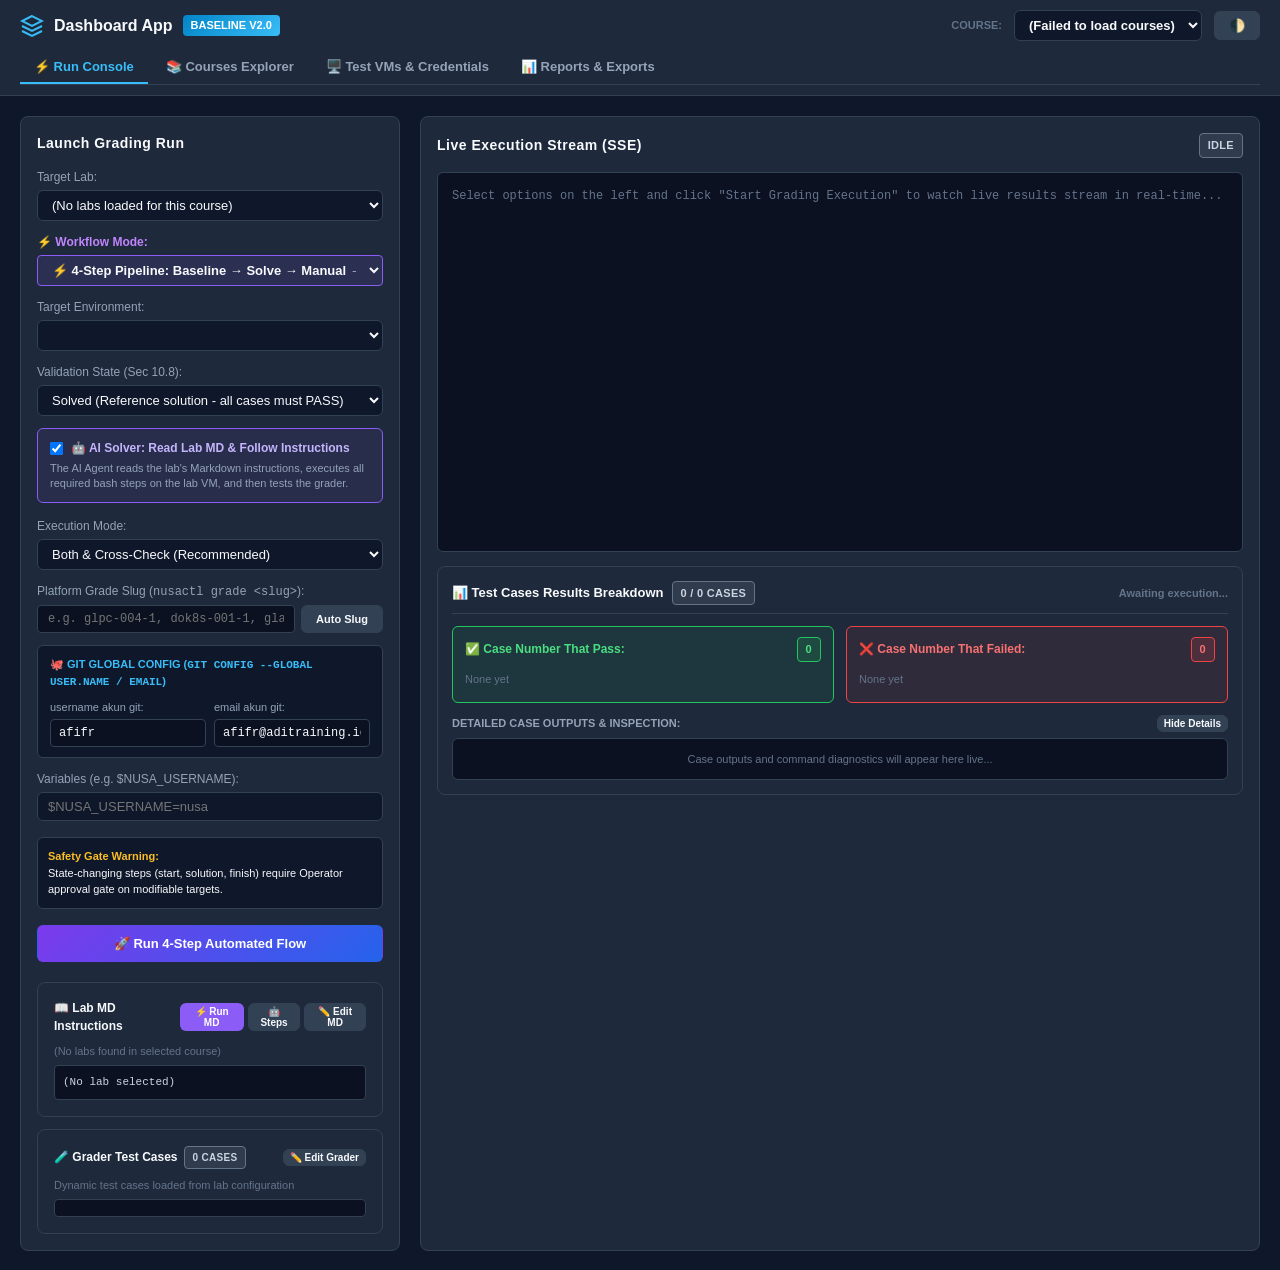
==== frontend/index.html @ 73c1a072 "feat(git): add input text boxes for username akun git and email akun git with automatic substitution" ====
<!DOCTYPE html>
<html lang="en" data-theme="dark">
<head>
  <meta charset="UTF-8">
  <meta name="viewport" content="width=device-width, initial-scale=1.0">
  <meta http-equiv="Cache-Control" content="no-cache, no-store, must-revalidate">
  <meta http-equiv="Pragma" content="no-cache">
  <meta http-equiv="Expires" content="0">
  <title>Dashboard App — Grading Test & Course Audit Working Surface</title>
  <link rel="stylesheet" href="style.css?v=20261027_04">
</head>
<body>
  <!-- Header / Global Shell (Section 7.1) -->
  <header>
    <div class="header-top">
      <div class="brand">
        <svg width="24" height="24" viewBox="0 0 24 24" fill="none" stroke="#38bdf8" stroke-width="2">
          <polygon points="12 2 2 7 12 12 22 7 12 2"></polygon>
          <polyline points="2 17 12 22 22 17"></polyline>
          <polyline points="2 12 12 17 22 12"></polyline>
        </svg>
        <span>Dashboard App</span>
        <span class="brand-badge">Baseline v2.0</span>
      </div>

      <div class="controls-group">
        <!-- Course Selector (Dropdown to select working course) -->
        <label style="font-size: 11px; text-transform: uppercase; color: var(--text-muted); font-weight: 700;">Course:</label>
        <select id="courseSelect" style="min-width: 180px; font-weight: 600;">
          <option value="">Loading courses...</option>
        </select>

        <!-- Theme Toggle -->
        <button id="themeToggleBtn" class="btn btn-secondary" title="Toggle Light/Dark Theme">
          🌓
        </button>

        <!-- Hidden controls to preserve compatibility with existing event listeners -->
        <div style="display: none;">
          <input type="text" id="globalSearch">
          <select id="contentLangSelect"><option value="id" selected>Indonesian (id)</option></select>
          <select id="uiLangSelect"><option value="en" selected>English</option></select>
          <select id="userRoleSelect"><option value="Operator" selected>Operator</option></select>
        </div>
      </div>
    </div>

    <!-- Navigation Tabs: Clean, essential tabs only -->
    <nav class="nav-bar" style="margin-top: 10px;">
      <button class="nav-tab active" data-view="runs">⚡ Run Console</button>
      <button class="nav-tab" data-view="courses">📚 Courses Explorer</button>
      <button class="nav-tab" data-view="vms">🖥️ Test VMs & Credentials</button>
      <button class="nav-tab" data-view="reports">📊 Reports & Exports</button>
    </nav>
  </header>

  <!-- Main Content Area -->
  <main class="container">
    <!-- View Containers -->
    <section id="view-runs" class="view-panel"></section>
    <section id="view-courses" class="view-panel" style="display: none;"></section>
    <section id="view-vms" class="view-panel" style="display: none;"></section>
    <section id="view-reports" class="view-panel" style="display: none;"></section>
    <section id="view-overview" class="view-panel" style="display: none;"></section>
    <section id="view-validation" class="view-panel" style="display: none;"></section>
    <section id="view-crosscheck" class="view-panel" style="display: none;"></section>
    <section id="view-findings" class="view-panel" style="display: none;"></section>
    <section id="view-audit" class="view-panel" style="display: none;"></section>
    <section id="view-manifest" class="view-panel" style="display: none;"></section>
    <section id="view-quizzes" class="view-panel" style="display: none;"></section>
    <section id="view-settings" class="view-panel" style="display: none;"></section>
  </main>

  <!-- Case Drawer Modal (Section 7.5) -->
  <div id="caseDrawer" class="drawer" style="display: none;">
    <div style="display: flex; justify-content: space-between; align-items: center; border-bottom: 1px solid var(--border-color); padding-bottom: 12px; margin-bottom: 16px;">
      <h3 id="drawerCaseTitle" style="font-size: 16px;">Case Details</h3>
      <button class="btn btn-secondary" onclick="closeCaseDrawer()">✕ Close</button>
    </div>
    <div id="drawerContent"></div>
  </div>

  <!-- Run Gate Modal (Section 10.4) -->
  <div id="gateModal" class="modal-overlay" style="display: none;">
    <div class="modal-content">
      <div style="display: flex; justify-content: space-between; align-items: center; border-bottom: 1px solid var(--border-color); padding-bottom: 12px; margin-bottom: 16px;">
        <h3 style="color: #ef4444; font-size: 16px;">⚠️ Operator Approval Required: State-Changing Gate</h3>
        <button class="btn btn-secondary" onclick="closeGateModal()">✕</button>
      </div>
      <p style="margin-bottom: 10px; color: var(--text-secondary);">
        The grading run paused in <code>awaiting_gate</code>. The following commands change lab VM state (kind: <strong id="gateKind"></strong>):
      </p>
      <pre class="code-block" id="gateCommands" style="margin-bottom: 15px; color: #f87171;"></pre>
      <div id="gateNotes" style="font-size: 12px; color: var(--text-muted); margin-bottom: 15px;"></div>
      <div style="display: flex; justify-content: flex-end; gap: 10px;">
        <button class="btn btn-secondary" onclick="decideGate('deny')">Deny (Skip Steps)</button>
        <button class="btn btn-danger" onclick="decideGate('approve')">Approve & Execute (Operator Role)</button>
      </div>
    </div>
  </div>

  <!-- Create New Lab Modal -->
  <div id="newLabModal" class="modal-overlay" style="display: none;">
    <div class="modal-content" style="max-width: 650px;">
      <div style="display: flex; justify-content: space-between; align-items: center; border-bottom: 1px solid var(--border-color); padding-bottom: 12px; margin-bottom: 16px;">
        <h3 style="font-size: 16px; font-weight: 700;">+ Create New Lab</h3>
        <button class="btn btn-secondary" onclick="closeNewLabModal()">✕</button>
      </div>
      <div style="display: grid; grid-template-columns: 1fr 1fr; gap: 12px; margin-bottom: 12px;">
        <div>
          <label style="display: block; font-size: 11px; text-transform: uppercase; color: var(--text-muted); margin-bottom: 4px;">Chapter (e.g. 004):</label>
          <input type="text" id="newLabChapter" placeholder="004" style="width: 100%;">
        </div>
        <div>
          <label style="display: block; font-size: 11px; text-transform: uppercase; color: var(--text-muted); margin-bottom: 4px;">Part (e.g. 1):</label>
          <input type="text" id="newLabPart" placeholder="1" style="width: 100%;">
        </div>
      </div>
      <div style="margin-bottom: 12px;">
        <label style="display: block; font-size: 11px; text-transform: uppercase; color: var(--text-muted); margin-bottom: 4px;">Lab Description / Title:</label>
        <input type="text" id="newLabDescription" placeholder="Lab 4.1 - Deploying Redis Cluster" style="width: 100%;">
      </div>
      <div style="margin-bottom: 12px;">
        <label style="display: block; font-size: 11px; text-transform: uppercase; color: var(--text-muted); margin-bottom: 4px;">Start Commands (one per line, optional):</label>
        <textarea id="newLabStart" rows="2" placeholder="kubectl apply -f /setup/redis-ns.yaml" style="width: 100%; font-family: var(--font-mono); font-size: 12px;"></textarea>
      </div>
      <div style="margin-bottom: 12px;">
        <label style="display: block; font-size: 11px; text-transform: uppercase; color: var(--text-muted); margin-bottom: 4px;">Finish Commands (cleanups, one per line):</label>
        <textarea id="newLabFinish" rows="2" placeholder="kubectl delete namespace redis-cluster --ignore-not-found" style="width: 100%; font-family: var(--font-mono); font-size: 12px;"></textarea>
      </div>
      <div style="border-top: 1px solid var(--border-color); padding-top: 12px; margin-top: 12px;">
        <h4 style="font-size: 12px; text-transform: uppercase; color: var(--text-muted); margin-bottom: 8px;">First Grade Case (Initial Check)</h4>
        <div style="margin-bottom: 8px;">
          <input type="text" id="newCaseName" placeholder="case 1 - Check redis pod is running" style="width: 100%; margin-bottom: 6px;">
          <input type="text" id="newCaseCmd" placeholder="kubectl get pod redis-0 -o jsonpath='{.status.phase}' | grep -qx 'Running' && echo 1 || echo 0" style="width: 100%; font-family: var(--font-mono); font-size: 12px; margin-bottom: 6px;">
          <div style="display: grid; grid-template-columns: 1fr 2fr; gap: 8px;">
            <input type="text" id="newCaseExpect" placeholder="Expect: 1" value="1" style="width: 100%;">
            <input type="text" id="newCaseHint" placeholder="Hint: Make sure redis-0 pod is Running" style="width: 100%;">
          </div>
        </div>
      </div>
      <div style="display: flex; justify-content: flex-end; gap: 10px; margin-top: 16px;">
        <button class="btn btn-secondary" onclick="closeNewLabModal()">Cancel</button>
        <button class="btn btn-primary" onclick="submitNewLab()">Save & Register Lab</button>
      </div>
    </div>
  </div>

  <!-- Import Course & Grading Modal -->
  <div id="importModal" class="modal-overlay" style="display: none;">
    <div class="modal-content" style="max-width: 680px;">
      <div style="display: flex; justify-content: space-between; align-items: center; border-bottom: 1px solid var(--border-color); padding-bottom: 12px; margin-bottom: 16px;">
        <h3 style="font-size: 16px; font-weight: 700;">📂 Import Course (.zip) & Grading (.json) Package</h3>
        <button class="btn btn-secondary" onclick="closeImportModal()">✕</button>
      </div>

      <div style="display: flex; gap: 10px; margin-bottom: 14px;">
        <button class="btn btn-secondary" style="background: rgba(14, 165, 233, 0.15); border-color: #0284c7; color: #38bdf8;" onclick="loadSamplePackage('gitlab')">
          ⚡ 1-Click Load: GitLab Fundamental (.zip + .json)
        </button>
        <button class="btn btn-secondary" onclick="loadSampleImport('dok8s')">
          ⚡ Load dok8s Export (.json)
        </button>
      </div>

      <div style="background-color: var(--bg-primary); border: 1px solid var(--border-color); border-radius: 6px; padding: 14px; margin-bottom: 14px;">
        <div style="display: flex; align-items: center; gap: 8px; margin-bottom: 6px;">
          <span class="badge badge-skip">1. Course Archive (.zip)</span>
          <span style="font-size: 12px; color: var(--text-secondary);">Contains modules, submodules, quizzes, and media</span>
        </div>
        <input type="file" id="importZipFileInput" accept=".zip" onchange="handleZipFileSelect(event)" style="width: 100%; margin-bottom: 6px;">
        <div id="zipSelectedLabel" style="font-size: 11px; color: #4ade80;"></div>
      </div>

      <div style="background-color: var(--bg-primary); border: 1px solid var(--border-color); border-radius: 6px; padding: 14px; margin-bottom: 14px;">
        <div style="display: flex; align-items: center; gap: 8px; margin-bottom: 6px;">
          <span class="badge badge-skip">2. Grading Export (.json)</span>
          <span style="font-size: 12px; color: var(--text-secondary);">Contains labs, test cases, check commands, and scripts</span>
        </div>
        <input type="file" id="importGradeFileInput" accept=".json" onchange="handleGradeFileSelect(event)" style="width: 100%; margin-bottom: 6px;">
        <textarea id="importGradeJsonText" rows="4" placeholder="Or paste grade_export.json text here..." style="width: 100%; font-family: var(--font-mono); font-size: 11px;"></textarea>
      </div>

      <div style="display: flex; justify-content: flex-end; gap: 10px; margin-top: 16px;">
        <button class="btn btn-secondary" onclick="closeImportModal()">Cancel</button>
        <button class="btn btn-primary" onclick="submitPackageImport()">Import Full Package</button>
      </div>
    </div>
  </div>

  <!-- Application Logic -->
  <script src="app.js?v=20261027_07"></script>
</body>
</html>
---- frontend/style.css ----
/* Dashboard App Baseline CSS Design System
   Modern, information-dense, dark/light theme, high contrast WCAG AA compliant. */

:root {
  --font-sans: -apple-system, BlinkMacSystemFont, "Segoe UI", Roboto, Helvetica, Arial, sans-serif;
  --font-mono: ui-monospace, SFMono-Regular, Menlo, Monaco, Consolas, "Liberation Mono", "Courier New", monospace;

  /* Dark Theme Defaults */
  --bg-primary: #0f172a;
  --bg-secondary: #1e293b;
  --bg-tertiary: #334155;
  --bg-code: #0b1120;
  --text-primary: #f8fafc;
  --text-secondary: #94a3b8;
  --text-muted: #64748b;
  --border-color: #334155;
  --accent-blue: #38bdf8;
  --accent-hover: #0284c7;

  /* Status Colors */
  --pass-bg: rgba(34, 197, 94, 0.15);
  --pass-text: #4ade80;
  --pass-border: #22c55e;
  --fail-bg: rgba(239, 68, 68, 0.15);
  --fail-text: #f87171;
  --fail-border: #ef4444;
  --error-bg: rgba(245, 158, 11, 0.15);
  --error-text: #fbbf24;
  --error-border: #f59e0b;
  --skip-bg: rgba(148, 163, 184, 0.15);
  --skip-text: #cbd5e1;
  --skip-border: #64748b;

  --badge-ai-bg: #8b5cf6;
  --badge-ai-text: #ffffff;
}

[data-theme="light"] {
  --bg-primary: #f8fafc;
  --bg-secondary: #ffffff;
  --bg-tertiary: #f1f5f9;
  --bg-code: #e2e8f0;
  --text-primary: #0f172a;
  --text-secondary: #475569;
  --text-muted: #94a3b8;
  --border-color: #cbd5e1;
  --accent-blue: #0284c7;
  --accent-hover: #0369a1;

  --pass-bg: #dcfce7;
  --pass-text: #166534;
  --pass-border: #22c55e;
  --fail-bg: #fee2e2;
  --fail-text: #991b1b;
  --fail-border: #ef4444;
  --error-bg: #fef3c7;
  --error-text: #92400e;
  --error-border: #f59e0b;
  --skip-bg: #f1f5f9;
  --skip-text: #475569;
  --skip-border: #94a3b8;
}

* {
  box-sizing: border-box;
  margin: 0;
  padding: 0;
}

body {
  font-family: var(--font-sans);
  background-color: var(--bg-primary);
  color: var(--text-primary);
  line-height: 1.5;
  font-size: 14px;
  overflow-x: hidden;
}

/* Header & Navigation */
header {
  background-color: var(--bg-secondary);
  border-bottom: 1px solid var(--border-color);
  padding: 10px 20px;
  position: sticky;
  top: 0;
  z-index: 50;
}

.header-top {
  display: flex;
  justify-content: space-between;
  align-items: center;
  gap: 15px;
}

.brand {
  display: flex;
  align-items: center;
  gap: 10px;
  font-size: 16px;
  font-weight: 700;
  color: var(--text-primary);
}

.brand-badge {
  background: linear-gradient(135deg, #0284c7, #38bdf8);
  color: #fff;
  padding: 2px 8px;
  border-radius: 4px;
  font-size: 11px;
  text-transform: uppercase;
}

.controls-group {
  display: flex;
  align-items: center;
  gap: 12px;
}

select, input, textarea {
  background-color: var(--bg-primary);
  color: var(--text-primary);
  border: 1px solid var(--border-color);
  border-radius: 6px;
  padding: 6px 10px;
  font-size: 13px;
  outline: none;
  font-family: inherit;
}

select:focus, input:focus, textarea:focus {
  border-color: var(--accent-blue);
}

/* Environment Warning Banner */
.env-banner {
  background-color: #ef4444;
  color: #ffffff;
  padding: 6px 15px;
  font-size: 12px;
  font-weight: 600;
  display: flex;
  align-items: center;
  justify-content: space-between;
}

.env-banner.safe {
  background-color: var(--bg-tertiary);
  color: var(--text-secondary);
}

/* Nav Tabs */
nav.nav-bar {
  display: flex;
  gap: 4px;
  margin-top: 10px;
  overflow-x: auto;
  border-bottom: 1px solid var(--border-color);
}

.nav-tab {
  padding: 8px 14px;
  background: none;
  border: none;
  border-bottom: 2px solid transparent;
  color: var(--text-secondary);
  font-size: 13px;
  font-weight: 600;
  cursor: pointer;
  white-space: nowrap;
  transition: all 0.15s ease;
}

.nav-tab:hover {
  color: var(--text-primary);
  background-color: var(--bg-tertiary);
  border-radius: 4px 4px 0 0;
}

.nav-tab.active {
  color: var(--accent-blue);
  border-bottom-color: var(--accent-blue);
}

/* App Main Container */
main.container {
  max-width: 1600px;
  margin: 0 auto;
  padding: 20px;
}

/* Cards & Grid */
.grid-cards {
  display: grid;
  grid-template-columns: repeat(auto-fit, minmax(240px, 1fr));
  gap: 15px;
  margin-bottom: 20px;
}

.card {
  background-color: var(--bg-secondary);
  border: 1px solid var(--border-color);
  border-radius: 8px;
  padding: 16px;
}

.card h3 {
  font-size: 12px;
  text-transform: uppercase;
  color: var(--text-muted);
  letter-spacing: 0.5px;
  margin-bottom: 8px;
}

.card .metric-val {
  font-size: 26px;
  font-weight: 700;
  color: var(--text-primary);
}

.card .metric-sub {
  font-size: 12px;
  color: var(--text-secondary);
  margin-top: 4px;
}

/* Tables */
table.data-table {
  width: 100%;
  border-collapse: collapse;
  margin-top: 10px;
  background-color: var(--bg-secondary);
  border: 1px solid var(--border-color);
  border-radius: 6px;
  overflow: hidden;
}

table.data-table th, table.data-table td {
  padding: 10px 14px;
  text-align: left;
  border-bottom: 1px solid var(--border-color);
  font-size: 13px;
}

table.data-table th {
  background-color: var(--bg-tertiary);
  color: var(--text-secondary);
  font-weight: 600;
  text-transform: uppercase;
  font-size: 11px;
  letter-spacing: 0.5px;
}

table.data-table tr:hover {
  background-color: rgba(255, 255, 255, 0.02);
}

/* Badges */
.badge {
  display: inline-flex;
  align-items: center;
  gap: 4px;
  padding: 3px 8px;
  border-radius: 4px;
  font-size: 11px;
  font-weight: 600;
  text-transform: uppercase;
  letter-spacing: 0.3px;
}

.badge-pass {
  background-color: var(--pass-bg);
  color: var(--pass-text);
  border: 1px solid var(--pass-border);
}

.badge-fail {
  background-color: var(--fail-bg);
  color: var(--fail-text);
  border: 1px solid var(--fail-border);
}

.badge-error {
  background-color: var(--error-bg);
  color: var(--error-text);
  border: 1px solid var(--error-border);
}

.badge-skip {
  background-color: var(--skip-bg);
  color: var(--skip-text);
  border: 1px solid var(--skip-border);
}

.badge-ai {
  background-color: var(--badge-ai-bg);
  color: var(--badge-ai-text);
}

.badge-unconfirmed {
  border: 1px dashed var(--text-muted);
  color: var(--text-secondary);
  background: transparent;
}

/* Code & Terminal */
pre.code-block {
  font-family: var(--font-mono);
  background-color: var(--bg-code);
  border: 1px solid var(--border-color);
  border-radius: 6px;
  padding: 12px;
  font-size: 12px;
  overflow-x: auto;
  position: relative;
  line-height: 1.4;
  color: #38bdf8;
}

.copy-btn {
  position: absolute;
  top: 8px;
  right: 8px;
  background-color: var(--bg-tertiary);
  color: var(--text-primary);
  border: 1px solid var(--border-color);
  border-radius: 4px;
  padding: 4px 8px;
  font-size: 11px;
  cursor: pointer;
}

.copy-btn:hover {
  background-color: var(--accent-blue);
  color: #fff;
}

/* Buttons */
.btn {
  display: inline-flex;
  align-items: center;
  gap: 6px;
  padding: 6px 14px;
  border-radius: 6px;
  font-size: 13px;
  font-weight: 600;
  cursor: pointer;
  border: 1px solid transparent;
  transition: all 0.15s ease;
}

.btn-primary {
  background-color: var(--accent-blue);
  color: #ffffff;
}

.btn-primary:hover {
  background-color: var(--accent-hover);
}

.btn-secondary {
  background-color: var(--bg-tertiary);
  color: var(--text-primary);
  border-color: var(--border-color);
}

.btn-secondary:hover {
  background-color: var(--border-color);
}

.btn-danger {
  background-color: #ef4444;
  color: #ffffff;
}

/* Modal & Drawer */
.modal-overlay {
  position: fixed;
  top: 0;
  left: 0;
  right: 0;
  bottom: 0;
  background-color: rgba(0, 0, 0, 0.65);
  display: flex;
  align-items: center;
  justify-content: center;
  z-index: 100;
}

.modal-content {
  background-color: var(--bg-secondary);
  border: 1px solid var(--border-color);
  border-radius: 8px;
  width: 90%;
  max-width: 800px;
  max-height: 90vh;
  overflow-y: auto;
  padding: 24px;
}

.drawer {
  position: fixed;
  top: 0;
  right: 0;
  width: 600px;
  max-width: 100vw;
  height: 100vh;
  background-color: var(--bg-secondary);
  border-left: 1px solid var(--border-color);
  z-index: 100;
  box-shadow: -4px 0 20px rgba(0, 0, 0, 0.5);
  display: flex;
  flex-direction: column;
  overflow-y: auto;
  padding: 24px;
}

/* Kanban Board */
.kanban-board {
  display: grid;
  grid-template-columns: repeat(auto-fit, minmax(280px, 1fr));
  gap: 15px;
  margin-top: 15px;
}

.kanban-col {
  background-color: var(--bg-secondary);
  border: 1px solid var(--border-color);
  border-radius: 8px;
  padding: 14px;
  min-height: 400px;
}

.kanban-col h4 {
  font-size: 13px;
  color: var(--text-secondary);
  text-transform: uppercase;
  margin-bottom: 12px;
  padding-bottom: 6px;
  border-bottom: 1px solid var(--border-color);
}

.kanban-card {
  background-color: var(--bg-primary);
  border: 1px solid var(--border-color);
  border-radius: 6px;
  padding: 12px;
  margin-bottom: 10px;
}

/* Validation Matrix Grid */
.matrix-cell-ok {
  background-color: var(--pass-bg);
  color: var(--pass-text);
  font-weight: 700;
}

.matrix-cell-violation {
  background-color: var(--fail-bg);
  color: var(--fail-text);
  font-weight: 700;
}

.matrix-cell-notrun {
  background-color: var(--skip-bg);
  color: var(--text-muted);
}
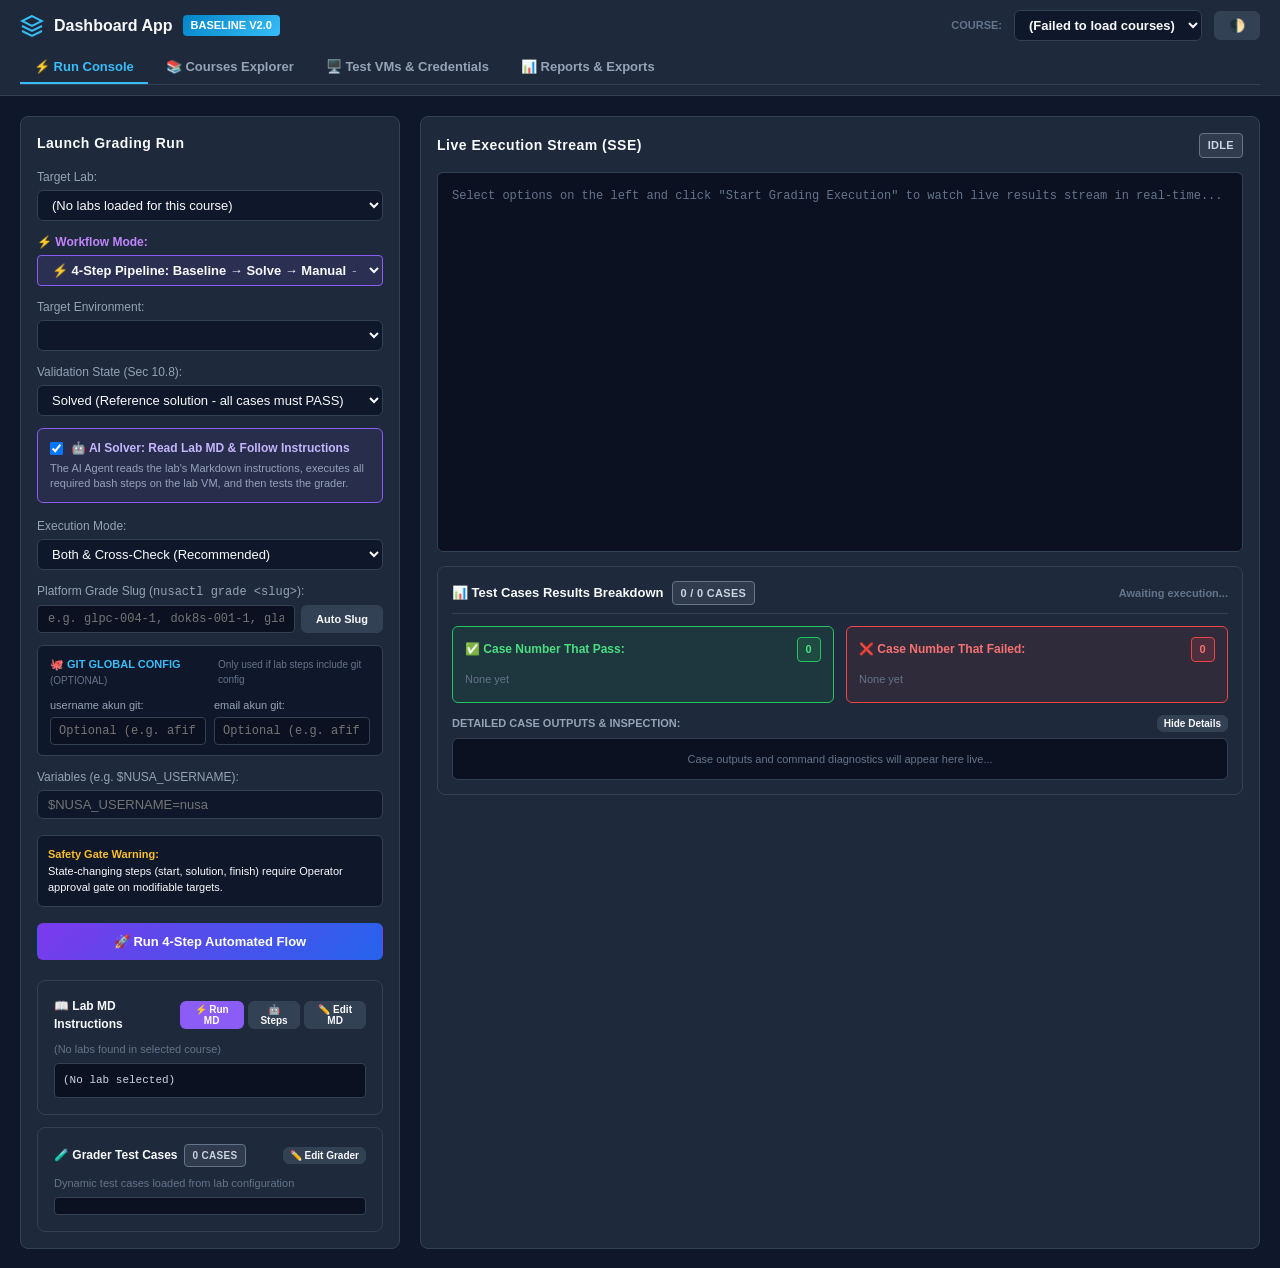
==== commit be46a2ca: "feat(git): make git config global variables optional and only called if steps contain git config" ====
--- a/frontend/index.html
+++ b/frontend/index.html
@@ -189,6 +189,6 @@
   </div>
 
   <!-- Application Logic -->
-  <script src="app.js?v=20261027_07"></script>
+  <script src="app.js?v=20261027_08"></script>
 </body>
 </html>
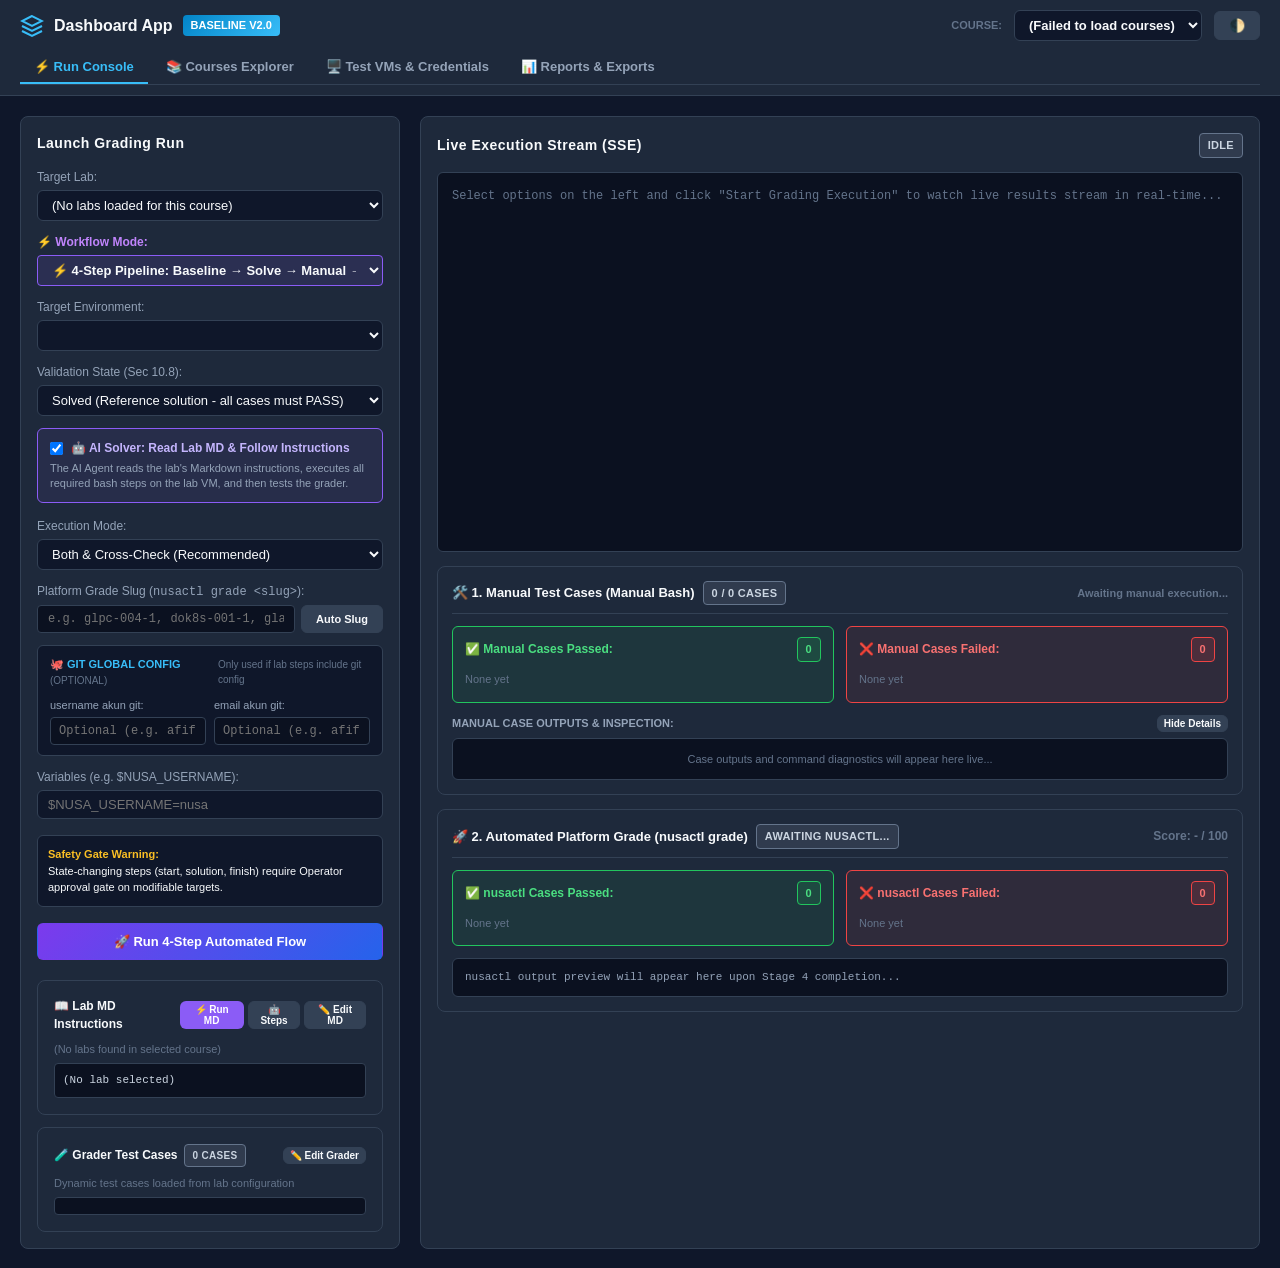
==== commit 2ad5435e: "feat(ui): divide test case results into manual bash and automated nusactl sections" ====
--- a/frontend/index.html
+++ b/frontend/index.html
@@ -189,6 +189,6 @@
   </div>
 
   <!-- Application Logic -->
-  <script src="app.js?v=20261027_08"></script>
+  <script src="app.js?v=20261027_09"></script>
 </body>
 </html>
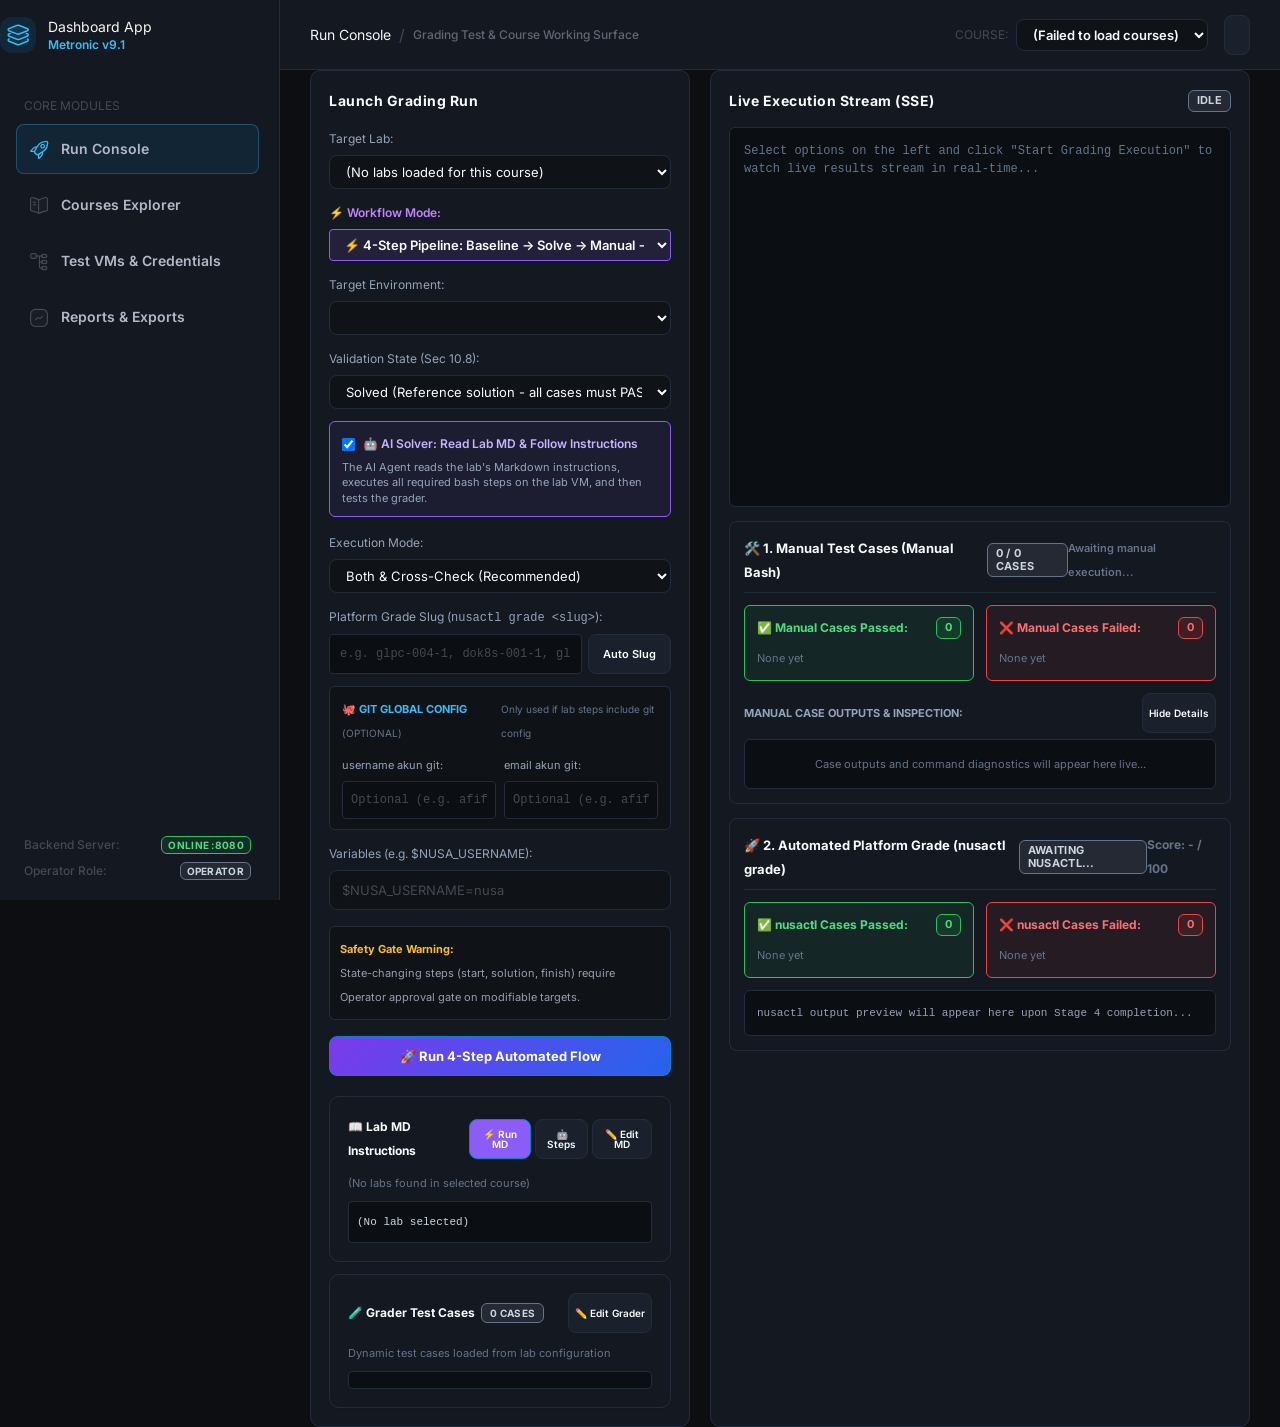
==== commit f6e82130: "feat(ui): redesign dashboard UI using Metronic v9.1 Tailwind template" ====
--- a/frontend/index.html
+++ b/frontend/index.html
@@ -1,80 +1,191 @@
 <!DOCTYPE html>
-<html lang="en" data-theme="dark">
+<html class="h-full dark" data-theme="dark" data-theme-mode="dark" dir="ltr" lang="en">
 <head>
-  <meta charset="UTF-8">
-  <meta name="viewport" content="width=device-width, initial-scale=1.0">
-  <meta http-equiv="Cache-Control" content="no-cache, no-store, must-revalidate">
-  <meta http-equiv="Pragma" content="no-cache">
-  <meta http-equiv="Expires" content="0">
+  <meta charset="utf-8"/>
+  <meta name="viewport" content="width=device-width, initial-scale=1, shrink-to-fit=no"/>
+  <meta http-equiv="Cache-Control" content="no-cache, no-store, must-revalidate"/>
+  <meta http-equiv="Pragma" content="no-cache"/>
+  <meta http-equiv="Expires" content="0"/>
   <title>Dashboard App — Grading Test & Course Audit Working Surface</title>
-  <link rel="stylesheet" href="style.css?v=20261027_04">
+  
+  <!-- Metronic 9 & Inter Typography Fonts -->
+  <link rel="stylesheet" href="https://fonts.googleapis.com/css2?family=Inter:wght@400;500;600;700&display=swap"/>
+  
+  <!-- Metronic 9 Icons & Stylesheets -->
+  <link rel="stylesheet" href="assets/vendors/keenicons/styles.bundle.css"/>
+  <link rel="stylesheet" href="assets/css/styles.css"/>
+  <link rel="stylesheet" href="style.css?v=20261027_10"/>
 </head>
-<body>
-  <!-- Header / Global Shell (Section 7.1) -->
-  <header>
-    <div class="header-top">
-      <div class="brand">
-        <svg width="24" height="24" viewBox="0 0 24 24" fill="none" stroke="#38bdf8" stroke-width="2">
-          <polygon points="12 2 2 7 12 12 22 7 12 2"></polygon>
-          <polyline points="2 17 12 22 22 17"></polyline>
-          <polyline points="2 12 12 17 22 12"></polyline>
-        </svg>
-        <span>Dashboard App</span>
-        <span class="brand-badge">Baseline v2.0</span>
-      </div>
-
-      <div class="controls-group">
-        <!-- Course Selector (Dropdown to select working course) -->
-        <label style="font-size: 11px; text-transform: uppercase; color: var(--text-muted); font-weight: 700;">Course:</label>
-        <select id="courseSelect" style="min-width: 180px; font-weight: 600;">
-          <option value="">Loading courses...</option>
-        </select>
-
-        <!-- Theme Toggle -->
-        <button id="themeToggleBtn" class="btn btn-secondary" title="Toggle Light/Dark Theme">
-          🌓
-        </button>
-
-        <!-- Hidden controls to preserve compatibility with existing event listeners -->
-        <div style="display: none;">
-          <input type="text" id="globalSearch">
-          <select id="contentLangSelect"><option value="id" selected>Indonesian (id)</option></select>
-          <select id="uiLangSelect"><option value="en" selected>English</option></select>
-          <select id="userRoleSelect"><option value="Operator" selected>Operator</option></select>
-        </div>
-      </div>
-    </div>
-
-    <!-- Navigation Tabs: Clean, essential tabs only -->
-    <nav class="nav-bar" style="margin-top: 10px;">
-      <button class="nav-tab active" data-view="runs">⚡ Run Console</button>
-      <button class="nav-tab" data-view="courses">📚 Courses Explorer</button>
-      <button class="nav-tab" data-view="vms">🖥️ Test VMs & Credentials</button>
-      <button class="nav-tab" data-view="reports">📊 Reports & Exports</button>
-    </nav>
-  </header>
-
-  <!-- Main Content Area -->
-  <main class="container">
-    <!-- View Containers -->
-    <section id="view-runs" class="view-panel"></section>
-    <section id="view-courses" class="view-panel" style="display: none;"></section>
-    <section id="view-vms" class="view-panel" style="display: none;"></section>
-    <section id="view-reports" class="view-panel" style="display: none;"></section>
-    <section id="view-overview" class="view-panel" style="display: none;"></section>
-    <section id="view-validation" class="view-panel" style="display: none;"></section>
-    <section id="view-crosscheck" class="view-panel" style="display: none;"></section>
-    <section id="view-findings" class="view-panel" style="display: none;"></section>
-    <section id="view-audit" class="view-panel" style="display: none;"></section>
-    <section id="view-manifest" class="view-panel" style="display: none;"></section>
-    <section id="view-quizzes" class="view-panel" style="display: none;"></section>
-    <section id="view-settings" class="view-panel" style="display: none;"></section>
-  </main>
+<body class="antialiased flex h-full text-base text-gray-700 [--tw-page-bg:#0f1217] [--tw-page-bg-dark:var(--tw-coal-500)] demo1 sidebar-fixed header-fixed bg-[--tw-page-bg] dark:bg-[--tw-page-bg-dark]">
+
+  <!-- Page Layout -->
+  <div class="flex grow w-full">
+    
+    <!-- Metronic Sidebar (Section 7.1) -->
+    <div class="sidebar dark:bg-coal-600 bg-light border-e border-e-gray-200 dark:border-e-coal-100 fixed top-0 bottom-0 z-20 hidden lg:flex flex-col items-stretch shrink-0" id="sidebar">
+      
+      <!-- Sidebar Header (Branding & Collapse Toggle) -->
+      <div class="sidebar-header hidden lg:flex items-center relative justify-between px-6 shrink-0 h-[70px] border-b border-gray-200 dark:border-coal-100" id="sidebar_header">
+        <div class="flex items-center gap-3">
+          <div class="size-9 rounded-xl bg-primary/10 flex items-center justify-center text-primary" style="background: rgba(2, 132, 199, 0.15); color: #38bdf8;">
+            <i class="ki-filled ki-abstract-26 text-2xl"></i>
+          </div>
+          <div class="flex flex-col">
+            <span class="text-sm font-bold text-gray-900 dark:text-gray-100">Dashboard App</span>
+            <span class="text-xs font-semibold text-primary" style="color: #38bdf8;">Metronic v9.1</span>
+          </div>
+        </div>
+      </div>
+
+      <!-- Sidebar Content (Scrollable Navigation) -->
+      <div class="sidebar-content flex grow shrink-0 py-5 pe-2" id="sidebar_content">
+        <div class="scrollable-y-hover grow shrink-0 flex ps-4 pe-3 flex-col justify-between" id="sidebar_scrollable">
+          
+          <!-- Navigation Menu (4 Core Tabs per Grandma's Rule) -->
+          <div class="menu flex flex-col grow gap-1.5" data-menu="true" id="sidebar_menu">
+            
+            <div class="menu-item pt-2 pb-1">
+              <span class="menu-heading uppercase text-xs font-bold text-gray-400 ps-2">
+                Core Modules
+              </span>
+            </div>
+
+            <!-- 1. Run Console -->
+            <div class="menu-item">
+              <button class="nav-tab active menu-link flex items-center grow border border-transparent rounded-lg gap-3 px-3 py-2.5 w-full text-start transition-colors" data-view="runs">
+                <span class="menu-icon text-gray-400 w-5">
+                  <i class="ki-filled ki-rocket text-xl"></i>
+                </span>
+                <span class="menu-title text-sm font-semibold text-gray-800 dark:text-gray-200">
+                  Run Console
+                </span>
+              </button>
+            </div>
+
+            <!-- 2. Courses Explorer -->
+            <div class="menu-item">
+              <button class="nav-tab menu-link flex items-center grow border border-transparent rounded-lg gap-3 px-3 py-2.5 w-full text-start transition-colors" data-view="courses">
+                <span class="menu-icon text-gray-400 w-5">
+                  <i class="ki-filled ki-book-open text-xl"></i>
+                </span>
+                <span class="menu-title text-sm font-semibold text-gray-800 dark:text-gray-200">
+                  Courses Explorer
+                </span>
+              </button>
+            </div>
+
+            <!-- 3. Test VMs & Credentials -->
+            <div class="menu-item">
+              <button class="nav-tab menu-link flex items-center grow border border-transparent rounded-lg gap-3 px-3 py-2.5 w-full text-start transition-colors" data-view="vms">
+                <span class="menu-icon text-gray-400 w-5">
+                  <i class="ki-filled ki-data text-xl"></i>
+                </span>
+                <span class="menu-title text-sm font-semibold text-gray-800 dark:text-gray-200">
+                  Test VMs & Credentials
+                </span>
+              </button>
+            </div>
+
+            <!-- 4. Reports & Exports -->
+            <div class="menu-item">
+              <button class="nav-tab menu-link flex items-center grow border border-transparent rounded-lg gap-3 px-3 py-2.5 w-full text-start transition-colors" data-view="reports">
+                <span class="menu-icon text-gray-400 w-5">
+                  <i class="ki-filled ki-chart-line text-xl"></i>
+                </span>
+                <span class="menu-title text-sm font-semibold text-gray-800 dark:text-gray-200">
+                  Reports & Exports
+                </span>
+              </button>
+            </div>
+
+          </div>
+
+          <!-- Sidebar Footer Status -->
+          <div class="pt-4 border-t border-gray-200 dark:border-coal-100 flex flex-col gap-2 px-2">
+            <div class="flex items-center justify-between text-xs text-gray-500 dark:text-gray-400">
+              <span class="font-medium">Backend Server:</span>
+              <span class="badge badge-pass" style="font-size: 10px; padding: 2px 6px;">Online :8080</span>
+            </div>
+            <div class="flex items-center justify-between text-xs text-gray-500 dark:text-gray-400">
+              <span class="font-medium">Operator Role:</span>
+              <span class="badge badge-skip" style="font-size: 10px; padding: 2px 6px;">Operator</span>
+            </div>
+          </div>
+
+        </div>
+      </div>
+    </div>
+
+    <!-- Wrapper -->
+    <div class="wrapper flex grow flex-col min-w-0">
+      
+      <!-- Metronic Top Header (Section 7.1) -->
+      <header class="header fixed top-0 z-10 start-0 end-0 flex items-stretch shrink-0 bg-light dark:bg-coal-600 border-b border-gray-200 dark:border-coal-100 h-[70px]" id="header">
+        <div class="container-fixed flex justify-between items-center w-full px-6 gap-4">
+          
+          <!-- Breadcrumb & Title -->
+          <div class="flex items-center gap-3">
+            <div class="flex items-center gap-2">
+              <span id="activeViewBreadcrumb" class="text-sm font-bold text-gray-900 dark:text-gray-100">Run Console</span>
+              <span class="text-gray-400">/</span>
+              <span class="text-xs text-gray-500 font-medium">Grading Test & Course Working Surface</span>
+            </div>
+          </div>
+
+          <!-- Header Right Controls -->
+          <div class="flex items-center gap-4">
+            
+            <!-- Working Course Selector -->
+            <div class="flex items-center gap-2">
+              <label for="courseSelect" class="text-xs uppercase font-bold text-gray-400">Course:</label>
+              <select id="courseSelect" style="min-width: 190px; font-weight: 600; padding: 6px 12px;">
+                <option value="">Loading courses...</option>
+              </select>
+            </div>
+
+            <!-- Theme Toggle Button -->
+            <button id="themeToggleBtn" class="btn btn-secondary" style="padding: 7px 12px; font-size: 13px;" title="Toggle Light/Dark Theme">
+              <span class="dark:hidden">🌙 Dark</span>
+              <span class="hidden dark:inline">☀️ Light</span>
+            </button>
+
+            <!-- Hidden controls to preserve compatibility with existing event listeners -->
+            <div style="display: none;">
+              <input type="text" id="globalSearch">
+              <select id="contentLangSelect"><option value="id" selected>Indonesian (id)</option></select>
+              <select id="uiLangSelect"><option value="en" selected>English</option></select>
+              <select id="userRoleSelect"><option value="Operator" selected>Operator</option></select>
+            </div>
+          </div>
+        </div>
+      </header>
+
+      <!-- Main Content Canvas -->
+      <main class="grow content p-6" id="content">
+        <div class="container-fixed">
+          <!-- View Containers -->
+          <section id="view-runs" class="view-panel"></section>
+          <section id="view-courses" class="view-panel" style="display: none;"></section>
+          <section id="view-vms" class="view-panel" style="display: none;"></section>
+          <section id="view-reports" class="view-panel" style="display: none;"></section>
+          <section id="view-overview" class="view-panel" style="display: none;"></section>
+          <section id="view-validation" class="view-panel" style="display: none;"></section>
+          <section id="view-crosscheck" class="view-panel" style="display: none;"></section>
+          <section id="view-findings" class="view-panel" style="display: none;"></section>
+          <section id="view-audit" class="view-panel" style="display: none;"></section>
+          <section id="view-manifest" class="view-panel" style="display: none;"></section>
+          <section id="view-quizzes" class="view-panel" style="display: none;"></section>
+          <section id="view-settings" class="view-panel" style="display: none;"></section>
+        </div>
+      </main>
+
+    </div>
+  </div>
 
   <!-- Case Drawer Modal (Section 7.5) -->
   <div id="caseDrawer" class="drawer" style="display: none;">
     <div style="display: flex; justify-content: space-between; align-items: center; border-bottom: 1px solid var(--border-color); padding-bottom: 12px; margin-bottom: 16px;">
-      <h3 id="drawerCaseTitle" style="font-size: 16px;">Case Details</h3>
+      <h3 id="drawerCaseTitle" style="font-size: 16px; font-weight: 700;">Case Details</h3>
       <button class="btn btn-secondary" onclick="closeCaseDrawer()">✕ Close</button>
     </div>
     <div id="drawerContent"></div>
@@ -84,7 +195,7 @@
   <div id="gateModal" class="modal-overlay" style="display: none;">
     <div class="modal-content">
       <div style="display: flex; justify-content: space-between; align-items: center; border-bottom: 1px solid var(--border-color); padding-bottom: 12px; margin-bottom: 16px;">
-        <h3 style="color: #ef4444; font-size: 16px;">⚠️ Operator Approval Required: State-Changing Gate</h3>
+        <h3 style="color: #ef4444; font-size: 16px; font-weight: 700;">⚠️ Operator Approval Required: State-Changing Gate</h3>
         <button class="btn btn-secondary" onclick="closeGateModal()">✕</button>
       </div>
       <p style="margin-bottom: 10px; color: var(--text-secondary);">
@@ -188,7 +299,8 @@
     </div>
   </div>
 
-  <!-- Application Logic -->
-  <script src="app.js?v=20261027_09"></script>
+  <!-- Metronic 9 Scripts & Application Logic -->
+  <script src="assets/js/core.bundle.js"></script>
+  <script src="app.js?v=20261027_10"></script>
 </body>
 </html>
--- a/frontend/assets/vendors/keenicons/styles.bundle.css
+++ b/frontend/assets/vendors/keenicons/styles.bundle.css
@@ -0,0 +1,14186 @@
+@font-face {
+  font-family: 'keenicons-duotone';
+  src:
+    url('fonts/keenicons-duotone.ttf?gcn9yo') format('truetype'),
+    url('fonts/keenicons-duotone.woff?gcn9yo') format('woff'),
+    url('fonts/keenicons-duotone.svg?gcn9yo#keenicons-duotone') format('svg');
+  font-weight: normal;
+  font-style: normal;
+  font-display: block;
+}
+
+.ki-duotone {
+  line-height: 1;
+  position: relative;
+  display: inline-flex;
+}
+
+.ki-duotone:after, 
+.ki-duotone:before {
+  /* use !important to prevent issues with browser extensions that change fonts */
+  font-family: 'keenicons-duotone' !important;
+  speak: never;
+  font-style: normal;
+  font-weight: normal;
+  font-variant: normal;
+  text-transform: none;
+  /* Better Font Rendering =========== */
+  -webkit-font-smoothing: antialiased;
+  -moz-osx-font-smoothing: grayscale;
+  display: inline-flex;
+}
+
+.ki-abstract-1.ki-duotone:after {
+  content: "\e900";
+  
+  opacity: 0.3;
+}
+.ki-abstract-1.ki-duotone:before {
+  content: "\e901";
+  position: absolute;
+  
+}
+.ki-abstract-2.ki-duotone:after {
+  content: "\e902";
+  
+  opacity: 0.3;
+}
+.ki-abstract-2.ki-duotone:before {
+  content: "\e903";
+  position: absolute;
+  
+}
+.ki-abstract-3.ki-duotone:after {
+  content: "\e904";
+  
+  opacity: 0.3;
+}
+.ki-abstract-3.ki-duotone:before {
+  content: "\e905";
+  position: absolute;
+  
+}
+.ki-abstract-4.ki-duotone:after {
+  content: "\e906";
+  
+  opacity: 0.3;
+}
+.ki-abstract-4.ki-duotone:before {
+  content: "\e907";
+  position: absolute;
+  
+}
+.ki-abstract-5.ki-duotone:after {
+  content: "\e908";
+  
+  opacity: 0.3;
+}
+.ki-abstract-5.ki-duotone:before {
+  content: "\e909";
+  position: absolute;
+  
+}
+.ki-abstract-6.ki-duotone:before {
+  content: "\e90a";
+}
+.ki-abstract-7.ki-duotone:after {
+  content: "\e90b";
+  
+  opacity: 0.3;
+}
+.ki-abstract-7.ki-duotone:before {
+  content: "\e90c";
+  position: absolute;
+  
+}
+.ki-abstract-8.ki-duotone:after {
+  content: "\e90d";
+  
+  opacity: 0.3;
+}
+.ki-abstract-8.ki-duotone:before {
+  content: "\e90e";
+  position: absolute;
+  
+}
+.ki-abstract-9.ki-duotone:after {
+  content: "\e90f";
+  
+  opacity: 0.3;
+}
+.ki-abstract-9.ki-duotone:before {
+  content: "\e910";
+  position: absolute;
+  
+}
+.ki-abstract-10.ki-duotone:after {
+  content: "\e911";
+  
+  opacity: 0.3;
+}
+.ki-abstract-10.ki-duotone:before {
+  content: "\e912";
+  position: absolute;
+  
+}
+.ki-abstract-11.ki-duotone:after {
+  content: "\e913";
+  
+  opacity: 0.3;
+}
+.ki-abstract-11.ki-duotone:before {
+  content: "\e914";
+  position: absolute;
+  
+}
+.ki-abstract-12.ki-duotone:after {
+  content: "\e915";
+  
+  opacity: 0.3;
+}
+.ki-abstract-12.ki-duotone:before {
+  content: "\e916";
+  position: absolute;
+  
+}
+.ki-abstract-13.ki-duotone:after {
+  content: "\e917";
+  
+  opacity: 0.3;
+}
+.ki-abstract-13.ki-duotone:before {
+  content: "\e918";
+  position: absolute;
+  
+}
+.ki-abstract-14.ki-duotone:after {
+  content: "\e919";
+  
+}
+.ki-abstract-14.ki-duotone:before {
+  content: "\e91a";
+  position: absolute;
+  
+  opacity: 0.3;
+}
+.ki-abstract-15.ki-duotone:after {
+  content: "\e91b";
+  
+  opacity: 0.3;
+}
+.ki-abstract-15.ki-duotone:before {
+  content: "\e91c";
+  position: absolute;
+  
+}
+.ki-abstract-16.ki-duotone:after {
+  content: "\e91d";
+  
+  opacity: 0.3;
+}
+.ki-abstract-16.ki-duotone:before {
+  content: "\e91e";
+  position: absolute;
+  
+}
+.ki-abstract-17.ki-duotone:after {
+  content: "\e91f";
+  
+}
+.ki-abstract-17.ki-duotone:before {
+  content: "\e920";
+  position: absolute;
+  
+  opacity: 0.3;
+}
+.ki-abstract-18.ki-duotone:after {
+  content: "\e921";
+  
+}
+.ki-abstract-18.ki-duotone:before {
+  content: "\e922";
+  position: absolute;
+  
+  opacity: 0.3;
+}
+.ki-abstract-19.ki-duotone:after {
+  content: "\e923";
+  
+}
+.ki-abstract-19.ki-duotone:before {
+  content: "\e924";
+  position: absolute;
+  
+  opacity: 0.3;
+}
+.ki-abstract-20.ki-duotone:after {
+  content: "\e925";
+  
+}
+.ki-abstract-20.ki-duotone:before {
+  content: "\e926";
+  position: absolute;
+  
+  opacity: 0.3;
+}
+.ki-abstract-21.ki-duotone:after {
+  content: "\e927";
+  
+  opacity: 0.3;
+}
+.ki-abstract-21.ki-duotone:before {
+  content: "\e928";
+  position: absolute;
+  
+}
+.ki-abstract-22.ki-duotone:after {
+  content: "\e929";
+  
+  opacity: 0.3;
+}
+.ki-abstract-22.ki-duotone:before {
+  content: "\e92a";
+  position: absolute;
+  
+}
+.ki-abstract-23.ki-duotone:after {
+  content: "\e92b";
+  
+  opacity: 0.3;
+}
+.ki-abstract-23.ki-duotone:before {
+  content: "\e92c";
+  position: absolute;
+  
+}
+.ki-abstract-24.ki-duotone:after {
+  content: "\e92d";
+  
+}
+.ki-abstract-24.ki-duotone:before {
+  content: "\e92e";
+  position: absolute;
+  
+  opacity: 0.3;
+}
+.ki-abstract-25.ki-duotone:after {
+  content: "\e92f";
+  
+  opacity: 0.3;
+}
+.ki-abstract-25.ki-duotone:before {
+  content: "\e930";
+  position: absolute;
+  
+}
+.ki-abstract-26.ki-duotone:after {
+  content: "\e931";
+  
+  opacity: 0.3;
+}
+.ki-abstract-26.ki-duotone:before {
+  content: "\e932";
+  position: absolute;
+  
+}
+.ki-abstract-27.ki-duotone:after {
+  content: "\e933";
+  
+}
+.ki-abstract-27.ki-duotone:before {
+  content: "\e934";
+  position: absolute;
+  
+  opacity: 0.3;
+}
+.ki-abstract-28.ki-duotone:after {
+  content: "\e935";
+  
+}
+.ki-abstract-28.ki-duotone:before {
+  content: "\e936";
+  position: absolute;
+  
+  opacity: 0.3;
+}
+.ki-abstract-29.ki-duotone:after {
+  content: "\e937";
+  
+}
+.ki-abstract-29.ki-duotone:before {
+  content: "\e938";
+  position: absolute;
+  
+  opacity: 0.3;
+}
+.ki-abstract-30.ki-duotone:after {
+  content: "\e939";
+  
+}
+.ki-abstract-30.ki-duotone:before {
+  content: "\e93a";
+  position: absolute;
+  
+  opacity: 0.3;
+}
+.ki-abstract-31.ki-duotone:after {
+  content: "\e93b";
+  
+}
+.ki-abstract-31.ki-duotone:before {
+  content: "\e93c";
+  position: absolute;
+  
+  opacity: 0.3;
+}
+.ki-abstract-32.ki-duotone:after {
+  content: "\e93d";
+  
+}
+.ki-abstract-32.ki-duotone:before {
+  content: "\e93e";
+  position: absolute;
+  
+  opacity: 0.3;
+}
+.ki-abstract-33.ki-duotone:after {
+  content: "\e93f";
+  
+  opacity: 0.3;
+}
+.ki-abstract-33.ki-duotone:before {
+  content: "\e940";
+  position: absolute;
+  
+}
+.ki-abstract-34.ki-duotone:after {
+  content: "\e941";
+  
+  opacity: 0.3;
+}
+.ki-abstract-34.ki-duotone:before {
+  content: "\e942";
+  position: absolute;
+  
+}
+.ki-abstract-35.ki-duotone:after {
+  content: "\e943";
+  
+}
+.ki-abstract-35.ki-duotone:before {
+  content: "\e944";
+  position: absolute;
+  
+  opacity: 0.3;
+}
+.ki-abstract-36.ki-duotone:after {
+  content: "\e945";
+  
+}
+.ki-abstract-36.ki-duotone:before {
+  content: "\e946";
+  position: absolute;
+  
+  opacity: 0.3;
+}
+.ki-abstract-37.ki-duotone:after {
+  content: "\e947";
+  
+  opacity: 0.3;
+}
+.ki-abstract-37.ki-duotone:before {
+  content: "\e948";
+  position: absolute;
+  
+}
+.ki-abstract-38.ki-duotone:after {
+  content: "\e949";
+  
+}
+.ki-abstract-38.ki-duotone:before {
+  content: "\e94a";
+  position: absolute;
+  
+  opacity: 0.3;
+}
+.ki-abstract-39.ki-duotone:after {
+  content: "\e94b";
+  
+  opacity: 0.3;
+}
+.ki-abstract-39.ki-duotone:before {
+  content: "\e94c";
+  position: absolute;
+  
+}
+.ki-abstract-40.ki-duotone:after {
+  content: "\e94d";
+  
+}
+.ki-abstract-40.ki-duotone:before {
+  content: "\e94e";
+  position: absolute;
+  
+  opacity: 0.3;
+}
+.ki-abstract-41.ki-duotone:after {
+  content: "\e94f";
+  
+}
+.ki-abstract-41.ki-duotone:before {
+  content: "\e950";
+  position: absolute;
+  
+  opacity: 0.3;
+}
+.ki-abstract-42.ki-duotone:after {
+  content: "\e951";
+  
+  opacity: 0.3;
+}
+.ki-abstract-42.ki-duotone:before {
+  content: "\e952";
+  position: absolute;
+  
+}
+.ki-abstract-43.ki-duotone:after {
+  content: "\e953";
+  
+  opacity: 0.3;
+}
+.ki-abstract-43.ki-duotone:before {
+  content: "\e954";
+  position: absolute;
+  
+}
+.ki-abstract-44.ki-duotone:after {
+  content: "\e955";
+  
+}
+.ki-abstract-44.ki-duotone:before {
+  content: "\e956";
+  position: absolute;
+  
+  opacity: 0.3;
+}
+.ki-abstract-45.ki-duotone:after {
+  content: "\e957";
+  
+}
+.ki-abstract-45.ki-duotone:before {
+  content: "\e958";
+  position: absolute;
+  
+  opacity: 0.3;
+}
+.ki-abstract-46.ki-duotone:after {
+  content: "\e959";
+  
+  opacity: 0.3;
+}
+.ki-abstract-46.ki-duotone:before {
+  content: "\e95a";
+  position: absolute;
+  
+}
+.ki-abstract-47.ki-duotone:after {
+  content: "\e95b";
+  
+  opacity: 0.3;
+}
+.ki-abstract-47.ki-duotone:before {
+  content: "\e95c";
+  position: absolute;
+  
+}
+.ki-abstract-48.ki-duotone:after {
+  content: "\e95d";
+  
+  opacity: 0.3;
+}
+.ki-abstract-48.ki-duotone:before {
+  content: "\e95e";
+  position: absolute;
+  
+}
+.ki-abstract-49.ki-duotone:after {
+  content: "\e95f";
+  
+  opacity: 0.3;
+}
+.ki-abstract-49.ki-duotone:before {
+  content: "\e960";
+  position: absolute;
+  
+}
+.ki-abstract.ki-duotone:after {
+  content: "\e961";
+  
+  opacity: 0.3;
+}
+.ki-abstract.ki-duotone:before {
+  content: "\e962";
+  position: absolute;
+  
+}
+.ki-add-files.ki-duotone:after {
+  content: "\e963";
+  
+  opacity: 0.3;
+}
+.ki-add-files.ki-duotone:before {
+  content: "\e964";
+  position: absolute;
+  
+}
+.ki-add-folder.ki-duotone:after {
+  content: "\e965";
+  
+  opacity: 0.3;
+}
+.ki-add-folder.ki-duotone:before {
+  content: "\e966";
+  position: absolute;
+  
+}
+.ki-add-notepad.ki-duotone:after {
+  content: "\e967";
+  
+  opacity: 0.3;
+}
+.ki-add-notepad.ki-duotone:before {
+  content: "\e968";
+  position: absolute;
+  
+}
+.ki-additem.ki-duotone:after {
+  content: "\e969";
+  
+  opacity: 0.3;
+}
+.ki-additem.ki-duotone:before {
+  content: "\e96a";
+  position: absolute;
+  
+}
+.ki-address-book.ki-duotone:after {
+  content: "\e96b";
+  
+}
+.ki-address-book.ki-duotone:before {
+  content: "\e96c";
+  position: absolute;
+  
+  opacity: 0.3;
+}
+.ki-airplane-square.ki-duotone:after {
+  content: "\e96d";
+  
+  opacity: 0.3;
+}
+.ki-airplane-square.ki-duotone:before {
+  content: "\e96e";
+  position: absolute;
+  
+}
+.ki-airplane.ki-duotone:after {
+  content: "\e96f";
+  
+  opacity: 0.3;
+}
+.ki-airplane.ki-duotone:before {
+  content: "\e970";
+  position: absolute;
+  
+}
+.ki-airpod.ki-duotone:after {
+  content: "\e971";
+  
+  opacity: 0.3;
+}
+.ki-airpod.ki-duotone:before {
+  content: "\e972";
+  position: absolute;
+  
+}
+.ki-android.ki-duotone:after {
+  content: "\e973";
+  
+}
+.ki-android.ki-duotone:before {
+  content: "\e974";
+  position: absolute;
+  
+  opacity: 0.3;
+}
+.ki-angular.ki-duotone:after {
+  content: "\e975";
+  
+}
+.ki-angular.ki-duotone:before {
+  content: "\e976";
+  position: absolute;
+  
+  opacity: 0.3;
+}
+.ki-apple.ki-duotone:before {
+  content: "\e977";
+}
+.ki-archive-tick.ki-duotone:after {
+  content: "\e978";
+  
+  opacity: 0.3;
+}
+.ki-archive-tick.ki-duotone:before {
+  content: "\e979";
+  position: absolute;
+  
+}
+.ki-archive.ki-duotone:after {
+  content: "\e97a";
+  
+  opacity: 0.3;
+}
+.ki-archive.ki-duotone:before {
+  content: "\e97b";
+  position: absolute;
+  
+}
+.ki-arrow-circle-left.ki-duotone:after {
+  content: "\e97c";
+  
+  opacity: 0.3;
+}
+.ki-arrow-circle-left.ki-duotone:before {
+  content: "\e97d";
+  position: absolute;
+  
+}
+.ki-arrow-circle-right.ki-duotone:after {
+  content: "\e97e";
+  
+  opacity: 0.3;
+}
+.ki-arrow-circle-right.ki-duotone:before {
+  content: "\e97f";
+  position: absolute;
+  
+}
+.ki-arrow-down-left.ki-duotone:after {
+  content: "\e980";
+  
+  opacity: 0.3;
+}
+.ki-arrow-down-left.ki-duotone:before {
+  content: "\e981";
+  position: absolute;
+  
+}
+.ki-arrow-down-refraction.ki-duotone:after {
+  content: "\e982";
+  
+}
+.ki-arrow-down-refraction.ki-duotone:before {
+  content: "\e983";
+  position: absolute;
+  
+  opacity: 0.3;
+}
+.ki-arrow-down-right.ki-duotone:after {
+  content: "\e984";
+  
+  opacity: 0.3;
+}
+.ki-arrow-down-right.ki-duotone:before {
+  content: "\e985";
+  position: absolute;
+  
+}
+.ki-arrow-down.ki-duotone:after {
+  content: "\e986";
+  
+  opacity: 0.3;
+}
+.ki-arrow-down.ki-duotone:before {
+  content: "\e987";
+  position: absolute;
+  
+}
+.ki-arrow-left.ki-duotone:after {
+  content: "\e988";
+  
+  opacity: 0.3;
+}
+.ki-arrow-left.ki-duotone:before {
+  content: "\e989";
+  position: absolute;
+  
+}
+.ki-arrow-mix.ki-duotone:after {
+  content: "\e98a";
+  
+  opacity: 0.3;
+}
+.ki-arrow-mix.ki-duotone:before {
+  content: "\e98b";
+  position: absolute;
+  
+}
+.ki-arrow-right-left.ki-duotone:after {
+  content: "\e98c";
+  
+}
+.ki-arrow-right-left.ki-duotone:before {
+  content: "\e98d";
+  position: absolute;
+  
+  opacity: 0.3;
+}
+.ki-arrow-right.ki-duotone:after {
+  content: "\e98e";
+  
+  opacity: 0.3;
+}
+.ki-arrow-right.ki-duotone:before {
+  content: "\e98f";
+  position: absolute;
+  
+}
+.ki-arrow-two-diagonals.ki-duotone:after {
+  content: "\e990";
+  
+  opacity: 0.3;
+}
+.ki-arrow-two-diagonals.ki-duotone:before {
+  content: "\e991";
+  position: absolute;
+  
+}
+.ki-arrow-up-down.ki-duotone:after {
+  content: "\e992";
+  
+}
+.ki-arrow-up-down.ki-duotone:before {
+  content: "\e993";
+  position: absolute;
+  
+  opacity: 0.3;
+}
+.ki-arrow-up-left.ki-duotone:after {
+  content: "\e994";
+  
+  opacity: 0.3;
+}
+.ki-arrow-up-left.ki-duotone:before {
+  content: "\e995";
+  position: absolute;
+  
+}
+.ki-arrow-up-refraction.ki-duotone:after {
+  content: "\e996";
+  
+}
+.ki-arrow-up-refraction.ki-duotone:before {
+  content: "\e997";
+  position: absolute;
+  
+  opacity: 0.3;
+}
+.ki-arrow-up-right.ki-duotone:after {
+  content: "\e998";
+  
+  opacity: 0.3;
+}
+.ki-arrow-up-right.ki-duotone:before {
+  content: "\e999";
+  position: absolute;
+  
+}
+.ki-arrow-up.ki-duotone:after {
+  content: "\e99a";
+  
+  opacity: 0.3;
+}
+.ki-arrow-up.ki-duotone:before {
+  content: "\e99b";
+  position: absolute;
+  
+}
+.ki-arrow-zigzag.ki-duotone:after {
+  content: "\e99c";
+  
+}
+.ki-arrow-zigzag.ki-duotone:before {
+  content: "\e99d";
+  position: absolute;
+  
+  opacity: 0.3;
+}
+.ki-arrows-circle.ki-duotone:after {
+  content: "\e99e";
+  
+  opacity: 0.3;
+}
+.ki-arrows-circle.ki-duotone:before {
+  content: "\e99f";
+  position: absolute;
+  
+}
+.ki-arrows-loop.ki-duotone:after {
+  content: "\e9a0";
+  
+  opacity: 0.3;
+}
+.ki-arrows-loop.ki-duotone:before {
+  content: "\e9a1";
+  position: absolute;
+  
+}
+.ki-artificial-intelligence.ki-duotone:after {
+  content: "\e9a2";
+  
+  opacity: 0.3;
+}
+.ki-artificial-intelligence.ki-duotone:before {
+  content: "\e9a3";
+  position: absolute;
+  
+}
+.ki-autobrightness.ki-duotone:after {
+  content: "\e9a4";
+  
+  opacity: 0.3;
+}
+.ki-autobrightness.ki-duotone:before {
+  content: "\e9a5";
+  position: absolute;
+  
+}
+.ki-avalanche-avax.ki-duotone:after {
+  content: "\e9a6";
+  
+  opacity: 0.3;
+}
+.ki-avalanche-avax.ki-duotone:before {
+  content: "\e9a7";
+  position: absolute;
+  
+}
+.ki-award.ki-duotone:after {
+  content: "\e9a8";
+  
+  opacity: 0.3;
+}
+.ki-award.ki-duotone:before {
+  content: "\e9a9";
+  position: absolute;
+  
+}
+.ki-badge.ki-duotone:after {
+  content: "\e9aa";
+  
+  opacity: 0.3;
+}
+.ki-badge.ki-duotone:before {
+  content: "\e9ab";
+  position: absolute;
+  
+}
+.ki-bandage.ki-duotone:after {
+  content: "\e9ac";
+  
+  opacity: 0.3;
+}
+.ki-bandage.ki-duotone:before {
+  content: "\e9ad";
+  position: absolute;
+  
+}
+.ki-bank.ki-duotone:after {
+  content: "\e9ae";
+  
+  opacity: 0.3;
+}
+.ki-bank.ki-duotone:before {
+  content: "\e9af";
+  position: absolute;
+  
+}
+.ki-bar-chart.ki-duotone:after {
+  content: "\e9b0";
+  
+}
+.ki-bar-chart.ki-duotone:before {
+  content: "\e9b1";
+  position: absolute;
+  
+  opacity: 0.3;
+}
+.ki-barcode.ki-duotone:after {
+  content: "\e9b2";
+  
+}
+.ki-barcode.ki-duotone:before {
+  content: "\e9b3";
+  position: absolute;
+  
+  opacity: 0.3;
+}
+.ki-basket-ok.ki-duotone:after {
+  content: "\e9b4";
+  
+  opacity: 0.3;
+}
+.ki-basket-ok.ki-duotone:before {
+  content: "\e9b5";
+  position: absolute;
+  
+}
+.ki-basket.ki-duotone:after {
+  content: "\e9b6";
+  
+  opacity: 0.3;
+}
+.ki-basket.ki-duotone:before {
+  content: "\e9b7";
+  position: absolute;
+  
+}
+.ki-behance.ki-duotone:after {
+  content: "\e9b8";
+  
+}
+.ki-behance.ki-duotone:before {
+  content: "\e9b9";
+  position: absolute;
+  
+  opacity: 0.3;
+}
+.ki-bill.ki-duotone:after {
+  content: "\e9ba";
+  
+  opacity: 0.3;
+}
+.ki-bill.ki-duotone:before {
+  content: "\e9bb";
+  position: absolute;
+  
+}
+.ki-binance-usd-busd.ki-duotone:after {
+  content: "\e9bc";
+  
+}
+.ki-binance-usd-busd.ki-duotone:before {
+  content: "\e9bd";
+  position: absolute;
+  
+  opacity: 0.3;
+}
+.ki-binance.ki-duotone:after {
+  content: "\e9be";
+  
+  opacity: 0.3;
+}
+.ki-binance.ki-duotone:before {
+  content: "\e9bf";
+  position: absolute;
+  
+}
+.ki-bitcoin.ki-duotone:after {
+  content: "\e9c0";
+  
+  opacity: 0.3;
+}
+.ki-bitcoin.ki-duotone:before {
+  content: "\e9c1";
+  position: absolute;
+  
+}
+.ki-black-down.ki-duotone:before {
+  content: "\e9c2";
+}
+.ki-black-left-line.ki-duotone:after {
+  content: "\e9c3";
+  
+}
+.ki-black-left-line.ki-duotone:before {
+  content: "\e9c4";
+  position: absolute;
+  
+  opacity: 0.3;
+}
+.ki-black-left.ki-duotone:before {
+  content: "\e9c5";
+}
+.ki-black-right-line.ki-duotone:after {
+  content: "\e9c6";
+  
+}
+.ki-black-right-line.ki-duotone:before {
+  content: "\e9c7";
+  position: absolute;
+  
+  opacity: 0.3;
+}
+.ki-black-right.ki-duotone:before {
+  content: "\e9c8";
+}
+.ki-black-up.ki-duotone:before {
+  content: "\e9c9";
+}
+.ki-bluetooth.ki-duotone:after {
+  content: "\e9ca";
+  
+}
+.ki-bluetooth.ki-duotone:before {
+  content: "\e9cb";
+  position: absolute;
+  
+  opacity: 0.3;
+}
+.ki-book-open.ki-duotone:after {
+  content: "\e9cc";
+  
+  opacity: 0.3;
+}
+.ki-book-open.ki-duotone:before {
+  content: "\e9cd";
+  position: absolute;
+  
+}
+.ki-book-square.ki-duotone:after {
+  content: "\e9ce";
+  
+  opacity: 0.3;
+}
+.ki-book-square.ki-duotone:before {
+  content: "\e9cf";
+  position: absolute;
+  
+}
+.ki-book.ki-duotone:after {
+  content: "\e9d0";
+  
+  opacity: 0.3;
+}
+.ki-book.ki-duotone:before {
+  content: "\e9d1";
+  position: absolute;
+  
+}
+.ki-bookmark-2.ki-duotone:after {
+  content: "\e9d2";
+  
+  opacity: 0.3;
+}
+.ki-bookmark-2.ki-duotone:before {
+  content: "\e9d3";
+  position: absolute;
+  
+}
+.ki-bookmark.ki-duotone:after {
+  content: "\e9d4";
+  
+  opacity: 0.3;
+}
+.ki-bookmark.ki-duotone:before {
+  content: "\e9d5";
+  position: absolute;
+  
+}
+.ki-bootstrap.ki-duotone:after {
+  content: "\e9d6";
+  
+  opacity: 0.3;
+}
+.ki-bootstrap.ki-duotone:before {
+  content: "\e9d7";
+  position: absolute;
+  
+}
+.ki-briefcase.ki-duotone:after {
+  content: "\e9d8";
+  
+  opacity: 0.3;
+}
+.ki-briefcase.ki-duotone:before {
+  content: "\e9d9";
+  position: absolute;
+  
+}
+.ki-brifecase-cros.ki-duotone:after {
+  content: "\e9da";
+  
+  opacity: 0.3;
+}
+.ki-brifecase-cros.ki-duotone:before {
+  content: "\e9db";
+  position: absolute;
+  
+}
+.ki-brifecase-tick.ki-duotone:after {
+  content: "\e9dc";
+  
+  opacity: 0.3;
+}
+.ki-brifecase-tick.ki-duotone:before {
+  content: "\e9dd";
+  position: absolute;
+  
+}
+.ki-brifecase-timer.ki-duotone:after {
+  content: "\e9de";
+  
+  opacity: 0.3;
+}
+.ki-brifecase-timer.ki-duotone:before {
+  content: "\e9df";
+  position: absolute;
+  
+}
+.ki-brush.ki-duotone:after {
+  content: "\e9e0";
+  
+  opacity: 0.3;
+}
+.ki-brush.ki-duotone:before {
+  content: "\e9e1";
+  position: absolute;
+  
+}
+.ki-bucket-square.ki-duotone:after {
+  content: "\e9e2";
+  
+  opacity: 0.3;
+}
+.ki-bucket-square.ki-duotone:before {
+  content: "\e9e3";
+  position: absolute;
+  
+}
+.ki-bucket.ki-duotone:after {
+  content: "\e9e4";
+  
+  opacity: 0.3;
+}
+.ki-bucket.ki-duotone:before {
+  content: "\e9e5";
+  position: absolute;
+  
+}
+.ki-burger-menu-1.ki-duotone:after {
+  content: "\e9e6";
+  
+  opacity: 0.3;
+}
+.ki-burger-menu-1.ki-duotone:before {
+  content: "\e9e7";
+  position: absolute;
+  
+}
+.ki-burger-menu-2.ki-duotone:after {
+  content: "\e9e8";
+  
+  opacity: 0.3;
+}
+.ki-burger-menu-2.ki-duotone:before {
+  content: "\e9e9";
+  position: absolute;
+  
+}
+.ki-burger-menu-3.ki-duotone:after {
+  content: "\e9ea";
+  
+  opacity: 0.3;
+}
+.ki-burger-menu-3.ki-duotone:before {
+  content: "\e9eb";
+  position: absolute;
+  
+}
+.ki-burger-menu-4.ki-duotone:before {
+  content: "\e9ec";
+}
+.ki-burger-menu-5.ki-duotone:before {
+  content: "\e9ed";
+}
+.ki-burger-menu-6.ki-duotone:before {
+  content: "\e9ee";
+}
+.ki-burger-menu.ki-duotone:after {
+  content: "\e9ef";
+  
+  opacity: 0.3;
+}
+.ki-burger-menu.ki-duotone:before {
+  content: "\e9f0";
+  position: absolute;
+  
+}
+.ki-bus.ki-duotone:after {
+  content: "\e9f1";
+  
+  opacity: 0.3;
+}
+.ki-bus.ki-duotone:before {
+  content: "\e9f2";
+  position: absolute;
+  
+}
+.ki-calculator.ki-duotone:after {
+  content: "\e9f3";
+  
+  opacity: 0.3;
+}
+.ki-calculator.ki-duotone:before {
+  content: "\e9f4";
+  position: absolute;
+  
+}
+.ki-calculatoror.ki-duotone:after {
+  content: "\e9f5";
+  
+  opacity: 0.3;
+}
+.ki-calculatoror.ki-duotone:before {
+  content: "\e9f6";
+  position: absolute;
+  
+}
+.ki-calendar-2.ki-duotone:after {
+  content: "\e9f7";
+  
+  opacity: 0.3;
+}
+.ki-calendar-2.ki-duotone:before {
+  content: "\e9f8";
+  position: absolute;
+  
+}
+.ki-calendar-8.ki-duotone:after {
+  content: "\e9f9";
+  
+  opacity: 0.3;
+}
+.ki-calendar-8.ki-duotone:before {
+  content: "\e9fa";
+  position: absolute;
+  
+}
+.ki-calendar-add.ki-duotone:after {
+  content: "\e9fb";
+  
+  opacity: 0.3;
+}
+.ki-calendar-add.ki-duotone:before {
+  content: "\e9fc";
+  position: absolute;
+  
+}
+.ki-calendar-edit.ki-duotone:after {
+  content: "\e9fd";
+  
+  opacity: 0.3;
+}
+.ki-calendar-edit.ki-duotone:before {
+  content: "\e9fe";
+  position: absolute;
+  
+}
+.ki-calendar-remove.ki-duotone:after {
+  content: "\e9ff";
+  
+  opacity: 0.3;
+}
+.ki-calendar-remove.ki-duotone:before {
+  content: "\ea00";
+  position: absolute;
+  
+}
+.ki-calendar-search.ki-duotone:after {
+  content: "\ea01";
+  
+  opacity: 0.3;
+}
+.ki-calendar-search.ki-duotone:before {
+  content: "\ea02";
+  position: absolute;
+  
+}
+.ki-calendar-tick.ki-duotone:after {
+  content: "\ea03";
+  
+  opacity: 0.3;
+}
+.ki-calendar-tick.ki-duotone:before {
+  content: "\ea04";
+  position: absolute;
+  
+}
+.ki-calendar.ki-duotone:after {
+  content: "\ea05";
+  
+  opacity: 0.3;
+}
+.ki-calendar.ki-duotone:before {
+  content: "\ea06";
+  position: absolute;
+  
+}
+.ki-call.ki-duotone:after {
+  content: "\ea07";
+  
+  opacity: 0.3;
+}
+.ki-call.ki-duotone:before {
+  content: "\ea08";
+  position: absolute;
+  
+}
+.ki-capsule.ki-duotone:after {
+  content: "\ea09";
+  
+  opacity: 0.3;
+}
+.ki-capsule.ki-duotone:before {
+  content: "\ea0a";
+  position: absolute;
+  
+}
+.ki-car.ki-duotone:after {
+  content: "\ea0b";
+  
+  opacity: 0.3;
+}
+.ki-car.ki-duotone:before {
+  content: "\ea0c";
+  position: absolute;
+  
+}
+.ki-category.ki-duotone:after {
+  content: "\ea0d";
+  
+  opacity: 0.3;
+}
+.ki-category.ki-duotone:before {
+  content: "\ea0e";
+  position: absolute;
+  
+}
+.ki-cd.ki-duotone:after {
+  content: "\ea0f";
+  
+}
+.ki-cd.ki-duotone:before {
+  content: "\ea10";
+  position: absolute;
+  
+  opacity: 0.3;
+}
+.ki-celsius-cel.ki-duotone:after {
+  content: "\ea11";
+  
+}
+.ki-celsius-cel.ki-duotone:before {
+  content: "\ea12";
+  position: absolute;
+  
+  opacity: 0.3;
+}
+.ki-chart-line-down-2.ki-duotone:after {
+  content: "\ea13";
+  
+  opacity: 0.3;
+}
+.ki-chart-line-down-2.ki-duotone:before {
+  content: "\ea14";
+  position: absolute;
+  
+}
+.ki-chart-line-down.ki-duotone:after {
+  content: "\ea15";
+  
+  opacity: 0.3;
+}
+.ki-chart-line-down.ki-duotone:before {
+  content: "\ea16";
+  position: absolute;
+  
+}
+.ki-chart-line-star.ki-duotone:after {
+  content: "\ea17";
+  
+}
+.ki-chart-line-star.ki-duotone:before {
+  content: "\ea18";
+  position: absolute;
+  
+  opacity: 0.3;
+}
+.ki-chart-line-up-2.ki-duotone:after {
+  content: "\ea19";
+  
+}
+.ki-chart-line-up-2.ki-duotone:before {
+  content: "\ea1a";
+  position: absolute;
+  
+  opacity: 0.3;
+}
+.ki-chart-line-up.ki-duotone:after {
+  content: "\ea1b";
+  
+}
+.ki-chart-line-up.ki-duotone:before {
+  content: "\ea1c";
+  position: absolute;
+  
+  opacity: 0.3;
+}
+.ki-chart-line.ki-duotone:after {
+  content: "\ea1d";
+  
+  opacity: 0.3;
+}
+.ki-chart-line.ki-duotone:before {
+  content: "\ea1e";
+  position: absolute;
+  
+}
+.ki-chart-pie-3.ki-duotone:after {
+  content: "\ea1f";
+  
+}
+.ki-chart-pie-3.ki-duotone:before {
+  content: "\ea20";
+  position: absolute;
+  
+  opacity: 0.3;
+}
+.ki-chart-pie-4.ki-duotone:after {
+  content: "\ea21";
+  
+}
+.ki-chart-pie-4.ki-duotone:before {
+  content: "\ea22";
+  position: absolute;
+  
+  opacity: 0.3;
+}
+.ki-chart-pie-simple.ki-duotone:after {
+  content: "\ea23";
+  
+}
+.ki-chart-pie-simple.ki-duotone:before {
+  content: "\ea24";
+  position: absolute;
+  
+  opacity: 0.3;
+}
+.ki-chart-pie-too.ki-duotone:after {
+  content: "\ea25";
+  
+  opacity: 0.3;
+}
+.ki-chart-pie-too.ki-duotone:before {
+  content: "\ea26";
+  position: absolute;
+  
+}
+.ki-chart-simple-2.ki-duotone:after {
+  content: "\ea27";
+  
+}
+.ki-chart-simple-2.ki-duotone:before {
+  content: "\ea28";
+  position: absolute;
+  
+  opacity: 0.3;
+}
+.ki-chart-simple-3.ki-duotone:after {
+  content: "\ea29";
+  
+}
+.ki-chart-simple-3.ki-duotone:before {
+  content: "\ea2a";
+  position: absolute;
+  
+  opacity: 0.3;
+}
+.ki-chart-simple.ki-duotone:after {
+  content: "\ea2b";
+  
+}
+.ki-chart-simple.ki-duotone:before {
+  content: "\ea2c";
+  position: absolute;
+  
+  opacity: 0.3;
+}
+.ki-chart.ki-duotone:after {
+  content: "\ea2d";
+  
+}
+.ki-chart.ki-duotone:before {
+  content: "\ea2e";
+  position: absolute;
+  
+  opacity: 0.3;
+}
+.ki-check-circle.ki-duotone:after {
+  content: "\ea2f";
+  
+  opacity: 0.3;
+}
+.ki-check-circle.ki-duotone:before {
+  content: "\ea30";
+  position: absolute;
+  
+}
+.ki-check-squared.ki-duotone:after {
+  content: "\ea31";
+  
+  opacity: 0.3;
+}
+.ki-check-squared.ki-duotone:before {
+  content: "\ea32";
+  position: absolute;
+  
+}
+.ki-check.ki-duotone:before {
+  content: "\ea33";
+}
+.ki-cheque.ki-duotone:after {
+  content: "\ea34";
+  
+}
+.ki-cheque.ki-duotone:before {
+  content: "\ea35";
+  position: absolute;
+  
+  opacity: 0.3;
+}
+.ki-chrome.ki-duotone:after {
+  content: "\ea36";
+  
+  opacity: 0.3;
+}
+.ki-chrome.ki-duotone:before {
+  content: "\ea37";
+  position: absolute;
+  
+}
+.ki-classmates.ki-duotone:after {
+  content: "\ea38";
+  
+}
+.ki-classmates.ki-duotone:before {
+  content: "\ea39";
+  position: absolute;
+  
+  opacity: 0.3;
+}
+.ki-click.ki-duotone:after {
+  content: "\ea3a";
+  
+}
+.ki-click.ki-duotone:before {
+  content: "\ea3b";
+  position: absolute;
+  
+  opacity: 0.3;
+}
+.ki-clipboard.ki-duotone:after {
+  content: "\ea3c";
+  
+  opacity: 0.3;
+}
+.ki-clipboard.ki-duotone:before {
+  content: "\ea3d";
+  position: absolute;
+  
+}
+.ki-cloud-add.ki-duotone:after {
+  content: "\ea3e";
+  
+}
+.ki-cloud-add.ki-duotone:before {
+  content: "\ea3f";
+  position: absolute;
+  
+  opacity: 0.3;
+}
+.ki-cloud-change.ki-duotone:after {
+  content: "\ea40";
+  
+}
+.ki-cloud-change.ki-duotone:before {
+  content: "\ea41";
+  position: absolute;
+  
+  opacity: 0.3;
+}
+.ki-cloud-download.ki-duotone:after {
+  content: "\ea42";
+  
+  opacity: 0.3;
+}
+.ki-cloud-download.ki-duotone:before {
+  content: "\ea43";
+  position: absolute;
+  
+}
+.ki-cloud.ki-duotone:before {
+  content: "\ea44";
+}
+.ki-code.ki-duotone:after {
+  content: "\ea45";
+  
+  opacity: 0.3;
+}
+.ki-code.ki-duotone:before {
+  content: "\ea46";
+  position: absolute;
+  
+}
+.ki-coffee.ki-duotone:after {
+  content: "\ea47";
+  
+  opacity: 0.3;
+}
+.ki-coffee.ki-duotone:before {
+  content: "\ea48";
+  position: absolute;
+  
+}
+.ki-color-swatch.ki-duotone:after {
+  content: "\ea49";
+  
+  opacity: 0.3;
+}
+.ki-color-swatch.ki-duotone:before {
+  content: "\ea4a";
+  position: absolute;
+  
+}
+.ki-colors-square.ki-duotone:after {
+  content: "\ea4b";
+  
+  opacity: 0.3;
+}
+.ki-colors-square.ki-duotone:before {
+  content: "\ea4c";
+  position: absolute;
+  
+}
+.ki-compass.ki-duotone:after {
+  content: "\ea4d";
+  
+}
+.ki-compass.ki-duotone:before {
+  content: "\ea4e";
+  position: absolute;
+  
+  opacity: 0.3;
+}
+.ki-copy-success.ki-duotone:after {
+  content: "\ea4f";
+  
+}
+.ki-copy-success.ki-duotone:before {
+  content: "\ea50";
+  position: absolute;
+  
+  opacity: 0.3;
+}
+.ki-copy.ki-duotone:before {
+  content: "\ea51";
+}
+.ki-courier-express.ki-duotone:after {
+  content: "\ea52";
+  
+}
+.ki-courier-express.ki-duotone:before {
+  content: "\ea53";
+  position: absolute;
+  
+  opacity: 0.3;
+}
+.ki-courier.ki-duotone:after {
+  content: "\ea54";
+  
+  opacity: 0.3;
+}
+.ki-courier.ki-duotone:before {
+  content: "\ea55";
+  position: absolute;
+  
+}
+.ki-credit-cart.ki-duotone:after {
+  content: "\ea56";
+  
+  opacity: 0.3;
+}
+.ki-credit-cart.ki-duotone:before {
+  content: "\ea57";
+  position: absolute;
+  
+}
+.ki-cross-circle.ki-duotone:after {
+  content: "\ea58";
+  
+  opacity: 0.3;
+}
+.ki-cross-circle.ki-duotone:before {
+  content: "\ea59";
+  position: absolute;
+  
+}
+.ki-cross-square.ki-duotone:after {
+  content: "\ea5a";
+  
+  opacity: 0.3;
+}
+.ki-cross-square.ki-duotone:before {
+  content: "\ea5b";
+  position: absolute;
+  
+}
+.ki-cross.ki-duotone:before {
+  content: "\ea5c";
+}
+.ki-crown-2.ki-duotone:after {
+  content: "\ea5d";
+  
+  opacity: 0.3;
+}
+.ki-crown-2.ki-duotone:before {
+  content: "\ea5e";
+  position: absolute;
+  
+}
+.ki-crown.ki-duotone:after {
+  content: "\ea5f";
+  
+  opacity: 0.3;
+}
+.ki-crown.ki-duotone:before {
+  content: "\ea60";
+  position: absolute;
+  
+}
+.ki-css.ki-duotone:after {
+  content: "\ea61";
+  
+  opacity: 0.3;
+}
+.ki-css.ki-duotone:before {
+  content: "\ea62";
+  position: absolute;
+  
+}
+.ki-cube-2.ki-duotone:after {
+  content: "\ea63";
+  
+  opacity: 0.3;
+}
+.ki-cube-2.ki-duotone:before {
+  content: "\ea64";
+  position: absolute;
+  
+}
+.ki-cube-3.ki-duotone:after {
+  content: "\ea65";
+  
+  opacity: 0.3;
+}
+.ki-cube-3.ki-duotone:before {
+  content: "\ea66";
+  position: absolute;
+  
+}
+.ki-cup.ki-duotone:after {
+  content: "\ea67";
+  
+  opacity: 0.3;
+}
+.ki-cup.ki-duotone:before {
+  content: "\ea68";
+  position: absolute;
+  
+}
+.ki-cursor.ki-duotone:after {
+  content: "\ea69";
+  
+  opacity: 0.3;
+}
+.ki-cursor.ki-duotone:before {
+  content: "\ea6a";
+  position: absolute;
+  
+}
+.ki-dash.ki-duotone:after {
+  content: "\ea6b";
+  
+  opacity: 0.3;
+}
+.ki-dash.ki-duotone:before {
+  content: "\ea6c";
+  position: absolute;
+  
+}
+.ki-data.ki-duotone:after {
+  content: "\ea6d";
+  
+}
+.ki-data.ki-duotone:before {
+  content: "\ea6e";
+  position: absolute;
+  
+  opacity: 0.3;
+}
+.ki-delete-files.ki-duotone:after {
+  content: "\ea6f";
+  
+  opacity: 0.3;
+}
+.ki-delete-files.ki-duotone:before {
+  content: "\ea70";
+  position: absolute;
+  
+}
+.ki-delete-folder.ki-duotone:after {
+  content: "\ea71";
+  
+  opacity: 0.3;
+}
+.ki-delete-folder.ki-duotone:before {
+  content: "\ea72";
+  position: absolute;
+  
+}
+.ki-delivery-2.ki-duotone:after {
+  content: "\ea73";
+  
+  opacity: 0.3;
+}
+.ki-delivery-2.ki-duotone:before {
+  content: "\ea74";
+  position: absolute;
+  
+}
+.ki-delivery-3.ki-duotone:after {
+  content: "\ea75";
+  
+  opacity: 0.3;
+}
+.ki-delivery-3.ki-duotone:before {
+  content: "\ea76";
+  position: absolute;
+  
+}
+.ki-delivery-24.ki-duotone:after {
+  content: "\ea77";
+  
+  opacity: 0.3;
+}
+.ki-delivery-24.ki-duotone:before {
+  content: "\ea78";
+  position: absolute;
+  
+}
+.ki-delivery-door.ki-duotone:after {
+  content: "\ea79";
+  
+  opacity: 0.3;
+}
+.ki-delivery-door.ki-duotone:before {
+  content: "\ea7a";
+  position: absolute;
+  
+}
+.ki-delivery-geolocation.ki-duotone:after {
+  content: "\ea7b";
+  
+  opacity: 0.3;
+}
+.ki-delivery-geolocation.ki-duotone:before {
+  content: "\ea7c";
+  position: absolute;
+  
+}
+.ki-delivery-time.ki-duotone:after {
+  content: "\ea7d";
+  
+  opacity: 0.3;
+}
+.ki-delivery-time.ki-duotone:before {
+  content: "\ea7e";
+  position: absolute;
+  
+}
+.ki-delivery.ki-duotone:after {
+  content: "\ea7f";
+  
+  opacity: 0.3;
+}
+.ki-delivery.ki-duotone:before {
+  content: "\ea80";
+  position: absolute;
+  
+}
+.ki-design-1.ki-duotone:after {
+  content: "\ea81";
+  
+  opacity: 0.3;
+}
+.ki-design-1.ki-duotone:before {
+  content: "\ea82";
+  position: absolute;
+  
+}
+.ki-design-2.ki-duotone:after {
+  content: "\ea83";
+  
+  opacity: 0.3;
+}
+.ki-design-2.ki-duotone:before {
+  content: "\ea84";
+  position: absolute;
+  
+}
+.ki-desktop-mobile.ki-duotone:after {
+  content: "\ea85";
+  
+  opacity: 0.3;
+}
+.ki-desktop-mobile.ki-duotone:before {
+  content: "\ea86";
+  position: absolute;
+  
+}
+.ki-devices-2.ki-duotone:after {
+  content: "\ea87";
+  
+  opacity: 0.3;
+}
+.ki-devices-2.ki-duotone:before {
+  content: "\ea88";
+  position: absolute;
+  
+}
+.ki-devices.ki-duotone:after {
+  content: "\ea89";
+  
+  opacity: 0.3;
+}
+.ki-devices.ki-duotone:before {
+  content: "\ea8a";
+  position: absolute;
+  
+}
+.ki-diamonds.ki-duotone:after {
+  content: "\ea8b";
+  
+}
+.ki-diamonds.ki-duotone:before {
+  content: "\ea8c";
+  position: absolute;
+  
+  opacity: 0.3;
+}
+.ki-directbox-default.ki-duotone:after {
+  content: "\ea8d";
+  
+  opacity: 0.3;
+}
+.ki-directbox-default.ki-duotone:before {
+  content: "\ea8e";
+  position: absolute;
+  
+}
+.ki-disconnect.ki-duotone:after {
+  content: "\ea8f";
+  
+}
+.ki-disconnect.ki-duotone:before {
+  content: "\ea90";
+  position: absolute;
+  
+  opacity: 0.3;
+}
+.ki-discount.ki-duotone:after {
+  content: "\ea91";
+  
+  opacity: 0.3;
+}
+.ki-discount.ki-duotone:before {
+  content: "\ea92";
+  position: absolute;
+  
+}
+.ki-disguise.ki-duotone:after {
+  content: "\ea93";
+  
+  opacity: 0.3;
+}
+.ki-disguise.ki-duotone:before {
+  content: "\ea94";
+  position: absolute;
+  
+}
+.ki-disk.ki-duotone:after {
+  content: "\ea95";
+  
+  opacity: 0.3;
+}
+.ki-disk.ki-duotone:before {
+  content: "\ea96";
+  position: absolute;
+  
+}
+.ki-dislike.ki-duotone:after {
+  content: "\ea97";
+  
+}
+.ki-dislike.ki-duotone:before {
+  content: "\ea98";
+  position: absolute;
+  
+  opacity: 0.3;
+}
+.ki-dj.ki-duotone:before {
+  content: "\ea99";
+}
+.ki-document.ki-duotone:after {
+  content: "\ea9a";
+  
+  opacity: 0.3;
+}
+.ki-document.ki-duotone:before {
+  content: "\ea9b";
+  position: absolute;
+  
+}
+.ki-double-check.ki-duotone:after {
+  content: "\ea9c";
+  
+}
+.ki-double-check.ki-duotone:before {
+  content: "\ea9d";
+  position: absolute;
+  
+  opacity: 0.3;
+}
+.ki-dollar.ki-duotone:after {
+  content: "\ea9e";
+  
+  opacity: 0.3;
+}
+.ki-dollar.ki-duotone:before {
+  content: "\ea9f";
+  position: absolute;
+  
+}
+.ki-dots-circle-vertical.ki-duotone:after {
+  content: "\eaa0";
+  
+  opacity: 0.3;
+}
+.ki-dots-circle-vertical.ki-duotone:before {
+  content: "\eaa1";
+  position: absolute;
+  
+}
+.ki-dots-circle.ki-duotone:after {
+  content: "\eaa2";
+  
+  opacity: 0.3;
+}
+.ki-dots-circle.ki-duotone:before {
+  content: "\eaa3";
+  position: absolute;
+  
+}
+.ki-dots-horizontal.ki-duotone:before {
+  content: "\eaa4";
+}
+.ki-dots-square-vertical.ki-duotone:after {
+  content: "\eaa5";
+  
+  opacity: 0.3;
+}
+.ki-dots-square-vertical.ki-duotone:before {
+  content: "\eaa6";
+  position: absolute;
+  
+}
+.ki-dots-square.ki-duotone:after {
+  content: "\eaa7";
+  
+  opacity: 0.3;
+}
+.ki-dots-square.ki-duotone:before {
+  content: "\eaa8";
+  position: absolute;
+  
+}
+.ki-dots-vertical.ki-duotone:after {
+  content: "\eaa9";
+  
+}
+.ki-dots-vertical.ki-duotone:before {
+  content: "\eaaa";
+  position: absolute;
+  
+  opacity: 0.3;
+}
+.ki-double-check-circle.ki-duotone:after {
+  content: "\eaab";
+  
+  opacity: 0.3;
+}
+.ki-double-check-circle.ki-duotone:before {
+  content: "\eaac";
+  position: absolute;
+  
+}
+.ki-double-down.ki-duotone:after {
+  content: "\eaad";
+  
+}
+.ki-double-down.ki-duotone:before {
+  content: "\eaae";
+  position: absolute;
+  
+  opacity: 0.3;
+}
+.ki-double-left-arrow.ki-duotone:after {
+  content: "\eaaf";
+  
+  opacity: 0.3;
+}
+.ki-double-left-arrow.ki-duotone:before {
+  content: "\eab0";
+  position: absolute;
+  
+}
+.ki-double-left.ki-duotone:after {
+  content: "\eab1";
+  
+}
+.ki-double-left.ki-duotone:before {
+  content: "\eab2";
+  position: absolute;
+  
+  opacity: 0.3;
+}
+.ki-double-right-arrow.ki-duotone:after {
+  content: "\eab3";
+  
+  opacity: 0.3;
+}
+.ki-double-right-arrow.ki-duotone:before {
+  content: "\eab4";
+  position: absolute;
+  
+}
+.ki-double-right.ki-duotone:after {
+  content: "\eab5";
+  
+}
+.ki-double-right.ki-duotone:before {
+  content: "\eab6";
+  position: absolute;
+  
+  opacity: 0.3;
+}
+.ki-double-up.ki-duotone:after {
+  content: "\eab7";
+  
+}
+.ki-double-up.ki-duotone:before {
+  content: "\eab8";
+  position: absolute;
+  
+  opacity: 0.3;
+}
+.ki-down-square.ki-duotone:after {
+  content: "\eab9";
+  
+  opacity: 0.3;
+}
+.ki-down-square.ki-duotone:before {
+  content: "\eaba";
+  position: absolute;
+  
+}
+.ki-down.ki-duotone:before {
+  content: "\eabb";
+}
+.ki-dribbble.ki-duotone:after {
+  content: "\eabc";
+  
+}
+.ki-dribbble.ki-duotone:before {
+  content: "\eabd";
+  position: absolute;
+  
+  opacity: 0.3;
+}
+.ki-drop.ki-duotone:after {
+  content: "\eabe";
+  
+}
+.ki-drop.ki-duotone:before {
+  content: "\eabf";
+  position: absolute;
+  
+  opacity: 0.3;
+}
+.ki-dropbox.ki-duotone:after {
+  content: "\eac0";
+  
+  opacity: 0.3;
+}
+.ki-dropbox.ki-duotone:before {
+  content: "\eac1";
+  position: absolute;
+  
+}
+.ki-educare-ekt.ki-duotone:after {
+  content: "\eac2";
+  
+  opacity: 0.3;
+}
+.ki-educare-ekt.ki-duotone:before {
+  content: "\eac3";
+  position: absolute;
+  
+}
+.ki-electricity.ki-duotone:after {
+  content: "\eac4";
+  
+  opacity: 0.3;
+}
+.ki-electricity.ki-duotone:before {
+  content: "\eac5";
+  position: absolute;
+  
+}
+.ki-electronic-clock.ki-duotone:after {
+  content: "\eac6";
+  
+  opacity: 0.3;
+}
+.ki-electronic-clock.ki-duotone:before {
+  content: "\eac7";
+  position: absolute;
+  
+}
+.ki-element-1.ki-duotone:after {
+  content: "\eac8";
+  
+  opacity: 0.3;
+}
+.ki-element-1.ki-duotone:before {
+  content: "\eac9";
+  position: absolute;
+  
+}
+.ki-element-2.ki-duotone:after {
+  content: "\eaca";
+  
+}
+.ki-element-2.ki-duotone:before {
+  content: "\eacb";
+  position: absolute;
+  
+  opacity: 0.3;
+}
+.ki-element-3.ki-duotone:after {
+  content: "\eacc";
+  
+  opacity: 0.3;
+}
+.ki-element-3.ki-duotone:before {
+  content: "\eacd";
+  position: absolute;
+  
+}
+.ki-element-4.ki-duotone:after {
+  content: "\eace";
+  
+}
+.ki-element-4.ki-duotone:before {
+  content: "\eacf";
+  position: absolute;
+  
+  opacity: 0.3;
+}
+.ki-element-5.ki-duotone:after {
+  content: "\ead0";
+  
+}
+.ki-element-5.ki-duotone:before {
+  content: "\ead1";
+  position: absolute;
+  
+  opacity: 0.3;
+}
+.ki-element-6.ki-duotone:after {
+  content: "\ead2";
+  
+  opacity: 0.3;
+}
+.ki-element-6.ki-duotone:before {
+  content: "\ead3";
+  position: absolute;
+  
+}
+.ki-element-7.ki-duotone:after {
+  content: "\ead4";
+  
+}
+.ki-element-7.ki-duotone:before {
+  content: "\ead5";
+  position: absolute;
+  
+  opacity: 0.3;
+}
+.ki-element-8.ki-duotone:after {
+  content: "\ead6";
+  
+  opacity: 0.3;
+}
+.ki-element-8.ki-duotone:before {
+  content: "\ead7";
+  position: absolute;
+  
+}
+.ki-element-9.ki-duotone:after {
+  content: "\ead8";
+  
+  opacity: 0.3;
+}
+.ki-element-9.ki-duotone:before {
+  content: "\ead9";
+  position: absolute;
+  
+}
+.ki-element-10.ki-duotone:after {
+  content: "\eada";
+  
+}
+.ki-element-10.ki-duotone:before {
+  content: "\eadb";
+  position: absolute;
+  
+  opacity: 0.3;
+}
+.ki-element-11.ki-duotone:after {
+  content: "\eadc";
+  
+}
+.ki-element-11.ki-duotone:before {
+  content: "\eadd";
+  position: absolute;
+  
+  opacity: 0.3;
+}
+.ki-element-12.ki-duotone:after {
+  content: "\eade";
+  
+  opacity: 0.3;
+}
+.ki-element-12.ki-duotone:before {
+  content: "\eadf";
+  position: absolute;
+  
+}
+.ki-element-equal.ki-duotone:after {
+  content: "\eae0";
+  
+  opacity: 0.3;
+}
+.ki-element-equal.ki-duotone:before {
+  content: "\eae1";
+  position: absolute;
+  
+}
+.ki-element-plus.ki-duotone:after {
+  content: "\eae2";
+  
+}
+.ki-element-plus.ki-duotone:before {
+  content: "\eae3";
+  position: absolute;
+  
+  opacity: 0.3;
+}
+.ki-emoji-happy.ki-duotone:after {
+  content: "\eae4";
+  
+  opacity: 0.3;
+}
+.ki-emoji-happy.ki-duotone:before {
+  content: "\eae5";
+  position: absolute;
+  
+}
+.ki-enjin-coin-enj.ki-duotone:after {
+  content: "\eae6";
+  
+}
+.ki-enjin-coin-enj.ki-duotone:before {
+  content: "\eae7";
+  position: absolute;
+  
+  opacity: 0.3;
+}
+.ki-ensure.ki-duotone:after {
+  content: "\eae8";
+  
+}
+.ki-ensure.ki-duotone:before {
+  content: "\eae9";
+  position: absolute;
+  
+  opacity: 0.3;
+}
+.ki-entrance-left.ki-duotone:after {
+  content: "\eaea";
+  
+}
+.ki-entrance-left.ki-duotone:before {
+  content: "\eaeb";
+  position: absolute;
+  
+  opacity: 0.3;
+}
+.ki-entrance-right.ki-duotone:after {
+  content: "\eaec";
+  
+  opacity: 0.3;
+}
+.ki-entrance-right.ki-duotone:before {
+  content: "\eaed";
+  position: absolute;
+  
+}
+.ki-eraser.ki-duotone:after {
+  content: "\eaee";
+  
+  opacity: 0.3;
+}
+.ki-eraser.ki-duotone:before {
+  content: "\eaef";
+  position: absolute;
+  
+}
+.ki-euro.ki-duotone:after {
+  content: "\eaf0";
+  
+  opacity: 0.3;
+}
+.ki-euro.ki-duotone:before {
+  content: "\eaf1";
+  position: absolute;
+  
+}
+.ki-exit-down.ki-duotone:after {
+  content: "\eaf2";
+  
+  opacity: 0.3;
+}
+.ki-exit-down.ki-duotone:before {
+  content: "\eaf3";
+  position: absolute;
+  
+}
+.ki-exit-left.ki-duotone:after {
+  content: "\eaf4";
+  
+  opacity: 0.3;
+}
+.ki-exit-left.ki-duotone:before {
+  content: "\eaf5";
+  position: absolute;
+  
+}
+.ki-exit-right-corner.ki-duotone:after {
+  content: "\eaf6";
+  
+  opacity: 0.3;
+}
+.ki-exit-right-corner.ki-duotone:before {
+  content: "\eaf7";
+  position: absolute;
+  
+}
+.ki-exit-right.ki-duotone:after {
+  content: "\eaf8";
+  
+  opacity: 0.3;
+}
+.ki-exit-right.ki-duotone:before {
+  content: "\eaf9";
+  position: absolute;
+  
+}
+.ki-exit-up.ki-duotone:after {
+  content: "\eafa";
+  
+  opacity: 0.3;
+}
+.ki-exit-up.ki-duotone:before {
+  content: "\eafb";
+  position: absolute;
+  
+}
+.ki-external-drive.ki-duotone:after {
+  content: "\eafc";
+  
+}
+.ki-external-drive.ki-duotone:before {
+  content: "\eafd";
+  position: absolute;
+  
+  opacity: 0.3;
+}
+.ki-eye-slash.ki-duotone:after {
+  content: "\eafe";
+  
+}
+.ki-eye-slash.ki-duotone:before {
+  content: "\eaff";
+  position: absolute;
+  
+  opacity: 0.3;
+}
+.ki-eye.ki-duotone:after {
+  content: "\eb00";
+  
+}
+.ki-eye.ki-duotone:before {
+  content: "\eb01";
+  position: absolute;
+  
+  opacity: 0.3;
+}
+.ki-face-id.ki-duotone:after {
+  content: "\eb02";
+  
+  opacity: 0.3;
+}
+.ki-face-id.ki-duotone:before {
+  content: "\eb03";
+  position: absolute;
+  
+}
+.ki-facebook.ki-duotone:after {
+  content: "\eb04";
+  
+  opacity: 0.3;
+}
+.ki-facebook.ki-duotone:before {
+  content: "\eb05";
+  position: absolute;
+  
+}
+.ki-fasten.ki-duotone:after {
+  content: "\eb06";
+  
+  opacity: 0.3;
+}
+.ki-fasten.ki-duotone:before {
+  content: "\eb07";
+  position: absolute;
+  
+}
+.ki-fatrows.ki-duotone:after {
+  content: "\eb08";
+  
+}
+.ki-fatrows.ki-duotone:before {
+  content: "\eb09";
+  position: absolute;
+  
+  opacity: 0.3;
+}
+.ki-feather.ki-duotone:after {
+  content: "\eb0a";
+  
+  opacity: 0.3;
+}
+.ki-feather.ki-duotone:before {
+  content: "\eb0b";
+  position: absolute;
+  
+}
+.ki-figma.ki-duotone:after {
+  content: "\eb0c";
+  
+  opacity: 0.3;
+}
+.ki-figma.ki-duotone:before {
+  content: "\eb0d";
+  position: absolute;
+  
+}
+.ki-file-added.ki-duotone:after {
+  content: "\eb0e";
+  
+}
+.ki-file-added.ki-duotone:before {
+  content: "\eb0f";
+  position: absolute;
+  
+  opacity: 0.3;
+}
+.ki-file-deleted.ki-duotone:after {
+  content: "\eb10";
+  
+}
+.ki-file-deleted.ki-duotone:before {
+  content: "\eb11";
+  position: absolute;
+  
+  opacity: 0.3;
+}
+.ki-file-down.ki-duotone:after {
+  content: "\eb12";
+  
+  opacity: 0.3;
+}
+.ki-file-down.ki-duotone:before {
+  content: "\eb13";
+  position: absolute;
+  
+}
+.ki-file-left.ki-duotone:after {
+  content: "\eb14";
+  
+  opacity: 0.3;
+}
+.ki-file-left.ki-duotone:before {
+  content: "\eb15";
+  position: absolute;
+  
+}
+.ki-file-right.ki-duotone:after {
+  content: "\eb16";
+  
+  opacity: 0.3;
+}
+.ki-file-right.ki-duotone:before {
+  content: "\eb17";
+  position: absolute;
+  
+}
+.ki-file-sheet.ki-duotone:after {
+  content: "\eb18";
+  
+}
+.ki-file-sheet.ki-duotone:before {
+  content: "\eb19";
+  position: absolute;
+  
+  opacity: 0.3;
+}
+.ki-file-up.ki-duotone:after {
+  content: "\eb1a";
+  
+  opacity: 0.3;
+}
+.ki-file-up.ki-duotone:before {
+  content: "\eb1b";
+  position: absolute;
+  
+}
+.ki-files.ki-duotone:after {
+  content: "\eb1c";
+  
+}
+.ki-files.ki-duotone:before {
+  content: "\eb1d";
+  position: absolute;
+  
+  opacity: 0.3;
+}
+.ki-filter-edit.ki-duotone:after {
+  content: "\eb1e";
+  
+  opacity: 0.3;
+}
+.ki-filter-edit.ki-duotone:before {
+  content: "\eb1f";
+  position: absolute;
+  
+}
+.ki-filter-search.ki-duotone:after {
+  content: "\eb20";
+  
+  opacity: 0.3;
+}
+.ki-filter-search.ki-duotone:before {
+  content: "\eb21";
+  position: absolute;
+  
+}
+.ki-filter-square.ki-duotone:after {
+  content: "\eb22";
+  
+}
+.ki-filter-square.ki-duotone:before {
+  content: "\eb23";
+  position: absolute;
+  
+  opacity: 0.3;
+}
+.ki-filter-tablet.ki-duotone:after {
+  content: "\eb24";
+  
+  opacity: 0.3;
+}
+.ki-filter-tablet.ki-duotone:before {
+  content: "\eb25";
+  position: absolute;
+  
+}
+.ki-filter-tick.ki-duotone:after {
+  content: "\eb26";
+  
+  opacity: 0.3;
+}
+.ki-filter-tick.ki-duotone:before {
+  content: "\eb27";
+  position: absolute;
+  
+}
+.ki-filter.ki-duotone:after {
+  content: "\eb28";
+  
+}
+.ki-filter.ki-duotone:before {
+  content: "\eb29";
+  position: absolute;
+  
+  opacity: 0.3;
+}
+.ki-financial-schedule.ki-duotone:after {
+  content: "\eb2a";
+  
+  opacity: 0.3;
+}
+.ki-financial-schedule.ki-duotone:before {
+  content: "\eb2b";
+  position: absolute;
+  
+}
+.ki-fingerprint-scanning.ki-duotone:after {
+  content: "\eb2c";
+  
+}
+.ki-fingerprint-scanning.ki-duotone:before {
+  content: "\eb2d";
+  position: absolute;
+  
+  opacity: 0.3;
+}
+.ki-flag.ki-duotone:after {
+  content: "\eb2e";
+  
+  opacity: 0.3;
+}
+.ki-flag.ki-duotone:before {
+  content: "\eb2f";
+  position: absolute;
+  
+}
+.ki-flash-circle.ki-duotone:after {
+  content: "\eb30";
+  
+  opacity: 0.3;
+}
+.ki-flash-circle.ki-duotone:before {
+  content: "\eb31";
+  position: absolute;
+  
+}
+.ki-flask.ki-duotone:after {
+  content: "\eb32";
+  
+  opacity: 0.3;
+}
+.ki-flask.ki-duotone:before {
+  content: "\eb33";
+  position: absolute;
+  
+}
+.ki-focus.ki-duotone:after {
+  content: "\eb34";
+  
+  opacity: 0.3;
+}
+.ki-focus.ki-duotone:before {
+  content: "\eb35";
+  position: absolute;
+  
+}
+.ki-folder-added.ki-duotone:after {
+  content: "\eb36";
+  
+  opacity: 0.3;
+}
+.ki-folder-added.ki-duotone:before {
+  content: "\eb37";
+  position: absolute;
+  
+}
+.ki-folder-down.ki-duotone:after {
+  content: "\eb38";
+  
+  opacity: 0.3;
+}
+.ki-folder-down.ki-duotone:before {
+  content: "\eb39";
+  position: absolute;
+  
+}
+.ki-folder-up.ki-duotone:after {
+  content: "\eb3a";
+  
+  opacity: 0.3;
+}
+.ki-folder-up.ki-duotone:before {
+  content: "\eb3b";
+  position: absolute;
+  
+}
+.ki-folder.ki-duotone:after {
+  content: "\eb3c";
+  
+  opacity: 0.3;
+}
+.ki-folder.ki-duotone:before {
+  content: "\eb3d";
+  position: absolute;
+  
+}
+.ki-frame.ki-duotone:after {
+  content: "\eb3e";
+  
+  opacity: 0.3;
+}
+.ki-frame.ki-duotone:before {
+  content: "\eb3f";
+  position: absolute;
+  
+}
+.ki-geolocation-home.ki-duotone:after {
+  content: "\eb40";
+  
+  opacity: 0.3;
+}
+.ki-geolocation-home.ki-duotone:before {
+  content: "\eb41";
+  position: absolute;
+  
+}
+.ki-geolocation.ki-duotone:after {
+  content: "\eb42";
+  
+  opacity: 0.3;
+}
+.ki-geolocation.ki-duotone:before {
+  content: "\eb43";
+  position: absolute;
+  
+}
+.ki-ghost.ki-duotone:after {
+  content: "\eb44";
+  
+}
+.ki-ghost.ki-duotone:before {
+  content: "\eb45";
+  position: absolute;
+  
+  opacity: 0.3;
+}
+.ki-gift.ki-duotone:after {
+  content: "\eb46";
+  
+}
+.ki-gift.ki-duotone:before {
+  content: "\eb47";
+  position: absolute;
+  
+  opacity: 0.3;
+}
+.ki-github.ki-duotone:after {
+  content: "\eb48";
+  
+  opacity: 0.3;
+}
+.ki-github.ki-duotone:before {
+  content: "\eb49";
+  position: absolute;
+  
+}
+.ki-glass.ki-duotone:after {
+  content: "\eb4a";
+  
+  opacity: 0.3;
+}
+.ki-glass.ki-duotone:before {
+  content: "\eb4b";
+  position: absolute;
+  
+}
+.ki-google-play.ki-duotone:after {
+  content: "\eb4c";
+  
+  opacity: 0.3;
+}
+.ki-google-play.ki-duotone:before {
+  content: "\eb4d";
+  position: absolute;
+  
+}
+.ki-google.ki-duotone:after {
+  content: "\eb4e";
+  
+  opacity: 0.3;
+}
+.ki-google.ki-duotone:before {
+  content: "\eb4f";
+  position: absolute;
+  
+}
+.ki-graph-2.ki-duotone:after {
+  content: "\eb50";
+  
+  opacity: 0.3;
+}
+.ki-graph-2.ki-duotone:before {
+  content: "\eb51";
+  position: absolute;
+  
+}
+.ki-graph-3.ki-duotone:after {
+  content: "\eb52";
+  
+  opacity: 0.3;
+}
+.ki-graph-3.ki-duotone:before {
+  content: "\eb53";
+  position: absolute;
+  
+}
+.ki-graph-4.ki-duotone:after {
+  content: "\eb54";
+  
+}
+.ki-graph-4.ki-duotone:before {
+  content: "\eb55";
+  position: absolute;
+  
+  opacity: 0.3;
+}
+.ki-graph-up.ki-duotone:after {
+  content: "\eb56";
+  
+  opacity: 0.3;
+}
+.ki-graph-up.ki-duotone:before {
+  content: "\eb57";
+  position: absolute;
+  
+}
+.ki-graph.ki-duotone:after {
+  content: "\eb58";
+  
+  opacity: 0.3;
+}
+.ki-graph.ki-duotone:before {
+  content: "\eb59";
+  position: absolute;
+  
+}
+.ki-grid-2.ki-duotone:after {
+  content: "\eb5a";
+  
+  opacity: 0.3;
+}
+.ki-grid-2.ki-duotone:before {
+  content: "\eb5b";
+  position: absolute;
+  
+}
+.ki-grid.ki-duotone:after {
+  content: "\eb5c";
+  
+  opacity: 0.3;
+}
+.ki-grid.ki-duotone:before {
+  content: "\eb5d";
+  position: absolute;
+  
+}
+.ki-handcart.ki-duotone:before {
+  content: "\eb5e";
+}
+.ki-happyemoji.ki-duotone:after {
+  content: "\eb5f";
+  
+  opacity: 0.3;
+}
+.ki-happyemoji.ki-duotone:before {
+  content: "\eb60";
+  position: absolute;
+  
+}
+.ki-heart-circle.ki-duotone:after {
+  content: "\eb61";
+  
+  opacity: 0.3;
+}
+.ki-heart-circle.ki-duotone:before {
+  content: "\eb62";
+  position: absolute;
+  
+}
+.ki-heart.ki-duotone:after {
+  content: "\eb63";
+  
+  opacity: 0.3;
+}
+.ki-heart.ki-duotone:before {
+  content: "\eb64";
+  position: absolute;
+  
+}
+.ki-home-1.ki-duotone:after {
+  content: "\eb65";
+  
+  opacity: 0.3;
+}
+.ki-home-1.ki-duotone:before {
+  content: "\eb66";
+  position: absolute;
+  
+}
+.ki-home-2.ki-duotone:after {
+  content: "\eb67";
+  
+  opacity: 0.3;
+}
+.ki-home-2.ki-duotone:before {
+  content: "\eb68";
+  position: absolute;
+  
+}
+.ki-home-3.ki-duotone:after {
+  content: "\eb69";
+  
+  opacity: 0.3;
+}
+.ki-home-3.ki-duotone:before {
+  content: "\eb6a";
+  position: absolute;
+  
+}
+.ki-home.ki-duotone:before {
+  content: "\eb6b";
+}
+.ki-html.ki-duotone:after {
+  content: "\eb6c";
+  
+  opacity: 0.3;
+}
+.ki-html.ki-duotone:before {
+  content: "\eb6d";
+  position: absolute;
+  
+}
+.ki-icon.ki-duotone:after {
+  content: "\eb6e";
+  
+  opacity: 0.3;
+}
+.ki-icon.ki-duotone:before {
+  content: "\eb6f";
+  position: absolute;
+  
+}
+.ki-illustrator.ki-duotone:after {
+  content: "\eb70";
+  
+  opacity: 0.3;
+}
+.ki-illustrator.ki-duotone:before {
+  content: "\eb71";
+  position: absolute;
+  
+}
+.ki-information-1.ki-duotone:after {
+  content: "\eb72";
+  
+  opacity: 0.3;
+}
+.ki-information-1.ki-duotone:before {
+  content: "\eb73";
+  position: absolute;
+  
+}
+.ki-information-2.ki-duotone:after {
+  content: "\eb74";
+  
+  opacity: 0.3;
+}
+.ki-information-2.ki-duotone:before {
+  content: "\eb75";
+  position: absolute;
+  
+}
+.ki-information-3.ki-duotone:after {
+  content: "\eb76";
+  
+  opacity: 0.3;
+}
+.ki-information-3.ki-duotone:before {
+  content: "\eb77";
+  position: absolute;
+  
+}
+.ki-information-4.ki-duotone:after {
+  content: "\eb78";
+  
+  opacity: 0.3;
+}
+.ki-information-4.ki-duotone:before {
+  content: "\eb79";
+  position: absolute;
+  
+}
+.ki-information.ki-duotone:after {
+  content: "\eb7a";
+  
+  opacity: 0.3;
+}
+.ki-information.ki-duotone:before {
+  content: "\eb7b";
+  position: absolute;
+  
+}
+.ki-instagram.ki-duotone:after {
+  content: "\eb7c";
+  
+  opacity: 0.3;
+}
+.ki-instagram.ki-duotone:before {
+  content: "\eb7d";
+  position: absolute;
+  
+}
+.ki-joystick.ki-duotone:after {
+  content: "\eb7e";
+  
+}
+.ki-joystick.ki-duotone:before {
+  content: "\eb7f";
+  position: absolute;
+  
+  opacity: 0.3;
+}
+.ki-js-2.ki-duotone:after {
+  content: "\eb80";
+  
+}
+.ki-js-2.ki-duotone:before {
+  content: "\eb81";
+  position: absolute;
+  
+  opacity: 0.3;
+}
+.ki-js.ki-duotone:after {
+  content: "\eb82";
+  
+}
+.ki-js.ki-duotone:before {
+  content: "\eb83";
+  position: absolute;
+  
+  opacity: 0.3;
+}
+.ki-kanban.ki-duotone:after {
+  content: "\eb84";
+  
+}
+.ki-kanban.ki-duotone:before {
+  content: "\eb85";
+  position: absolute;
+  
+  opacity: 0.3;
+}
+.ki-key-square.ki-duotone:after {
+  content: "\eb86";
+  
+  opacity: 0.3;
+}
+.ki-key-square.ki-duotone:before {
+  content: "\eb87";
+  position: absolute;
+  
+}
+.ki-key.ki-duotone:after {
+  content: "\eb88";
+  
+  opacity: 0.3;
+}
+.ki-key.ki-duotone:before {
+  content: "\eb89";
+  position: absolute;
+  
+}
+.ki-keyboard.ki-duotone:after {
+  content: "\eb8a";
+  
+}
+.ki-keyboard.ki-duotone:before {
+  content: "\eb8b";
+  position: absolute;
+  
+  opacity: 0.3;
+}
+.ki-laptop.ki-duotone:after {
+  content: "\eb8c";
+  
+  opacity: 0.3;
+}
+.ki-laptop.ki-duotone:before {
+  content: "\eb8d";
+  position: absolute;
+  
+}
+.ki-laravel.ki-duotone:after {
+  content: "\eb8e";
+  
+  opacity: 0.3;
+}
+.ki-laravel.ki-duotone:before {
+  content: "\eb8f";
+  position: absolute;
+  
+}
+.ki-left-square.ki-duotone:after {
+  content: "\eb90";
+  
+  opacity: 0.3;
+}
+.ki-left-square.ki-duotone:before {
+  content: "\eb91";
+  position: absolute;
+  
+}
+.ki-left.ki-duotone:before {
+  content: "\eb92";
+}
+.ki-like-2.ki-duotone:after {
+  content: "\eb93";
+  
+  opacity: 0.3;
+}
+.ki-like-2.ki-duotone:before {
+  content: "\eb94";
+  position: absolute;
+  
+}
+.ki-like-folder.ki-duotone:after {
+  content: "\eb95";
+  
+  opacity: 0.3;
+}
+.ki-like-folder.ki-duotone:before {
+  content: "\eb96";
+  position: absolute;
+  
+}
+.ki-like-shapes.ki-duotone:after {
+  content: "\eb97";
+  
+  opacity: 0.3;
+}
+.ki-like-shapes.ki-duotone:before {
+  content: "\eb98";
+  position: absolute;
+  
+}
+.ki-like-tag.ki-duotone:after {
+  content: "\eb99";
+  
+  opacity: 0.3;
+}
+.ki-like-tag.ki-duotone:before {
+  content: "\eb9a";
+  position: absolute;
+  
+}
+.ki-like.ki-duotone:after {
+  content: "\eb9b";
+  
+}
+.ki-like.ki-duotone:before {
+  content: "\eb9c";
+  position: absolute;
+  
+  opacity: 0.3;
+}
+.ki-loading.ki-duotone:after {
+  content: "\eb9d";
+  
+}
+.ki-loading.ki-duotone:before {
+  content: "\eb9e";
+  position: absolute;
+  
+  opacity: 0.3;
+}
+.ki-lock-2.ki-duotone:after {
+  content: "\eb9f";
+  
+}
+.ki-lock-2.ki-duotone:before {
+  content: "\eba0";
+  position: absolute;
+  
+  opacity: 0.3;
+}
+.ki-lock-3.ki-duotone:after {
+  content: "\eba1";
+  
+  opacity: 0.3;
+}
+.ki-lock-3.ki-duotone:before {
+  content: "\eba2";
+  position: absolute;
+  
+}
+.ki-lock.ki-duotone:after {
+  content: "\eba3";
+  
+  opacity: 0.3;
+}
+.ki-lock.ki-duotone:before {
+  content: "\eba4";
+  position: absolute;
+  
+}
+.ki-logistic.ki-duotone:after {
+  content: "\eba5";
+  
+  opacity: 0.3;
+}
+.ki-logistic.ki-duotone:before {
+  content: "\eba6";
+  position: absolute;
+  
+}
+.ki-lots-shopping.ki-duotone:after {
+  content: "\eba7";
+  
+  opacity: 0.3;
+}
+.ki-lots-shopping.ki-duotone:before {
+  content: "\eba8";
+  position: absolute;
+  
+}
+.ki-lovely.ki-duotone:after {
+  content: "\eba9";
+  
+  opacity: 0.3;
+}
+.ki-lovely.ki-duotone:before {
+  content: "\ebaa";
+  position: absolute;
+  
+}
+.ki-lts.ki-duotone:after {
+  content: "\ebab";
+  
+}
+.ki-lts.ki-duotone:before {
+  content: "\ebac";
+  position: absolute;
+  
+  opacity: 0.3;
+}
+.ki-magnifier.ki-duotone:after {
+  content: "\ebad";
+  
+  opacity: 0.3;
+}
+.ki-magnifier.ki-duotone:before {
+  content: "\ebae";
+  position: absolute;
+  
+}
+.ki-map.ki-duotone:after {
+  content: "\ebaf";
+  
+  opacity: 0.3;
+}
+.ki-map.ki-duotone:before {
+  content: "\ebb0";
+  position: absolute;
+  
+}
+.ki-mask.ki-duotone:after {
+  content: "\ebb1";
+  
+  opacity: 0.3;
+}
+.ki-mask.ki-duotone:before {
+  content: "\ebb2";
+  position: absolute;
+  
+}
+.ki-maximize.ki-duotone:after {
+  content: "\ebb3";
+  
+  opacity: 0.3;
+}
+.ki-maximize.ki-duotone:before {
+  content: "\ebb4";
+  position: absolute;
+  
+}
+.ki-medal-star.ki-duotone:after {
+  content: "\ebb5";
+  
+  opacity: 0.3;
+}
+.ki-medal-star.ki-duotone:before {
+  content: "\ebb6";
+  position: absolute;
+  
+}
+.ki-menu.ki-duotone:after {
+  content: "\ebb7";
+  
+  opacity: 0.3;
+}
+.ki-menu.ki-duotone:before {
+  content: "\ebb8";
+  position: absolute;
+  
+}
+.ki-message-add.ki-duotone:after {
+  content: "\ebb9";
+  
+  opacity: 0.3;
+}
+.ki-message-add.ki-duotone:before {
+  content: "\ebba";
+  position: absolute;
+  
+}
+.ki-message-edit.ki-duotone:after {
+  content: "\ebbb";
+  
+  opacity: 0.3;
+}
+.ki-message-edit.ki-duotone:before {
+  content: "\ebbc";
+  position: absolute;
+  
+}
+.ki-message-minus.ki-duotone:after {
+  content: "\ebbd";
+  
+  opacity: 0.3;
+}
+.ki-message-minus.ki-duotone:before {
+  content: "\ebbe";
+  position: absolute;
+  
+}
+.ki-message-notify.ki-duotone:after {
+  content: "\ebbf";
+  
+  opacity: 0.3;
+}
+.ki-message-notify.ki-duotone:before {
+  content: "\ebc0";
+  position: absolute;
+  
+}
+.ki-message-programming.ki-duotone:after {
+  content: "\ebc1";
+  
+  opacity: 0.3;
+}
+.ki-message-programming.ki-duotone:before {
+  content: "\ebc2";
+  position: absolute;
+  
+}
+.ki-message-question.ki-duotone:after {
+  content: "\ebc3";
+  
+  opacity: 0.3;
+}
+.ki-message-question.ki-duotone:before {
+  content: "\ebc4";
+  position: absolute;
+  
+}
+.ki-message-text-2.ki-duotone:after {
+  content: "\ebc5";
+  
+  opacity: 0.3;
+}
+.ki-message-text-2.ki-duotone:before {
+  content: "\ebc6";
+  position: absolute;
+  
+}
+.ki-message-text.ki-duotone:after {
+  content: "\ebc7";
+  
+  opacity: 0.3;
+}
+.ki-message-text.ki-duotone:before {
+  content: "\ebc8";
+  position: absolute;
+  
+}
+.ki-messages.ki-duotone:after {
+  content: "\ebc9";
+  
+  opacity: 0.3;
+}
+.ki-messages.ki-duotone:before {
+  content: "\ebca";
+  position: absolute;
+  
+}
+.ki-microsoft.ki-duotone:after {
+  content: "\ebcb";
+  
+}
+.ki-microsoft.ki-duotone:before {
+  content: "\ebcc";
+  position: absolute;
+  
+  opacity: 0.3;
+}
+.ki-milk.ki-duotone:after {
+  content: "\ebcd";
+  
+  opacity: 0.3;
+}
+.ki-milk.ki-duotone:before {
+  content: "\ebce";
+  position: absolute;
+  
+}
+.ki-minus-circle.ki-duotone:after {
+  content: "\ebcf";
+  
+  opacity: 0.3;
+}
+.ki-minus-circle.ki-duotone:before {
+  content: "\ebd0";
+  position: absolute;
+  
+}
+.ki-minus-folder.ki-duotone:after {
+  content: "\ebd1";
+  
+  opacity: 0.3;
+}
+.ki-minus-folder.ki-duotone:before {
+  content: "\ebd2";
+  position: absolute;
+  
+}
+.ki-minus-squared.ki-duotone:after {
+  content: "\ebd3";
+  
+  opacity: 0.3;
+}
+.ki-minus-squared.ki-duotone:before {
+  content: "\ebd4";
+  position: absolute;
+  
+}
+.ki-minus.ki-duotone:before {
+  content: "\ebd5";
+}
+.ki-moon.ki-duotone:after {
+  content: "\ebd6";
+  
+}
+.ki-moon.ki-duotone:before {
+  content: "\ebd7";
+  position: absolute;
+  
+  opacity: 0.3;
+}
+.ki-more-2.ki-duotone:after {
+  content: "\ebd8";
+  
+  opacity: 0.3;
+}
+.ki-more-2.ki-duotone:before {
+  content: "\ebd9";
+  position: absolute;
+  
+}
+.ki-mouse-circle.ki-duotone:after {
+  content: "\ebda";
+  
+}
+.ki-mouse-circle.ki-duotone:before {
+  content: "\ebdb";
+  position: absolute;
+  
+  opacity: 0.3;
+}
+.ki-mouse-square.ki-duotone:after {
+  content: "\ebdc";
+  
+  opacity: 0.3;
+}
+.ki-mouse-square.ki-duotone:before {
+  content: "\ebdd";
+  position: absolute;
+  
+}
+.ki-mouse.ki-duotone:after {
+  content: "\ebde";
+  
+  opacity: 0.3;
+}
+.ki-mouse.ki-duotone:before {
+  content: "\ebdf";
+  position: absolute;
+  
+}
+.ki-nexo.ki-duotone:after {
+  content: "\ebe0";
+  
+  opacity: 0.3;
+}
+.ki-nexo.ki-duotone:before {
+  content: "\ebe1";
+  position: absolute;
+  
+}
+.ki-night-day.ki-duotone:after {
+  content: "\ebe2";
+  
+  opacity: 0.3;
+}
+.ki-night-day.ki-duotone:before {
+  content: "\ebe3";
+  position: absolute;
+  
+}
+.ki-note-2.ki-duotone:after {
+  content: "\ebe4";
+  
+  opacity: 0.3;
+}
+.ki-note-2.ki-duotone:before {
+  content: "\ebe5";
+  position: absolute;
+  
+}
+.ki-note.ki-duotone:after {
+  content: "\ebe6";
+  
+  opacity: 0.3;
+}
+.ki-note.ki-duotone:before {
+  content: "\ebe7";
+  position: absolute;
+  
+}
+.ki-notepad-bookmark.ki-duotone:after {
+  content: "\ebe8";
+  
+}
+.ki-notepad-bookmark.ki-duotone:before {
+  content: "\ebe9";
+  position: absolute;
+  
+  opacity: 0.3;
+}
+.ki-notepad-edit.ki-duotone:after {
+  content: "\ebea";
+  
+  opacity: 0.3;
+}
+.ki-notepad-edit.ki-duotone:before {
+  content: "\ebeb";
+  position: absolute;
+  
+}
+.ki-notepad.ki-duotone:after {
+  content: "\ebec";
+  
+  opacity: 0.3;
+}
+.ki-notepad.ki-duotone:before {
+  content: "\ebed";
+  position: absolute;
+  
+}
+.ki-notification-1.ki-duotone:after {
+  content: "\ebee";
+  
+}
+.ki-notification-1.ki-duotone:before {
+  content: "\ebef";
+  position: absolute;
+  
+  opacity: 0.3;
+}
+.ki-notification-bing.ki-duotone:after {
+  content: "\ebf0";
+  
+}
+.ki-notification-bing.ki-duotone:before {
+  content: "\ebf1";
+  position: absolute;
+  
+  opacity: 0.3;
+}
+.ki-notification-circle.ki-duotone:after {
+  content: "\ebf2";
+  
+}
+.ki-notification-circle.ki-duotone:before {
+  content: "\ebf3";
+  position: absolute;
+  
+  opacity: 0.3;
+}
+.ki-notification-favorite.ki-duotone:after {
+  content: "\ebf4";
+  
+}
+.ki-notification-favorite.ki-duotone:before {
+  content: "\ebf5";
+  position: absolute;
+  
+  opacity: 0.3;
+}
+.ki-notification-on.ki-duotone:after {
+  content: "\ebf6";
+  
+  opacity: 0.3;
+}
+.ki-notification-on.ki-duotone:before {
+  content: "\ebf7";
+  position: absolute;
+  
+}
+.ki-notification-status.ki-duotone:after {
+  content: "\ebf8";
+  
+  opacity: 0.3;
+}
+.ki-notification-status.ki-duotone:before {
+  content: "\ebf9";
+  position: absolute;
+  
+}
+.ki-notification.ki-duotone:after {
+  content: "\ebfa";
+  
+  opacity: 0.3;
+}
+.ki-notification.ki-duotone:before {
+  content: "\ebfb";
+  position: absolute;
+  
+}
+.ki-ocean.ki-duotone:after {
+  content: "\ebfc";
+  
+}
+.ki-ocean.ki-duotone:before {
+  content: "\ebfd";
+  position: absolute;
+  
+  opacity: 0.3;
+}
+.ki-office-bag.ki-duotone:after {
+  content: "\ebfe";
+  
+  opacity: 0.3;
+}
+.ki-office-bag.ki-duotone:before {
+  content: "\ebff";
+  position: absolute;
+  
+}
+.ki-package.ki-duotone:after {
+  content: "\ec00";
+  
+  opacity: 0.3;
+}
+.ki-package.ki-duotone:before {
+  content: "\ec01";
+  position: absolute;
+  
+}
+.ki-pad.ki-duotone:after {
+  content: "\ec02";
+  
+  opacity: 0.3;
+}
+.ki-pad.ki-duotone:before {
+  content: "\ec03";
+  position: absolute;
+  
+}
+.ki-pails.ki-duotone:after {
+  content: "\ec04";
+  
+  opacity: 0.3;
+}
+.ki-pails.ki-duotone:before {
+  content: "\ec05";
+  position: absolute;
+  
+}
+.ki-paintbucket.ki-duotone:after {
+  content: "\ec06";
+  
+  opacity: 0.3;
+}
+.ki-paintbucket.ki-duotone:before {
+  content: "\ec07";
+  position: absolute;
+  
+}
+.ki-paper-clip.ki-duotone:before {
+  content: "\ec08";
+}
+.ki-paper-plane.ki-duotone:after {
+  content: "\ec09";
+  
+}
+.ki-paper-plane.ki-duotone:before {
+  content: "\ec0a";
+  position: absolute;
+  
+  opacity: 0.3;
+}
+.ki-parcel-tracking.ki-duotone:after {
+  content: "\ec0b";
+  
+}
+.ki-parcel-tracking.ki-duotone:before {
+  content: "\ec0c";
+  position: absolute;
+  
+  opacity: 0.3;
+}
+.ki-parcel.ki-duotone:after {
+  content: "\ec0d";
+  
+  opacity: 0.3;
+}
+.ki-parcel.ki-duotone:before {
+  content: "\ec0e";
+  position: absolute;
+  
+}
+.ki-password-check.ki-duotone:after {
+  content: "\ec0f";
+  
+}
+.ki-password-check.ki-duotone:before {
+  content: "\ec10";
+  position: absolute;
+  
+  opacity: 0.3;
+}
+.ki-paypal.ki-duotone:after {
+  content: "\ec11";
+  
+}
+.ki-paypal.ki-duotone:before {
+  content: "\ec12";
+  position: absolute;
+  
+  opacity: 0.3;
+}
+.ki-pencil.ki-duotone:after {
+  content: "\ec13";
+  
+  opacity: 0.3;
+}
+.ki-pencil.ki-duotone:before {
+  content: "\ec14";
+  position: absolute;
+  
+}
+.ki-people.ki-duotone:after {
+  content: "\ec15";
+  
+}
+.ki-people.ki-duotone:before {
+  content: "\ec16";
+  position: absolute;
+  
+  opacity: 0.3;
+}
+.ki-percentage.ki-duotone:after {
+  content: "\ec17";
+  
+}
+.ki-percentage.ki-duotone:before {
+  content: "\ec18";
+  position: absolute;
+  
+  opacity: 0.3;
+}
+.ki-phone.ki-duotone:after {
+  content: "\ec19";
+  
+  opacity: 0.3;
+}
+.ki-phone.ki-duotone:before {
+  content: "\ec1a";
+  position: absolute;
+  
+}
+.ki-photoshop.ki-duotone:after {
+  content: "\ec1b";
+  
+  opacity: 0.3;
+}
+.ki-photoshop.ki-duotone:before {
+  content: "\ec1c";
+  position: absolute;
+  
+}
+.ki-picture.ki-duotone:after {
+  content: "\ec1d";
+  
+  opacity: 0.3;
+}
+.ki-picture.ki-duotone:before {
+  content: "\ec1e";
+  position: absolute;
+  
+}
+.ki-pill.ki-duotone:before {
+  content: "\ec1f";
+}
+.ki-pin.ki-duotone:after {
+  content: "\ec20";
+  
+  opacity: 0.3;
+}
+.ki-pin.ki-duotone:before {
+  content: "\ec21";
+  position: absolute;
+  
+}
+.ki-plus-circle.ki-duotone:after {
+  content: "\ec22";
+  
+  opacity: 0.3;
+}
+.ki-plus-circle.ki-duotone:before {
+  content: "\ec23";
+  position: absolute;
+  
+}
+.ki-plus-squared.ki-duotone:after {
+  content: "\ec24";
+  
+  opacity: 0.3;
+}
+.ki-plus-squared.ki-duotone:before {
+  content: "\ec25";
+  position: absolute;
+  
+}
+.ki-plus.ki-duotone:before {
+  content: "\ec26";
+}
+.ki-pointers.ki-duotone:after {
+  content: "\ec27";
+  
+  opacity: 0.3;
+}
+.ki-pointers.ki-duotone:before {
+  content: "\ec28";
+  position: absolute;
+  
+}
+.ki-price-tag.ki-duotone:after {
+  content: "\ec29";
+  
+  opacity: 0.3;
+}
+.ki-price-tag.ki-duotone:before {
+  content: "\ec2a";
+  position: absolute;
+  
+}
+.ki-printer.ki-duotone:after {
+  content: "\ec2b";
+  
+  opacity: 0.3;
+}
+.ki-printer.ki-duotone:before {
+  content: "\ec2c";
+  position: absolute;
+  
+}
+.ki-profile-circle.ki-duotone:after {
+  content: "\ec2d";
+  
+  opacity: 0.3;
+}
+.ki-profile-circle.ki-duotone:before {
+  content: "\ec2e";
+  position: absolute;
+  
+}
+.ki-pulse.ki-duotone:after {
+  content: "\ec2f";
+  
+  opacity: 0.3;
+}
+.ki-pulse.ki-duotone:before {
+  content: "\ec30";
+  position: absolute;
+  
+}
+.ki-purchase.ki-duotone:after {
+  content: "\ec31";
+  
+  opacity: 0.3;
+}
+.ki-purchase.ki-duotone:before {
+  content: "\ec32";
+  position: absolute;
+  
+}
+.ki-python.ki-duotone:after {
+  content: "\ec33";
+  
+  opacity: 0.3;
+}
+.ki-python.ki-duotone:before {
+  content: "\ec34";
+  position: absolute;
+  
+}
+.ki-question-2.ki-duotone:after {
+  content: "\ec35";
+  
+  opacity: 0.3;
+}
+.ki-question-2.ki-duotone:before {
+  content: "\ec36";
+  position: absolute;
+  
+}
+.ki-question.ki-duotone:after {
+  content: "\ec37";
+  
+  opacity: 0.3;
+}
+.ki-question.ki-duotone:before {
+  content: "\ec38";
+  position: absolute;
+  
+}
+.ki-questionnaire-tablet.ki-duotone:after {
+  content: "\ec39";
+  
+  opacity: 0.3;
+}
+.ki-questionnaire-tablet.ki-duotone:before {
+  content: "\ec3a";
+  position: absolute;
+  
+}
+.ki-ranking.ki-duotone:after {
+  content: "\ec3b";
+  
+  opacity: 0.3;
+}
+.ki-ranking.ki-duotone:before {
+  content: "\ec3c";
+  position: absolute;
+  
+}
+.ki-react.ki-duotone:after {
+  content: "\ec3d";
+  
+  opacity: 0.3;
+}
+.ki-react.ki-duotone:before {
+  content: "\ec3e";
+  position: absolute;
+  
+}
+.ki-receipt-square.ki-duotone:after {
+  content: "\ec3f";
+  
+  opacity: 0.3;
+}
+.ki-receipt-square.ki-duotone:before {
+  content: "\ec40";
+  position: absolute;
+  
+}
+.ki-rescue.ki-duotone:after {
+  content: "\ec41";
+  
+  opacity: 0.3;
+}
+.ki-rescue.ki-duotone:before {
+  content: "\ec42";
+  position: absolute;
+  
+}
+.ki-right-left.ki-duotone:after {
+  content: "\ec43";
+  
+}
+.ki-right-left.ki-duotone:before {
+  content: "\ec44";
+  position: absolute;
+  
+  opacity: 0.3;
+}
+.ki-right-square.ki-duotone:after {
+  content: "\ec45";
+  
+  opacity: 0.3;
+}
+.ki-right-square.ki-duotone:before {
+  content: "\ec46";
+  position: absolute;
+  
+}
+.ki-right.ki-duotone:before {
+  content: "\ec47";
+}
+.ki-rocket.ki-duotone:after {
+  content: "\ec48";
+  
+  opacity: 0.3;
+}
+.ki-rocket.ki-duotone:before {
+  content: "\ec49";
+  position: absolute;
+  
+}
+.ki-route.ki-duotone:after {
+  content: "\ec4a";
+  
+}
+.ki-route.ki-duotone:before {
+  content: "\ec4b";
+  position: absolute;
+  
+  opacity: 0.3;
+}
+.ki-router.ki-duotone:after {
+  content: "\ec4c";
+  
+  opacity: 0.3;
+}
+.ki-router.ki-duotone:before {
+  content: "\ec4d";
+  position: absolute;
+  
+}
+.ki-row-horizontal.ki-duotone:after {
+  content: "\ec4e";
+  
+}
+.ki-row-horizontal.ki-duotone:before {
+  content: "\ec4f";
+  position: absolute;
+  
+  opacity: 0.3;
+}
+.ki-row-vertical.ki-duotone:after {
+  content: "\ec50";
+  
+}
+.ki-row-vertical.ki-duotone:before {
+  content: "\ec51";
+  position: absolute;
+  
+  opacity: 0.3;
+}
+.ki-safe-home.ki-duotone:after {
+  content: "\ec52";
+  
+  opacity: 0.3;
+}
+.ki-safe-home.ki-duotone:before {
+  content: "\ec53";
+  position: absolute;
+  
+}
+.ki-satellite.ki-duotone:after {
+  content: "\ec54";
+  
+  opacity: 0.3;
+}
+.ki-satellite.ki-duotone:before {
+  content: "\ec55";
+  position: absolute;
+  
+}
+.ki-save-2.ki-duotone:after {
+  content: "\ec56";
+  
+  opacity: 0.3;
+}
+.ki-save-2.ki-duotone:before {
+  content: "\ec57";
+  position: absolute;
+  
+}
+.ki-save-deposit.ki-duotone:after {
+  content: "\ec58";
+  
+}
+.ki-save-deposit.ki-duotone:before {
+  content: "\ec59";
+  position: absolute;
+  
+  opacity: 0.3;
+}
+.ki-scan-barcode.ki-duotone:after {
+  content: "\ec5a";
+  
+}
+.ki-scan-barcode.ki-duotone:before {
+  content: "\ec5b";
+  position: absolute;
+  
+  opacity: 0.3;
+}
+.ki-screen.ki-duotone:after {
+  content: "\ec5c";
+  
+  opacity: 0.3;
+}
+.ki-screen.ki-duotone:before {
+  content: "\ec5d";
+  position: absolute;
+  
+}
+.ki-scroll.ki-duotone:after {
+  content: "\ec5e";
+  
+  opacity: 0.3;
+}
+.ki-scroll.ki-duotone:before {
+  content: "\ec5f";
+  position: absolute;
+  
+}
+.ki-search-list.ki-duotone:after {
+  content: "\ec60";
+  
+  opacity: 0.3;
+}
+.ki-search-list.ki-duotone:before {
+  content: "\ec61";
+  position: absolute;
+  
+}
+.ki-security-user.ki-duotone:after {
+  content: "\ec62";
+  
+  opacity: 0.3;
+}
+.ki-security-user.ki-duotone:before {
+  content: "\ec63";
+  position: absolute;
+  
+}
+.ki-setting-2.ki-duotone:after {
+  content: "\ec64";
+  
+  opacity: 0.3;
+}
+.ki-setting-2.ki-duotone:before {
+  content: "\ec65";
+  position: absolute;
+  
+}
+.ki-setting-3.ki-duotone:after {
+  content: "\ec66";
+  
+  opacity: 0.3;
+}
+.ki-setting-3.ki-duotone:before {
+  content: "\ec67";
+  position: absolute;
+  
+}
+.ki-setting-4.ki-duotone:before {
+  content: "\ec68";
+}
+.ki-setting.ki-duotone:after {
+  content: "\ec69";
+  
+  opacity: 0.3;
+}
+.ki-setting.ki-duotone:before {
+  content: "\ec6a";
+  position: absolute;
+  
+}
+.ki-share.ki-duotone:after {
+  content: "\ec6b";
+  
+  opacity: 0.3;
+}
+.ki-share.ki-duotone:before {
+  content: "\ec6c";
+  position: absolute;
+  
+}
+.ki-shield-cross.ki-duotone:after {
+  content: "\ec6d";
+  
+  opacity: 0.3;
+}
+.ki-shield-cross.ki-duotone:before {
+  content: "\ec6e";
+  position: absolute;
+  
+}
+.ki-shield-search.ki-duotone:after {
+  content: "\ec6f";
+  
+  opacity: 0.3;
+}
+.ki-shield-search.ki-duotone:before {
+  content: "\ec70";
+  position: absolute;
+  
+}
+.ki-shield-slash.ki-duotone:after {
+  content: "\ec71";
+  
+}
+.ki-shield-slash.ki-duotone:before {
+  content: "\ec72";
+  position: absolute;
+  
+  opacity: 0.3;
+}
+.ki-shield-tick.ki-duotone:after {
+  content: "\ec73";
+  
+  opacity: 0.3;
+}
+.ki-shield-tick.ki-duotone:before {
+  content: "\ec74";
+  position: absolute;
+  
+}
+.ki-shield.ki-duotone:after {
+  content: "\ec75";
+  
+  opacity: 0.3;
+}
+.ki-shield.ki-duotone:before {
+  content: "\ec76";
+  position: absolute;
+  
+}
+.ki-ship.ki-duotone:after {
+  content: "\ec77";
+  
+  opacity: 0.3;
+}
+.ki-ship.ki-duotone:before {
+  content: "\ec78";
+  position: absolute;
+  
+}
+.ki-shop.ki-duotone:after {
+  content: "\ec79";
+  
+}
+.ki-shop.ki-duotone:before {
+  content: "\ec7a";
+  position: absolute;
+  
+  opacity: 0.3;
+}
+.ki-simcard-2.ki-duotone:after {
+  content: "\ec7b";
+  
+  opacity: 0.3;
+}
+.ki-simcard-2.ki-duotone:before {
+  content: "\ec7c";
+  position: absolute;
+  
+}
+.ki-simcard.ki-duotone:after {
+  content: "\ec7d";
+  
+  opacity: 0.3;
+}
+.ki-simcard.ki-duotone:before {
+  content: "\ec7e";
+  position: absolute;
+  
+}
+.ki-size.ki-duotone:after {
+  content: "\ec7f";
+  
+  opacity: 0.3;
+}
+.ki-size.ki-duotone:before {
+  content: "\ec80";
+  position: absolute;
+  
+}
+.ki-slack.ki-duotone:after {
+  content: "\ec81";
+  
+}
+.ki-slack.ki-duotone:before {
+  content: "\ec82";
+  position: absolute;
+  
+  opacity: 0.3;
+}
+.ki-slider-horizontal-2.ki-duotone:after {
+  content: "\ec83";
+  
+}
+.ki-slider-horizontal-2.ki-duotone:before {
+  content: "\ec84";
+  position: absolute;
+  
+  opacity: 0.3;
+}
+.ki-slider-horizontal.ki-duotone:after {
+  content: "\ec85";
+  
+  opacity: 0.3;
+}
+.ki-slider-horizontal.ki-duotone:before {
+  content: "\ec86";
+  position: absolute;
+  
+}
+.ki-slider-vertica.ki-duotone:after {
+  content: "\ec87";
+  
+  opacity: 0.3;
+}
+.ki-slider-vertica.ki-duotone:before {
+  content: "\ec88";
+  position: absolute;
+  
+}
+.ki-slider-vertical.ki-duotone:after {
+  content: "\ec89";
+  
+}
+.ki-slider-vertical.ki-duotone:before {
+  content: "\ec8a";
+  position: absolute;
+  
+  opacity: 0.3;
+}
+.ki-slider.ki-duotone:after {
+  content: "\ec8b";
+  
+  opacity: 0.3;
+}
+.ki-slider.ki-duotone:before {
+  content: "\ec8c";
+  position: absolute;
+  
+}
+.ki-sms.ki-duotone:after {
+  content: "\ec8d";
+  
+  opacity: 0.3;
+}
+.ki-sms.ki-duotone:before {
+  content: "\ec8e";
+  position: absolute;
+  
+}
+.ki-snapchat.ki-duotone:after {
+  content: "\ec8f";
+  
+}
+.ki-snapchat.ki-duotone:before {
+  content: "\ec90";
+  position: absolute;
+  
+  opacity: 0.3;
+}
+.ki-social-media.ki-duotone:after {
+  content: "\ec91";
+  
+}
+.ki-social-media.ki-duotone:before {
+  content: "\ec92";
+  position: absolute;
+  
+  opacity: 0.3;
+}
+.ki-soft-2.ki-duotone:after {
+  content: "\ec93";
+  
+  opacity: 0.3;
+}
+.ki-soft-2.ki-duotone:before {
+  content: "\ec94";
+  position: absolute;
+  
+}
+.ki-soft-3.ki-duotone:after {
+  content: "\ec95";
+  
+}
+.ki-soft-3.ki-duotone:before {
+  content: "\ec96";
+  position: absolute;
+  
+  opacity: 0.3;
+}
+.ki-soft.ki-duotone:after {
+  content: "\ec97";
+  
+  opacity: 0.3;
+}
+.ki-soft.ki-duotone:before {
+  content: "\ec98";
+  position: absolute;
+  
+}
+.ki-some-files.ki-duotone:after {
+  content: "\ec99";
+  
+  opacity: 0.3;
+}
+.ki-some-files.ki-duotone:before {
+  content: "\ec9a";
+  position: absolute;
+  
+}
+.ki-sort.ki-duotone:after {
+  content: "\ec9b";
+  
+  opacity: 0.3;
+}
+.ki-sort.ki-duotone:before {
+  content: "\ec9c";
+  position: absolute;
+  
+}
+.ki-speaker.ki-duotone:after {
+  content: "\ec9d";
+  
+  opacity: 0.3;
+}
+.ki-speaker.ki-duotone:before {
+  content: "\ec9e";
+  position: absolute;
+  
+}
+.ki-spotify.ki-duotone:after {
+  content: "\ec9f";
+  
+}
+.ki-spotify.ki-duotone:before {
+  content: "\eca0";
+  position: absolute;
+  
+  opacity: 0.3;
+}
+.ki-spring-framework.ki-duotone:before {
+  content: "\eca1";
+}
+.ki-square-brackets.ki-duotone:after {
+  content: "\eca2";
+  
+  opacity: 0.3;
+}
+.ki-square-brackets.ki-duotone:before {
+  content: "\eca3";
+  position: absolute;
+  
+}
+.ki-star.ki-duotone:before {
+  content: "\eca4";
+}
+.ki-status.ki-duotone:after {
+  content: "\eca5";
+  
+  opacity: 0.3;
+}
+.ki-status.ki-duotone:before {
+  content: "\eca6";
+  position: absolute;
+  
+}
+.ki-subtitle.ki-duotone:after {
+  content: "\eca7";
+  
+  opacity: 0.3;
+}
+.ki-subtitle.ki-duotone:before {
+  content: "\eca8";
+  position: absolute;
+  
+}
+.ki-sun.ki-duotone:after {
+  content: "\eca9";
+  
+  opacity: 0.3;
+}
+.ki-sun.ki-duotone:before {
+  content: "\ecaa";
+  position: absolute;
+  
+}
+.ki-support.ki-duotone:after {
+  content: "\ecab";
+  
+  opacity: 0.3;
+}
+.ki-support.ki-duotone:before {
+  content: "\ecac";
+  position: absolute;
+  
+}
+.ki-switch.ki-duotone:after {
+  content: "\ecad";
+  
+}
+.ki-switch.ki-duotone:before {
+  content: "\ecae";
+  position: absolute;
+  
+  opacity: 0.3;
+}
+.ki-syringe.ki-duotone:after {
+  content: "\ecaf";
+  
+  opacity: 0.3;
+}
+.ki-syringe.ki-duotone:before {
+  content: "\ecb0";
+  position: absolute;
+  
+}
+.ki-tab-tablet.ki-duotone:after {
+  content: "\ecb1";
+  
+  opacity: 0.3;
+}
+.ki-tab-tablet.ki-duotone:before {
+  content: "\ecb2";
+  position: absolute;
+  
+}
+.ki-tablet-delete.ki-duotone:after {
+  content: "\ecb3";
+  
+  opacity: 0.3;
+}
+.ki-tablet-delete.ki-duotone:before {
+  content: "\ecb4";
+  position: absolute;
+  
+}
+.ki-tablet-down.ki-duotone:after {
+  content: "\ecb5";
+  
+  opacity: 0.3;
+}
+.ki-tablet-down.ki-duotone:before {
+  content: "\ecb6";
+  position: absolute;
+  
+}
+.ki-tablet-ok.ki-duotone:after {
+  content: "\ecb7";
+  
+  opacity: 0.3;
+}
+.ki-tablet-ok.ki-duotone:before {
+  content: "\ecb8";
+  position: absolute;
+  
+}
+.ki-tablet-text-down.ki-duotone:after {
+  content: "\ecb9";
+  
+  opacity: 0.3;
+}
+.ki-tablet-text-down.ki-duotone:before {
+  content: "\ecba";
+  position: absolute;
+  
+}
+.ki-tablet-text-up.ki-duotone:after {
+  content: "\ecbb";
+  
+}
+.ki-tablet-text-up.ki-duotone:before {
+  content: "\ecbc";
+  position: absolute;
+  
+  opacity: 0.3;
+}
+.ki-tablet-up.ki-duotone:after {
+  content: "\ecbd";
+  
+  opacity: 0.3;
+}
+.ki-tablet-up.ki-duotone:before {
+  content: "\ecbe";
+  position: absolute;
+  
+}
+.ki-tablet.ki-duotone:after {
+  content: "\ecbf";
+  
+}
+.ki-tablet.ki-duotone:before {
+  content: "\ecc0";
+  position: absolute;
+  
+  opacity: 0.3;
+}
+.ki-tag-cross.ki-duotone:after {
+  content: "\ecc1";
+  
+}
+.ki-tag-cross.ki-duotone:before {
+  content: "\ecc2";
+  position: absolute;
+  
+  opacity: 0.3;
+}
+.ki-tag.ki-duotone:after {
+  content: "\ecc3";
+  
+  opacity: 0.3;
+}
+.ki-tag.ki-duotone:before {
+  content: "\ecc4";
+  position: absolute;
+  
+}
+.ki-teacher.ki-duotone:after {
+  content: "\ecc5";
+  
+  opacity: 0.3;
+}
+.ki-teacher.ki-duotone:before {
+  content: "\ecc6";
+  position: absolute;
+  
+}
+.ki-technology-1.ki-duotone:after {
+  content: "\ecc7";
+  
+}
+.ki-technology-1.ki-duotone:before {
+  content: "\ecc8";
+  position: absolute;
+  
+  opacity: 0.3;
+}
+.ki-technology-2.ki-duotone:after {
+  content: "\ecc9";
+  
+  opacity: 0.3;
+}
+.ki-technology-2.ki-duotone:before {
+  content: "\ecca";
+  position: absolute;
+  
+}
+.ki-technology-3.ki-duotone:after {
+  content: "\eccb";
+  
+  opacity: 0.3;
+}
+.ki-technology-3.ki-duotone:before {
+  content: "\eccc";
+  position: absolute;
+  
+}
+.ki-technology-4.ki-duotone:after {
+  content: "\eccd";
+  
+  opacity: 0.3;
+}
+.ki-technology-4.ki-duotone:before {
+  content: "\ecce";
+  position: absolute;
+  
+}
+.ki-telephone-geolocation.ki-duotone:after {
+  content: "\eccf";
+  
+  opacity: 0.3;
+}
+.ki-telephone-geolocation.ki-duotone:before {
+  content: "\ecd0";
+  position: absolute;
+  
+}
+.ki-test-tubes.ki-duotone:after {
+  content: "\ecd1";
+  
+  opacity: 0.3;
+}
+.ki-test-tubes.ki-duotone:before {
+  content: "\ecd2";
+  position: absolute;
+  
+}
+.ki-text-bold.ki-duotone:after {
+  content: "\ecd3";
+  
+  opacity: 0.3;
+}
+.ki-text-bold.ki-duotone:before {
+  content: "\ecd4";
+  position: absolute;
+  
+}
+.ki-text-circle.ki-duotone:after {
+  content: "\ecd5";
+  
+  opacity: 0.3;
+}
+.ki-text-circle.ki-duotone:before {
+  content: "\ecd6";
+  position: absolute;
+  
+}
+.ki-text-italic.ki-duotone:after {
+  content: "\ecd7";
+  
+  opacity: 0.3;
+}
+.ki-text-italic.ki-duotone:before {
+  content: "\ecd8";
+  position: absolute;
+  
+}
+.ki-text-number.ki-duotone:after {
+  content: "\ecd9";
+  
+  opacity: 0.3;
+}
+.ki-text-number.ki-duotone:before {
+  content: "\ecda";
+  position: absolute;
+  
+}
+.ki-text-strikethrough.ki-duotone:after {
+  content: "\ecdb";
+  
+  opacity: 0.3;
+}
+.ki-text-strikethrough.ki-duotone:before {
+  content: "\ecdc";
+  position: absolute;
+  
+}
+.ki-text-underline.ki-duotone:after {
+  content: "\ecdd";
+  
+  opacity: 0.3;
+}
+.ki-text-underline.ki-duotone:before {
+  content: "\ecde";
+  position: absolute;
+  
+}
+.ki-text.ki-duotone:before {
+  content: "\ecdf";
+}
+.ki-textalign-center.ki-duotone:after {
+  content: "\ece0";
+  
+}
+.ki-textalign-center.ki-duotone:before {
+  content: "\ece1";
+  position: absolute;
+  
+  opacity: 0.3;
+}
+.ki-textalign-justifycenter.ki-duotone:after {
+  content: "\ece2";
+  
+}
+.ki-textalign-justifycenter.ki-duotone:before {
+  content: "\ece3";
+  position: absolute;
+  
+  opacity: 0.3;
+}
+.ki-textalign-left.ki-duotone:after {
+  content: "\ece4";
+  
+}
+.ki-textalign-left.ki-duotone:before {
+  content: "\ece5";
+  position: absolute;
+  
+  opacity: 0.3;
+}
+.ki-textalign-right.ki-duotone:after {
+  content: "\ece6";
+  
+}
+.ki-textalign-right.ki-duotone:before {
+  content: "\ece7";
+  position: absolute;
+  
+  opacity: 0.3;
+}
+.ki-thermometer.ki-duotone:after {
+  content: "\ece8";
+  
+  opacity: 0.3;
+}
+.ki-thermometer.ki-duotone:before {
+  content: "\ece9";
+  position: absolute;
+  
+}
+.ki-theta-theta.ki-duotone:after {
+  content: "\ecea";
+  
+}
+.ki-theta-theta.ki-duotone:before {
+  content: "\eceb";
+  position: absolute;
+  
+  opacity: 0.3;
+}
+.ki-tiktok.ki-duotone:after {
+  content: "\ecec";
+  
+  opacity: 0.3;
+}
+.ki-tiktok.ki-duotone:before {
+  content: "\eced";
+  position: absolute;
+  
+}
+.ki-time.ki-duotone:after {
+  content: "\ecee";
+  
+  opacity: 0.3;
+}
+.ki-time.ki-duotone:before {
+  content: "\ecef";
+  position: absolute;
+  
+}
+.ki-timer.ki-duotone:after {
+  content: "\ecf0";
+  
+  opacity: 0.3;
+}
+.ki-timer.ki-duotone:before {
+  content: "\ecf1";
+  position: absolute;
+  
+}
+.ki-to-left.ki-duotone:before {
+  content: "\ecf2";
+}
+.ki-to-right.ki-duotone:before {
+  content: "\ecf3";
+}
+.ki-toggle-off-circle.ki-duotone:after {
+  content: "\ecf4";
+  
+  opacity: 0.3;
+}
+.ki-toggle-off-circle.ki-duotone:before {
+  content: "\ecf5";
+  position: absolute;
+  
+}
+.ki-toggle-off.ki-duotone:after {
+  content: "\ecf6";
+  
+  opacity: 0.3;
+}
+.ki-toggle-off.ki-duotone:before {
+  content: "\ecf7";
+  position: absolute;
+  
+}
+.ki-toggle-on-circle.ki-duotone:after {
+  content: "\ecf8";
+  
+  opacity: 0.3;
+}
+.ki-toggle-on-circle.ki-duotone:before {
+  content: "\ecf9";
+  position: absolute;
+  
+}
+.ki-toggle-on.ki-duotone:after {
+  content: "\ecfa";
+  
+  opacity: 0.3;
+}
+.ki-toggle-on.ki-duotone:before {
+  content: "\ecfb";
+  position: absolute;
+  
+}
+.ki-trash-square.ki-duotone:after {
+  content: "\ecfc";
+  
+  opacity: 0.3;
+}
+.ki-trash-square.ki-duotone:before {
+  content: "\ecfd";
+  position: absolute;
+  
+}
+.ki-trash.ki-duotone:after {
+  content: "\ecfe";
+  
+  opacity: 0.3;
+}
+.ki-trash.ki-duotone:before {
+  content: "\ecff";
+  position: absolute;
+  
+}
+.ki-tree.ki-duotone:after {
+  content: "\ed00";
+  
+  opacity: 0.3;
+}
+.ki-tree.ki-duotone:before {
+  content: "\ed01";
+  position: absolute;
+  
+}
+.ki-trello.ki-duotone:after {
+  content: "\ed02";
+  
+  opacity: 0.3;
+}
+.ki-trello.ki-duotone:before {
+  content: "\ed03";
+  position: absolute;
+  
+}
+.ki-ts.ki-duotone:after {
+  content: "\ed04";
+  
+  opacity: 0.3;
+}
+.ki-ts.ki-duotone:before {
+  content: "\ed05";
+  position: absolute;
+  
+}
+.ki-twitch.ki-duotone:after {
+  content: "\ed06";
+  
+  opacity: 0.3;
+}
+.ki-twitch.ki-duotone:before {
+  content: "\ed07";
+  position: absolute;
+  
+}
+.ki-twitter.ki-duotone:after {
+  content: "\ed08";
+  
+  opacity: 0.3;
+}
+.ki-twitter.ki-duotone:before {
+  content: "\ed09";
+  position: absolute;
+  
+}
+.ki-two-credit-cart.ki-duotone:after {
+  content: "\ed0a";
+  
+  opacity: 0.3;
+}
+.ki-two-credit-cart.ki-duotone:before {
+  content: "\ed0b";
+  position: absolute;
+  
+}
+.ki-underlining.ki-duotone:after {
+  content: "\ed0c";
+  
+  opacity: 0.3;
+}
+.ki-underlining.ki-duotone:before {
+  content: "\ed0d";
+  position: absolute;
+  
+}
+.ki-up-diagonal.ki-duotone:after {
+  content: "\ed0e";
+  
+  opacity: 0.3;
+}
+.ki-up-diagonal.ki-duotone:before {
+  content: "\ed0f";
+  position: absolute;
+  
+}
+.ki-up-down.ki-duotone:after {
+  content: "\ed10";
+  
+  opacity: 0.3;
+}
+.ki-up-down.ki-duotone:before {
+  content: "\ed11";
+  position: absolute;
+  
+}
+.ki-up-square.ki-duotone:after {
+  content: "\ed12";
+  
+  opacity: 0.3;
+}
+.ki-up-square.ki-duotone:before {
+  content: "\ed13";
+  position: absolute;
+  
+}
+.ki-up.ki-duotone:before {
+  content: "\ed14";
+}
+.ki-update-file.ki-duotone:after {
+  content: "\ed15";
+  
+  opacity: 0.3;
+}
+.ki-update-file.ki-duotone:before {
+  content: "\ed16";
+  position: absolute;
+  
+}
+.ki-update-folder.ki-duotone:after {
+  content: "\ed17";
+  
+  opacity: 0.3;
+}
+.ki-update-folder.ki-duotone:before {
+  content: "\ed18";
+  position: absolute;
+  
+}
+.ki-user-edit.ki-duotone:after {
+  content: "\ed19";
+  
+  opacity: 0.3;
+}
+.ki-user-edit.ki-duotone:before {
+  content: "\ed1a";
+  position: absolute;
+  
+}
+.ki-user-square.ki-duotone:after {
+  content: "\ed1b";
+  
+  opacity: 0.3;
+}
+.ki-user-square.ki-duotone:before {
+  content: "\ed1c";
+  position: absolute;
+  
+}
+.ki-user-tick.ki-duotone:after {
+  content: "\ed1d";
+  
+}
+.ki-user-tick.ki-duotone:before {
+  content: "\ed1e";
+  position: absolute;
+  
+  opacity: 0.3;
+}
+.ki-user.ki-duotone:after {
+  content: "\ed1f";
+  
+  opacity: 0.3;
+}
+.ki-user.ki-duotone:before {
+  content: "\ed20";
+  position: absolute;
+  
+}
+.ki-users.ki-duotone:after {
+  content: "\ed21";
+  
+  opacity: 0.3;
+}
+.ki-users.ki-duotone:before {
+  content: "\ed22";
+  position: absolute;
+  
+}
+.ki-verify.ki-duotone:after {
+  content: "\ed23";
+  
+  opacity: 0.3;
+}
+.ki-verify.ki-duotone:before {
+  content: "\ed24";
+  position: absolute;
+  
+}
+.ki-vibe-vibe.ki-duotone:after {
+  content: "\ed25";
+  
+}
+.ki-vibe-vibe.ki-duotone:before {
+  content: "\ed26";
+  position: absolute;
+  
+  opacity: 0.3;
+}
+.ki-virus.ki-duotone:after {
+  content: "\ed27";
+  
+  opacity: 0.3;
+}
+.ki-virus.ki-duotone:before {
+  content: "\ed28";
+  position: absolute;
+  
+}
+.ki-vue.ki-duotone:after {
+  content: "\ed29";
+  
+  opacity: 0.3;
+}
+.ki-vue.ki-duotone:before {
+  content: "\ed2a";
+  position: absolute;
+  
+}
+.ki-vuesax.ki-duotone:after {
+  content: "\ed2b";
+  
+  opacity: 0.4;
+}
+.ki-vuesax.ki-duotone:before {
+  content: "\ed2c";
+  position: absolute;
+  
+}
+.ki-wallet.ki-duotone:after {
+  content: "\ed2d";
+  
+  opacity: 0.3;
+}
+.ki-wallet.ki-duotone:before {
+  content: "\ed2e";
+  position: absolute;
+  
+}
+.ki-wanchain-wan.ki-duotone:after {
+  content: "\ed2f";
+  
+}
+.ki-wanchain-wan.ki-duotone:before {
+  content: "\ed30";
+  position: absolute;
+  
+  opacity: 0.3;
+}
+.ki-watch.ki-duotone:after {
+  content: "\ed31";
+  
+  opacity: 0.3;
+}
+.ki-watch.ki-duotone:before {
+  content: "\ed32";
+  position: absolute;
+  
+}
+.ki-whatsapp.ki-duotone:after {
+  content: "\ed33";
+  
+  opacity: 0.4;
+}
+.ki-whatsapp.ki-duotone:before {
+  content: "\ed34";
+  position: absolute;
+  
+}
+.ki-wifi-home.ki-duotone:after {
+  content: "\ed35";
+  
+  opacity: 0.3;
+}
+.ki-wifi-home.ki-duotone:before {
+  content: "\ed36";
+  position: absolute;
+  
+}
+.ki-wifi-square.ki-duotone:after {
+  content: "\ed37";
+  
+  opacity: 0.3;
+}
+.ki-wifi-square.ki-duotone:before {
+  content: "\ed38";
+  position: absolute;
+  
+}
+.ki-wifi.ki-duotone:after {
+  content: "\ed39";
+  
+}
+.ki-wifi.ki-duotone:before {
+  content: "\ed3a";
+  position: absolute;
+  
+  opacity: 0.3;
+}
+.ki-wireframe.ki-duotone:after {
+  content: "\ed3b";
+  
+}
+.ki-wireframe.ki-duotone:before {
+  content: "\ed3c";
+  position: absolute;
+  
+  opacity: 0.3;
+}
+.ki-wlan.ki-duotone:after {
+  content: "\ed3d";
+  
+  opacity: 0.3;
+}
+.ki-wlan.ki-duotone:before {
+  content: "\ed3e";
+  position: absolute;
+  
+}
+.ki-wrench.ki-duotone:after {
+  content: "\ed3f";
+  
+  opacity: 0.3;
+}
+.ki-wrench.ki-duotone:before {
+  content: "\ed40";
+  position: absolute;
+  
+}
+.ki-xaomi.ki-duotone:after {
+  content: "\ed41";
+  
+}
+.ki-xaomi.ki-duotone:before {
+  content: "\ed42";
+  position: absolute;
+  
+  opacity: 0.3;
+}
+.ki-xd.ki-duotone:after {
+  content: "\ed43";
+  
+  opacity: 0.3;
+}
+.ki-xd.ki-duotone:before {
+  content: "\ed44";
+  position: absolute;
+  
+}
+.ki-xmr.ki-duotone:after {
+  content: "\ed45";
+  
+}
+.ki-xmr.ki-duotone:before {
+  content: "\ed46";
+  position: absolute;
+  
+  opacity: 0.3;
+}
+.ki-yii.ki-duotone:after {
+  content: "\ed47";
+  
+  opacity: 0.3;
+}
+.ki-yii.ki-duotone:before {
+  content: "\ed48";
+  position: absolute;
+  
+}
+.ki-youtube.ki-duotone:after {
+  content: "\ed49";
+  
+}
+.ki-youtube.ki-duotone:before {
+  content: "\ed4a";
+  position: absolute;
+  
+  opacity: 0.3;
+}
+
+@font-face {
+  font-family: 'keenicons-filled';
+  src:
+    url('fonts/keenicons-filled.ttf?nz57rx') format('truetype'),
+    url('fonts/keenicons-filled.woff?nz57rx') format('woff'),
+    url('fonts/keenicons-filled.svg?nz57rx#keenicons-filled') format('svg');
+  font-weight: normal;
+  font-style: normal;
+  font-display: block;
+}
+
+.ki-filled {
+  line-height: 1;
+  position: relative;
+  display: inline-flex;
+}
+
+.ki-filled:after, 
+.ki-filled:before {
+  /* use !important to prevent issues with browser extensions that change fonts */
+  font-family: 'keenicons-filled' !important;
+  speak: never;
+  font-style: normal;
+  font-weight: normal;
+  font-variant: normal;
+  text-transform: none;
+  /* Better Font Rendering =========== */
+  -webkit-font-smoothing: antialiased;
+  -moz-osx-font-smoothing: grayscale;
+  display: inline-flex;
+}
+
+.ki-abstract-1.ki-filled:after {
+  content: "\e900";
+  
+  opacity: 0.1;
+}
+.ki-abstract-1.ki-filled:before {
+  content: "\e901";
+  position: absolute;
+  
+}
+.ki-abstract-2.ki-filled:after {
+  content: "\e902";
+  
+  opacity: 0.1;
+}
+.ki-abstract-2.ki-filled:before {
+  content: "\e903";
+  position: absolute;
+  
+}
+.ki-abstract-3.ki-filled:after {
+  content: "\e904";
+  
+  opacity: 0.1;
+}
+.ki-abstract-3.ki-filled:before {
+  content: "\e905";
+  position: absolute;
+  
+}
+.ki-abstract-4.ki-filled:after {
+  content: "\e906";
+  
+  opacity: 0.1;
+}
+.ki-abstract-4.ki-filled:before {
+  content: "\e907";
+  position: absolute;
+  
+}
+.ki-abstract-5.ki-filled:after {
+  content: "\e908";
+  
+  opacity: 0.1;
+}
+.ki-abstract-5.ki-filled:before {
+  content: "\e909";
+  position: absolute;
+  
+}
+.ki-abstract-6.ki-filled:after {
+  content: "\e90a";
+  
+  opacity: 0.1;
+}
+.ki-abstract-6.ki-filled:before {
+  content: "\e90b";
+  position: absolute;
+  
+}
+.ki-abstract-7.ki-filled:after {
+  content: "\e90c";
+  
+}
+.ki-abstract-7.ki-filled:before {
+  content: "\e90d";
+  position: absolute;
+  
+  opacity: 0.1;
+}
+.ki-abstract-8.ki-filled:after {
+  content: "\e90e";
+  
+  opacity: 0.1;
+}
+.ki-abstract-8.ki-filled:before {
+  content: "\e90f";
+  position: absolute;
+  
+}
+.ki-abstract-9.ki-filled:after {
+  content: "\e910";
+  
+  opacity: 0.1;
+}
+.ki-abstract-9.ki-filled:before {
+  content: "\e911";
+  position: absolute;
+  
+}
+.ki-abstract-10.ki-filled:after {
+  content: "\e912";
+  
+  opacity: 0.1;
+}
+.ki-abstract-10.ki-filled:before {
+  content: "\e913";
+  position: absolute;
+  
+}
+.ki-abstract-11.ki-filled:after {
+  content: "\e914";
+  
+  opacity: 0.1;
+}
+.ki-abstract-11.ki-filled:before {
+  content: "\e915";
+  position: absolute;
+  
+}
+.ki-abstract-12.ki-filled:after {
+  content: "\e916";
+  
+  opacity: 0.1;
+}
+.ki-abstract-12.ki-filled:before {
+  content: "\e917";
+  position: absolute;
+  
+}
+.ki-abstract-13.ki-filled:after {
+  content: "\e918";
+  
+  opacity: 0.1;
+}
+.ki-abstract-13.ki-filled:before {
+  content: "\e919";
+  position: absolute;
+  
+}
+.ki-abstract-14.ki-filled:after {
+  content: "\e91a";
+  
+  opacity: 0.1;
+}
+.ki-abstract-14.ki-filled:before {
+  content: "\e91b";
+  position: absolute;
+  
+}
+.ki-abstract-15.ki-filled:after {
+  content: "\e91c";
+  
+  opacity: 0.1;
+}
+.ki-abstract-15.ki-filled:before {
+  content: "\e91d";
+  position: absolute;
+  
+}
+.ki-abstract-16.ki-filled:after {
+  content: "\e91e";
+  
+  opacity: 0.1;
+}
+.ki-abstract-16.ki-filled:before {
+  content: "\e91f";
+  position: absolute;
+  
+}
+.ki-abstract-17.ki-filled:after {
+  content: "\e920";
+  
+  opacity: 0.1;
+}
+.ki-abstract-17.ki-filled:before {
+  content: "\e921";
+  position: absolute;
+  
+}
+.ki-abstract-18.ki-filled:after {
+  content: "\e922";
+  
+  opacity: 0.1;
+}
+.ki-abstract-18.ki-filled:before {
+  content: "\e923";
+  position: absolute;
+  
+}
+.ki-abstract-19.ki-filled:after {
+  content: "\e924";
+  
+  opacity: 0.1;
+}
+.ki-abstract-19.ki-filled:before {
+  content: "\e925";
+  position: absolute;
+  
+}
+.ki-abstract-20.ki-filled:after {
+  content: "\e926";
+  
+  opacity: 0.1;
+}
+.ki-abstract-20.ki-filled:before {
+  content: "\e927";
+  position: absolute;
+  
+}
+.ki-abstract-21.ki-filled:after {
+  content: "\e928";
+  
+  opacity: 0.1;
+}
+.ki-abstract-21.ki-filled:before {
+  content: "\e929";
+  position: absolute;
+  
+}
+.ki-abstract-22.ki-filled:after {
+  content: "\e92a";
+  
+  opacity: 0.1;
+}
+.ki-abstract-22.ki-filled:before {
+  content: "\e92b";
+  position: absolute;
+  
+}
+.ki-abstract-23.ki-filled:after {
+  content: "\e92c";
+  
+  opacity: 0.1;
+}
+.ki-abstract-23.ki-filled:before {
+  content: "\e92d";
+  position: absolute;
+  
+}
+.ki-abstract-24.ki-filled:after {
+  content: "\e92e";
+  
+  opacity: 0.1;
+}
+.ki-abstract-24.ki-filled:before {
+  content: "\e92f";
+  position: absolute;
+  
+}
+.ki-abstract-25.ki-filled:after {
+  content: "\e930";
+  
+  opacity: 0.1;
+}
+.ki-abstract-25.ki-filled:before {
+  content: "\e931";
+  position: absolute;
+  
+}
+.ki-abstract-26.ki-filled:after {
+  content: "\e932";
+  
+  opacity: 0.1;
+}
+.ki-abstract-26.ki-filled:before {
+  content: "\e933";
+  position: absolute;
+  
+}
+.ki-abstract-27.ki-filled:after {
+  content: "\e934";
+  
+  opacity: 0.1;
+}
+.ki-abstract-27.ki-filled:before {
+  content: "\e935";
+  position: absolute;
+  
+}
+.ki-abstract-28.ki-filled:after {
+  content: "\e936";
+  
+  opacity: 0.1;
+}
+.ki-abstract-28.ki-filled:before {
+  content: "\e937";
+  position: absolute;
+  
+}
+.ki-abstract-29.ki-filled:after {
+  content: "\e938";
+  
+  opacity: 0.1;
+}
+.ki-abstract-29.ki-filled:before {
+  content: "\e939";
+  position: absolute;
+  
+}
+.ki-abstract-30.ki-filled:after {
+  content: "\e93a";
+  
+  opacity: 0.1;
+}
+.ki-abstract-30.ki-filled:before {
+  content: "\e93b";
+  position: absolute;
+  
+}
+.ki-abstract-31.ki-filled:after {
+  content: "\e93c";
+  
+  opacity: 0.1;
+}
+.ki-abstract-31.ki-filled:before {
+  content: "\e93d";
+  position: absolute;
+  
+}
+.ki-abstract-32.ki-filled:after {
+  content: "\e93e";
+  
+  opacity: 0.1;
+}
+.ki-abstract-32.ki-filled:before {
+  content: "\e93f";
+  position: absolute;
+  
+}
+.ki-abstract-33.ki-filled:after {
+  content: "\e940";
+  
+  opacity: 0.1;
+}
+.ki-abstract-33.ki-filled:before {
+  content: "\e941";
+  position: absolute;
+  
+}
+.ki-abstract-34.ki-filled:after {
+  content: "\e942";
+  
+  opacity: 0.1;
+}
+.ki-abstract-34.ki-filled:before {
+  content: "\e943";
+  position: absolute;
+  
+}
+.ki-abstract-35.ki-filled:after {
+  content: "\e944";
+  
+}
+.ki-abstract-35.ki-filled:before {
+  content: "\e945";
+  position: absolute;
+  
+  opacity: 0.1;
+}
+.ki-abstract-36.ki-filled:after {
+  content: "\e946";
+  
+  opacity: 0.1;
+}
+.ki-abstract-36.ki-filled:before {
+  content: "\e947";
+  position: absolute;
+  
+}
+.ki-abstract-37.ki-filled:after {
+  content: "\e948";
+  
+  opacity: 0.1;
+}
+.ki-abstract-37.ki-filled:before {
+  content: "\e949";
+  position: absolute;
+  
+}
+.ki-abstract-38.ki-filled:after {
+  content: "\e94a";
+  
+  opacity: 0.1;
+}
+.ki-abstract-38.ki-filled:before {
+  content: "\e94b";
+  position: absolute;
+  
+}
+.ki-abstract-39.ki-filled:after {
+  content: "\e94c";
+  
+  opacity: 0.1;
+}
+.ki-abstract-39.ki-filled:before {
+  content: "\e94d";
+  position: absolute;
+  
+}
+.ki-abstract-40.ki-filled:after {
+  content: "\e94e";
+  
+  opacity: 0.1;
+}
+.ki-abstract-40.ki-filled:before {
+  content: "\e94f";
+  position: absolute;
+  
+}
+.ki-abstract-41.ki-filled:after {
+  content: "\e950";
+  
+  opacity: 0.1;
+}
+.ki-abstract-41.ki-filled:before {
+  content: "\e951";
+  position: absolute;
+  
+}
+.ki-abstract-42.ki-filled:after {
+  content: "\e952";
+  
+  opacity: 0.1;
+}
+.ki-abstract-42.ki-filled:before {
+  content: "\e953";
+  position: absolute;
+  
+}
+.ki-abstract-43.ki-filled:after {
+  content: "\e954";
+  
+  opacity: 0.1;
+}
+.ki-abstract-43.ki-filled:before {
+  content: "\e955";
+  position: absolute;
+  
+}
+.ki-abstract-44.ki-filled:after {
+  content: "\e956";
+  
+  opacity: 0.1;
+}
+.ki-abstract-44.ki-filled:before {
+  content: "\e957";
+  position: absolute;
+  
+}
+.ki-abstract-45.ki-filled:before {
+  content: "\e958";
+}
+.ki-abstract-46.ki-filled:after {
+  content: "\e959";
+  
+  opacity: 0.1;
+}
+.ki-abstract-46.ki-filled:before {
+  content: "\e95a";
+  position: absolute;
+  
+}
+.ki-abstract-47.ki-filled:after {
+  content: "\e95b";
+  
+  opacity: 0.1;
+}
+.ki-abstract-47.ki-filled:before {
+  content: "\e95c";
+  position: absolute;
+  
+}
+.ki-abstract-48.ki-filled:after {
+  content: "\e95d";
+  
+  opacity: 0.1;
+}
+.ki-abstract-48.ki-filled:before {
+  content: "\e95e";
+  position: absolute;
+  
+}
+.ki-abstract-49.ki-filled:after {
+  content: "\e95f";
+  
+  opacity: 0.1;
+}
+.ki-abstract-49.ki-filled:before {
+  content: "\e960";
+  position: absolute;
+  
+}
+.ki-abstract.ki-filled:after {
+  content: "\e961";
+  
+  opacity: 0.1;
+}
+.ki-abstract.ki-filled:before {
+  content: "\e962";
+  position: absolute;
+  
+}
+.ki-add-files.ki-filled:after {
+  content: "\e963";
+  
+  opacity: 0.1;
+}
+.ki-add-files.ki-filled:before {
+  content: "\e964";
+  position: absolute;
+  
+}
+.ki-add-folder.ki-filled:after {
+  content: "\e965";
+  
+  opacity: 0.1;
+}
+.ki-add-folder.ki-filled:before {
+  content: "\e966";
+  position: absolute;
+  
+}
+.ki-add-notepad.ki-filled:after {
+  content: "\e967";
+  
+  opacity: 0.1;
+}
+.ki-add-notepad.ki-filled:before {
+  content: "\e968";
+  position: absolute;
+  
+}
+.ki-additem.ki-filled:after {
+  content: "\e969";
+  
+  opacity: 0.1;
+}
+.ki-additem.ki-filled:before {
+  content: "\e96a";
+  position: absolute;
+  
+}
+.ki-address-book.ki-filled:after {
+  content: "\e96b";
+  
+  opacity: 0.1;
+}
+.ki-address-book.ki-filled:before {
+  content: "\e96c";
+  position: absolute;
+  
+}
+.ki-airplane-square.ki-filled:after {
+  content: "\e96d";
+  
+  opacity: 0.1;
+}
+.ki-airplane-square.ki-filled:before {
+  content: "\e96e";
+  position: absolute;
+  
+}
+.ki-airplane.ki-filled:after {
+  content: "\e96f";
+  
+  opacity: 0.1;
+}
+.ki-airplane.ki-filled:before {
+  content: "\e970";
+  position: absolute;
+  
+}
+.ki-airpod.ki-filled:after {
+  content: "\e971";
+  
+  opacity: 0.1;
+}
+.ki-airpod.ki-filled:before {
+  content: "\e972";
+  position: absolute;
+  
+}
+.ki-android.ki-filled:after {
+  content: "\e973";
+  
+  opacity: 0.1;
+}
+.ki-android.ki-filled:before {
+  content: "\e974";
+  position: absolute;
+  
+}
+.ki-angular.ki-filled:after {
+  content: "\e975";
+  
+  opacity: 0.1;
+}
+.ki-angular.ki-filled:before {
+  content: "\e976";
+  position: absolute;
+  
+}
+.ki-apple.ki-filled:after {
+  content: "\e977";
+  
+  opacity: 0.1;
+}
+.ki-apple.ki-filled:before {
+  content: "\e978";
+  position: absolute;
+  
+}
+.ki-archive-tick.ki-filled:after {
+  content: "\e979";
+  
+  opacity: 0.1;
+}
+.ki-archive-tick.ki-filled:before {
+  content: "\e97a";
+  position: absolute;
+  
+}
+.ki-archive.ki-filled:after {
+  content: "\e97b";
+  
+  opacity: 0.1;
+}
+.ki-archive.ki-filled:before {
+  content: "\e97c";
+  position: absolute;
+  
+}
+.ki-arrow-circle-left.ki-filled:after {
+  content: "\e97d";
+  
+  opacity: 0.1;
+}
+.ki-arrow-circle-left.ki-filled:before {
+  content: "\e97e";
+  position: absolute;
+  
+}
+.ki-arrow-circle-right.ki-filled:after {
+  content: "\e97f";
+  
+  opacity: 0.1;
+}
+.ki-arrow-circle-right.ki-filled:before {
+  content: "\e980";
+  position: absolute;
+  
+}
+.ki-arrow-down-left.ki-filled:before {
+  content: "\e981";
+}
+.ki-arrow-down-refraction.ki-filled:before {
+  content: "\e982";
+}
+.ki-arrow-down-right.ki-filled:before {
+  content: "\e983";
+}
+.ki-arrow-down.ki-filled:before {
+  content: "\e984";
+}
+.ki-arrow-left.ki-filled:before {
+  content: "\e985";
+}
+.ki-arrow-mix.ki-filled:before {
+  content: "\e986";
+}
+.ki-arrow-right-left.ki-filled:before {
+  content: "\e987";
+}
+.ki-arrow-right.ki-filled:before {
+  content: "\e988";
+}
+.ki-arrow-two-diagonals.ki-filled:before {
+  content: "\e989";
+}
+.ki-arrow-up-down.ki-filled:before {
+  content: "\e98a";
+}
+.ki-arrow-up-left.ki-filled:before {
+  content: "\e98b";
+}
+.ki-arrow-up-refraction.ki-filled:before {
+  content: "\e98c";
+}
+.ki-arrow-up-right.ki-filled:before {
+  content: "\e98d";
+}
+.ki-arrow-up.ki-filled:before {
+  content: "\e98e";
+}
+.ki-arrow-zigzag.ki-filled:before {
+  content: "\e98f";
+}
+.ki-arrows-circle.ki-filled:before {
+  content: "\e990";
+}
+.ki-arrows-loop.ki-filled:before {
+  content: "\e991";
+}
+.ki-artificial-intelligence.ki-filled:after {
+  content: "\e992";
+  
+  opacity: 0.1;
+}
+.ki-artificial-intelligence.ki-filled:before {
+  content: "\e993";
+  position: absolute;
+  
+}
+.ki-autobrightness.ki-filled:after {
+  content: "\e994";
+  
+  opacity: 0.1;
+}
+.ki-autobrightness.ki-filled:before {
+  content: "\e995";
+  position: absolute;
+  
+}
+.ki-avalanche-avax.ki-filled:after {
+  content: "\e996";
+  
+  opacity: 0.1;
+}
+.ki-avalanche-avax.ki-filled:before {
+  content: "\e997";
+  position: absolute;
+  
+}
+.ki-award.ki-filled:after {
+  content: "\e998";
+  
+  opacity: 0.1;
+}
+.ki-award.ki-filled:before {
+  content: "\e999";
+  position: absolute;
+  
+}
+.ki-badge.ki-filled:after {
+  content: "\e99a";
+  
+  opacity: 0.1;
+}
+.ki-badge.ki-filled:before {
+  content: "\e99b";
+  position: absolute;
+  
+}
+.ki-bandage.ki-filled:after {
+  content: "\e99c";
+  
+  opacity: 0.1;
+}
+.ki-bandage.ki-filled:before {
+  content: "\e99d";
+  position: absolute;
+  
+}
+.ki-bank.ki-filled:after {
+  content: "\e99e";
+  
+  opacity: 0.1;
+}
+.ki-bank.ki-filled:before {
+  content: "\e99f";
+  position: absolute;
+  
+}
+.ki-bar-chart.ki-filled:after {
+  content: "\e9a0";
+  
+  opacity: 0.1;
+}
+.ki-bar-chart.ki-filled:before {
+  content: "\e9a1";
+  position: absolute;
+  
+}
+.ki-barcode.ki-filled:after {
+  content: "\e9a2";
+  
+  opacity: 0.1;
+}
+.ki-barcode.ki-filled:before {
+  content: "\e9a3";
+  position: absolute;
+  
+}
+.ki-basket-ok.ki-filled:after {
+  content: "\e9a4";
+  
+  opacity: 0.1;
+}
+.ki-basket-ok.ki-filled:before {
+  content: "\e9a5";
+  position: absolute;
+  
+}
+.ki-basket.ki-filled:after {
+  content: "\e9a6";
+  
+  opacity: 0.1;
+}
+.ki-basket.ki-filled:before {
+  content: "\e9a7";
+  position: absolute;
+  
+}
+.ki-behance.ki-filled:before {
+  content: "\e9a8";
+}
+.ki-bill.ki-filled:after {
+  content: "\e9a9";
+  
+  opacity: 0.1;
+}
+.ki-bill.ki-filled:before {
+  content: "\e9aa";
+  position: absolute;
+  
+}
+.ki-binance-usd-busd.ki-filled:after {
+  content: "\e9ab";
+  
+  opacity: 0.1;
+}
+.ki-binance-usd-busd.ki-filled:before {
+  content: "\e9ac";
+  position: absolute;
+  
+}
+.ki-binance.ki-filled:after {
+  content: "\e9ad";
+  
+  opacity: 0.1;
+}
+.ki-binance.ki-filled:before {
+  content: "\e9ae";
+  position: absolute;
+  
+}
+.ki-bitcoin.ki-filled:after {
+  content: "\e9af";
+  
+  opacity: 0.1;
+}
+.ki-bitcoin.ki-filled:before {
+  content: "\e9b0";
+  position: absolute;
+  
+}
+.ki-black-down.ki-filled:before {
+  content: "\e9b1";
+}
+.ki-black-left-line.ki-filled:before {
+  content: "\e9b2";
+}
+.ki-black-left.ki-filled:before {
+  content: "\e9b3";
+}
+.ki-black-right-line.ki-filled:before {
+  content: "\e9b4";
+}
+.ki-black-right.ki-filled:before {
+  content: "\e9b5";
+}
+.ki-black-up.ki-filled:before {
+  content: "\e9b6";
+}
+.ki-bluetooth.ki-filled:after {
+  content: "\e9b7";
+  
+  opacity: 0.1;
+}
+.ki-bluetooth.ki-filled:before {
+  content: "\e9b8";
+  position: absolute;
+  
+}
+.ki-book-open.ki-filled:after {
+  content: "\e9b9";
+  
+  opacity: 0.1;
+}
+.ki-book-open.ki-filled:before {
+  content: "\e9ba";
+  position: absolute;
+  
+}
+.ki-book-square.ki-filled:after {
+  content: "\e9bb";
+  
+  opacity: 0.1;
+}
+.ki-book-square.ki-filled:before {
+  content: "\e9bc";
+  position: absolute;
+  
+}
+.ki-book.ki-filled:after {
+  content: "\e9bd";
+  
+  opacity: 0.1;
+}
+.ki-book.ki-filled:before {
+  content: "\e9be";
+  position: absolute;
+  
+}
+.ki-bookmark-2.ki-filled:after {
+  content: "\e9bf";
+  
+  opacity: 0.1;
+}
+.ki-bookmark-2.ki-filled:before {
+  content: "\e9c0";
+  position: absolute;
+  
+}
+.ki-bookmark.ki-filled:after {
+  content: "\e9c1";
+  
+  opacity: 0.1;
+}
+.ki-bookmark.ki-filled:before {
+  content: "\e9c2";
+  position: absolute;
+  
+}
+.ki-bootstrap.ki-filled:after {
+  content: "\e9c3";
+  
+  opacity: 0.1;
+}
+.ki-bootstrap.ki-filled:before {
+  content: "\e9c4";
+  position: absolute;
+  
+}
+.ki-briefcase.ki-filled:after {
+  content: "\e9c5";
+  
+  opacity: 0.1;
+}
+.ki-briefcase.ki-filled:before {
+  content: "\e9c6";
+  position: absolute;
+  
+}
+.ki-brifecase-cros.ki-filled:after {
+  content: "\e9c7";
+  
+  opacity: 0.1;
+}
+.ki-brifecase-cros.ki-filled:before {
+  content: "\e9c8";
+  position: absolute;
+  
+}
+.ki-brifecase-tick.ki-filled:after {
+  content: "\e9c9";
+  
+  opacity: 0.1;
+}
+.ki-brifecase-tick.ki-filled:before {
+  content: "\e9ca";
+  position: absolute;
+  
+}
+.ki-brifecase-timer.ki-filled:after {
+  content: "\e9cb";
+  
+  opacity: 0.1;
+}
+.ki-brifecase-timer.ki-filled:before {
+  content: "\e9cc";
+  position: absolute;
+  
+}
+.ki-brush.ki-filled:after {
+  content: "\e9cd";
+  
+  opacity: 0.1;
+}
+.ki-brush.ki-filled:before {
+  content: "\e9ce";
+  position: absolute;
+  
+}
+.ki-bucket-square.ki-filled:after {
+  content: "\e9cf";
+  
+  opacity: 0.1;
+}
+.ki-bucket-square.ki-filled:before {
+  content: "\e9d0";
+  position: absolute;
+  
+}
+.ki-bucket.ki-filled:after {
+  content: "\e9d1";
+  
+  opacity: 0.1;
+}
+.ki-bucket.ki-filled:before {
+  content: "\e9d2";
+  position: absolute;
+  
+}
+.ki-burger-menu-1.ki-filled:after {
+  content: "\e9d3";
+  
+  opacity: 0.1;
+}
+.ki-burger-menu-1.ki-filled:before {
+  content: "\e9d4";
+  position: absolute;
+  
+}
+.ki-burger-menu-2.ki-filled:after {
+  content: "\e9d5";
+  
+  opacity: 0.1;
+}
+.ki-burger-menu-2.ki-filled:before {
+  content: "\e9d6";
+  position: absolute;
+  
+}
+.ki-burger-menu-3.ki-filled:after {
+  content: "\e9d7";
+  
+  opacity: 0.1;
+}
+.ki-burger-menu-3.ki-filled:before {
+  content: "\e9d8";
+  position: absolute;
+  
+}
+.ki-burger-menu-4.ki-filled:before {
+  content: "\e9d9";
+}
+.ki-burger-menu-5.ki-filled:before {
+  content: "\e9da";
+}
+.ki-burger-menu-6.ki-filled:before {
+  content: "\e9db";
+}
+.ki-burger-menu.ki-filled:after {
+  content: "\e9dc";
+  
+  opacity: 0.1;
+}
+.ki-burger-menu.ki-filled:before {
+  content: "\e9dd";
+  position: absolute;
+  
+}
+.ki-bus.ki-filled:after {
+  content: "\e9de";
+  
+  opacity: 0.1;
+}
+.ki-bus.ki-filled:before {
+  content: "\e9df";
+  position: absolute;
+  
+}
+.ki-calculator.ki-filled:after {
+  content: "\e9e0";
+  
+  opacity: 0.1;
+}
+.ki-calculator.ki-filled:before {
+  content: "\e9e1";
+  position: absolute;
+  
+}
+.ki-calculatoror.ki-filled:after {
+  content: "\e9e2";
+  
+  opacity: 0.1;
+}
+.ki-calculatoror.ki-filled:before {
+  content: "\e9e3";
+  position: absolute;
+  
+}
+.ki-calendar-2.ki-filled:after {
+  content: "\e9e4";
+  
+  opacity: 0.1;
+}
+.ki-calendar-2.ki-filled:before {
+  content: "\e9e5";
+  position: absolute;
+  
+}
+.ki-calendar-8.ki-filled:after {
+  content: "\e9e6";
+  
+  opacity: 0.1;
+}
+.ki-calendar-8.ki-filled:before {
+  content: "\e9e7";
+  position: absolute;
+  
+}
+.ki-calendar-add.ki-filled:after {
+  content: "\e9e8";
+  
+  opacity: 0.1;
+}
+.ki-calendar-add.ki-filled:before {
+  content: "\e9e9";
+  position: absolute;
+  
+}
+.ki-calendar-edit.ki-filled:after {
+  content: "\e9ea";
+  
+  opacity: 0.1;
+}
+.ki-calendar-edit.ki-filled:before {
+  content: "\e9eb";
+  position: absolute;
+  
+}
+.ki-calendar-remove.ki-filled:after {
+  content: "\e9ec";
+  
+  opacity: 0.1;
+}
+.ki-calendar-remove.ki-filled:before {
+  content: "\e9ed";
+  position: absolute;
+  
+}
+.ki-calendar-search.ki-filled:after {
+  content: "\e9ee";
+  
+  opacity: 0.1;
+}
+.ki-calendar-search.ki-filled:before {
+  content: "\e9ef";
+  position: absolute;
+  
+}
+.ki-calendar-tick.ki-filled:after {
+  content: "\e9f0";
+  
+  opacity: 0.1;
+}
+.ki-calendar-tick.ki-filled:before {
+  content: "\e9f1";
+  position: absolute;
+  
+}
+.ki-calendar.ki-filled:after {
+  content: "\e9f2";
+  
+  opacity: 0.1;
+}
+.ki-calendar.ki-filled:before {
+  content: "\e9f3";
+  position: absolute;
+  
+}
+.ki-call.ki-filled:after {
+  content: "\e9f4";
+  
+}
+.ki-call.ki-filled:before {
+  content: "\e9f5";
+  position: absolute;
+  
+  opacity: 0.1;
+}
+.ki-capsule.ki-filled:after {
+  content: "\e9f6";
+  
+  opacity: 0.1;
+}
+.ki-capsule.ki-filled:before {
+  content: "\e9f7";
+  position: absolute;
+  
+}
+.ki-car.ki-filled:after {
+  content: "\e9f8";
+  
+  opacity: 0.1;
+}
+.ki-car.ki-filled:before {
+  content: "\e9f9";
+  position: absolute;
+  
+}
+.ki-category.ki-filled:after {
+  content: "\e9fa";
+  
+  opacity: 0.1;
+}
+.ki-category.ki-filled:before {
+  content: "\e9fb";
+  position: absolute;
+  
+}
+.ki-cd.ki-filled:after {
+  content: "\e9fc";
+  
+}
+.ki-cd.ki-filled:before {
+  content: "\e9fd";
+  position: absolute;
+  
+  opacity: 0.1;
+}
+.ki-celsius-cel.ki-filled:after {
+  content: "\e9fe";
+  
+  opacity: 0.1;
+}
+.ki-celsius-cel.ki-filled:before {
+  content: "\e9ff";
+  position: absolute;
+  
+}
+.ki-chart-line-down-2.ki-filled:after {
+  content: "\ea00";
+  
+  opacity: 0.1;
+}
+.ki-chart-line-down-2.ki-filled:before {
+  content: "\ea01";
+  position: absolute;
+  
+}
+.ki-chart-line-down.ki-filled:before {
+  content: "\ea02";
+}
+.ki-chart-line-star.ki-filled:after {
+  content: "\ea03";
+  
+  opacity: 0.1;
+}
+.ki-chart-line-star.ki-filled:before {
+  content: "\ea04";
+  position: absolute;
+  
+}
+.ki-chart-line-up-2.ki-filled:after {
+  content: "\ea05";
+  
+  opacity: 0.1;
+}
+.ki-chart-line-up-2.ki-filled:before {
+  content: "\ea06";
+  position: absolute;
+  
+}
+.ki-chart-line-up.ki-filled:before {
+  content: "\ea07";
+}
+.ki-chart-line.ki-filled:after {
+  content: "\ea08";
+  
+  opacity: 0.1;
+}
+.ki-chart-line.ki-filled:before {
+  content: "\ea09";
+  position: absolute;
+  
+}
+.ki-chart-pie-3.ki-filled:after {
+  content: "\ea0a";
+  
+  opacity: 0.1;
+}
+.ki-chart-pie-3.ki-filled:before {
+  content: "\ea0b";
+  position: absolute;
+  
+}
+.ki-chart-pie-4.ki-filled:after {
+  content: "\ea0c";
+  
+  opacity: 0.1;
+}
+.ki-chart-pie-4.ki-filled:before {
+  content: "\ea0d";
+  position: absolute;
+  
+}
+.ki-chart-pie-simple.ki-filled:after {
+  content: "\ea0e";
+  
+  opacity: 0.1;
+}
+.ki-chart-pie-simple.ki-filled:before {
+  content: "\ea0f";
+  position: absolute;
+  
+}
+.ki-chart-pie-too.ki-filled:after {
+  content: "\ea10";
+  
+  opacity: 0.1;
+}
+.ki-chart-pie-too.ki-filled:before {
+  content: "\ea11";
+  position: absolute;
+  
+}
+.ki-chart-simple-2.ki-filled:after {
+  content: "\ea12";
+  
+  opacity: 0.1;
+}
+.ki-chart-simple-2.ki-filled:before {
+  content: "\ea13";
+  position: absolute;
+  
+}
+.ki-chart-simple-3.ki-filled:after {
+  content: "\ea14";
+  
+  opacity: 0.1;
+}
+.ki-chart-simple-3.ki-filled:before {
+  content: "\ea15";
+  position: absolute;
+  
+}
+.ki-chart-simple.ki-filled:after {
+  content: "\ea16";
+  
+  opacity: 0.1;
+}
+.ki-chart-simple.ki-filled:before {
+  content: "\ea17";
+  position: absolute;
+  
+}
+.ki-chart.ki-filled:after {
+  content: "\ea18";
+  
+  opacity: 0.1;
+}
+.ki-chart.ki-filled:before {
+  content: "\ea19";
+  position: absolute;
+  
+}
+.ki-check-circle.ki-filled:after {
+  content: "\ea1a";
+  
+  opacity: 0.1;
+}
+.ki-check-circle.ki-filled:before {
+  content: "\ea1b";
+  position: absolute;
+  
+}
+.ki-check-squared.ki-filled:after {
+  content: "\ea1c";
+  
+  opacity: 0.1;
+}
+.ki-check-squared.ki-filled:before {
+  content: "\ea1d";
+  position: absolute;
+  
+}
+.ki-check.ki-filled:before {
+  content: "\ea1e";
+}
+.ki-cheque.ki-filled:after {
+  content: "\ea1f";
+  
+  opacity: 0.1;
+}
+.ki-cheque.ki-filled:before {
+  content: "\ea20";
+  position: absolute;
+  
+}
+.ki-chrome.ki-filled:after {
+  content: "\ea21";
+  
+  opacity: 0.1;
+}
+.ki-chrome.ki-filled:before {
+  content: "\ea22";
+  position: absolute;
+  
+}
+.ki-classmates.ki-filled:after {
+  content: "\ea23";
+  
+  opacity: 0.1;
+}
+.ki-classmates.ki-filled:before {
+  content: "\ea24";
+  position: absolute;
+  
+}
+.ki-click.ki-filled:after {
+  content: "\ea25";
+  
+  opacity: 0.1;
+}
+.ki-click.ki-filled:before {
+  content: "\ea26";
+  position: absolute;
+  
+}
+.ki-clipboard.ki-filled:after {
+  content: "\ea27";
+  
+  opacity: 0.1;
+}
+.ki-clipboard.ki-filled:before {
+  content: "\ea28";
+  position: absolute;
+  
+}
+.ki-cloud-add.ki-filled:after {
+  content: "\ea29";
+  
+  opacity: 0.1;
+}
+.ki-cloud-add.ki-filled:before {
+  content: "\ea2a";
+  position: absolute;
+  
+}
+.ki-cloud-change.ki-filled:after {
+  content: "\ea2b";
+  
+  opacity: 0.1;
+}
+.ki-cloud-change.ki-filled:before {
+  content: "\ea2c";
+  position: absolute;
+  
+}
+.ki-cloud-download.ki-filled:after {
+  content: "\ea2d";
+  
+  opacity: 0.1;
+}
+.ki-cloud-download.ki-filled:before {
+  content: "\ea2e";
+  position: absolute;
+  
+}
+.ki-cloud.ki-filled:after {
+  content: "\ea2f";
+  
+  opacity: 0.1;
+}
+.ki-cloud.ki-filled:before {
+  content: "\ea30";
+  position: absolute;
+  
+}
+.ki-code.ki-filled:after {
+  content: "\ea31";
+  
+  opacity: 0.1;
+}
+.ki-code.ki-filled:before {
+  content: "\ea32";
+  position: absolute;
+  
+}
+.ki-coffee.ki-filled:after {
+  content: "\ea33";
+  
+  opacity: 0.1;
+}
+.ki-coffee.ki-filled:before {
+  content: "\ea34";
+  position: absolute;
+  
+}
+.ki-color-swatch.ki-filled:after {
+  content: "\ea35";
+  
+  opacity: 0.1;
+}
+.ki-color-swatch.ki-filled:before {
+  content: "\ea36";
+  position: absolute;
+  
+}
+.ki-colors-square.ki-filled:after {
+  content: "\ea37";
+  
+  opacity: 0.1;
+}
+.ki-colors-square.ki-filled:before {
+  content: "\ea38";
+  position: absolute;
+  
+}
+.ki-compass.ki-filled:after {
+  content: "\ea39";
+  
+  opacity: 0.1;
+}
+.ki-compass.ki-filled:before {
+  content: "\ea3a";
+  position: absolute;
+  
+}
+.ki-copy-success.ki-filled:after {
+  content: "\ea3b";
+  
+  opacity: 0.1;
+}
+.ki-copy-success.ki-filled:before {
+  content: "\ea3c";
+  position: absolute;
+  
+}
+.ki-copy.ki-filled:after {
+  content: "\ea3d";
+  
+  opacity: 0.1;
+}
+.ki-copy.ki-filled:before {
+  content: "\ea3e";
+  position: absolute;
+  
+}
+.ki-courier-express.ki-filled:after {
+  content: "\ea3f";
+  
+  opacity: 0.1;
+}
+.ki-courier-express.ki-filled:before {
+  content: "\ea40";
+  position: absolute;
+  
+}
+.ki-courier.ki-filled:after {
+  content: "\ea41";
+  
+  opacity: 0.1;
+}
+.ki-courier.ki-filled:before {
+  content: "\ea42";
+  position: absolute;
+  
+}
+.ki-credit-cart.ki-filled:after {
+  content: "\ea43";
+  
+  opacity: 0.1;
+}
+.ki-credit-cart.ki-filled:before {
+  content: "\ea44";
+  position: absolute;
+  
+}
+.ki-cross-circle.ki-filled:after {
+  content: "\ea45";
+  
+  opacity: 0.1;
+}
+.ki-cross-circle.ki-filled:before {
+  content: "\ea46";
+  position: absolute;
+  
+}
+.ki-cross-square.ki-filled:after {
+  content: "\ea47";
+  
+  opacity: 0.1;
+}
+.ki-cross-square.ki-filled:before {
+  content: "\ea48";
+  position: absolute;
+  
+}
+.ki-cross.ki-filled:before {
+  content: "\ea49";
+}
+.ki-crown-2.ki-filled:after {
+  content: "\ea4a";
+  
+  opacity: 0.1;
+}
+.ki-crown-2.ki-filled:before {
+  content: "\ea4b";
+  position: absolute;
+  
+}
+.ki-crown.ki-filled:after {
+  content: "\ea4c";
+  
+  opacity: 0.1;
+}
+.ki-crown.ki-filled:before {
+  content: "\ea4d";
+  position: absolute;
+  
+}
+.ki-css.ki-filled:after {
+  content: "\ea4e";
+  
+  opacity: 0.1;
+}
+.ki-css.ki-filled:before {
+  content: "\ea4f";
+  position: absolute;
+  
+}
+.ki-cube-2.ki-filled:after {
+  content: "\ea50";
+  
+  opacity: 0.1;
+}
+.ki-cube-2.ki-filled:before {
+  content: "\ea51";
+  position: absolute;
+  
+}
+.ki-cube-3.ki-filled:after {
+  content: "\ea52";
+  
+  opacity: 0.1;
+}
+.ki-cube-3.ki-filled:before {
+  content: "\ea53";
+  position: absolute;
+  
+}
+.ki-cup.ki-filled:after {
+  content: "\ea54";
+  
+  opacity: 0.1;
+}
+.ki-cup.ki-filled:before {
+  content: "\ea55";
+  position: absolute;
+  
+}
+.ki-cursor.ki-filled:after {
+  content: "\ea56";
+  
+  opacity: 0.1;
+}
+.ki-cursor.ki-filled:before {
+  content: "\ea57";
+  position: absolute;
+  
+}
+.ki-dash.ki-filled:after {
+  content: "\ea58";
+  
+  opacity: 0.1;
+}
+.ki-dash.ki-filled:before {
+  content: "\ea59";
+  position: absolute;
+  
+}
+.ki-data.ki-filled:after {
+  content: "\ea5a";
+  
+  opacity: 0.1;
+}
+.ki-data.ki-filled:before {
+  content: "\ea5b";
+  position: absolute;
+  
+}
+.ki-delete-files.ki-filled:after {
+  content: "\ea5c";
+  
+  opacity: 0.1;
+}
+.ki-delete-files.ki-filled:before {
+  content: "\ea5d";
+  position: absolute;
+  
+}
+.ki-delete-folder.ki-filled:after {
+  content: "\ea5e";
+  
+  opacity: 0.1;
+}
+.ki-delete-folder.ki-filled:before {
+  content: "\ea5f";
+  position: absolute;
+  
+}
+.ki-delivery-2.ki-filled:after {
+  content: "\ea60";
+  
+  opacity: 0.1;
+}
+.ki-delivery-2.ki-filled:before {
+  content: "\ea61";
+  position: absolute;
+  
+}
+.ki-delivery-3.ki-filled:after {
+  content: "\ea62";
+  
+  opacity: 0.1;
+}
+.ki-delivery-3.ki-filled:before {
+  content: "\ea63";
+  position: absolute;
+  
+}
+.ki-delivery-24.ki-filled:after {
+  content: "\ea64";
+  
+  opacity: 0.1;
+}
+.ki-delivery-24.ki-filled:before {
+  content: "\ea65";
+  position: absolute;
+  
+}
+.ki-delivery-door.ki-filled:after {
+  content: "\ea66";
+  
+  opacity: 0.1;
+}
+.ki-delivery-door.ki-filled:before {
+  content: "\ea67";
+  position: absolute;
+  
+}
+.ki-delivery-geolocation.ki-filled:after {
+  content: "\ea68";
+  
+  opacity: 0.1;
+}
+.ki-delivery-geolocation.ki-filled:before {
+  content: "\ea69";
+  position: absolute;
+  
+}
+.ki-delivery-time.ki-filled:after {
+  content: "\ea6a";
+  
+  opacity: 0.1;
+}
+.ki-delivery-time.ki-filled:before {
+  content: "\ea6b";
+  position: absolute;
+  
+}
+.ki-delivery.ki-filled:after {
+  content: "\ea6c";
+  
+  opacity: 0.1;
+}
+.ki-delivery.ki-filled:before {
+  content: "\ea6d";
+  position: absolute;
+  
+}
+.ki-design-1.ki-filled:after {
+  content: "\ea6e";
+  
+  opacity: 0.1;
+}
+.ki-design-1.ki-filled:before {
+  content: "\ea6f";
+  position: absolute;
+  
+}
+.ki-design-2.ki-filled:after {
+  content: "\ea70";
+  
+  opacity: 0.1;
+}
+.ki-design-2.ki-filled:before {
+  content: "\ea71";
+  position: absolute;
+  
+}
+.ki-desktop-mobile.ki-filled:after {
+  content: "\ea72";
+  
+  opacity: 0.1;
+}
+.ki-desktop-mobile.ki-filled:before {
+  content: "\ea73";
+  position: absolute;
+  
+}
+.ki-devices-2.ki-filled:after {
+  content: "\ea74";
+  
+  opacity: 0.1;
+}
+.ki-devices-2.ki-filled:before {
+  content: "\ea75";
+  position: absolute;
+  
+}
+.ki-devices.ki-filled:after {
+  content: "\ea76";
+  
+  opacity: 0.1;
+}
+.ki-devices.ki-filled:before {
+  content: "\ea77";
+  position: absolute;
+  
+}
+.ki-diamonds.ki-filled:after {
+  content: "\ea78";
+  
+  opacity: 0.1;
+}
+.ki-diamonds.ki-filled:before {
+  content: "\ea79";
+  position: absolute;
+  
+}
+.ki-directbox-default.ki-filled:after {
+  content: "\ea7a";
+  
+  opacity: 0.1;
+}
+.ki-directbox-default.ki-filled:before {
+  content: "\ea7b";
+  position: absolute;
+  
+}
+.ki-disconnect.ki-filled:after {
+  content: "\ea7c";
+  
+  opacity: 0.1;
+}
+.ki-disconnect.ki-filled:before {
+  content: "\ea7d";
+  position: absolute;
+  
+}
+.ki-discount.ki-filled:after {
+  content: "\ea7e";
+  
+  opacity: 0.1;
+}
+.ki-discount.ki-filled:before {
+  content: "\ea7f";
+  position: absolute;
+  
+}
+.ki-disguise.ki-filled:after {
+  content: "\ea80";
+  
+  opacity: 0.1;
+}
+.ki-disguise.ki-filled:before {
+  content: "\ea81";
+  position: absolute;
+  
+}
+.ki-disk.ki-filled:after {
+  content: "\ea82";
+  
+  opacity: 0.1;
+}
+.ki-disk.ki-filled:before {
+  content: "\ea83";
+  position: absolute;
+  
+}
+.ki-dislike.ki-filled:after {
+  content: "\ea84";
+  
+  opacity: 0.1;
+}
+.ki-dislike.ki-filled:before {
+  content: "\ea85";
+  position: absolute;
+  
+}
+.ki-dj.ki-filled:after {
+  content: "\ea86";
+  
+  opacity: 0.1;
+}
+.ki-dj.ki-filled:before {
+  content: "\ea87";
+  position: absolute;
+  
+}
+.ki-document.ki-filled:after {
+  content: "\ea88";
+  
+  opacity: 0.1;
+}
+.ki-document.ki-filled:before {
+  content: "\ea89";
+  position: absolute;
+  
+}
+.ki-double-check.ki-filled:before {
+  content: "\ea8a";
+}
+.ki-dollar.ki-filled:after {
+  content: "\ea8b";
+  
+  opacity: 0.1;
+}
+.ki-dollar.ki-filled:before {
+  content: "\ea8c";
+  position: absolute;
+  
+}
+.ki-dots-circle-vertical.ki-filled:after {
+  content: "\ea8d";
+  
+  opacity: 0.1;
+}
+.ki-dots-circle-vertical.ki-filled:before {
+  content: "\ea8e";
+  position: absolute;
+  
+}
+.ki-dots-circle.ki-filled:after {
+  content: "\ea8f";
+  
+  opacity: 0.1;
+}
+.ki-dots-circle.ki-filled:before {
+  content: "\ea90";
+  position: absolute;
+  
+}
+.ki-dots-horizontal.ki-filled:before {
+  content: "\ea91";
+}
+.ki-dots-square-vertical.ki-filled:after {
+  content: "\ea92";
+  
+  opacity: 0.1;
+}
+.ki-dots-square-vertical.ki-filled:before {
+  content: "\ea93";
+  position: absolute;
+  
+}
+.ki-dots-square.ki-filled:after {
+  content: "\ea94";
+  
+  opacity: 0.1;
+}
+.ki-dots-square.ki-filled:before {
+  content: "\ea95";
+  position: absolute;
+  
+}
+.ki-dots-vertical.ki-filled:before {
+  content: "\ea96";
+}
+.ki-double-check-circle.ki-filled:after {
+  content: "\ea97";
+  
+  opacity: 0.1;
+}
+.ki-double-check-circle.ki-filled:before {
+  content: "\ea98";
+  position: absolute;
+  
+}
+.ki-double-down.ki-filled:before {
+  content: "\ea99";
+}
+.ki-double-left-arrow.ki-filled:after {
+  content: "\ea9a";
+  
+  opacity: 0.1;
+}
+.ki-double-left-arrow.ki-filled:before {
+  content: "\ea9b";
+  position: absolute;
+  
+}
+.ki-double-left.ki-filled:before {
+  content: "\ea9c";
+}
+.ki-double-right-arrow.ki-filled:after {
+  content: "\ea9d";
+  
+  opacity: 0.1;
+}
+.ki-double-right-arrow.ki-filled:before {
+  content: "\ea9e";
+  position: absolute;
+  
+}
+.ki-double-right.ki-filled:before {
+  content: "\ea9f";
+}
+.ki-double-up.ki-filled:before {
+  content: "\eaa0";
+}
+.ki-down-square.ki-filled:after {
+  content: "\eaa1";
+  
+  opacity: 0.1;
+}
+.ki-down-square.ki-filled:before {
+  content: "\eaa2";
+  position: absolute;
+  
+}
+.ki-down.ki-filled:before {
+  content: "\eaa3";
+}
+.ki-dribbble.ki-filled:after {
+  content: "\eaa4";
+  
+  opacity: 0.1;
+}
+.ki-dribbble.ki-filled:before {
+  content: "\eaa5";
+  position: absolute;
+  
+}
+.ki-drop.ki-filled:after {
+  content: "\eaa6";
+  
+  opacity: 0.1;
+}
+.ki-drop.ki-filled:before {
+  content: "\eaa7";
+  position: absolute;
+  
+}
+.ki-dropbox.ki-filled:after {
+  content: "\eaa8";
+  
+  opacity: 0.1;
+}
+.ki-dropbox.ki-filled:before {
+  content: "\eaa9";
+  position: absolute;
+  
+}
+.ki-educare-ekt.ki-filled:after {
+  content: "\eaaa";
+  
+  opacity: 0.1;
+}
+.ki-educare-ekt.ki-filled:before {
+  content: "\eaab";
+  position: absolute;
+  
+}
+.ki-electricity.ki-filled:after {
+  content: "\eaac";
+  
+  opacity: 0.1;
+}
+.ki-electricity.ki-filled:before {
+  content: "\eaad";
+  position: absolute;
+  
+}
+.ki-electronic-clock.ki-filled:after {
+  content: "\eaae";
+  
+  opacity: 0.1;
+}
+.ki-electronic-clock.ki-filled:before {
+  content: "\eaaf";
+  position: absolute;
+  
+}
+.ki-element-1.ki-filled:after {
+  content: "\eab0";
+  
+  opacity: 0.1;
+}
+.ki-element-1.ki-filled:before {
+  content: "\eab1";
+  position: absolute;
+  
+}
+.ki-element-2.ki-filled:after {
+  content: "\eab2";
+  
+  opacity: 0.1;
+}
+.ki-element-2.ki-filled:before {
+  content: "\eab3";
+  position: absolute;
+  
+}
+.ki-element-3.ki-filled:after {
+  content: "\eab4";
+  
+  opacity: 0.1;
+}
+.ki-element-3.ki-filled:before {
+  content: "\eab5";
+  position: absolute;
+  
+}
+.ki-element-4.ki-filled:after {
+  content: "\eab6";
+  
+  opacity: 0.1;
+}
+.ki-element-4.ki-filled:before {
+  content: "\eab7";
+  position: absolute;
+  
+}
+.ki-element-5.ki-filled:after {
+  content: "\eab8";
+  
+  opacity: 0.1;
+}
+.ki-element-5.ki-filled:before {
+  content: "\eab9";
+  position: absolute;
+  
+}
+.ki-element-6.ki-filled:after {
+  content: "\eaba";
+  
+  opacity: 0.1;
+}
+.ki-element-6.ki-filled:before {
+  content: "\eabb";
+  position: absolute;
+  
+}
+.ki-element-7.ki-filled:after {
+  content: "\eabc";
+  
+  opacity: 0.1;
+}
+.ki-element-7.ki-filled:before {
+  content: "\eabd";
+  position: absolute;
+  
+}
+.ki-element-8.ki-filled:after {
+  content: "\eabe";
+  
+  opacity: 0.1;
+}
+.ki-element-8.ki-filled:before {
+  content: "\eabf";
+  position: absolute;
+  
+}
+.ki-element-9.ki-filled:after {
+  content: "\eac0";
+  
+  opacity: 0.1;
+}
+.ki-element-9.ki-filled:before {
+  content: "\eac1";
+  position: absolute;
+  
+}
+.ki-element-10.ki-filled:after {
+  content: "\eac2";
+  
+  opacity: 0.1;
+}
+.ki-element-10.ki-filled:before {
+  content: "\eac3";
+  position: absolute;
+  
+}
+.ki-element-11.ki-filled:after {
+  content: "\eac4";
+  
+  opacity: 0.1;
+}
+.ki-element-11.ki-filled:before {
+  content: "\eac5";
+  position: absolute;
+  
+}
+.ki-element-12.ki-filled:after {
+  content: "\eac6";
+  
+  opacity: 0.1;
+}
+.ki-element-12.ki-filled:before {
+  content: "\eac7";
+  position: absolute;
+  
+}
+.ki-element-equal.ki-filled:after {
+  content: "\eac8";
+  
+  opacity: 0.1;
+}
+.ki-element-equal.ki-filled:before {
+  content: "\eac9";
+  position: absolute;
+  
+}
+.ki-element-plus.ki-filled:after {
+  content: "\eaca";
+  
+  opacity: 0.1;
+}
+.ki-element-plus.ki-filled:before {
+  content: "\eacb";
+  position: absolute;
+  
+}
+.ki-emoji-happy.ki-filled:after {
+  content: "\eacc";
+  
+  opacity: 0.1;
+}
+.ki-emoji-happy.ki-filled:before {
+  content: "\eacd";
+  position: absolute;
+  
+}
+.ki-enjin-coin-enj.ki-filled:after {
+  content: "\eace";
+  
+  opacity: 0.1;
+}
+.ki-enjin-coin-enj.ki-filled:before {
+  content: "\eacf";
+  position: absolute;
+  
+}
+.ki-ensure.ki-filled:after {
+  content: "\ead0";
+  
+  opacity: 0.1;
+}
+.ki-ensure.ki-filled:before {
+  content: "\ead1";
+  position: absolute;
+  
+}
+.ki-entrance-left.ki-filled:after {
+  content: "\ead2";
+  
+  opacity: 0.1;
+}
+.ki-entrance-left.ki-filled:before {
+  content: "\ead3";
+  position: absolute;
+  
+}
+.ki-entrance-right.ki-filled:after {
+  content: "\ead4";
+  
+  opacity: 0.1;
+}
+.ki-entrance-right.ki-filled:before {
+  content: "\ead5";
+  position: absolute;
+  
+}
+.ki-eraser.ki-filled:after {
+  content: "\ead6";
+  
+  opacity: 0.1;
+}
+.ki-eraser.ki-filled:before {
+  content: "\ead7";
+  position: absolute;
+  
+}
+.ki-euro.ki-filled:after {
+  content: "\ead8";
+  
+  opacity: 0.1;
+}
+.ki-euro.ki-filled:before {
+  content: "\ead9";
+  position: absolute;
+  
+}
+.ki-exit-down.ki-filled:after {
+  content: "\eada";
+  
+  opacity: 0.1;
+}
+.ki-exit-down.ki-filled:before {
+  content: "\eadb";
+  position: absolute;
+  
+}
+.ki-exit-left.ki-filled:after {
+  content: "\eadc";
+  
+  opacity: 0.1;
+}
+.ki-exit-left.ki-filled:before {
+  content: "\eadd";
+  position: absolute;
+  
+}
+.ki-exit-right-corner.ki-filled:after {
+  content: "\eade";
+  
+  opacity: 0.1;
+}
+.ki-exit-right-corner.ki-filled:before {
+  content: "\eadf";
+  position: absolute;
+  
+}
+.ki-exit-right.ki-filled:after {
+  content: "\eae0";
+  
+  opacity: 0.1;
+}
+.ki-exit-right.ki-filled:before {
+  content: "\eae1";
+  position: absolute;
+  
+}
+.ki-exit-up.ki-filled:after {
+  content: "\eae2";
+  
+  opacity: 0.1;
+}
+.ki-exit-up.ki-filled:before {
+  content: "\eae3";
+  position: absolute;
+  
+}
+.ki-external-drive.ki-filled:after {
+  content: "\eae4";
+  
+  opacity: 0.1;
+}
+.ki-external-drive.ki-filled:before {
+  content: "\eae5";
+  position: absolute;
+  
+}
+.ki-eye-slash.ki-filled:after {
+  content: "\eae6";
+  
+  opacity: 0.1;
+}
+.ki-eye-slash.ki-filled:before {
+  content: "\eae7";
+  position: absolute;
+  
+}
+.ki-eye.ki-filled:after {
+  content: "\eae8";
+  
+  opacity: 0.1;
+}
+.ki-eye.ki-filled:before {
+  content: "\eae9";
+  position: absolute;
+  
+}
+.ki-face-id.ki-filled:after {
+  content: "\eaea";
+  
+  opacity: 0.1;
+}
+.ki-face-id.ki-filled:before {
+  content: "\eaeb";
+  position: absolute;
+  
+}
+.ki-facebook.ki-filled:after {
+  content: "\eaec";
+  
+  opacity: 0.1;
+}
+.ki-facebook.ki-filled:before {
+  content: "\eaed";
+  position: absolute;
+  
+}
+.ki-fasten.ki-filled:after {
+  content: "\eaee";
+  
+  opacity: 0.1;
+}
+.ki-fasten.ki-filled:before {
+  content: "\eaef";
+  position: absolute;
+  
+}
+.ki-fatrows.ki-filled:after {
+  content: "\eaf0";
+  
+  opacity: 0.1;
+}
+.ki-fatrows.ki-filled:before {
+  content: "\eaf1";
+  position: absolute;
+  
+}
+.ki-feather.ki-filled:after {
+  content: "\eaf2";
+  
+  opacity: 0.1;
+}
+.ki-feather.ki-filled:before {
+  content: "\eaf3";
+  position: absolute;
+  
+}
+.ki-figma.ki-filled:after {
+  content: "\eaf4";
+  
+  opacity: 0.1;
+}
+.ki-figma.ki-filled:before {
+  content: "\eaf5";
+  position: absolute;
+  
+}
+.ki-file-added.ki-filled:after {
+  content: "\eaf6";
+  
+  opacity: 0.1;
+}
+.ki-file-added.ki-filled:before {
+  content: "\eaf7";
+  position: absolute;
+  
+}
+.ki-file-deleted.ki-filled:after {
+  content: "\eaf8";
+  
+  opacity: 0.1;
+}
+.ki-file-deleted.ki-filled:before {
+  content: "\eaf9";
+  position: absolute;
+  
+}
+.ki-file-down.ki-filled:after {
+  content: "\eafa";
+  
+  opacity: 0.1;
+}
+.ki-file-down.ki-filled:before {
+  content: "\eafb";
+  position: absolute;
+  
+}
+.ki-file-left.ki-filled:after {
+  content: "\eafc";
+  
+  opacity: 0.1;
+}
+.ki-file-left.ki-filled:before {
+  content: "\eafd";
+  position: absolute;
+  
+}
+.ki-file-right.ki-filled:after {
+  content: "\eafe";
+  
+  opacity: 0.1;
+}
+.ki-file-right.ki-filled:before {
+  content: "\eaff";
+  position: absolute;
+  
+}
+.ki-file-sheet.ki-filled:after {
+  content: "\eb00";
+  
+  opacity: 0.1;
+}
+.ki-file-sheet.ki-filled:before {
+  content: "\eb01";
+  position: absolute;
+  
+}
+.ki-file-up.ki-filled:after {
+  content: "\eb02";
+  
+  opacity: 0.1;
+}
+.ki-file-up.ki-filled:before {
+  content: "\eb03";
+  position: absolute;
+  
+}
+.ki-files.ki-filled:after {
+  content: "\eb04";
+  
+  opacity: 0.1;
+}
+.ki-files.ki-filled:before {
+  content: "\eb05";
+  position: absolute;
+  
+}
+.ki-filter-edit.ki-filled:after {
+  content: "\eb06";
+  
+  opacity: 0.1;
+}
+.ki-filter-edit.ki-filled:before {
+  content: "\eb07";
+  position: absolute;
+  
+}
+.ki-filter-search.ki-filled:after {
+  content: "\eb08";
+  
+  opacity: 0.1;
+}
+.ki-filter-search.ki-filled:before {
+  content: "\eb09";
+  position: absolute;
+  
+}
+.ki-filter-square.ki-filled:after {
+  content: "\eb0a";
+  
+  opacity: 0.1;
+}
+.ki-filter-square.ki-filled:before {
+  content: "\eb0b";
+  position: absolute;
+  
+}
+.ki-filter-tablet.ki-filled:after {
+  content: "\eb0c";
+  
+  opacity: 0.1;
+}
+.ki-filter-tablet.ki-filled:before {
+  content: "\eb0d";
+  position: absolute;
+  
+}
+.ki-filter-tick.ki-filled:after {
+  content: "\eb0e";
+  
+  opacity: 0.1;
+}
+.ki-filter-tick.ki-filled:before {
+  content: "\eb0f";
+  position: absolute;
+  
+}
+.ki-filter.ki-filled:after {
+  content: "\eb10";
+  
+  opacity: 0.1;
+}
+.ki-filter.ki-filled:before {
+  content: "\eb11";
+  position: absolute;
+  
+}
+.ki-financial-schedule.ki-filled:after {
+  content: "\eb12";
+  
+  opacity: 0.1;
+}
+.ki-financial-schedule.ki-filled:before {
+  content: "\eb13";
+  position: absolute;
+  
+}
+.ki-fingerprint-scanning.ki-filled:before {
+  content: "\eb14";
+}
+.ki-flag.ki-filled:after {
+  content: "\eb15";
+  
+  opacity: 0.1;
+}
+.ki-flag.ki-filled:before {
+  content: "\eb16";
+  position: absolute;
+  
+}
+.ki-flash-circle.ki-filled:after {
+  content: "\eb17";
+  
+  opacity: 0.1;
+}
+.ki-flash-circle.ki-filled:before {
+  content: "\eb18";
+  position: absolute;
+  
+}
+.ki-flask.ki-filled:after {
+  content: "\eb19";
+  
+  opacity: 0.1;
+}
+.ki-flask.ki-filled:before {
+  content: "\eb1a";
+  position: absolute;
+  
+}
+.ki-focus.ki-filled:after {
+  content: "\eb1b";
+  
+  opacity: 0.1;
+}
+.ki-focus.ki-filled:before {
+  content: "\eb1c";
+  position: absolute;
+  
+}
+.ki-folder-added.ki-filled:after {
+  content: "\eb1d";
+  
+  opacity: 0.1;
+}
+.ki-folder-added.ki-filled:before {
+  content: "\eb1e";
+  position: absolute;
+  
+}
+.ki-folder-down.ki-filled:after {
+  content: "\eb1f";
+  
+  opacity: 0.1;
+}
+.ki-folder-down.ki-filled:before {
+  content: "\eb20";
+  position: absolute;
+  
+}
+.ki-folder-up.ki-filled:after {
+  content: "\eb21";
+  
+  opacity: 0.1;
+}
+.ki-folder-up.ki-filled:before {
+  content: "\eb22";
+  position: absolute;
+  
+}
+.ki-folder.ki-filled:after {
+  content: "\eb23";
+  
+  opacity: 0.1;
+}
+.ki-folder.ki-filled:before {
+  content: "\eb24";
+  position: absolute;
+  
+}
+.ki-frame.ki-filled:after {
+  content: "\eb25";
+  
+  opacity: 0.1;
+}
+.ki-frame.ki-filled:before {
+  content: "\eb26";
+  position: absolute;
+  
+}
+.ki-geolocation-home.ki-filled:after {
+  content: "\eb27";
+  
+  opacity: 0.1;
+}
+.ki-geolocation-home.ki-filled:before {
+  content: "\eb28";
+  position: absolute;
+  
+}
+.ki-geolocation.ki-filled:after {
+  content: "\eb29";
+  
+  opacity: 0.1;
+}
+.ki-geolocation.ki-filled:before {
+  content: "\eb2a";
+  position: absolute;
+  
+}
+.ki-ghost.ki-filled:after {
+  content: "\eb2b";
+  
+  opacity: 0.1;
+}
+.ki-ghost.ki-filled:before {
+  content: "\eb2c";
+  position: absolute;
+  
+}
+.ki-gift.ki-filled:after {
+  content: "\eb2d";
+  
+  opacity: 0.1;
+}
+.ki-gift.ki-filled:before {
+  content: "\eb2e";
+  position: absolute;
+  
+}
+.ki-github.ki-filled:after {
+  content: "\eb2f";
+  
+  opacity: 0.1;
+}
+.ki-github.ki-filled:before {
+  content: "\eb30";
+  position: absolute;
+  
+}
+.ki-glass.ki-filled:after {
+  content: "\eb31";
+  
+  opacity: 0.1;
+}
+.ki-glass.ki-filled:before {
+  content: "\eb32";
+  position: absolute;
+  
+}
+.ki-google-play.ki-filled:after {
+  content: "\eb33";
+  
+  opacity: 0.1;
+}
+.ki-google-play.ki-filled:before {
+  content: "\eb34";
+  position: absolute;
+  
+}
+.ki-google.ki-filled:after {
+  content: "\eb35";
+  
+  opacity: 0.1;
+}
+.ki-google.ki-filled:before {
+  content: "\eb36";
+  position: absolute;
+  
+}
+.ki-graph-2.ki-filled:after {
+  content: "\eb37";
+  
+  opacity: 0.1;
+}
+.ki-graph-2.ki-filled:before {
+  content: "\eb38";
+  position: absolute;
+  
+}
+.ki-graph-3.ki-filled:after {
+  content: "\eb39";
+  
+  opacity: 0.1;
+}
+.ki-graph-3.ki-filled:before {
+  content: "\eb3a";
+  position: absolute;
+  
+}
+.ki-graph-4.ki-filled:after {
+  content: "\eb3b";
+  
+  opacity: 0.1;
+}
+.ki-graph-4.ki-filled:before {
+  content: "\eb3c";
+  position: absolute;
+  
+}
+.ki-graph-up.ki-filled:after {
+  content: "\eb3d";
+  
+  opacity: 0.1;
+}
+.ki-graph-up.ki-filled:before {
+  content: "\eb3e";
+  position: absolute;
+  
+}
+.ki-graph.ki-filled:after {
+  content: "\eb3f";
+  
+  opacity: 0.1;
+}
+.ki-graph.ki-filled:before {
+  content: "\eb40";
+  position: absolute;
+  
+}
+.ki-grid-2.ki-filled:after {
+  content: "\eb41";
+  
+  opacity: 0.1;
+}
+.ki-grid-2.ki-filled:before {
+  content: "\eb42";
+  position: absolute;
+  
+}
+.ki-grid.ki-filled:after {
+  content: "\eb43";
+  
+  opacity: 0.1;
+}
+.ki-grid.ki-filled:before {
+  content: "\eb44";
+  position: absolute;
+  
+}
+.ki-handcart.ki-filled:after {
+  content: "\eb45";
+  
+  opacity: 0.1;
+}
+.ki-handcart.ki-filled:before {
+  content: "\eb46";
+  position: absolute;
+  
+}
+.ki-happyemoji.ki-filled:after {
+  content: "\eb47";
+  
+  opacity: 0.1;
+}
+.ki-happyemoji.ki-filled:before {
+  content: "\eb48";
+  position: absolute;
+  
+}
+.ki-heart-circle.ki-filled:after {
+  content: "\eb49";
+  
+  opacity: 0.1;
+}
+.ki-heart-circle.ki-filled:before {
+  content: "\eb4a";
+  position: absolute;
+  
+}
+.ki-heart.ki-filled:after {
+  content: "\eb4b";
+  
+  opacity: 0.1;
+}
+.ki-heart.ki-filled:before {
+  content: "\eb4c";
+  position: absolute;
+  
+}
+.ki-home-1.ki-filled:after {
+  content: "\eb4d";
+  
+  opacity: 0.1;
+}
+.ki-home-1.ki-filled:before {
+  content: "\eb4e";
+  position: absolute;
+  
+}
+.ki-home-2.ki-filled:after {
+  content: "\eb4f";
+  
+  opacity: 0.1;
+}
+.ki-home-2.ki-filled:before {
+  content: "\eb50";
+  position: absolute;
+  
+}
+.ki-home-3.ki-filled:after {
+  content: "\eb51";
+  
+  opacity: 0.1;
+}
+.ki-home-3.ki-filled:before {
+  content: "\eb52";
+  position: absolute;
+  
+}
+.ki-home.ki-filled:after {
+  content: "\eb53";
+  
+  opacity: 0.1;
+}
+.ki-home.ki-filled:before {
+  content: "\eb54";
+  position: absolute;
+  
+}
+.ki-html.ki-filled:after {
+  content: "\eb55";
+  
+  opacity: 0.1;
+}
+.ki-html.ki-filled:before {
+  content: "\eb56";
+  position: absolute;
+  
+}
+.ki-icon.ki-filled:after {
+  content: "\eb57";
+  
+  opacity: 0.1;
+}
+.ki-icon.ki-filled:before {
+  content: "\eb58";
+  position: absolute;
+  
+}
+.ki-illustrator.ki-filled:after {
+  content: "\eb59";
+  
+  opacity: 0.1;
+}
+.ki-illustrator.ki-filled:before {
+  content: "\eb5a";
+  position: absolute;
+  
+}
+.ki-information-1.ki-filled:after {
+  content: "\eb5b";
+  
+  opacity: 0.1;
+}
+.ki-information-1.ki-filled:before {
+  content: "\eb5c";
+  position: absolute;
+  
+}
+.ki-information-2.ki-filled:after {
+  content: "\eb5d";
+  
+  opacity: 0.1;
+}
+.ki-information-2.ki-filled:before {
+  content: "\eb5e";
+  position: absolute;
+  
+}
+.ki-information-3.ki-filled:after {
+  content: "\eb5f";
+  
+  opacity: 0.1;
+}
+.ki-information-3.ki-filled:before {
+  content: "\eb60";
+  position: absolute;
+  
+}
+.ki-information-4.ki-filled:after {
+  content: "\eb61";
+  
+  opacity: 0.1;
+}
+.ki-information-4.ki-filled:before {
+  content: "\eb62";
+  position: absolute;
+  
+}
+.ki-information.ki-filled:after {
+  content: "\eb63";
+  
+  opacity: 0.1;
+}
+.ki-information.ki-filled:before {
+  content: "\eb64";
+  position: absolute;
+  
+}
+.ki-instagram.ki-filled:after {
+  content: "\eb65";
+  
+  opacity: 0.1;
+}
+.ki-instagram.ki-filled:before {
+  content: "\eb66";
+  position: absolute;
+  
+}
+.ki-joystick.ki-filled:after {
+  content: "\eb67";
+  
+  opacity: 0.1;
+}
+.ki-joystick.ki-filled:before {
+  content: "\eb68";
+  position: absolute;
+  
+}
+.ki-js-2.ki-filled:after {
+  content: "\eb69";
+  
+  opacity: 0.1;
+}
+.ki-js-2.ki-filled:before {
+  content: "\eb6a";
+  position: absolute;
+  
+}
+.ki-js.ki-filled:after {
+  content: "\eb6b";
+  
+  opacity: 0.1;
+}
+.ki-js.ki-filled:before {
+  content: "\eb6c";
+  position: absolute;
+  
+}
+.ki-kanban.ki-filled:after {
+  content: "\eb6d";
+  
+  opacity: 0.1;
+}
+.ki-kanban.ki-filled:before {
+  content: "\eb6e";
+  position: absolute;
+  
+}
+.ki-key-square.ki-filled:after {
+  content: "\eb6f";
+  
+  opacity: 0.1;
+}
+.ki-key-square.ki-filled:before {
+  content: "\eb70";
+  position: absolute;
+  
+}
+.ki-key.ki-filled:after {
+  content: "\eb71";
+  
+  opacity: 0.1;
+}
+.ki-key.ki-filled:before {
+  content: "\eb72";
+  position: absolute;
+  
+}
+.ki-keyboard.ki-filled:after {
+  content: "\eb73";
+  
+  opacity: 0.1;
+}
+.ki-keyboard.ki-filled:before {
+  content: "\eb74";
+  position: absolute;
+  
+}
+.ki-laptop.ki-filled:after {
+  content: "\eb75";
+  
+  opacity: 0.1;
+}
+.ki-laptop.ki-filled:before {
+  content: "\eb76";
+  position: absolute;
+  
+}
+.ki-laravel.ki-filled:after {
+  content: "\eb77";
+  
+  opacity: 0.1;
+}
+.ki-laravel.ki-filled:before {
+  content: "\eb78";
+  position: absolute;
+  
+}
+.ki-left-square.ki-filled:after {
+  content: "\eb79";
+  
+  opacity: 0.1;
+}
+.ki-left-square.ki-filled:before {
+  content: "\eb7a";
+  position: absolute;
+  
+}
+.ki-left.ki-filled:before {
+  content: "\eb7b";
+}
+.ki-like-2.ki-filled:after {
+  content: "\eb7c";
+  
+  opacity: 0.1;
+}
+.ki-like-2.ki-filled:before {
+  content: "\eb7d";
+  position: absolute;
+  
+}
+.ki-like-folder.ki-filled:after {
+  content: "\eb7e";
+  
+  opacity: 0.1;
+}
+.ki-like-folder.ki-filled:before {
+  content: "\eb7f";
+  position: absolute;
+  
+}
+.ki-like-shapes.ki-filled:after {
+  content: "\eb80";
+  
+  opacity: 0.1;
+}
+.ki-like-shapes.ki-filled:before {
+  content: "\eb81";
+  position: absolute;
+  
+}
+.ki-like-tag.ki-filled:after {
+  content: "\eb82";
+  
+  opacity: 0.1;
+}
+.ki-like-tag.ki-filled:before {
+  content: "\eb83";
+  position: absolute;
+  
+}
+.ki-like.ki-filled:after {
+  content: "\eb84";
+  
+  opacity: 0.1;
+}
+.ki-like.ki-filled:before {
+  content: "\eb85";
+  position: absolute;
+  
+}
+.ki-loading.ki-filled:before {
+  content: "\eb86";
+}
+.ki-lock-2.ki-filled:after {
+  content: "\eb87";
+  
+  opacity: 0.1;
+}
+.ki-lock-2.ki-filled:before {
+  content: "\eb88";
+  position: absolute;
+  
+}
+.ki-lock-3.ki-filled:after {
+  content: "\eb89";
+  
+  opacity: 0.1;
+}
+.ki-lock-3.ki-filled:before {
+  content: "\eb8a";
+  position: absolute;
+  
+}
+.ki-lock.ki-filled:after {
+  content: "\eb8b";
+  
+  opacity: 0.1;
+}
+.ki-lock.ki-filled:before {
+  content: "\eb8c";
+  position: absolute;
+  
+}
+.ki-logistic.ki-filled:after {
+  content: "\eb8d";
+  
+  opacity: 0.1;
+}
+.ki-logistic.ki-filled:before {
+  content: "\eb8e";
+  position: absolute;
+  
+}
+.ki-lots-shopping.ki-filled:after {
+  content: "\eb8f";
+  
+  opacity: 0.1;
+}
+.ki-lots-shopping.ki-filled:before {
+  content: "\eb90";
+  position: absolute;
+  
+}
+.ki-lovely.ki-filled:after {
+  content: "\eb91";
+  
+  opacity: 0.1;
+}
+.ki-lovely.ki-filled:before {
+  content: "\eb92";
+  position: absolute;
+  
+}
+.ki-lts.ki-filled:after {
+  content: "\eb93";
+  
+  opacity: 0.1;
+}
+.ki-lts.ki-filled:before {
+  content: "\eb94";
+  position: absolute;
+  
+}
+.ki-magnifier.ki-filled:after {
+  content: "\eb95";
+  
+  opacity: 0.1;
+}
+.ki-magnifier.ki-filled:before {
+  content: "\eb96";
+  position: absolute;
+  
+}
+.ki-map.ki-filled:after {
+  content: "\eb97";
+  
+  opacity: 0.1;
+}
+.ki-map.ki-filled:before {
+  content: "\eb98";
+  position: absolute;
+  
+}
+.ki-mask.ki-filled:after {
+  content: "\eb99";
+  
+  opacity: 0.1;
+}
+.ki-mask.ki-filled:before {
+  content: "\eb9a";
+  position: absolute;
+  
+}
+.ki-maximize.ki-filled:after {
+  content: "\eb9b";
+  
+  opacity: 0.1;
+}
+.ki-maximize.ki-filled:before {
+  content: "\eb9c";
+  position: absolute;
+  
+}
+.ki-medal-star.ki-filled:after {
+  content: "\eb9d";
+  
+  opacity: 0.1;
+}
+.ki-medal-star.ki-filled:before {
+  content: "\eb9e";
+  position: absolute;
+  
+}
+.ki-menu.ki-filled:after {
+  content: "\eb9f";
+  
+  opacity: 0.1;
+}
+.ki-menu.ki-filled:before {
+  content: "\eba0";
+  position: absolute;
+  
+}
+.ki-message-add.ki-filled:after {
+  content: "\eba1";
+  
+  opacity: 0.1;
+}
+.ki-message-add.ki-filled:before {
+  content: "\eba2";
+  position: absolute;
+  
+}
+.ki-message-edit.ki-filled:after {
+  content: "\eba3";
+  
+  opacity: 0.1;
+}
+.ki-message-edit.ki-filled:before {
+  content: "\eba4";
+  position: absolute;
+  
+}
+.ki-message-minus.ki-filled:after {
+  content: "\eba5";
+  
+  opacity: 0.1;
+}
+.ki-message-minus.ki-filled:before {
+  content: "\eba6";
+  position: absolute;
+  
+}
+.ki-message-notify.ki-filled:after {
+  content: "\eba7";
+  
+  opacity: 0.1;
+}
+.ki-message-notify.ki-filled:before {
+  content: "\eba8";
+  position: absolute;
+  
+}
+.ki-message-programming.ki-filled:after {
+  content: "\eba9";
+  
+  opacity: 0.1;
+}
+.ki-message-programming.ki-filled:before {
+  content: "\ebaa";
+  position: absolute;
+  
+}
+.ki-message-question.ki-filled:after {
+  content: "\ebab";
+  
+  opacity: 0.1;
+}
+.ki-message-question.ki-filled:before {
+  content: "\ebac";
+  position: absolute;
+  
+}
+.ki-message-text-2.ki-filled:after {
+  content: "\ebad";
+  
+  opacity: 0.1;
+}
+.ki-message-text-2.ki-filled:before {
+  content: "\ebae";
+  position: absolute;
+  
+}
+.ki-message-text.ki-filled:after {
+  content: "\ebaf";
+  
+  opacity: 0.1;
+}
+.ki-message-text.ki-filled:before {
+  content: "\ebb0";
+  position: absolute;
+  
+}
+.ki-messages.ki-filled:after {
+  content: "\ebb1";
+  
+  opacity: 0.1;
+}
+.ki-messages.ki-filled:before {
+  content: "\ebb2";
+  position: absolute;
+  
+}
+.ki-microsoft.ki-filled:after {
+  content: "\ebb3";
+  
+  opacity: 0.1;
+}
+.ki-microsoft.ki-filled:before {
+  content: "\ebb4";
+  position: absolute;
+  
+}
+.ki-milk.ki-filled:after {
+  content: "\ebb5";
+  
+  opacity: 0.1;
+}
+.ki-milk.ki-filled:before {
+  content: "\ebb6";
+  position: absolute;
+  
+}
+.ki-minus-circle.ki-filled:after {
+  content: "\ebb7";
+  
+  opacity: 0.1;
+}
+.ki-minus-circle.ki-filled:before {
+  content: "\ebb8";
+  position: absolute;
+  
+}
+.ki-minus-folder.ki-filled:after {
+  content: "\ebb9";
+  
+  opacity: 0.1;
+}
+.ki-minus-folder.ki-filled:before {
+  content: "\ebba";
+  position: absolute;
+  
+}
+.ki-minus-squared.ki-filled:after {
+  content: "\ebbb";
+  
+  opacity: 0.1;
+}
+.ki-minus-squared.ki-filled:before {
+  content: "\ebbc";
+  position: absolute;
+  
+}
+.ki-minus.ki-filled:before {
+  content: "\ebbd";
+}
+.ki-moon.ki-filled:after {
+  content: "\ebbe";
+  
+  opacity: 0.1;
+}
+.ki-moon.ki-filled:before {
+  content: "\ebbf";
+  position: absolute;
+  
+}
+.ki-more-2.ki-filled:after {
+  content: "\ebc0";
+  
+  opacity: 0.1;
+}
+.ki-more-2.ki-filled:before {
+  content: "\ebc1";
+  position: absolute;
+  
+}
+.ki-mouse-circle.ki-filled:after {
+  content: "\ebc2";
+  
+  opacity: 0.1;
+}
+.ki-mouse-circle.ki-filled:before {
+  content: "\ebc3";
+  position: absolute;
+  
+}
+.ki-mouse-square.ki-filled:after {
+  content: "\ebc4";
+  
+  opacity: 0.1;
+}
+.ki-mouse-square.ki-filled:before {
+  content: "\ebc5";
+  position: absolute;
+  
+}
+.ki-mouse.ki-filled:after {
+  content: "\ebc6";
+  
+  opacity: 0.1;
+}
+.ki-mouse.ki-filled:before {
+  content: "\ebc7";
+  position: absolute;
+  
+}
+.ki-nexo.ki-filled:after {
+  content: "\ebc8";
+  
+  opacity: 0.1;
+}
+.ki-nexo.ki-filled:before {
+  content: "\ebc9";
+  position: absolute;
+  
+}
+.ki-night-day.ki-filled:after {
+  content: "\ebca";
+  
+  opacity: 0.1;
+}
+.ki-night-day.ki-filled:before {
+  content: "\ebcb";
+  position: absolute;
+  
+}
+.ki-note-2.ki-filled:after {
+  content: "\ebcc";
+  
+  opacity: 0.1;
+}
+.ki-note-2.ki-filled:before {
+  content: "\ebcd";
+  position: absolute;
+  
+}
+.ki-note.ki-filled:after {
+  content: "\ebce";
+  
+  opacity: 0.1;
+}
+.ki-note.ki-filled:before {
+  content: "\ebcf";
+  position: absolute;
+  
+}
+.ki-notepad-bookmark.ki-filled:after {
+  content: "\ebd0";
+  
+  opacity: 0.1;
+}
+.ki-notepad-bookmark.ki-filled:before {
+  content: "\ebd1";
+  position: absolute;
+  
+}
+.ki-notepad-edit.ki-filled:after {
+  content: "\ebd2";
+  
+  opacity: 0.1;
+}
+.ki-notepad-edit.ki-filled:before {
+  content: "\ebd3";
+  position: absolute;
+  
+}
+.ki-notepad.ki-filled:after {
+  content: "\ebd4";
+  
+  opacity: 0.1;
+}
+.ki-notepad.ki-filled:before {
+  content: "\ebd5";
+  position: absolute;
+  
+}
+.ki-notification-1.ki-filled:after {
+  content: "\ebd6";
+  
+  opacity: 0.1;
+}
+.ki-notification-1.ki-filled:before {
+  content: "\ebd7";
+  position: absolute;
+  
+}
+.ki-notification-bing.ki-filled:after {
+  content: "\ebd8";
+  
+  opacity: 0.1;
+}
+.ki-notification-bing.ki-filled:before {
+  content: "\ebd9";
+  position: absolute;
+  
+}
+.ki-notification-circle.ki-filled:after {
+  content: "\ebda";
+  
+  opacity: 0.1;
+}
+.ki-notification-circle.ki-filled:before {
+  content: "\ebdb";
+  position: absolute;
+  
+}
+.ki-notification-favorite.ki-filled:after {
+  content: "\ebdc";
+  
+  opacity: 0.1;
+}
+.ki-notification-favorite.ki-filled:before {
+  content: "\ebdd";
+  position: absolute;
+  
+}
+.ki-notification-on.ki-filled:after {
+  content: "\ebde";
+  
+  opacity: 0.1;
+}
+.ki-notification-on.ki-filled:before {
+  content: "\ebdf";
+  position: absolute;
+  
+}
+.ki-notification-status.ki-filled:after {
+  content: "\ebe0";
+  
+  opacity: 0.1;
+}
+.ki-notification-status.ki-filled:before {
+  content: "\ebe1";
+  position: absolute;
+  
+}
+.ki-notification.ki-filled:after {
+  content: "\ebe2";
+  
+  opacity: 0.1;
+}
+.ki-notification.ki-filled:before {
+  content: "\ebe3";
+  position: absolute;
+  
+}
+.ki-ocean.ki-filled:before {
+  content: "\ebe4";
+}
+.ki-office-bag.ki-filled:after {
+  content: "\ebe5";
+  
+  opacity: 0.1;
+}
+.ki-office-bag.ki-filled:before {
+  content: "\ebe6";
+  position: absolute;
+  
+}
+.ki-package.ki-filled:after {
+  content: "\ebe7";
+  
+  opacity: 0.1;
+}
+.ki-package.ki-filled:before {
+  content: "\ebe8";
+  position: absolute;
+  
+}
+.ki-pad.ki-filled:after {
+  content: "\ebe9";
+  
+  opacity: 0.1;
+}
+.ki-pad.ki-filled:before {
+  content: "\ebea";
+  position: absolute;
+  
+}
+.ki-pails.ki-filled:after {
+  content: "\ebeb";
+  
+  opacity: 0.1;
+}
+.ki-pails.ki-filled:before {
+  content: "\ebec";
+  position: absolute;
+  
+}
+.ki-paintbucket.ki-filled:after {
+  content: "\ebed";
+  
+  opacity: 0.1;
+}
+.ki-paintbucket.ki-filled:before {
+  content: "\ebee";
+  position: absolute;
+  
+}
+.ki-paper-clip.ki-filled:after {
+  content: "\ebef";
+  
+  opacity: 0.1;
+}
+.ki-paper-clip.ki-filled:before {
+  content: "\ebf0";
+  position: absolute;
+  
+}
+.ki-paper-plane.ki-filled:after {
+  content: "\ebf1";
+  
+  opacity: 0.1;
+}
+.ki-paper-plane.ki-filled:before {
+  content: "\ebf2";
+  position: absolute;
+  
+}
+.ki-parcel-tracking.ki-filled:after {
+  content: "\ebf3";
+  
+  opacity: 0.1;
+}
+.ki-parcel-tracking.ki-filled:before {
+  content: "\ebf4";
+  position: absolute;
+  
+}
+.ki-parcel.ki-filled:after {
+  content: "\ebf5";
+  
+  opacity: 0.1;
+}
+.ki-parcel.ki-filled:before {
+  content: "\ebf6";
+  position: absolute;
+  
+}
+.ki-password-check.ki-filled:after {
+  content: "\ebf7";
+  
+  opacity: 0.1;
+}
+.ki-password-check.ki-filled:before {
+  content: "\ebf8";
+  position: absolute;
+  
+}
+.ki-paypal.ki-filled:after {
+  content: "\ebf9";
+  
+  opacity: 0.1;
+}
+.ki-paypal.ki-filled:before {
+  content: "\ebfa";
+  position: absolute;
+  
+}
+.ki-pencil.ki-filled:after {
+  content: "\ebfb";
+  
+  opacity: 0.1;
+}
+.ki-pencil.ki-filled:before {
+  content: "\ebfc";
+  position: absolute;
+  
+}
+.ki-people.ki-filled:after {
+  content: "\ebfd";
+  
+  opacity: 0.1;
+}
+.ki-people.ki-filled:before {
+  content: "\ebfe";
+  position: absolute;
+  
+}
+.ki-percentage.ki-filled:after {
+  content: "\ebff";
+  
+  opacity: 0.1;
+}
+.ki-percentage.ki-filled:before {
+  content: "\ec00";
+  position: absolute;
+  
+}
+.ki-phone.ki-filled:after {
+  content: "\ec01";
+  
+  opacity: 0.1;
+}
+.ki-phone.ki-filled:before {
+  content: "\ec02";
+  position: absolute;
+  
+}
+.ki-photoshop.ki-filled:after {
+  content: "\ec03";
+  
+  opacity: 0.1;
+}
+.ki-photoshop.ki-filled:before {
+  content: "\ec04";
+  position: absolute;
+  
+}
+.ki-picture.ki-filled:after {
+  content: "\ec05";
+  
+  opacity: 0.1;
+}
+.ki-picture.ki-filled:before {
+  content: "\ec06";
+  position: absolute;
+  
+}
+.ki-pill.ki-filled:after {
+  content: "\ec07";
+  
+  opacity: 0.1;
+}
+.ki-pill.ki-filled:before {
+  content: "\ec08";
+  position: absolute;
+  
+}
+.ki-pin.ki-filled:after {
+  content: "\ec09";
+  
+  opacity: 0.1;
+}
+.ki-pin.ki-filled:before {
+  content: "\ec0a";
+  position: absolute;
+  
+}
+.ki-plus-circle.ki-filled:after {
+  content: "\ec0b";
+  
+  opacity: 0.1;
+}
+.ki-plus-circle.ki-filled:before {
+  content: "\ec0c";
+  position: absolute;
+  
+}
+.ki-plus-squared.ki-filled:after {
+  content: "\ec0d";
+  
+  opacity: 0.1;
+}
+.ki-plus-squared.ki-filled:before {
+  content: "\ec0e";
+  position: absolute;
+  
+}
+.ki-plus.ki-filled:before {
+  content: "\ec0f";
+}
+.ki-pointers.ki-filled:after {
+  content: "\ec10";
+  
+  opacity: 0.1;
+}
+.ki-pointers.ki-filled:before {
+  content: "\ec11";
+  position: absolute;
+  
+}
+.ki-price-tag.ki-filled:after {
+  content: "\ec12";
+  
+  opacity: 0.1;
+}
+.ki-price-tag.ki-filled:before {
+  content: "\ec13";
+  position: absolute;
+  
+}
+.ki-printer.ki-filled:after {
+  content: "\ec14";
+  
+  opacity: 0.1;
+}
+.ki-printer.ki-filled:before {
+  content: "\ec15";
+  position: absolute;
+  
+}
+.ki-profile-circle.ki-filled:after {
+  content: "\ec16";
+  
+  opacity: 0.1;
+}
+.ki-profile-circle.ki-filled:before {
+  content: "\ec17";
+  position: absolute;
+  
+}
+.ki-pulse.ki-filled:after {
+  content: "\ec18";
+  
+  opacity: 0.1;
+}
+.ki-pulse.ki-filled:before {
+  content: "\ec19";
+  position: absolute;
+  
+}
+.ki-purchase.ki-filled:after {
+  content: "\ec1a";
+  
+  opacity: 0.1;
+}
+.ki-purchase.ki-filled:before {
+  content: "\ec1b";
+  position: absolute;
+  
+}
+.ki-python.ki-filled:after {
+  content: "\ec1c";
+  
+  opacity: 0.1;
+}
+.ki-python.ki-filled:before {
+  content: "\ec1d";
+  position: absolute;
+  
+}
+.ki-question-2.ki-filled:after {
+  content: "\ec1e";
+  
+  opacity: 0.1;
+}
+.ki-question-2.ki-filled:before {
+  content: "\ec1f";
+  position: absolute;
+  
+}
+.ki-question.ki-filled:after {
+  content: "\ec20";
+  
+  opacity: 0.1;
+}
+.ki-question.ki-filled:before {
+  content: "\ec21";
+  position: absolute;
+  
+}
+.ki-questionnaire-tablet.ki-filled:after {
+  content: "\ec22";
+  
+  opacity: 0.1;
+}
+.ki-questionnaire-tablet.ki-filled:before {
+  content: "\ec23";
+  position: absolute;
+  
+}
+.ki-ranking.ki-filled:after {
+  content: "\ec24";
+  
+  opacity: 0.1;
+}
+.ki-ranking.ki-filled:before {
+  content: "\ec25";
+  position: absolute;
+  
+}
+.ki-react.ki-filled:after {
+  content: "\ec26";
+  
+  opacity: 0.1;
+}
+.ki-react.ki-filled:before {
+  content: "\ec27";
+  position: absolute;
+  
+}
+.ki-receipt-square.ki-filled:after {
+  content: "\ec28";
+  
+  opacity: 0.1;
+}
+.ki-receipt-square.ki-filled:before {
+  content: "\ec29";
+  position: absolute;
+  
+}
+.ki-rescue.ki-filled:after {
+  content: "\ec2a";
+  
+  opacity: 0.1;
+}
+.ki-rescue.ki-filled:before {
+  content: "\ec2b";
+  position: absolute;
+  
+}
+.ki-right-left.ki-filled:before {
+  content: "\ec2c";
+}
+.ki-right-square.ki-filled:after {
+  content: "\ec2d";
+  
+  opacity: 0.1;
+}
+.ki-right-square.ki-filled:before {
+  content: "\ec2e";
+  position: absolute;
+  
+}
+.ki-right.ki-filled:before {
+  content: "\ec2f";
+}
+.ki-rocket.ki-filled:after {
+  content: "\ec30";
+  
+  opacity: 0.1;
+}
+.ki-rocket.ki-filled:before {
+  content: "\ec31";
+  position: absolute;
+  
+}
+.ki-route.ki-filled:after {
+  content: "\ec32";
+  
+  opacity: 0.1;
+}
+.ki-route.ki-filled:before {
+  content: "\ec33";
+  position: absolute;
+  
+}
+.ki-router.ki-filled:after {
+  content: "\ec34";
+  
+  opacity: 0.1;
+}
+.ki-router.ki-filled:before {
+  content: "\ec35";
+  position: absolute;
+  
+}
+.ki-row-horizontal.ki-filled:after {
+  content: "\ec36";
+  
+  opacity: 0.1;
+}
+.ki-row-horizontal.ki-filled:before {
+  content: "\ec37";
+  position: absolute;
+  
+}
+.ki-row-vertical.ki-filled:after {
+  content: "\ec38";
+  
+  opacity: 0.1;
+}
+.ki-row-vertical.ki-filled:before {
+  content: "\ec39";
+  position: absolute;
+  
+}
+.ki-safe-home.ki-filled:after {
+  content: "\ec3a";
+  
+  opacity: 0.1;
+}
+.ki-safe-home.ki-filled:before {
+  content: "\ec3b";
+  position: absolute;
+  
+}
+.ki-satellite.ki-filled:after {
+  content: "\ec3c";
+  
+  opacity: 0.1;
+}
+.ki-satellite.ki-filled:before {
+  content: "\ec3d";
+  position: absolute;
+  
+}
+.ki-save-2.ki-filled:after {
+  content: "\ec3e";
+  
+  opacity: 0.1;
+}
+.ki-save-2.ki-filled:before {
+  content: "\ec3f";
+  position: absolute;
+  
+}
+.ki-save-deposit.ki-filled:after {
+  content: "\ec40";
+  
+  opacity: 0.1;
+}
+.ki-save-deposit.ki-filled:before {
+  content: "\ec41";
+  position: absolute;
+  
+}
+.ki-scan-barcode.ki-filled:after {
+  content: "\ec42";
+  
+  opacity: 0.1;
+}
+.ki-scan-barcode.ki-filled:before {
+  content: "\ec43";
+  position: absolute;
+  
+}
+.ki-screen.ki-filled:after {
+  content: "\ec44";
+  
+  opacity: 0.1;
+}
+.ki-screen.ki-filled:before {
+  content: "\ec45";
+  position: absolute;
+  
+}
+.ki-scroll.ki-filled:after {
+  content: "\ec46";
+  
+  opacity: 0.1;
+}
+.ki-scroll.ki-filled:before {
+  content: "\ec47";
+  position: absolute;
+  
+}
+.ki-search-list.ki-filled:after {
+  content: "\ec48";
+  
+  opacity: 0.1;
+}
+.ki-search-list.ki-filled:before {
+  content: "\ec49";
+  position: absolute;
+  
+}
+.ki-security-user.ki-filled:after {
+  content: "\ec4a";
+  
+  opacity: 0.1;
+}
+.ki-security-user.ki-filled:before {
+  content: "\ec4b";
+  position: absolute;
+  
+}
+.ki-setting-2.ki-filled:after {
+  content: "\ec4c";
+  
+  opacity: 0.1;
+}
+.ki-setting-2.ki-filled:before {
+  content: "\ec4d";
+  position: absolute;
+  
+}
+.ki-setting-3.ki-filled:after {
+  content: "\ec4e";
+  
+  opacity: 0.1;
+}
+.ki-setting-3.ki-filled:before {
+  content: "\ec4f";
+  position: absolute;
+  
+}
+.ki-setting-4.ki-filled:after {
+  content: "\ec50";
+  
+  opacity: 0.1;
+}
+.ki-setting-4.ki-filled:before {
+  content: "\ec51";
+  position: absolute;
+  
+}
+.ki-setting.ki-filled:after {
+  content: "\ec52";
+  
+  opacity: 0.1;
+}
+.ki-setting.ki-filled:before {
+  content: "\ec53";
+  position: absolute;
+  
+}
+.ki-share.ki-filled:after {
+  content: "\ec54";
+  
+  opacity: 0.1;
+}
+.ki-share.ki-filled:before {
+  content: "\ec55";
+  position: absolute;
+  
+}
+.ki-shield-cross.ki-filled:after {
+  content: "\ec56";
+  
+  opacity: 0.1;
+}
+.ki-shield-cross.ki-filled:before {
+  content: "\ec57";
+  position: absolute;
+  
+}
+.ki-shield-search.ki-filled:after {
+  content: "\ec58";
+  
+  opacity: 0.1;
+}
+.ki-shield-search.ki-filled:before {
+  content: "\ec59";
+  position: absolute;
+  
+}
+.ki-shield-slash.ki-filled:after {
+  content: "\ec5a";
+  
+  opacity: 0.1;
+}
+.ki-shield-slash.ki-filled:before {
+  content: "\ec5b";
+  position: absolute;
+  
+}
+.ki-shield-tick.ki-filled:after {
+  content: "\ec5c";
+  
+  opacity: 0.1;
+}
+.ki-shield-tick.ki-filled:before {
+  content: "\ec5d";
+  position: absolute;
+  
+}
+.ki-shield.ki-filled:after {
+  content: "\ec5e";
+  
+  opacity: 0.1;
+}
+.ki-shield.ki-filled:before {
+  content: "\ec5f";
+  position: absolute;
+  
+}
+.ki-ship.ki-filled:after {
+  content: "\ec60";
+  
+  opacity: 0.1;
+}
+.ki-ship.ki-filled:before {
+  content: "\ec61";
+  position: absolute;
+  
+}
+.ki-shop.ki-filled:after {
+  content: "\ec62";
+  
+  opacity: 0.1;
+}
+.ki-shop.ki-filled:before {
+  content: "\ec63";
+  position: absolute;
+  
+}
+.ki-simcard-2.ki-filled:after {
+  content: "\ec64";
+  
+  opacity: 0.1;
+}
+.ki-simcard-2.ki-filled:before {
+  content: "\ec65";
+  position: absolute;
+  
+}
+.ki-simcard.ki-filled:after {
+  content: "\ec66";
+  
+  opacity: 0.1;
+}
+.ki-simcard.ki-filled:before {
+  content: "\ec67";
+  position: absolute;
+  
+}
+.ki-size.ki-filled:after {
+  content: "\ec68";
+  
+  opacity: 0.1;
+}
+.ki-size.ki-filled:before {
+  content: "\ec69";
+  position: absolute;
+  
+}
+.ki-slack.ki-filled:after {
+  content: "\ec6a";
+  
+  opacity: 0.1;
+}
+.ki-slack.ki-filled:before {
+  content: "\ec6b";
+  position: absolute;
+  
+}
+.ki-slider-horizontal-2.ki-filled:after {
+  content: "\ec6c";
+  
+  opacity: 0.1;
+}
+.ki-slider-horizontal-2.ki-filled:before {
+  content: "\ec6d";
+  position: absolute;
+  
+}
+.ki-slider-horizontal.ki-filled:after {
+  content: "\ec6e";
+  
+  opacity: 0.1;
+}
+.ki-slider-horizontal.ki-filled:before {
+  content: "\ec6f";
+  position: absolute;
+  
+}
+.ki-slider-vertica.ki-filled:after {
+  content: "\ec70";
+  
+  opacity: 0.1;
+}
+.ki-slider-vertica.ki-filled:before {
+  content: "\ec71";
+  position: absolute;
+  
+}
+.ki-slider-vertical.ki-filled:after {
+  content: "\ec72";
+  
+  opacity: 0.1;
+}
+.ki-slider-vertical.ki-filled:before {
+  content: "\ec73";
+  position: absolute;
+  
+}
+.ki-slider.ki-filled:after {
+  content: "\ec74";
+  
+  opacity: 0.1;
+}
+.ki-slider.ki-filled:before {
+  content: "\ec75";
+  position: absolute;
+  
+}
+.ki-sms.ki-filled:after {
+  content: "\ec76";
+  
+  opacity: 0.1;
+}
+.ki-sms.ki-filled:before {
+  content: "\ec77";
+  position: absolute;
+  
+}
+.ki-snapchat.ki-filled:after {
+  content: "\ec78";
+  
+  opacity: 0.1;
+}
+.ki-snapchat.ki-filled:before {
+  content: "\ec79";
+  position: absolute;
+  
+}
+.ki-social-media.ki-filled:after {
+  content: "\ec7a";
+  
+  opacity: 0.1;
+}
+.ki-social-media.ki-filled:before {
+  content: "\ec7b";
+  position: absolute;
+  
+}
+.ki-soft-2.ki-filled:after {
+  content: "\ec7c";
+  
+  opacity: 0.1;
+}
+.ki-soft-2.ki-filled:before {
+  content: "\ec7d";
+  position: absolute;
+  
+}
+.ki-soft-3.ki-filled:after {
+  content: "\ec7e";
+  
+  opacity: 0.1;
+}
+.ki-soft-3.ki-filled:before {
+  content: "\ec7f";
+  position: absolute;
+  
+}
+.ki-soft.ki-filled:after {
+  content: "\ec80";
+  
+  opacity: 0.1;
+}
+.ki-soft.ki-filled:before {
+  content: "\ec81";
+  position: absolute;
+  
+}
+.ki-some-files.ki-filled:after {
+  content: "\ec82";
+  
+  opacity: 0.1;
+}
+.ki-some-files.ki-filled:before {
+  content: "\ec83";
+  position: absolute;
+  
+}
+.ki-sort.ki-filled:after {
+  content: "\ec84";
+  
+  opacity: 0.1;
+}
+.ki-sort.ki-filled:before {
+  content: "\ec85";
+  position: absolute;
+  
+}
+.ki-speaker.ki-filled:after {
+  content: "\ec86";
+  
+  opacity: 0.1;
+}
+.ki-speaker.ki-filled:before {
+  content: "\ec87";
+  position: absolute;
+  
+}
+.ki-spotify.ki-filled:after {
+  content: "\ec88";
+  
+  opacity: 0.1;
+}
+.ki-spotify.ki-filled:before {
+  content: "\ec89";
+  position: absolute;
+  
+}
+.ki-spring-framework.ki-filled:after {
+  content: "\ec8a";
+  
+  opacity: 0.1;
+}
+.ki-spring-framework.ki-filled:before {
+  content: "\ec8b";
+  position: absolute;
+  
+}
+.ki-square-brackets.ki-filled:after {
+  content: "\ec8c";
+  
+  opacity: 0.1;
+}
+.ki-square-brackets.ki-filled:before {
+  content: "\ec8d";
+  position: absolute;
+  
+}
+.ki-star.ki-filled:after {
+  content: "\ec8e";
+  
+  opacity: 0.1;
+}
+.ki-star.ki-filled:before {
+  content: "\ec8f";
+  position: absolute;
+  
+}
+.ki-status.ki-filled:after {
+  content: "\ec90";
+  
+  opacity: 0.1;
+}
+.ki-status.ki-filled:before {
+  content: "\ec91";
+  position: absolute;
+  
+}
+.ki-subtitle.ki-filled:after {
+  content: "\ec92";
+  
+  opacity: 0.1;
+}
+.ki-subtitle.ki-filled:before {
+  content: "\ec93";
+  position: absolute;
+  
+}
+.ki-sun.ki-filled:after {
+  content: "\ec94";
+  
+  opacity: 0.1;
+}
+.ki-sun.ki-filled:before {
+  content: "\ec95";
+  position: absolute;
+  
+}
+.ki-support.ki-filled:after {
+  content: "\ec96";
+  
+  opacity: 0.1;
+}
+.ki-support.ki-filled:before {
+  content: "\ec97";
+  position: absolute;
+  
+}
+.ki-switch.ki-filled:after {
+  content: "\ec98";
+  
+  opacity: 0.1;
+}
+.ki-switch.ki-filled:before {
+  content: "\ec99";
+  position: absolute;
+  
+}
+.ki-syringe.ki-filled:after {
+  content: "\ec9a";
+  
+  opacity: 0.1;
+}
+.ki-syringe.ki-filled:before {
+  content: "\ec9b";
+  position: absolute;
+  
+}
+.ki-tab-tablet.ki-filled:after {
+  content: "\ec9c";
+  
+  opacity: 0.1;
+}
+.ki-tab-tablet.ki-filled:before {
+  content: "\ec9d";
+  position: absolute;
+  
+}
+.ki-tablet-delete.ki-filled:after {
+  content: "\ec9e";
+  
+  opacity: 0.1;
+}
+.ki-tablet-delete.ki-filled:before {
+  content: "\ec9f";
+  position: absolute;
+  
+}
+.ki-tablet-down.ki-filled:after {
+  content: "\eca0";
+  
+  opacity: 0.1;
+}
+.ki-tablet-down.ki-filled:before {
+  content: "\eca1";
+  position: absolute;
+  
+}
+.ki-tablet-ok.ki-filled:after {
+  content: "\eca2";
+  
+}
+.ki-tablet-ok.ki-filled:before {
+  content: "\eca3";
+  position: absolute;
+  
+  opacity: 0.1;
+}
+.ki-tablet-text-down.ki-filled:after {
+  content: "\eca4";
+  
+  opacity: 0.1;
+}
+.ki-tablet-text-down.ki-filled:before {
+  content: "\eca5";
+  position: absolute;
+  
+}
+.ki-tablet-text-up.ki-filled:after {
+  content: "\eca6";
+  
+  opacity: 0.1;
+}
+.ki-tablet-text-up.ki-filled:before {
+  content: "\eca7";
+  position: absolute;
+  
+}
+.ki-tablet-up.ki-filled:after {
+  content: "\eca8";
+  
+  opacity: 0.1;
+}
+.ki-tablet-up.ki-filled:before {
+  content: "\eca9";
+  position: absolute;
+  
+}
+.ki-tablet.ki-filled:after {
+  content: "\ecaa";
+  
+  opacity: 0.1;
+}
+.ki-tablet.ki-filled:before {
+  content: "\ecab";
+  position: absolute;
+  
+}
+.ki-tag-cross.ki-filled:after {
+  content: "\ecac";
+  
+  opacity: 0.1;
+}
+.ki-tag-cross.ki-filled:before {
+  content: "\ecad";
+  position: absolute;
+  
+}
+.ki-tag.ki-filled:after {
+  content: "\ecae";
+  
+  opacity: 0.1;
+}
+.ki-tag.ki-filled:before {
+  content: "\ecaf";
+  position: absolute;
+  
+}
+.ki-teacher.ki-filled:after {
+  content: "\ecb0";
+  
+  opacity: 0.1;
+}
+.ki-teacher.ki-filled:before {
+  content: "\ecb1";
+  position: absolute;
+  
+}
+.ki-technology-1.ki-filled:after {
+  content: "\ecb2";
+  
+  opacity: 0.1;
+}
+.ki-technology-1.ki-filled:before {
+  content: "\ecb3";
+  position: absolute;
+  
+}
+.ki-technology-2.ki-filled:after {
+  content: "\ecb4";
+  
+  opacity: 0.1;
+}
+.ki-technology-2.ki-filled:before {
+  content: "\ecb5";
+  position: absolute;
+  
+}
+.ki-technology-3.ki-filled:after {
+  content: "\ecb6";
+  
+  opacity: 0.1;
+}
+.ki-technology-3.ki-filled:before {
+  content: "\ecb7";
+  position: absolute;
+  
+}
+.ki-technology-4.ki-filled:after {
+  content: "\ecb8";
+  
+  opacity: 0.1;
+}
+.ki-technology-4.ki-filled:before {
+  content: "\ecb9";
+  position: absolute;
+  
+}
+.ki-telephone-geolocation.ki-filled:after {
+  content: "\ecba";
+  
+  opacity: 0.1;
+}
+.ki-telephone-geolocation.ki-filled:before {
+  content: "\ecbb";
+  position: absolute;
+  
+}
+.ki-test-tubes.ki-filled:after {
+  content: "\ecbc";
+  
+  opacity: 0.1;
+}
+.ki-test-tubes.ki-filled:before {
+  content: "\ecbd";
+  position: absolute;
+  
+}
+.ki-text-bold.ki-filled:after {
+  content: "\ecbe";
+  
+  opacity: 0.1;
+}
+.ki-text-bold.ki-filled:before {
+  content: "\ecbf";
+  position: absolute;
+  
+}
+.ki-text-circle.ki-filled:before {
+  content: "\ecc0";
+}
+.ki-text-italic.ki-filled:after {
+  content: "\ecc1";
+  
+  opacity: 0.1;
+}
+.ki-text-italic.ki-filled:before {
+  content: "\ecc2";
+  position: absolute;
+  
+}
+.ki-text-number.ki-filled:before {
+  content: "\ecc3";
+}
+.ki-text-strikethrough.ki-filled:after {
+  content: "\ecc4";
+  
+  opacity: 0.1;
+}
+.ki-text-strikethrough.ki-filled:before {
+  content: "\ecc5";
+  position: absolute;
+  
+}
+.ki-text-underline.ki-filled:after {
+  content: "\ecc6";
+  
+}
+.ki-text-underline.ki-filled:before {
+  content: "\ecc7";
+  position: absolute;
+  
+  opacity: 0.1;
+}
+.ki-text.ki-filled:after {
+  content: "\ecc8";
+  
+  opacity: 0.1;
+}
+.ki-text.ki-filled:before {
+  content: "\ecc9";
+  position: absolute;
+  
+}
+.ki-textalign-center.ki-filled:before {
+  content: "\ecca";
+}
+.ki-textalign-justifycenter.ki-filled:before {
+  content: "\eccb";
+}
+.ki-textalign-left.ki-filled:before {
+  content: "\eccc";
+}
+.ki-textalign-right.ki-filled:before {
+  content: "\eccd";
+}
+.ki-thermometer.ki-filled:after {
+  content: "\ecce";
+  
+  opacity: 0.1;
+}
+.ki-thermometer.ki-filled:before {
+  content: "\eccf";
+  position: absolute;
+  
+}
+.ki-theta-theta.ki-filled:after {
+  content: "\ecd0";
+  
+  opacity: 0.1;
+}
+.ki-theta-theta.ki-filled:before {
+  content: "\ecd1";
+  position: absolute;
+  
+}
+.ki-tiktok.ki-filled:after {
+  content: "\ecd2";
+  
+  opacity: 0.1;
+}
+.ki-tiktok.ki-filled:before {
+  content: "\ecd3";
+  position: absolute;
+  
+}
+.ki-time.ki-filled:after {
+  content: "\ecd4";
+  
+  opacity: 0.1;
+}
+.ki-time.ki-filled:before {
+  content: "\ecd5";
+  position: absolute;
+  
+}
+.ki-timer.ki-filled:after {
+  content: "\ecd6";
+  
+  opacity: 0.1;
+}
+.ki-timer.ki-filled:before {
+  content: "\ecd7";
+  position: absolute;
+  
+}
+.ki-to-left.ki-filled:after {
+  content: "\ecd8";
+  
+  opacity: 0.1;
+}
+.ki-to-left.ki-filled:before {
+  content: "\ecd9";
+  position: absolute;
+  
+}
+.ki-to-right.ki-filled:after {
+  content: "\ecda";
+  
+  opacity: 0.1;
+}
+.ki-to-right.ki-filled:before {
+  content: "\ecdb";
+  position: absolute;
+  
+}
+.ki-toggle-off-circle.ki-filled:after {
+  content: "\ecdc";
+  
+  opacity: 0.1;
+}
+.ki-toggle-off-circle.ki-filled:before {
+  content: "\ecdd";
+  position: absolute;
+  
+}
+.ki-toggle-off.ki-filled:after {
+  content: "\ecde";
+  
+}
+.ki-toggle-off.ki-filled:before {
+  content: "\ecdf";
+  position: absolute;
+  
+  opacity: 0.1;
+}
+.ki-toggle-on-circle.ki-filled:after {
+  content: "\ece0";
+  
+  opacity: 0.1;
+}
+.ki-toggle-on-circle.ki-filled:before {
+  content: "\ece1";
+  position: absolute;
+  
+}
+.ki-toggle-on.ki-filled:after {
+  content: "\ece2";
+  
+  opacity: 0.1;
+}
+.ki-toggle-on.ki-filled:before {
+  content: "\ece3";
+  position: absolute;
+  
+}
+.ki-trash-square.ki-filled:after {
+  content: "\ece4";
+  
+  opacity: 0.1;
+}
+.ki-trash-square.ki-filled:before {
+  content: "\ece5";
+  position: absolute;
+  
+}
+.ki-trash.ki-filled:after {
+  content: "\ece6";
+  
+  opacity: 0.1;
+}
+.ki-trash.ki-filled:before {
+  content: "\ece7";
+  position: absolute;
+  
+}
+.ki-tree.ki-filled:after {
+  content: "\ece8";
+  
+  opacity: 0.1;
+}
+.ki-tree.ki-filled:before {
+  content: "\ece9";
+  position: absolute;
+  
+}
+.ki-trello.ki-filled:after {
+  content: "\ecea";
+  
+  opacity: 0.1;
+}
+.ki-trello.ki-filled:before {
+  content: "\eceb";
+  position: absolute;
+  
+}
+.ki-ts.ki-filled:after {
+  content: "\ecec";
+  
+  opacity: 0.1;
+}
+.ki-ts.ki-filled:before {
+  content: "\eced";
+  position: absolute;
+  
+}
+.ki-twitch.ki-filled:after {
+  content: "\ecee";
+  
+  opacity: 0.1;
+}
+.ki-twitch.ki-filled:before {
+  content: "\ecef";
+  position: absolute;
+  
+}
+.ki-twitter.ki-filled:after {
+  content: "\ecf0";
+  
+  opacity: 0.1;
+}
+.ki-twitter.ki-filled:before {
+  content: "\ecf1";
+  position: absolute;
+  
+}
+.ki-two-credit-cart.ki-filled:after {
+  content: "\ecf2";
+  
+  opacity: 0.1;
+}
+.ki-two-credit-cart.ki-filled:before {
+  content: "\ecf3";
+  position: absolute;
+  
+}
+.ki-underlining.ki-filled:after {
+  content: "\ecf4";
+  
+  opacity: 0.1;
+}
+.ki-underlining.ki-filled:before {
+  content: "\ecf5";
+  position: absolute;
+  
+}
+.ki-up-diagonal.ki-filled:before {
+  content: "\ecf6";
+}
+.ki-up-down.ki-filled:before {
+  content: "\ecf7";
+}
+.ki-up-square.ki-filled:after {
+  content: "\ecf8";
+  
+}
+.ki-up-square.ki-filled:before {
+  content: "\ecf9";
+  position: absolute;
+  
+  opacity: 0.1;
+}
+.ki-up.ki-filled:before {
+  content: "\ecfa";
+}
+.ki-update-file.ki-filled:after {
+  content: "\ecfb";
+  
+  opacity: 0.1;
+}
+.ki-update-file.ki-filled:before {
+  content: "\ecfc";
+  position: absolute;
+  
+}
+.ki-update-folder.ki-filled:after {
+  content: "\ecfd";
+  
+  opacity: 0.1;
+}
+.ki-update-folder.ki-filled:before {
+  content: "\ecfe";
+  position: absolute;
+  
+}
+.ki-user-edit.ki-filled:after {
+  content: "\ecff";
+  
+  opacity: 0.1;
+}
+.ki-user-edit.ki-filled:before {
+  content: "\ed00";
+  position: absolute;
+  
+}
+.ki-user-square.ki-filled:after {
+  content: "\ed01";
+  
+  opacity: 0.1;
+}
+.ki-user-square.ki-filled:before {
+  content: "\ed02";
+  position: absolute;
+  
+}
+.ki-user-tick.ki-filled:after {
+  content: "\ed03";
+  
+  opacity: 0.1;
+}
+.ki-user-tick.ki-filled:before {
+  content: "\ed04";
+  position: absolute;
+  
+}
+.ki-user.ki-filled:after {
+  content: "\ed05";
+  
+  opacity: 0.1;
+}
+.ki-user.ki-filled:before {
+  content: "\ed06";
+  position: absolute;
+  
+}
+.ki-users.ki-filled:after {
+  content: "\ed07";
+  
+  opacity: 0.1;
+}
+.ki-users.ki-filled:before {
+  content: "\ed08";
+  position: absolute;
+  
+}
+.ki-verify.ki-filled:after {
+  content: "\ed09";
+  
+  opacity: 0.1;
+}
+.ki-verify.ki-filled:before {
+  content: "\ed0a";
+  position: absolute;
+  
+}
+.ki-vibe-vibe.ki-filled:after {
+  content: "\ed0b";
+  
+  opacity: 0.1;
+}
+.ki-vibe-vibe.ki-filled:before {
+  content: "\ed0c";
+  position: absolute;
+  
+}
+.ki-virus.ki-filled:after {
+  content: "\ed0d";
+  
+  opacity: 0.1;
+}
+.ki-virus.ki-filled:before {
+  content: "\ed0e";
+  position: absolute;
+  
+}
+.ki-vue.ki-filled:after {
+  content: "\ed0f";
+  
+  opacity: 0.1;
+}
+.ki-vue.ki-filled:before {
+  content: "\ed10";
+  position: absolute;
+  
+}
+.ki-vuesax.ki-filled:after {
+  content: "\ed11";
+  
+  opacity: 0.1;
+}
+.ki-vuesax.ki-filled:before {
+  content: "\ed12";
+  position: absolute;
+  
+}
+.ki-wallet.ki-filled:after {
+  content: "\ed13";
+  
+  opacity: 0.1;
+}
+.ki-wallet.ki-filled:before {
+  content: "\ed14";
+  position: absolute;
+  
+}
+.ki-wanchain-wan.ki-filled:after {
+  content: "\ed15";
+  
+  opacity: 0.1;
+}
+.ki-wanchain-wan.ki-filled:before {
+  content: "\ed16";
+  position: absolute;
+  
+}
+.ki-watch.ki-filled:after {
+  content: "\ed17";
+  
+  opacity: 0.1;
+}
+.ki-watch.ki-filled:before {
+  content: "\ed18";
+  position: absolute;
+  
+}
+.ki-whatsapp.ki-filled:after {
+  content: "\ed19";
+  
+  opacity: 0.1;
+}
+.ki-whatsapp.ki-filled:before {
+  content: "\ed1a";
+  position: absolute;
+  
+}
+.ki-wifi-home.ki-filled:after {
+  content: "\ed1b";
+  
+  opacity: 0.1;
+}
+.ki-wifi-home.ki-filled:before {
+  content: "\ed1c";
+  position: absolute;
+  
+}
+.ki-wifi-square.ki-filled:after {
+  content: "\ed1d";
+  
+  opacity: 0.1;
+}
+.ki-wifi-square.ki-filled:before {
+  content: "\ed1e";
+  position: absolute;
+  
+}
+.ki-wifi.ki-filled:after {
+  content: "\ed1f";
+  
+  opacity: 0.1;
+}
+.ki-wifi.ki-filled:before {
+  content: "\ed20";
+  position: absolute;
+  
+}
+.ki-wireframe.ki-filled:after {
+  content: "\ed21";
+  
+  opacity: 0.1;
+}
+.ki-wireframe.ki-filled:before {
+  content: "\ed22";
+  position: absolute;
+  
+}
+.ki-wlan.ki-filled:before {
+  content: "\ed23";
+}
+.ki-wrench.ki-filled:after {
+  content: "\ed24";
+  
+  opacity: 0.1;
+}
+.ki-wrench.ki-filled:before {
+  content: "\ed25";
+  position: absolute;
+  
+}
+.ki-xaomi.ki-filled:after {
+  content: "\ed26";
+  
+  opacity: 0.1;
+}
+.ki-xaomi.ki-filled:before {
+  content: "\ed27";
+  position: absolute;
+  
+}
+.ki-xd.ki-filled:after {
+  content: "\ed28";
+  
+  opacity: 0.1;
+}
+.ki-xd.ki-filled:before {
+  content: "\ed29";
+  position: absolute;
+  
+}
+.ki-xmr.ki-filled:after {
+  content: "\ed2a";
+  
+  opacity: 0.1;
+}
+.ki-xmr.ki-filled:before {
+  content: "\ed2b";
+  position: absolute;
+  
+}
+.ki-yii.ki-filled:after {
+  content: "\ed2c";
+  
+  opacity: 0.1;
+}
+.ki-yii.ki-filled:before {
+  content: "\ed2d";
+  position: absolute;
+  
+}
+.ki-youtube.ki-filled:after {
+  content: "\ed2e";
+  
+  opacity: 0.1;
+}
+.ki-youtube.ki-filled:before {
+  content: "\ed2f";
+  position: absolute;
+  
+}
+
+@font-face {
+  font-family: 'keenicons-outline';
+  src:
+    url('fonts/keenicons-outline.ttf?3m7u3e') format('truetype'),
+    url('fonts/keenicons-outline.woff?3m7u3e') format('woff'),
+    url('fonts/keenicons-outline.svg?3m7u3e#keenicons-outline') format('svg');
+  font-weight: normal;
+  font-style: normal;
+  font-display: block;
+}
+
+.ki-outline {
+  /* use !important to prevent issues with browser extensions that change fonts */
+  font-family: 'keenicons-outline' !important;
+  speak: never;
+  font-style: normal;
+  font-weight: normal;
+  font-variant: normal;
+  text-transform: none;
+  line-height: 1;
+  display: inline-flex;
+  /* Better Font Rendering =========== */
+  -webkit-font-smoothing: antialiased;
+  -moz-osx-font-smoothing: grayscale;
+}
+
+.ki-abstract-1.ki-outline:before {
+  content: "\e900";
+}
+.ki-abstract-2.ki-outline:before {
+  content: "\e901";
+}
+.ki-abstract-3.ki-outline:before {
+  content: "\e902";
+}
+.ki-abstract-4.ki-outline:before {
+  content: "\e903";
+}
+.ki-abstract-5.ki-outline:before {
+  content: "\e904";
+}
+.ki-abstract-6.ki-outline:before {
+  content: "\e905";
+}
+.ki-abstract-7.ki-outline:before {
+  content: "\e906";
+}
+.ki-abstract-8.ki-outline:before {
+  content: "\e907";
+}
+.ki-abstract-9.ki-outline:before {
+  content: "\e908";
+}
+.ki-abstract-10.ki-outline:before {
+  content: "\e909";
+}
+.ki-abstract-11.ki-outline:before {
+  content: "\e90a";
+}
+.ki-abstract-12.ki-outline:before {
+  content: "\e90b";
+}
+.ki-abstract-13.ki-outline:before {
+  content: "\e90c";
+}
+.ki-abstract-14.ki-outline:before {
+  content: "\e90d";
+}
+.ki-abstract-15.ki-outline:before {
+  content: "\e90e";
+}
+.ki-abstract-16.ki-outline:before {
+  content: "\e90f";
+}
+.ki-abstract-17.ki-outline:before {
+  content: "\e910";
+}
+.ki-abstract-18.ki-outline:before {
+  content: "\e911";
+}
+.ki-abstract-19.ki-outline:before {
+  content: "\e912";
+}
+.ki-abstract-20.ki-outline:before {
+  content: "\e913";
+}
+.ki-abstract-21.ki-outline:before {
+  content: "\e914";
+}
+.ki-abstract-22.ki-outline:before {
+  content: "\e915";
+}
+.ki-abstract-23.ki-outline:before {
+  content: "\e916";
+}
+.ki-abstract-24.ki-outline:before {
+  content: "\e917";
+}
+.ki-abstract-25.ki-outline:before {
+  content: "\e918";
+}
+.ki-abstract-26.ki-outline:before {
+  content: "\e919";
+}
+.ki-abstract-27.ki-outline:before {
+  content: "\e91a";
+}
+.ki-abstract-28.ki-outline:before {
+  content: "\e91b";
+}
+.ki-abstract-29.ki-outline:before {
+  content: "\e91c";
+}
+.ki-abstract-30.ki-outline:before {
+  content: "\e91d";
+}
+.ki-abstract-31.ki-outline:before {
+  content: "\e91e";
+}
+.ki-abstract-32.ki-outline:before {
+  content: "\e91f";
+}
+.ki-abstract-33.ki-outline:before {
+  content: "\e920";
+}
+.ki-abstract-34.ki-outline:before {
+  content: "\e921";
+}
+.ki-abstract-35.ki-outline:before {
+  content: "\e922";
+}
+.ki-abstract-36.ki-outline:before {
+  content: "\e923";
+}
+.ki-abstract-37.ki-outline:before {
+  content: "\e924";
+}
+.ki-abstract-38.ki-outline:before {
+  content: "\e925";
+}
+.ki-abstract-39.ki-outline:before {
+  content: "\e926";
+}
+.ki-abstract-40.ki-outline:before {
+  content: "\e927";
+}
+.ki-abstract-41.ki-outline:before {
+  content: "\e928";
+}
+.ki-abstract-42.ki-outline:before {
+  content: "\e929";
+}
+.ki-abstract-43.ki-outline:before {
+  content: "\e92a";
+}
+.ki-abstract-44.ki-outline:before {
+  content: "\e92b";
+}
+.ki-abstract-45.ki-outline:before {
+  content: "\e92c";
+}
+.ki-abstract-46.ki-outline:before {
+  content: "\e92d";
+}
+.ki-abstract-47.ki-outline:before {
+  content: "\e92e";
+}
+.ki-abstract-48.ki-outline:before {
+  content: "\e92f";
+}
+.ki-abstract-49.ki-outline:before {
+  content: "\e930";
+}
+.ki-abstract.ki-outline:before {
+  content: "\e931";
+}
+.ki-add-files.ki-outline:before {
+  content: "\e932";
+}
+.ki-add-folder.ki-outline:before {
+  content: "\e933";
+}
+.ki-add-notepad.ki-outline:before {
+  content: "\e934";
+}
+.ki-additem.ki-outline:before {
+  content: "\e935";
+}
+.ki-address-book.ki-outline:before {
+  content: "\e936";
+}
+.ki-airplane-square.ki-outline:before {
+  content: "\e937";
+}
+.ki-airplane.ki-outline:before {
+  content: "\e938";
+}
+.ki-airpod.ki-outline:before {
+  content: "\e939";
+}
+.ki-android.ki-outline:before {
+  content: "\e93a";
+}
+.ki-angular.ki-outline:before {
+  content: "\e93b";
+}
+.ki-apple.ki-outline:before {
+  content: "\e93c";
+}
+.ki-archive-tick.ki-outline:before {
+  content: "\e93d";
+}
+.ki-archive.ki-outline:before {
+  content: "\e93e";
+}
+.ki-arrow-circle-left.ki-outline:before {
+  content: "\e93f";
+}
+.ki-arrow-circle-right.ki-outline:before {
+  content: "\e940";
+}
+.ki-arrow-down-left.ki-outline:before {
+  content: "\e941";
+}
+.ki-arrow-down-refraction.ki-outline:before {
+  content: "\e942";
+}
+.ki-arrow-down-right.ki-outline:before {
+  content: "\e943";
+}
+.ki-arrow-down.ki-outline:before {
+  content: "\e944";
+}
+.ki-arrow-left.ki-outline:before {
+  content: "\e945";
+}
+.ki-arrow-mix.ki-outline:before {
+  content: "\e946";
+}
+.ki-arrow-right-left.ki-outline:before {
+  content: "\e947";
+}
+.ki-arrow-right.ki-outline:before {
+  content: "\e948";
+}
+.ki-arrow-two-diagonals.ki-outline:before {
+  content: "\e949";
+}
+.ki-arrow-up-down.ki-outline:before {
+  content: "\e94a";
+}
+.ki-arrow-up-left.ki-outline:before {
+  content: "\e94b";
+}
+.ki-arrow-up-refraction.ki-outline:before {
+  content: "\e94c";
+}
+.ki-arrow-up-right.ki-outline:before {
+  content: "\e94d";
+}
+.ki-arrow-up.ki-outline:before {
+  content: "\e94e";
+}
+.ki-arrow-zigzag.ki-outline:before {
+  content: "\e94f";
+}
+.ki-arrows-circle.ki-outline:before {
+  content: "\e950";
+}
+.ki-arrows-loop.ki-outline:before {
+  content: "\e951";
+}
+.ki-artificial-intelligence.ki-outline:before {
+  content: "\e952";
+}
+.ki-autobrightness.ki-outline:before {
+  content: "\e953";
+}
+.ki-avalanche-avax.ki-outline:before {
+  content: "\e954";
+}
+.ki-award.ki-outline:before {
+  content: "\e955";
+}
+.ki-badge.ki-outline:before {
+  content: "\e956";
+}
+.ki-bandage.ki-outline:before {
+  content: "\e957";
+}
+.ki-bank.ki-outline:before {
+  content: "\e958";
+}
+.ki-bar-chart.ki-outline:before {
+  content: "\e959";
+}
+.ki-barcode.ki-outline:before {
+  content: "\e95a";
+}
+.ki-basket-ok.ki-outline:before {
+  content: "\e95b";
+}
+.ki-basket.ki-outline:before {
+  content: "\e95c";
+}
+.ki-behance.ki-outline:before {
+  content: "\e95d";
+}
+.ki-bill.ki-outline:before {
+  content: "\e95e";
+}
+.ki-binance-usd-busd.ki-outline:before {
+  content: "\e95f";
+}
+.ki-binance.ki-outline:before {
+  content: "\e960";
+}
+.ki-bitcoin.ki-outline:before {
+  content: "\e961";
+}
+.ki-black-down.ki-outline:before {
+  content: "\e962";
+}
+.ki-black-left-line.ki-outline:before {
+  content: "\e963";
+}
+.ki-black-left.ki-outline:before {
+  content: "\e964";
+}
+.ki-black-right-line.ki-outline:before {
+  content: "\e965";
+}
+.ki-black-right.ki-outline:before {
+  content: "\e966";
+}
+.ki-black-up.ki-outline:before {
+  content: "\e967";
+}
+.ki-bluetooth.ki-outline:before {
+  content: "\e968";
+}
+.ki-book-open.ki-outline:before {
+  content: "\e969";
+}
+.ki-book-square.ki-outline:before {
+  content: "\e96a";
+}
+.ki-book.ki-outline:before {
+  content: "\e96b";
+}
+.ki-bookmark-2.ki-outline:before {
+  content: "\e96c";
+}
+.ki-bookmark.ki-outline:before {
+  content: "\e96d";
+}
+.ki-bootstrap.ki-outline:before {
+  content: "\e96e";
+}
+.ki-briefcase.ki-outline:before {
+  content: "\e96f";
+}
+.ki-brifecase-cros.ki-outline:before {
+  content: "\e970";
+}
+.ki-brifecase-tick.ki-outline:before {
+  content: "\e971";
+}
+.ki-brifecase-timer.ki-outline:before {
+  content: "\e972";
+}
+.ki-brush.ki-outline:before {
+  content: "\e973";
+}
+.ki-bucket-square.ki-outline:before {
+  content: "\e974";
+}
+.ki-bucket.ki-outline:before {
+  content: "\e975";
+}
+.ki-burger-menu-1.ki-outline:before {
+  content: "\e976";
+}
+.ki-burger-menu-2.ki-outline:before {
+  content: "\e977";
+}
+.ki-burger-menu-3.ki-outline:before {
+  content: "\e978";
+}
+.ki-burger-menu-4.ki-outline:before {
+  content: "\e979";
+}
+.ki-burger-menu-5.ki-outline:before {
+  content: "\e97a";
+}
+.ki-burger-menu-6.ki-outline:before {
+  content: "\e97b";
+}
+.ki-burger-menu.ki-outline:before {
+  content: "\e97c";
+}
+.ki-bus.ki-outline:before {
+  content: "\e97d";
+}
+.ki-calculator.ki-outline:before {
+  content: "\e97e";
+}
+.ki-calculatoror.ki-outline:before {
+  content: "\e97f";
+}
+.ki-calendar-2.ki-outline:before {
+  content: "\e980";
+}
+.ki-calendar-8.ki-outline:before {
+  content: "\e981";
+}
+.ki-calendar-add.ki-outline:before {
+  content: "\e982";
+}
+.ki-calendar-edit.ki-outline:before {
+  content: "\e983";
+}
+.ki-calendar-remove.ki-outline:before {
+  content: "\e984";
+}
+.ki-calendar-search.ki-outline:before {
+  content: "\e985";
+}
+.ki-calendar-tick.ki-outline:before {
+  content: "\e986";
+}
+.ki-calendar.ki-outline:before {
+  content: "\e987";
+}
+.ki-call.ki-outline:before {
+  content: "\e988";
+}
+.ki-capsule.ki-outline:before {
+  content: "\e989";
+}
+.ki-car.ki-outline:before {
+  content: "\e98a";
+}
+.ki-category.ki-outline:before {
+  content: "\e98b";
+}
+.ki-cd.ki-outline:before {
+  content: "\e98c";
+}
+.ki-celsius-cel.ki-outline:before {
+  content: "\e98d";
+}
+.ki-chart-line-down-2.ki-outline:before {
+  content: "\e98e";
+}
+.ki-chart-line-down.ki-outline:before {
+  content: "\e98f";
+}
+.ki-chart-line-star.ki-outline:before {
+  content: "\e990";
+}
+.ki-chart-line-up-2.ki-outline:before {
+  content: "\e991";
+}
+.ki-chart-line-up.ki-outline:before {
+  content: "\e992";
+}
+.ki-chart-line.ki-outline:before {
+  content: "\e993";
+}
+.ki-chart-pie-3.ki-outline:before {
+  content: "\e994";
+}
+.ki-chart-pie-4.ki-outline:before {
+  content: "\e995";
+}
+.ki-chart-pie-simple.ki-outline:before {
+  content: "\e996";
+}
+.ki-chart-pie-too.ki-outline:before {
+  content: "\e997";
+}
+.ki-chart-simple-2.ki-outline:before {
+  content: "\e998";
+}
+.ki-chart-simple-3.ki-outline:before {
+  content: "\e999";
+}
+.ki-chart-simple.ki-outline:before {
+  content: "\e99a";
+}
+.ki-chart.ki-outline:before {
+  content: "\e99b";
+}
+.ki-check-circle.ki-outline:before {
+  content: "\e99c";
+}
+.ki-check-squared.ki-outline:before {
+  content: "\e99d";
+}
+.ki-check.ki-outline:before {
+  content: "\e99e";
+}
+.ki-cheque.ki-outline:before {
+  content: "\e99f";
+}
+.ki-chrome.ki-outline:before {
+  content: "\e9a0";
+}
+.ki-classmates.ki-outline:before {
+  content: "\e9a1";
+}
+.ki-click.ki-outline:before {
+  content: "\e9a2";
+}
+.ki-clipboard.ki-outline:before {
+  content: "\e9a3";
+}
+.ki-cloud-add.ki-outline:before {
+  content: "\e9a4";
+}
+.ki-cloud-change.ki-outline:before {
+  content: "\e9a5";
+}
+.ki-cloud-download.ki-outline:before {
+  content: "\e9a6";
+}
+.ki-cloud.ki-outline:before {
+  content: "\e9a7";
+}
+.ki-code.ki-outline:before {
+  content: "\e9a8";
+}
+.ki-coffee.ki-outline:before {
+  content: "\e9a9";
+}
+.ki-color-swatch.ki-outline:before {
+  content: "\e9aa";
+}
+.ki-colors-square.ki-outline:before {
+  content: "\e9ab";
+}
+.ki-compass.ki-outline:before {
+  content: "\e9ac";
+}
+.ki-copy-success.ki-outline:before {
+  content: "\e9ad";
+}
+.ki-copy.ki-outline:before {
+  content: "\e9ae";
+}
+.ki-courier-express.ki-outline:before {
+  content: "\e9af";
+}
+.ki-courier.ki-outline:before {
+  content: "\e9b0";
+}
+.ki-credit-cart.ki-outline:before {
+  content: "\e9b1";
+}
+.ki-cross-circle.ki-outline:before {
+  content: "\e9b2";
+}
+.ki-cross-square.ki-outline:before {
+  content: "\e9b3";
+}
+.ki-cross.ki-outline:before {
+  content: "\e9b4";
+}
+.ki-crown-2.ki-outline:before {
+  content: "\e9b5";
+}
+.ki-crown.ki-outline:before {
+  content: "\e9b6";
+}
+.ki-css.ki-outline:before {
+  content: "\e9b7";
+}
+.ki-cube-2.ki-outline:before {
+  content: "\e9b8";
+}
+.ki-cube-3.ki-outline:before {
+  content: "\e9b9";
+}
+.ki-cup.ki-outline:before {
+  content: "\e9ba";
+}
+.ki-cursor.ki-outline:before {
+  content: "\e9bb";
+}
+.ki-dash.ki-outline:before {
+  content: "\e9bc";
+}
+.ki-data.ki-outline:before {
+  content: "\e9bd";
+}
+.ki-delete-files.ki-outline:before {
+  content: "\e9be";
+}
+.ki-delete-folder.ki-outline:before {
+  content: "\e9bf";
+}
+.ki-delivery-2.ki-outline:before {
+  content: "\e9c0";
+}
+.ki-delivery-3.ki-outline:before {
+  content: "\e9c1";
+}
+.ki-delivery-24.ki-outline:before {
+  content: "\e9c2";
+}
+.ki-delivery-door.ki-outline:before {
+  content: "\e9c3";
+}
+.ki-delivery-geolocation.ki-outline:before {
+  content: "\e9c4";
+}
+.ki-delivery-time.ki-outline:before {
+  content: "\e9c5";
+}
+.ki-delivery.ki-outline:before {
+  content: "\e9c6";
+}
+.ki-design-1.ki-outline:before {
+  content: "\e9c7";
+}
+.ki-design-2.ki-outline:before {
+  content: "\e9c8";
+}
+.ki-desktop-mobile.ki-outline:before {
+  content: "\e9c9";
+}
+.ki-devices-2.ki-outline:before {
+  content: "\e9ca";
+}
+.ki-devices.ki-outline:before {
+  content: "\e9cb";
+}
+.ki-diamonds.ki-outline:before {
+  content: "\e9cc";
+}
+.ki-directbox-default.ki-outline:before {
+  content: "\e9cd";
+}
+.ki-disconnect.ki-outline:before {
+  content: "\e9ce";
+}
+.ki-discount.ki-outline:before {
+  content: "\e9cf";
+}
+.ki-disguise.ki-outline:before {
+  content: "\e9d0";
+}
+.ki-disk.ki-outline:before {
+  content: "\e9d1";
+}
+.ki-dislike.ki-outline:before {
+  content: "\e9d2";
+}
+.ki-dj.ki-outline:before {
+  content: "\e9d3";
+}
+.ki-document.ki-outline:before {
+  content: "\e9d4";
+}
+.ki-double-check.ki-outline:before {
+  content: "\e9d5";
+}
+.ki-dollar.ki-outline:before {
+  content: "\e9d6";
+}
+.ki-dots-circle-vertical.ki-outline:before {
+  content: "\e9d7";
+}
+.ki-dots-circle.ki-outline:before {
+  content: "\e9d8";
+}
+.ki-dots-horizontal.ki-outline:before {
+  content: "\e9d9";
+}
+.ki-dots-square-vertical.ki-outline:before {
+  content: "\e9da";
+}
+.ki-dots-square.ki-outline:before {
+  content: "\e9db";
+}
+.ki-dots-vertical.ki-outline:before {
+  content: "\e9dc";
+}
+.ki-double-check-circle.ki-outline:before {
+  content: "\e9dd";
+}
+.ki-double-down.ki-outline:before {
+  content: "\e9de";
+}
+.ki-double-left-arrow.ki-outline:before {
+  content: "\e9df";
+}
+.ki-double-left.ki-outline:before {
+  content: "\e9e0";
+}
+.ki-double-right-arrow.ki-outline:before {
+  content: "\e9e1";
+}
+.ki-double-right.ki-outline:before {
+  content: "\e9e2";
+}
+.ki-double-up.ki-outline:before {
+  content: "\e9e3";
+}
+.ki-down-square.ki-outline:before {
+  content: "\e9e4";
+}
+.ki-down.ki-outline:before {
+  content: "\e9e5";
+}
+.ki-dribbble.ki-outline:before {
+  content: "\e9e6";
+}
+.ki-drop.ki-outline:before {
+  content: "\e9e7";
+}
+.ki-dropbox.ki-outline:before {
+  content: "\e9e8";
+}
+.ki-educare-ekt.ki-outline:before {
+  content: "\e9e9";
+}
+.ki-electricity.ki-outline:before {
+  content: "\e9ea";
+}
+.ki-electronic-clock.ki-outline:before {
+  content: "\e9eb";
+}
+.ki-element-1.ki-outline:before {
+  content: "\e9ec";
+}
+.ki-element-2.ki-outline:before {
+  content: "\e9ed";
+}
+.ki-element-3.ki-outline:before {
+  content: "\e9ee";
+}
+.ki-element-4.ki-outline:before {
+  content: "\e9ef";
+}
+.ki-element-5.ki-outline:before {
+  content: "\e9f0";
+}
+.ki-element-6.ki-outline:before {
+  content: "\e9f1";
+}
+.ki-element-7.ki-outline:before {
+  content: "\e9f2";
+}
+.ki-element-8.ki-outline:before {
+  content: "\e9f3";
+}
+.ki-element-9.ki-outline:before {
+  content: "\e9f4";
+}
+.ki-element-10.ki-outline:before {
+  content: "\e9f5";
+}
+.ki-element-11.ki-outline:before {
+  content: "\e9f6";
+}
+.ki-element-12.ki-outline:before {
+  content: "\e9f7";
+}
+.ki-element-equal.ki-outline:before {
+  content: "\e9f8";
+}
+.ki-element-plus.ki-outline:before {
+  content: "\e9f9";
+}
+.ki-emoji-happy.ki-outline:before {
+  content: "\e9fa";
+}
+.ki-enjin-coin-enj.ki-outline:before {
+  content: "\e9fb";
+}
+.ki-ensure.ki-outline:before {
+  content: "\e9fc";
+}
+.ki-entrance-left.ki-outline:before {
+  content: "\e9fd";
+}
+.ki-entrance-right.ki-outline:before {
+  content: "\e9fe";
+}
+.ki-eraser.ki-outline:before {
+  content: "\e9ff";
+}
+.ki-euro.ki-outline:before {
+  content: "\ea00";
+}
+.ki-exit-down.ki-outline:before {
+  content: "\ea01";
+}
+.ki-exit-left.ki-outline:before {
+  content: "\ea02";
+}
+.ki-exit-right-corner.ki-outline:before {
+  content: "\ea03";
+}
+.ki-exit-right.ki-outline:before {
+  content: "\ea04";
+}
+.ki-exit-up.ki-outline:before {
+  content: "\ea05";
+}
+.ki-external-drive.ki-outline:before {
+  content: "\ea06";
+}
+.ki-eye-slash.ki-outline:before {
+  content: "\ea07";
+}
+.ki-eye.ki-outline:before {
+  content: "\ea08";
+}
+.ki-face-id.ki-outline:before {
+  content: "\ea09";
+}
+.ki-facebook.ki-outline:before {
+  content: "\ea0a";
+}
+.ki-fasten.ki-outline:before {
+  content: "\ea0b";
+}
+.ki-fatrows.ki-outline:before {
+  content: "\ea0c";
+}
+.ki-feather.ki-outline:before {
+  content: "\ea0d";
+}
+.ki-figma.ki-outline:before {
+  content: "\ea0e";
+}
+.ki-file-added.ki-outline:before {
+  content: "\ea0f";
+}
+.ki-file-deleted.ki-outline:before {
+  content: "\ea10";
+}
+.ki-file-down.ki-outline:before {
+  content: "\ea11";
+}
+.ki-file-left.ki-outline:before {
+  content: "\ea12";
+}
+.ki-file-right.ki-outline:before {
+  content: "\ea13";
+}
+.ki-file-sheet.ki-outline:before {
+  content: "\ea14";
+}
+.ki-file-up.ki-outline:before {
+  content: "\ea15";
+}
+.ki-files.ki-outline:before {
+  content: "\ea16";
+}
+.ki-filter-edit.ki-outline:before {
+  content: "\ea17";
+}
+.ki-filter-search.ki-outline:before {
+  content: "\ea18";
+}
+.ki-filter-square.ki-outline:before {
+  content: "\ea19";
+}
+.ki-filter-tablet.ki-outline:before {
+  content: "\ea1a";
+}
+.ki-filter-tick.ki-outline:before {
+  content: "\ea1b";
+}
+.ki-filter.ki-outline:before {
+  content: "\ea1c";
+}
+.ki-financial-schedule.ki-outline:before {
+  content: "\ea1d";
+}
+.ki-fingerprint-scanning.ki-outline:before {
+  content: "\ea1e";
+}
+.ki-flag.ki-outline:before {
+  content: "\ea1f";
+}
+.ki-flash-circle.ki-outline:before {
+  content: "\ea20";
+}
+.ki-flask.ki-outline:before {
+  content: "\ea21";
+}
+.ki-focus.ki-outline:before {
+  content: "\ea22";
+}
+.ki-folder-added.ki-outline:before {
+  content: "\ea23";
+}
+.ki-folder-down.ki-outline:before {
+  content: "\ea24";
+}
+.ki-folder-up.ki-outline:before {
+  content: "\ea25";
+}
+.ki-folder.ki-outline:before {
+  content: "\ea26";
+}
+.ki-frame.ki-outline:before {
+  content: "\ea27";
+}
+.ki-geolocation-home.ki-outline:before {
+  content: "\ea28";
+}
+.ki-geolocation.ki-outline:before {
+  content: "\ea29";
+}
+.ki-ghost.ki-outline:before {
+  content: "\ea2a";
+}
+.ki-gift.ki-outline:before {
+  content: "\ea2b";
+}
+.ki-github.ki-outline:before {
+  content: "\ea2c";
+}
+.ki-glass.ki-outline:before {
+  content: "\ea2d";
+}
+.ki-google-play.ki-outline:before {
+  content: "\ea2e";
+}
+.ki-google.ki-outline:before {
+  content: "\ea2f";
+}
+.ki-graph-2.ki-outline:before {
+  content: "\ea30";
+}
+.ki-graph-3.ki-outline:before {
+  content: "\ea31";
+}
+.ki-graph-4.ki-outline:before {
+  content: "\ea32";
+}
+.ki-graph-up.ki-outline:before {
+  content: "\ea33";
+}
+.ki-graph.ki-outline:before {
+  content: "\ea34";
+}
+.ki-grid-2.ki-outline:before {
+  content: "\ea35";
+}
+.ki-grid.ki-outline:before {
+  content: "\ea36";
+}
+.ki-handcart.ki-outline:before {
+  content: "\ea37";
+}
+.ki-happyemoji.ki-outline:before {
+  content: "\ea38";
+}
+.ki-heart-circle.ki-outline:before {
+  content: "\ea39";
+}
+.ki-heart.ki-outline:before {
+  content: "\ea3a";
+}
+.ki-home-1.ki-outline:before {
+  content: "\ea3b";
+}
+.ki-home-2.ki-outline:before {
+  content: "\ea3c";
+}
+.ki-home-3.ki-outline:before {
+  content: "\ea3d";
+}
+.ki-home.ki-outline:before {
+  content: "\ea3e";
+}
+.ki-html.ki-outline:before {
+  content: "\ea3f";
+}
+.ki-icon.ki-outline:before {
+  content: "\ea40";
+}
+.ki-illustrator.ki-outline:before {
+  content: "\ea41";
+}
+.ki-information-1.ki-outline:before {
+  content: "\ea42";
+}
+.ki-information-2.ki-outline:before {
+  content: "\ea43";
+}
+.ki-information-3.ki-outline:before {
+  content: "\ea44";
+}
+.ki-information-4.ki-outline:before {
+  content: "\ea45";
+}
+.ki-information.ki-outline:before {
+  content: "\ea46";
+}
+.ki-instagram.ki-outline:before {
+  content: "\ea47";
+}
+.ki-joystick.ki-outline:before {
+  content: "\ea48";
+}
+.ki-js-2.ki-outline:before {
+  content: "\ea49";
+}
+.ki-js.ki-outline:before {
+  content: "\ea4a";
+}
+.ki-kanban.ki-outline:before {
+  content: "\ea4b";
+}
+.ki-key-square.ki-outline:before {
+  content: "\ea4c";
+}
+.ki-key.ki-outline:before {
+  content: "\ea4d";
+}
+.ki-keyboard.ki-outline:before {
+  content: "\ea4e";
+}
+.ki-laptop.ki-outline:before {
+  content: "\ea4f";
+}
+.ki-laravel.ki-outline:before {
+  content: "\ea50";
+}
+.ki-left-square.ki-outline:before {
+  content: "\ea51";
+}
+.ki-left.ki-outline:before {
+  content: "\ea52";
+}
+.ki-like-2.ki-outline:before {
+  content: "\ea53";
+}
+.ki-like-folder.ki-outline:before {
+  content: "\ea54";
+}
+.ki-like-shapes.ki-outline:before {
+  content: "\ea55";
+}
+.ki-like-tag.ki-outline:before {
+  content: "\ea56";
+}
+.ki-like.ki-outline:before {
+  content: "\ea57";
+}
+.ki-loading.ki-outline:before {
+  content: "\ea58";
+}
+.ki-lock-2.ki-outline:before {
+  content: "\ea59";
+}
+.ki-lock-3.ki-outline:before {
+  content: "\ea5a";
+}
+.ki-lock.ki-outline:before {
+  content: "\ea5b";
+}
+.ki-logistic.ki-outline:before {
+  content: "\ea5c";
+}
+.ki-lots-shopping.ki-outline:before {
+  content: "\ea5d";
+}
+.ki-lovely.ki-outline:before {
+  content: "\ea5e";
+}
+.ki-lts.ki-outline:before {
+  content: "\ea5f";
+}
+.ki-magnifier.ki-outline:before {
+  content: "\ea60";
+}
+.ki-map.ki-outline:before {
+  content: "\ea61";
+}
+.ki-mask.ki-outline:before {
+  content: "\ea62";
+}
+.ki-maximize.ki-outline:before {
+  content: "\ea63";
+}
+.ki-medal-star.ki-outline:before {
+  content: "\ea64";
+}
+.ki-menu.ki-outline:before {
+  content: "\ea65";
+}
+.ki-message-add.ki-outline:before {
+  content: "\ea66";
+}
+.ki-message-edit.ki-outline:before {
+  content: "\ea67";
+}
+.ki-message-minus.ki-outline:before {
+  content: "\ea68";
+}
+.ki-message-notify.ki-outline:before {
+  content: "\ea69";
+}
+.ki-message-programming.ki-outline:before {
+  content: "\ea6a";
+}
+.ki-message-question.ki-outline:before {
+  content: "\ea6b";
+}
+.ki-message-text-2.ki-outline:before {
+  content: "\ea6c";
+}
+.ki-message-text.ki-outline:before {
+  content: "\ea6d";
+}
+.ki-messages.ki-outline:before {
+  content: "\ea6e";
+}
+.ki-microsoft.ki-outline:before {
+  content: "\ea6f";
+}
+.ki-milk.ki-outline:before {
+  content: "\ea70";
+}
+.ki-minus-circle.ki-outline:before {
+  content: "\ea71";
+}
+.ki-minus-folder.ki-outline:before {
+  content: "\ea72";
+}
+.ki-minus-squared.ki-outline:before {
+  content: "\ea73";
+}
+.ki-minus.ki-outline:before {
+  content: "\ea74";
+}
+.ki-moon.ki-outline:before {
+  content: "\ea75";
+}
+.ki-more-2.ki-outline:before {
+  content: "\ea76";
+}
+.ki-mouse-circle.ki-outline:before {
+  content: "\ea77";
+}
+.ki-mouse-square.ki-outline:before {
+  content: "\ea78";
+}
+.ki-mouse.ki-outline:before {
+  content: "\ea79";
+}
+.ki-nexo.ki-outline:before {
+  content: "\ea7a";
+}
+.ki-night-day.ki-outline:before {
+  content: "\ea7b";
+}
+.ki-note-2.ki-outline:before {
+  content: "\ea7c";
+}
+.ki-note.ki-outline:before {
+  content: "\ea7d";
+}
+.ki-notepad-bookmark.ki-outline:before {
+  content: "\ea7e";
+}
+.ki-notepad-edit.ki-outline:before {
+  content: "\ea7f";
+}
+.ki-notepad.ki-outline:before {
+  content: "\ea80";
+}
+.ki-notification-1.ki-outline:before {
+  content: "\ea81";
+}
+.ki-notification-bing.ki-outline:before {
+  content: "\ea82";
+}
+.ki-notification-circle.ki-outline:before {
+  content: "\ea83";
+}
+.ki-notification-favorite.ki-outline:before {
+  content: "\ea84";
+}
+.ki-notification-on.ki-outline:before {
+  content: "\ea85";
+}
+.ki-notification-status.ki-outline:before {
+  content: "\ea86";
+}
+.ki-notification.ki-outline:before {
+  content: "\ea87";
+}
+.ki-ocean.ki-outline:before {
+  content: "\ea88";
+}
+.ki-office-bag.ki-outline:before {
+  content: "\ea89";
+}
+.ki-package.ki-outline:before {
+  content: "\ea8a";
+}
+.ki-pad.ki-outline:before {
+  content: "\ea8b";
+}
+.ki-pails.ki-outline:before {
+  content: "\ea8c";
+}
+.ki-paintbucket.ki-outline:before {
+  content: "\ea8d";
+}
+.ki-paper-clip.ki-outline:before {
+  content: "\ea8e";
+}
+.ki-paper-plane.ki-outline:before {
+  content: "\ea8f";
+}
+.ki-parcel-tracking.ki-outline:before {
+  content: "\ea90";
+}
+.ki-parcel.ki-outline:before {
+  content: "\ea91";
+}
+.ki-password-check.ki-outline:before {
+  content: "\ea92";
+}
+.ki-paypal.ki-outline:before {
+  content: "\ea93";
+}
+.ki-pencil.ki-outline:before {
+  content: "\ea94";
+}
+.ki-people.ki-outline:before {
+  content: "\ea95";
+}
+.ki-percentage.ki-outline:before {
+  content: "\ea96";
+}
+.ki-phone.ki-outline:before {
+  content: "\ea97";
+}
+.ki-photoshop.ki-outline:before {
+  content: "\ea98";
+}
+.ki-picture.ki-outline:before {
+  content: "\ea99";
+}
+.ki-pill.ki-outline:before {
+  content: "\ea9a";
+}
+.ki-pin.ki-outline:before {
+  content: "\ea9b";
+}
+.ki-plus-circle.ki-outline:before {
+  content: "\ea9c";
+}
+.ki-plus-squared.ki-outline:before {
+  content: "\ea9d";
+}
+.ki-plus.ki-outline:before {
+  content: "\ea9e";
+}
+.ki-pointers.ki-outline:before {
+  content: "\ea9f";
+}
+.ki-price-tag.ki-outline:before {
+  content: "\eaa0";
+}
+.ki-printer.ki-outline:before {
+  content: "\eaa1";
+}
+.ki-profile-circle.ki-outline:before {
+  content: "\eaa2";
+}
+.ki-pulse.ki-outline:before {
+  content: "\eaa3";
+}
+.ki-purchase.ki-outline:before {
+  content: "\eaa4";
+}
+.ki-python.ki-outline:before {
+  content: "\eaa5";
+}
+.ki-question-2.ki-outline:before {
+  content: "\eaa6";
+}
+.ki-question.ki-outline:before {
+  content: "\eaa7";
+}
+.ki-questionnaire-tablet.ki-outline:before {
+  content: "\eaa8";
+}
+.ki-ranking.ki-outline:before {
+  content: "\eaa9";
+}
+.ki-react.ki-outline:before {
+  content: "\eaaa";
+}
+.ki-receipt-square.ki-outline:before {
+  content: "\eaab";
+}
+.ki-rescue.ki-outline:before {
+  content: "\eaac";
+}
+.ki-right-left.ki-outline:before {
+  content: "\eaad";
+}
+.ki-right-square.ki-outline:before {
+  content: "\eaae";
+}
+.ki-right.ki-outline:before {
+  content: "\eaaf";
+}
+.ki-rocket.ki-outline:before {
+  content: "\eab0";
+}
+.ki-route.ki-outline:before {
+  content: "\eab1";
+}
+.ki-router.ki-outline:before {
+  content: "\eab2";
+}
+.ki-row-horizontal.ki-outline:before {
+  content: "\eab3";
+}
+.ki-row-vertical.ki-outline:before {
+  content: "\eab4";
+}
+.ki-safe-home.ki-outline:before {
+  content: "\eab5";
+}
+.ki-satellite.ki-outline:before {
+  content: "\eab6";
+}
+.ki-save-2.ki-outline:before {
+  content: "\eab7";
+}
+.ki-save-deposit.ki-outline:before {
+  content: "\eab8";
+}
+.ki-scan-barcode.ki-outline:before {
+  content: "\eab9";
+}
+.ki-screen.ki-outline:before {
+  content: "\eaba";
+}
+.ki-scroll.ki-outline:before {
+  content: "\eabb";
+}
+.ki-search-list.ki-outline:before {
+  content: "\eabc";
+}
+.ki-security-user.ki-outline:before {
+  content: "\eabd";
+}
+.ki-setting-2.ki-outline:before {
+  content: "\eabe";
+}
+.ki-setting-3.ki-outline:before {
+  content: "\eabf";
+}
+.ki-setting-4.ki-outline:before {
+  content: "\eac0";
+}
+.ki-setting.ki-outline:before {
+  content: "\eac1";
+}
+.ki-share.ki-outline:before {
+  content: "\eac2";
+}
+.ki-shield-cross.ki-outline:before {
+  content: "\eac3";
+}
+.ki-shield-search.ki-outline:before {
+  content: "\eac4";
+}
+.ki-shield-slash.ki-outline:before {
+  content: "\eac5";
+}
+.ki-shield-tick.ki-outline:before {
+  content: "\eac6";
+}
+.ki-shield.ki-outline:before {
+  content: "\eac7";
+}
+.ki-ship.ki-outline:before {
+  content: "\eac8";
+}
+.ki-shop.ki-outline:before {
+  content: "\eac9";
+}
+.ki-simcard-2.ki-outline:before {
+  content: "\eaca";
+}
+.ki-simcard.ki-outline:before {
+  content: "\eacb";
+}
+.ki-size.ki-outline:before {
+  content: "\eacc";
+}
+.ki-slack.ki-outline:before {
+  content: "\eacd";
+}
+.ki-slider-horizontal-2.ki-outline:before {
+  content: "\eace";
+}
+.ki-slider-horizontal.ki-outline:before {
+  content: "\eacf";
+}
+.ki-slider-vertica.ki-outline:before {
+  content: "\ead0";
+}
+.ki-slider-vertical.ki-outline:before {
+  content: "\ead1";
+}
+.ki-slider.ki-outline:before {
+  content: "\ead2";
+}
+.ki-sms.ki-outline:before {
+  content: "\ead3";
+}
+.ki-snapchat.ki-outline:before {
+  content: "\ead4";
+}
+.ki-social-media.ki-outline:before {
+  content: "\ead5";
+}
+.ki-soft-2.ki-outline:before {
+  content: "\ead6";
+}
+.ki-soft-3.ki-outline:before {
+  content: "\ead7";
+}
+.ki-soft.ki-outline:before {
+  content: "\ead8";
+}
+.ki-some-files.ki-outline:before {
+  content: "\ead9";
+}
+.ki-sort.ki-outline:before {
+  content: "\eada";
+}
+.ki-speaker.ki-outline:before {
+  content: "\eadb";
+}
+.ki-spotify.ki-outline:before {
+  content: "\eadc";
+}
+.ki-spring-framework.ki-outline:before {
+  content: "\eadd";
+}
+.ki-square-brackets.ki-outline:before {
+  content: "\eade";
+}
+.ki-star.ki-outline:before {
+  content: "\eadf";
+}
+.ki-status.ki-outline:before {
+  content: "\eae0";
+}
+.ki-subtitle.ki-outline:before {
+  content: "\eae1";
+}
+.ki-sun.ki-outline:before {
+  content: "\eae2";
+}
+.ki-support.ki-outline:before {
+  content: "\eae3";
+}
+.ki-switch.ki-outline:before {
+  content: "\eae4";
+}
+.ki-syringe.ki-outline:before {
+  content: "\eae5";
+}
+.ki-tab-tablet.ki-outline:before {
+  content: "\eae6";
+}
+.ki-tablet-delete.ki-outline:before {
+  content: "\eae7";
+}
+.ki-tablet-down.ki-outline:before {
+  content: "\eae8";
+}
+.ki-tablet-ok.ki-outline:before {
+  content: "\eae9";
+}
+.ki-tablet-text-down.ki-outline:before {
+  content: "\eaea";
+}
+.ki-tablet-text-up.ki-outline:before {
+  content: "\eaeb";
+}
+.ki-tablet-up.ki-outline:before {
+  content: "\eaec";
+}
+.ki-tablet.ki-outline:before {
+  content: "\eaed";
+}
+.ki-tag-cross.ki-outline:before {
+  content: "\eaee";
+}
+.ki-tag.ki-outline:before {
+  content: "\eaef";
+}
+.ki-teacher.ki-outline:before {
+  content: "\eaf0";
+}
+.ki-technology-1.ki-outline:before {
+  content: "\eaf1";
+}
+.ki-technology-2.ki-outline:before {
+  content: "\eaf2";
+}
+.ki-technology-3.ki-outline:before {
+  content: "\eaf3";
+}
+.ki-technology-4.ki-outline:before {
+  content: "\eaf4";
+}
+.ki-telephone-geolocation.ki-outline:before {
+  content: "\eaf5";
+}
+.ki-test-tubes.ki-outline:before {
+  content: "\eaf6";
+}
+.ki-text-bold.ki-outline:before {
+  content: "\eaf7";
+}
+.ki-text-circle.ki-outline:before {
+  content: "\eaf8";
+}
+.ki-text-italic.ki-outline:before {
+  content: "\eaf9";
+}
+.ki-text-number.ki-outline:before {
+  content: "\eafa";
+}
+.ki-text-strikethrough.ki-outline:before {
+  content: "\eafb";
+}
+.ki-text-underline.ki-outline:before {
+  content: "\eafc";
+}
+.ki-text.ki-outline:before {
+  content: "\eafd";
+}
+.ki-textalign-center.ki-outline:before {
+  content: "\eafe";
+}
+.ki-textalign-justifycenter.ki-outline:before {
+  content: "\eaff";
+}
+.ki-textalign-left.ki-outline:before {
+  content: "\eb00";
+}
+.ki-textalign-right.ki-outline:before {
+  content: "\eb01";
+}
+.ki-thermometer.ki-outline:before {
+  content: "\eb02";
+}
+.ki-theta-theta.ki-outline:before {
+  content: "\eb03";
+}
+.ki-tiktok.ki-outline:before {
+  content: "\eb04";
+}
+.ki-time.ki-outline:before {
+  content: "\eb05";
+}
+.ki-timer.ki-outline:before {
+  content: "\eb06";
+}
+.ki-to-left.ki-outline:before {
+  content: "\eb07";
+}
+.ki-to-right.ki-outline:before {
+  content: "\eb08";
+}
+.ki-toggle-off-circle.ki-outline:before {
+  content: "\eb09";
+}
+.ki-toggle-off.ki-outline:before {
+  content: "\eb0a";
+}
+.ki-toggle-on-circle.ki-outline:before {
+  content: "\eb0b";
+}
+.ki-toggle-on.ki-outline:before {
+  content: "\eb0c";
+}
+.ki-trash-square.ki-outline:before {
+  content: "\eb0d";
+}
+.ki-trash.ki-outline:before {
+  content: "\eb0e";
+}
+.ki-tree.ki-outline:before {
+  content: "\eb0f";
+}
+.ki-trello.ki-outline:before {
+  content: "\eb10";
+}
+.ki-ts.ki-outline:before {
+  content: "\eb11";
+}
+.ki-twitch.ki-outline:before {
+  content: "\eb12";
+}
+.ki-twitter.ki-outline:before {
+  content: "\eb13";
+}
+.ki-two-credit-cart.ki-outline:before {
+  content: "\eb14";
+}
+.ki-underlining.ki-outline:before {
+  content: "\eb15";
+}
+.ki-up-diagonal.ki-outline:before {
+  content: "\eb16";
+}
+.ki-up-down.ki-outline:before {
+  content: "\eb17";
+}
+.ki-up-square.ki-outline:before {
+  content: "\eb18";
+}
+.ki-up.ki-outline:before {
+  content: "\eb19";
+}
+.ki-update-file.ki-outline:before {
+  content: "\eb1a";
+}
+.ki-update-folder.ki-outline:before {
+  content: "\eb1b";
+}
+.ki-user-edit.ki-outline:before {
+  content: "\eb1c";
+}
+.ki-user-square.ki-outline:before {
+  content: "\eb1d";
+}
+.ki-user-tick.ki-outline:before {
+  content: "\eb1e";
+}
+.ki-user.ki-outline:before {
+  content: "\eb1f";
+}
+.ki-users.ki-outline:before {
+  content: "\eb20";
+}
+.ki-verify.ki-outline:before {
+  content: "\eb21";
+}
+.ki-vibe-vibe.ki-outline:before {
+  content: "\eb22";
+}
+.ki-virus.ki-outline:before {
+  content: "\eb23";
+}
+.ki-vue.ki-outline:before {
+  content: "\eb24";
+}
+.ki-vuesax.ki-outline:before {
+  content: "\eb25";
+}
+.ki-wallet.ki-outline:before {
+  content: "\eb26";
+}
+.ki-wanchain-wan.ki-outline:before {
+  content: "\eb27";
+}
+.ki-watch.ki-outline:before {
+  content: "\eb28";
+}
+.ki-whatsapp.ki-outline:before {
+  content: "\eb29";
+}
+.ki-wifi-home.ki-outline:before {
+  content: "\eb2a";
+}
+.ki-wifi-square.ki-outline:before {
+  content: "\eb2b";
+}
+.ki-wifi.ki-outline:before {
+  content: "\eb2c";
+}
+.ki-wireframe.ki-outline:before {
+  content: "\eb2d";
+}
+.ki-wlan.ki-outline:before {
+  content: "\eb2e";
+}
+.ki-wrench.ki-outline:before {
+  content: "\eb2f";
+}
+.ki-xaomi.ki-outline:before {
+  content: "\eb30";
+}
+.ki-xd.ki-outline:before {
+  content: "\eb31";
+}
+.ki-xmr.ki-outline:before {
+  content: "\eb32";
+}
+.ki-yii.ki-outline:before {
+  content: "\eb33";
+}
+.ki-youtube.ki-outline:before {
+  content: "\eb34";
+}
+
+@font-face {
+  font-family: 'keenicons-solid';
+  src:
+    url('fonts/keenicons-solid.ttf?m54ea1') format('truetype'),
+    url('fonts/keenicons-solid.woff?m54ea1') format('woff'),
+    url('fonts/keenicons-solid.svg?m54ea1#keenicons-solid') format('svg');
+  font-weight: normal;
+  font-style: normal;
+  font-display: block;
+}
+
+.ki-solid {
+  /* use !important to prevent issues with browser extensions that change fonts */
+  font-family: 'keenicons-solid' !important;
+  speak: never;
+  font-style: normal;
+  font-weight: normal;
+  font-variant: normal;
+  text-transform: none;
+  line-height: 1;
+  display: inline-flex;
+  /* Better Font Rendering =========== */
+  -webkit-font-smoothing: antialiased;
+  -moz-osx-font-smoothing: grayscale;
+}
+
+.ki-abstract-1.ki-solid:before {
+  content: "\e900";
+}
+.ki-abstract-2.ki-solid:before {
+  content: "\e901";
+}
+.ki-abstract-3.ki-solid:before {
+  content: "\e902";
+}
+.ki-abstract-4.ki-solid:before {
+  content: "\e903";
+}
+.ki-abstract-5.ki-solid:before {
+  content: "\e904";
+}
+.ki-abstract-6.ki-solid:before {
+  content: "\e905";
+}
+.ki-abstract-7.ki-solid:before {
+  content: "\e906";
+}
+.ki-abstract-8.ki-solid:before {
+  content: "\e907";
+}
+.ki-abstract-9.ki-solid:before {
+  content: "\e908";
+}
+.ki-abstract-10.ki-solid:before {
+  content: "\e909";
+}
+.ki-abstract-11.ki-solid:before {
+  content: "\e90a";
+}
+.ki-abstract-12.ki-solid:before {
+  content: "\e90b";
+}
+.ki-abstract-13.ki-solid:before {
+  content: "\e90c";
+}
+.ki-abstract-14.ki-solid:before {
+  content: "\e90d";
+}
+.ki-abstract-15.ki-solid:before {
+  content: "\e90e";
+}
+.ki-abstract-16.ki-solid:before {
+  content: "\e90f";
+}
+.ki-abstract-17.ki-solid:before {
+  content: "\e910";
+}
+.ki-abstract-18.ki-solid:before {
+  content: "\e911";
+}
+.ki-abstract-19.ki-solid:before {
+  content: "\e912";
+}
+.ki-abstract-20.ki-solid:before {
+  content: "\e913";
+}
+.ki-abstract-21.ki-solid:before {
+  content: "\e914";
+}
+.ki-abstract-22.ki-solid:before {
+  content: "\e915";
+}
+.ki-abstract-23.ki-solid:before {
+  content: "\e916";
+}
+.ki-abstract-24.ki-solid:before {
+  content: "\e917";
+}
+.ki-abstract-25.ki-solid:before {
+  content: "\e918";
+}
+.ki-abstract-26.ki-solid:before {
+  content: "\e919";
+}
+.ki-abstract-27.ki-solid:before {
+  content: "\e91a";
+}
+.ki-abstract-28.ki-solid:before {
+  content: "\e91b";
+}
+.ki-abstract-29.ki-solid:before {
+  content: "\e91c";
+}
+.ki-abstract-30.ki-solid:before {
+  content: "\e91d";
+}
+.ki-abstract-31.ki-solid:before {
+  content: "\e91e";
+}
+.ki-abstract-32.ki-solid:before {
+  content: "\e91f";
+}
+.ki-abstract-33.ki-solid:before {
+  content: "\e920";
+}
+.ki-abstract-34.ki-solid:before {
+  content: "\e921";
+}
+.ki-abstract-35.ki-solid:before {
+  content: "\e922";
+}
+.ki-abstract-36.ki-solid:before {
+  content: "\e923";
+}
+.ki-abstract-37.ki-solid:before {
+  content: "\e924";
+}
+.ki-abstract-38.ki-solid:before {
+  content: "\e925";
+}
+.ki-abstract-39.ki-solid:before {
+  content: "\e926";
+}
+.ki-abstract-40.ki-solid:before {
+  content: "\e927";
+}
+.ki-abstract-41.ki-solid:before {
+  content: "\e928";
+}
+.ki-abstract-42.ki-solid:before {
+  content: "\e929";
+}
+.ki-abstract-43.ki-solid:before {
+  content: "\e92a";
+}
+.ki-abstract-44.ki-solid:before {
+  content: "\e92b";
+}
+.ki-abstract-45.ki-solid:before {
+  content: "\e92c";
+}
+.ki-abstract-46.ki-solid:before {
+  content: "\e92d";
+}
+.ki-abstract-47.ki-solid:before {
+  content: "\e92e";
+}
+.ki-abstract-48.ki-solid:before {
+  content: "\e92f";
+}
+.ki-abstract-49.ki-solid:before {
+  content: "\e930";
+}
+.ki-abstract.ki-solid:before {
+  content: "\e931";
+}
+.ki-add-files.ki-solid:before {
+  content: "\e932";
+}
+.ki-add-folder.ki-solid:before {
+  content: "\e933";
+}
+.ki-add-notepad.ki-solid:before {
+  content: "\e934";
+}
+.ki-additem.ki-solid:before {
+  content: "\e935";
+}
+.ki-address-book.ki-solid:before {
+  content: "\e936";
+}
+.ki-airplane-square.ki-solid:before {
+  content: "\e937";
+}
+.ki-airplane.ki-solid:before {
+  content: "\e938";
+}
+.ki-airpod.ki-solid:before {
+  content: "\e939";
+}
+.ki-android.ki-solid:before {
+  content: "\e93a";
+}
+.ki-angular.ki-solid:before {
+  content: "\e93b";
+}
+.ki-apple.ki-solid:before {
+  content: "\e93c";
+}
+.ki-archive-tick.ki-solid:before {
+  content: "\e93d";
+}
+.ki-archive.ki-solid:before {
+  content: "\e93e";
+}
+.ki-arrow-circle-left.ki-solid:before {
+  content: "\e93f";
+}
+.ki-arrow-circle-right.ki-solid:before {
+  content: "\e940";
+}
+.ki-arrow-down-left.ki-solid:before {
+  content: "\e941";
+}
+.ki-arrow-down-refraction.ki-solid:before {
+  content: "\e942";
+}
+.ki-arrow-down-right.ki-solid:before {
+  content: "\e943";
+}
+.ki-arrow-down.ki-solid:before {
+  content: "\e944";
+}
+.ki-arrow-left.ki-solid:before {
+  content: "\e945";
+}
+.ki-arrow-mix.ki-solid:before {
+  content: "\e946";
+}
+.ki-arrow-right-left.ki-solid:before {
+  content: "\e947";
+}
+.ki-arrow-right.ki-solid:before {
+  content: "\e948";
+}
+.ki-arrow-two-diagonals.ki-solid:before {
+  content: "\e949";
+}
+.ki-arrow-up-down.ki-solid:before {
+  content: "\e94a";
+}
+.ki-arrow-up-left.ki-solid:before {
+  content: "\e94b";
+}
+.ki-arrow-up-refraction.ki-solid:before {
+  content: "\e94c";
+}
+.ki-arrow-up-right.ki-solid:before {
+  content: "\e94d";
+}
+.ki-arrow-up.ki-solid:before {
+  content: "\e94e";
+}
+.ki-arrow-zigzag.ki-solid:before {
+  content: "\e94f";
+}
+.ki-arrows-circle.ki-solid:before {
+  content: "\e950";
+}
+.ki-arrows-loop.ki-solid:before {
+  content: "\e951";
+}
+.ki-artificial-intelligence.ki-solid:before {
+  content: "\e952";
+}
+.ki-autobrightness.ki-solid:before {
+  content: "\e953";
+}
+.ki-avalanche-avax.ki-solid:before {
+  content: "\e954";
+}
+.ki-award.ki-solid:before {
+  content: "\e955";
+}
+.ki-badge.ki-solid:before {
+  content: "\e956";
+}
+.ki-bandage.ki-solid:before {
+  content: "\e957";
+}
+.ki-bank.ki-solid:before {
+  content: "\e958";
+}
+.ki-bar-chart.ki-solid:before {
+  content: "\e959";
+}
+.ki-barcode.ki-solid:before {
+  content: "\e95a";
+}
+.ki-basket-ok.ki-solid:before {
+  content: "\e95b";
+}
+.ki-basket.ki-solid:before {
+  content: "\e95c";
+}
+.ki-behance.ki-solid:before {
+  content: "\e95d";
+}
+.ki-bill.ki-solid:before {
+  content: "\e95e";
+}
+.ki-binance-usd-busd.ki-solid:before {
+  content: "\e95f";
+}
+.ki-binance.ki-solid:before {
+  content: "\e960";
+}
+.ki-bitcoin.ki-solid:before {
+  content: "\e961";
+}
+.ki-black-down.ki-solid:before {
+  content: "\e962";
+}
+.ki-black-left-line.ki-solid:before {
+  content: "\e963";
+}
+.ki-black-left.ki-solid:before {
+  content: "\e964";
+}
+.ki-black-right-line.ki-solid:before {
+  content: "\e965";
+}
+.ki-black-right.ki-solid:before {
+  content: "\e966";
+}
+.ki-black-up.ki-solid:before {
+  content: "\e967";
+}
+.ki-bluetooth.ki-solid:before {
+  content: "\e968";
+}
+.ki-book-open.ki-solid:before {
+  content: "\e969";
+}
+.ki-book-square.ki-solid:before {
+  content: "\e96a";
+}
+.ki-book.ki-solid:before {
+  content: "\e96b";
+}
+.ki-bookmark-2.ki-solid:before {
+  content: "\e96c";
+}
+.ki-bookmark.ki-solid:before {
+  content: "\e96d";
+}
+.ki-bootstrap.ki-solid:before {
+  content: "\e96e";
+}
+.ki-briefcase.ki-solid:before {
+  content: "\e96f";
+}
+.ki-brifecase-cros.ki-solid:before {
+  content: "\e970";
+}
+.ki-brifecase-tick.ki-solid:before {
+  content: "\e971";
+}
+.ki-brifecase-timer.ki-solid:before {
+  content: "\e972";
+}
+.ki-brush.ki-solid:before {
+  content: "\e973";
+}
+.ki-bucket-square.ki-solid:before {
+  content: "\e974";
+}
+.ki-bucket.ki-solid:before {
+  content: "\e975";
+}
+.ki-burger-menu-1.ki-solid:before {
+  content: "\e976";
+}
+.ki-burger-menu-2.ki-solid:before {
+  content: "\e977";
+}
+.ki-burger-menu-3.ki-solid:before {
+  content: "\e978";
+}
+.ki-burger-menu-4.ki-solid:before {
+  content: "\e979";
+}
+.ki-burger-menu-5.ki-solid:before {
+  content: "\e97a";
+}
+.ki-burger-menu-6.ki-solid:before {
+  content: "\e97b";
+}
+.ki-burger-menu.ki-solid:before {
+  content: "\e97c";
+}
+.ki-bus.ki-solid:before {
+  content: "\e97d";
+}
+.ki-calculator.ki-solid:before {
+  content: "\e97e";
+}
+.ki-calculatoror.ki-solid:before {
+  content: "\e97f";
+}
+.ki-calendar-2.ki-solid:before {
+  content: "\e980";
+}
+.ki-calendar-8.ki-solid:before {
+  content: "\e981";
+}
+.ki-calendar-add.ki-solid:before {
+  content: "\e982";
+}
+.ki-calendar-edit.ki-solid:before {
+  content: "\e983";
+}
+.ki-calendar-remove.ki-solid:before {
+  content: "\e984";
+}
+.ki-calendar-search.ki-solid:before {
+  content: "\e985";
+}
+.ki-calendar-tick.ki-solid:before {
+  content: "\e986";
+}
+.ki-calendar.ki-solid:before {
+  content: "\e987";
+}
+.ki-call.ki-solid:before {
+  content: "\e988";
+}
+.ki-capsule.ki-solid:before {
+  content: "\e989";
+}
+.ki-car.ki-solid:before {
+  content: "\e98a";
+}
+.ki-category.ki-solid:before {
+  content: "\e98b";
+}
+.ki-cd.ki-solid:before {
+  content: "\e98c";
+}
+.ki-celsius-cel.ki-solid:before {
+  content: "\e98d";
+}
+.ki-chart-line-down-2.ki-solid:before {
+  content: "\e98e";
+}
+.ki-chart-line-down.ki-solid:before {
+  content: "\e98f";
+}
+.ki-chart-line-star.ki-solid:before {
+  content: "\e990";
+}
+.ki-chart-line-up-2.ki-solid:before {
+  content: "\e991";
+}
+.ki-chart-line-up.ki-solid:before {
+  content: "\e992";
+}
+.ki-chart-line.ki-solid:before {
+  content: "\e993";
+}
+.ki-chart-pie-3.ki-solid:before {
+  content: "\e994";
+}
+.ki-chart-pie-4.ki-solid:before {
+  content: "\e995";
+}
+.ki-chart-pie-simple.ki-solid:before {
+  content: "\e996";
+}
+.ki-chart-pie-too.ki-solid:before {
+  content: "\e997";
+}
+.ki-chart-simple-2.ki-solid:before {
+  content: "\e998";
+}
+.ki-chart-simple-3.ki-solid:before {
+  content: "\e999";
+}
+.ki-chart-simple.ki-solid:before {
+  content: "\e99a";
+}
+.ki-chart.ki-solid:before {
+  content: "\e99b";
+}
+.ki-check-circle.ki-solid:before {
+  content: "\e99c";
+}
+.ki-check-squared.ki-solid:before {
+  content: "\e99d";
+}
+.ki-check.ki-solid:before {
+  content: "\e99e";
+}
+.ki-cheque.ki-solid:before {
+  content: "\e99f";
+}
+.ki-chrome.ki-solid:before {
+  content: "\e9a0";
+}
+.ki-classmates.ki-solid:before {
+  content: "\e9a1";
+}
+.ki-click.ki-solid:before {
+  content: "\e9a2";
+}
+.ki-clipboard.ki-solid:before {
+  content: "\e9a3";
+}
+.ki-cloud-add.ki-solid:before {
+  content: "\e9a4";
+}
+.ki-cloud-change.ki-solid:before {
+  content: "\e9a5";
+}
+.ki-cloud-download.ki-solid:before {
+  content: "\e9a6";
+}
+.ki-cloud.ki-solid:before {
+  content: "\e9a7";
+}
+.ki-code.ki-solid:before {
+  content: "\e9a8";
+}
+.ki-coffee.ki-solid:before {
+  content: "\e9a9";
+}
+.ki-color-swatch.ki-solid:before {
+  content: "\e9aa";
+}
+.ki-colors-square.ki-solid:before {
+  content: "\e9ab";
+}
+.ki-compass.ki-solid:before {
+  content: "\e9ac";
+}
+.ki-copy-success.ki-solid:before {
+  content: "\e9ad";
+}
+.ki-copy.ki-solid:before {
+  content: "\e9ae";
+}
+.ki-courier-express.ki-solid:before {
+  content: "\e9af";
+}
+.ki-courier.ki-solid:before {
+  content: "\e9b0";
+}
+.ki-credit-cart.ki-solid:before {
+  content: "\e9b1";
+}
+.ki-cross-circle.ki-solid:before {
+  content: "\e9b2";
+}
+.ki-cross-square.ki-solid:before {
+  content: "\e9b3";
+}
+.ki-cross.ki-solid:before {
+  content: "\e9b4";
+}
+.ki-crown-2.ki-solid:before {
+  content: "\e9b5";
+}
+.ki-crown.ki-solid:before {
+  content: "\e9b6";
+}
+.ki-css.ki-solid:before {
+  content: "\e9b7";
+}
+.ki-cube-2.ki-solid:before {
+  content: "\e9b8";
+}
+.ki-cube-3.ki-solid:before {
+  content: "\e9b9";
+}
+.ki-cup.ki-solid:before {
+  content: "\e9ba";
+}
+.ki-cursor.ki-solid:before {
+  content: "\e9bb";
+}
+.ki-dash.ki-solid:before {
+  content: "\e9bc";
+}
+.ki-data.ki-solid:before {
+  content: "\e9bd";
+}
+.ki-delete-files.ki-solid:before {
+  content: "\e9be";
+}
+.ki-delete-folder.ki-solid:before {
+  content: "\e9bf";
+}
+.ki-delivery-2.ki-solid:before {
+  content: "\e9c0";
+}
+.ki-delivery-3.ki-solid:before {
+  content: "\e9c1";
+}
+.ki-delivery-24.ki-solid:before {
+  content: "\e9c2";
+}
+.ki-delivery-door.ki-solid:before {
+  content: "\e9c3";
+}
+.ki-delivery-geolocation.ki-solid:before {
+  content: "\e9c4";
+}
+.ki-delivery-time.ki-solid:before {
+  content: "\e9c5";
+}
+.ki-delivery.ki-solid:before {
+  content: "\e9c6";
+}
+.ki-design-1.ki-solid:before {
+  content: "\e9c7";
+}
+.ki-design-2.ki-solid:before {
+  content: "\e9c8";
+}
+.ki-desktop-mobile.ki-solid:before {
+  content: "\e9c9";
+}
+.ki-devices-2.ki-solid:before {
+  content: "\e9ca";
+}
+.ki-devices.ki-solid:before {
+  content: "\e9cb";
+}
+.ki-diamonds.ki-solid:before {
+  content: "\e9cc";
+}
+.ki-directbox-default.ki-solid:before {
+  content: "\e9cd";
+}
+.ki-disconnect.ki-solid:before {
+  content: "\e9ce";
+}
+.ki-discount.ki-solid:before {
+  content: "\e9cf";
+}
+.ki-disguise.ki-solid:before {
+  content: "\e9d0";
+}
+.ki-disk.ki-solid:before {
+  content: "\e9d1";
+}
+.ki-dislike.ki-solid:before {
+  content: "\e9d2";
+}
+.ki-dj.ki-solid:before {
+  content: "\e9d3";
+}
+.ki-document.ki-solid:before {
+  content: "\e9d4";
+}
+.ki-double-check.ki-solid:before {
+  content: "\e9d5";
+}
+.ki-dollar.ki-solid:before {
+  content: "\e9d6";
+}
+.ki-dots-circle-vertical.ki-solid:before {
+  content: "\e9d7";
+}
+.ki-dots-circle.ki-solid:before {
+  content: "\e9d8";
+}
+.ki-dots-horizontal.ki-solid:before {
+  content: "\e9d9";
+}
+.ki-dots-square-vertical.ki-solid:before {
+  content: "\e9da";
+}
+.ki-dots-square.ki-solid:before {
+  content: "\e9db";
+}
+.ki-dots-vertical.ki-solid:before {
+  content: "\e9dc";
+}
+.ki-double-down.ki-solid:before {
+  content: "\e9dd";
+}
+.ki-double-left-arrow.ki-solid:before {
+  content: "\e9de";
+}
+.ki-double-left.ki-solid:before {
+  content: "\e9df";
+}
+.ki-double-right-arrow.ki-solid:before {
+  content: "\e9e0";
+}
+.ki-double-right.ki-solid:before {
+  content: "\e9e1";
+}
+.ki-double-up.ki-solid:before {
+  content: "\e9e2";
+}
+.ki-down-square.ki-solid:before {
+  content: "\e9e3";
+}
+.ki-down.ki-solid:before {
+  content: "\e9e4";
+}
+.ki-dribbble.ki-solid:before {
+  content: "\e9e5";
+}
+.ki-drop.ki-solid:before {
+  content: "\e9e6";
+}
+.ki-dropbox.ki-solid:before {
+  content: "\e9e7";
+}
+.ki-duble-check-circle.ki-solid:before {
+  content: "\e9e8";
+}
+.ki-educare-ekt.ki-solid:before {
+  content: "\e9e9";
+}
+.ki-electricity.ki-solid:before {
+  content: "\e9ea";
+}
+.ki-electronic-clock.ki-solid:before {
+  content: "\e9eb";
+}
+.ki-element-1.ki-solid:before {
+  content: "\e9ec";
+}
+.ki-element-2.ki-solid:before {
+  content: "\e9ed";
+}
+.ki-element-3.ki-solid:before {
+  content: "\e9ee";
+}
+.ki-element-4.ki-solid:before {
+  content: "\e9ef";
+}
+.ki-element-5.ki-solid:before {
+  content: "\e9f0";
+}
+.ki-element-6.ki-solid:before {
+  content: "\e9f1";
+}
+.ki-element-7.ki-solid:before {
+  content: "\e9f2";
+}
+.ki-element-8.ki-solid:before {
+  content: "\e9f3";
+}
+.ki-element-9.ki-solid:before {
+  content: "\e9f4";
+}
+.ki-element-10.ki-solid:before {
+  content: "\e9f5";
+}
+.ki-element-11.ki-solid:before {
+  content: "\e9f6";
+}
+.ki-element-12.ki-solid:before {
+  content: "\e9f7";
+}
+.ki-element-equal.ki-solid:before {
+  content: "\e9f8";
+}
+.ki-element-plus.ki-solid:before {
+  content: "\e9f9";
+}
+.ki-emoji-happy.ki-solid:before {
+  content: "\e9fa";
+}
+.ki-enjin-coin-enj.ki-solid:before {
+  content: "\e9fb";
+}
+.ki-ensure.ki-solid:before {
+  content: "\e9fc";
+}
+.ki-entrance-left.ki-solid:before {
+  content: "\e9fd";
+}
+.ki-entrance-right.ki-solid:before {
+  content: "\e9fe";
+}
+.ki-eraser.ki-solid:before {
+  content: "\e9ff";
+}
+.ki-euro.ki-solid:before {
+  content: "\ea00";
+}
+.ki-exit-down.ki-solid:before {
+  content: "\ea01";
+}
+.ki-exit-left.ki-solid:before {
+  content: "\ea02";
+}
+.ki-exit-right-corner.ki-solid:before {
+  content: "\ea03";
+}
+.ki-exit-right.ki-solid:before {
+  content: "\ea04";
+}
+.ki-exit-up.ki-solid:before {
+  content: "\ea05";
+}
+.ki-external-drive.ki-solid:before {
+  content: "\ea06";
+}
+.ki-eye-slash.ki-solid:before {
+  content: "\ea07";
+}
+.ki-eye.ki-solid:before {
+  content: "\ea08";
+}
+.ki-face-id.ki-solid:before {
+  content: "\ea09";
+}
+.ki-facebook.ki-solid:before {
+  content: "\ea0a";
+}
+.ki-fasten.ki-solid:before {
+  content: "\ea0b";
+}
+.ki-fatrows.ki-solid:before {
+  content: "\ea0c";
+}
+.ki-feather.ki-solid:before {
+  content: "\ea0d";
+}
+.ki-figma.ki-solid:before {
+  content: "\ea0e";
+}
+.ki-file-added.ki-solid:before {
+  content: "\ea0f";
+}
+.ki-file-deleted.ki-solid:before {
+  content: "\ea10";
+}
+.ki-file-down.ki-solid:before {
+  content: "\ea11";
+}
+.ki-file-left.ki-solid:before {
+  content: "\ea12";
+}
+.ki-file-right.ki-solid:before {
+  content: "\ea13";
+}
+.ki-file-sheet.ki-solid:before {
+  content: "\ea14";
+}
+.ki-file-up.ki-solid:before {
+  content: "\ea15";
+}
+.ki-files.ki-solid:before {
+  content: "\ea16";
+}
+.ki-filter-edit.ki-solid:before {
+  content: "\ea17";
+}
+.ki-filter-search.ki-solid:before {
+  content: "\ea18";
+}
+.ki-filter-square.ki-solid:before {
+  content: "\ea19";
+}
+.ki-filter-tablet.ki-solid:before {
+  content: "\ea1a";
+}
+.ki-filter-tick.ki-solid:before {
+  content: "\ea1b";
+}
+.ki-filter.ki-solid:before {
+  content: "\ea1c";
+}
+.ki-financial-schedule.ki-solid:before {
+  content: "\ea1d";
+}
+.ki-fingerprint-scanning.ki-solid:before {
+  content: "\ea1e";
+}
+.ki-flag.ki-solid:before {
+  content: "\ea1f";
+}
+.ki-flash-circle.ki-solid:before {
+  content: "\ea20";
+}
+.ki-flask.ki-solid:before {
+  content: "\ea21";
+}
+.ki-focus.ki-solid:before {
+  content: "\ea22";
+}
+.ki-folder-added.ki-solid:before {
+  content: "\ea23";
+}
+.ki-folder-down.ki-solid:before {
+  content: "\ea24";
+}
+.ki-folder-up.ki-solid:before {
+  content: "\ea25";
+}
+.ki-folder.ki-solid:before {
+  content: "\ea26";
+}
+.ki-frame.ki-solid:before {
+  content: "\ea27";
+}
+.ki-geolocation-home.ki-solid:before {
+  content: "\ea28";
+}
+.ki-geolocation.ki-solid:before {
+  content: "\ea29";
+}
+.ki-ghost.ki-solid:before {
+  content: "\ea2a";
+}
+.ki-gift.ki-solid:before {
+  content: "\ea2b";
+}
+.ki-github.ki-solid:before {
+  content: "\ea2c";
+}
+.ki-glass.ki-solid:before {
+  content: "\ea2d";
+}
+.ki-google-play.ki-solid:before {
+  content: "\ea2e";
+}
+.ki-google.ki-solid:before {
+  content: "\ea2f";
+}
+.ki-graph-2.ki-solid:before {
+  content: "\ea30";
+}
+.ki-graph-3.ki-solid:before {
+  content: "\ea31";
+}
+.ki-graph-4.ki-solid:before {
+  content: "\ea32";
+}
+.ki-graph-up.ki-solid:before {
+  content: "\ea33";
+}
+.ki-graph.ki-solid:before {
+  content: "\ea34";
+}
+.ki-grid-2.ki-solid:before {
+  content: "\ea35";
+}
+.ki-grid.ki-solid:before {
+  content: "\ea36";
+}
+.ki-handcart.ki-solid:before {
+  content: "\ea37";
+}
+.ki-happyemoji.ki-solid:before {
+  content: "\ea38";
+}
+.ki-heart-circle.ki-solid:before {
+  content: "\ea39";
+}
+.ki-heart.ki-solid:before {
+  content: "\ea3a";
+}
+.ki-home-1.ki-solid:before {
+  content: "\ea3b";
+}
+.ki-home-2.ki-solid:before {
+  content: "\ea3c";
+}
+.ki-home-3.ki-solid:before {
+  content: "\ea3d";
+}
+.ki-home.ki-solid:before {
+  content: "\ea3e";
+}
+.ki-html.ki-solid:before {
+  content: "\ea3f";
+}
+.ki-icon.ki-solid:before {
+  content: "\ea40";
+}
+.ki-illustrator.ki-solid:before {
+  content: "\ea41";
+}
+.ki-information-1.ki-solid:before {
+  content: "\ea42";
+}
+.ki-information-2.ki-solid:before {
+  content: "\ea43";
+}
+.ki-information-3.ki-solid:before {
+  content: "\ea44";
+}
+.ki-information-4.ki-solid:before {
+  content: "\ea45";
+}
+.ki-information.ki-solid:before {
+  content: "\ea46";
+}
+.ki-instagram.ki-solid:before {
+  content: "\ea47";
+}
+.ki-joystick.ki-solid:before {
+  content: "\ea48";
+}
+.ki-js-2.ki-solid:before {
+  content: "\ea49";
+}
+.ki-js.ki-solid:before {
+  content: "\ea4a";
+}
+.ki-kanban.ki-solid:before {
+  content: "\ea4b";
+}
+.ki-key-square.ki-solid:before {
+  content: "\ea4c";
+}
+.ki-key.ki-solid:before {
+  content: "\ea4d";
+}
+.ki-keyboard.ki-solid:before {
+  content: "\ea4e";
+}
+.ki-laptop.ki-solid:before {
+  content: "\ea4f";
+}
+.ki-laravel.ki-solid:before {
+  content: "\ea50";
+}
+.ki-left-square.ki-solid:before {
+  content: "\ea51";
+}
+.ki-left.ki-solid:before {
+  content: "\ea52";
+}
+.ki-like-2.ki-solid:before {
+  content: "\ea53";
+}
+.ki-like-folder.ki-solid:before {
+  content: "\ea54";
+}
+.ki-like-shapes.ki-solid:before {
+  content: "\ea55";
+}
+.ki-like-tag.ki-solid:before {
+  content: "\ea56";
+}
+.ki-like.ki-solid:before {
+  content: "\ea57";
+}
+.ki-loading.ki-solid:before {
+  content: "\ea58";
+}
+.ki-lock-2.ki-solid:before {
+  content: "\ea59";
+}
+.ki-lock-3.ki-solid:before {
+  content: "\ea5a";
+}
+.ki-lock.ki-solid:before {
+  content: "\ea5b";
+}
+.ki-logistic.ki-solid:before {
+  content: "\ea5c";
+}
+.ki-lots-shopping.ki-solid:before {
+  content: "\ea5d";
+}
+.ki-lovely.ki-solid:before {
+  content: "\ea5e";
+}
+.ki-lts.ki-solid:before {
+  content: "\ea5f";
+}
+.ki-magnifier.ki-solid:before {
+  content: "\ea60";
+}
+.ki-map.ki-solid:before {
+  content: "\ea61";
+}
+.ki-mask.ki-solid:before {
+  content: "\ea62";
+}
+.ki-maximize.ki-solid:before {
+  content: "\ea63";
+}
+.ki-medal-star.ki-solid:before {
+  content: "\ea64";
+}
+.ki-menu.ki-solid:before {
+  content: "\ea65";
+}
+.ki-message-add.ki-solid:before {
+  content: "\ea66";
+}
+.ki-message-edit.ki-solid:before {
+  content: "\ea67";
+}
+.ki-message-minus.ki-solid:before {
+  content: "\ea68";
+}
+.ki-message-notify.ki-solid:before {
+  content: "\ea69";
+}
+.ki-message-programming.ki-solid:before {
+  content: "\ea6a";
+}
+.ki-message-question.ki-solid:before {
+  content: "\ea6b";
+}
+.ki-message-text-2.ki-solid:before {
+  content: "\ea6c";
+}
+.ki-message-text.ki-solid:before {
+  content: "\ea6d";
+}
+.ki-messages.ki-solid:before {
+  content: "\ea6e";
+}
+.ki-microsoft.ki-solid:before {
+  content: "\ea6f";
+}
+.ki-milk.ki-solid:before {
+  content: "\ea70";
+}
+.ki-minus-circle.ki-solid:before {
+  content: "\ea71";
+}
+.ki-minus-folder.ki-solid:before {
+  content: "\ea72";
+}
+.ki-minus-squared.ki-solid:before {
+  content: "\ea73";
+}
+.ki-minus.ki-solid:before {
+  content: "\ea74";
+}
+.ki-moon.ki-solid:before {
+  content: "\ea75";
+}
+.ki-more-2.ki-solid:before {
+  content: "\ea76";
+}
+.ki-mouse-circle.ki-solid:before {
+  content: "\ea77";
+}
+.ki-mouse-square.ki-solid:before {
+  content: "\ea78";
+}
+.ki-mouse.ki-solid:before {
+  content: "\ea79";
+}
+.ki-nexo.ki-solid:before {
+  content: "\ea7a";
+}
+.ki-night-day.ki-solid:before {
+  content: "\ea7b";
+}
+.ki-note-2.ki-solid:before {
+  content: "\ea7c";
+}
+.ki-note.ki-solid:before {
+  content: "\ea7d";
+}
+.ki-notepad-bookmark.ki-solid:before {
+  content: "\ea7e";
+}
+.ki-notepad-edit.ki-solid:before {
+  content: "\ea7f";
+}
+.ki-notepad.ki-solid:before {
+  content: "\ea80";
+}
+.ki-notification-1.ki-solid:before {
+  content: "\ea81";
+}
+.ki-notification-bing.ki-solid:before {
+  content: "\ea82";
+}
+.ki-notification-circle.ki-solid:before {
+  content: "\ea83";
+}
+.ki-notification-favorite.ki-solid:before {
+  content: "\ea84";
+}
+.ki-notification-on.ki-solid:before {
+  content: "\ea85";
+}
+.ki-notification-status.ki-solid:before {
+  content: "\ea86";
+}
+.ki-notification.ki-solid:before {
+  content: "\ea87";
+}
+.ki-ocean.ki-solid:before {
+  content: "\ea88";
+}
+.ki-office-bag.ki-solid:before {
+  content: "\ea89";
+}
+.ki-package.ki-solid:before {
+  content: "\ea8a";
+}
+.ki-pad.ki-solid:before {
+  content: "\ea8b";
+}
+.ki-pails.ki-solid:before {
+  content: "\ea8c";
+}
+.ki-paintbucket.ki-solid:before {
+  content: "\ea8d";
+}
+.ki-paper-clip.ki-solid:before {
+  content: "\ea8e";
+}
+.ki-paper-plane.ki-solid:before {
+  content: "\ea8f";
+}
+.ki-parcel-tracking.ki-solid:before {
+  content: "\ea90";
+}
+.ki-parcel.ki-solid:before {
+  content: "\ea91";
+}
+.ki-password-check.ki-solid:before {
+  content: "\ea92";
+}
+.ki-paypal.ki-solid:before {
+  content: "\ea93";
+}
+.ki-pencil.ki-solid:before {
+  content: "\ea94";
+}
+.ki-people.ki-solid:before {
+  content: "\ea95";
+}
+.ki-percentage.ki-solid:before {
+  content: "\ea96";
+}
+.ki-phone.ki-solid:before {
+  content: "\ea97";
+}
+.ki-photoshop.ki-solid:before {
+  content: "\ea98";
+}
+.ki-picture.ki-solid:before {
+  content: "\ea99";
+}
+.ki-pill.ki-solid:before {
+  content: "\ea9a";
+}
+.ki-pin.ki-solid:before {
+  content: "\ea9b";
+}
+.ki-plus-circle.ki-solid:before {
+  content: "\ea9c";
+}
+.ki-plus-squared.ki-solid:before {
+  content: "\ea9d";
+}
+.ki-plus.ki-solid:before {
+  content: "\ea9e";
+}
+.ki-pointers.ki-solid:before {
+  content: "\ea9f";
+}
+.ki-price-tag.ki-solid:before {
+  content: "\eaa0";
+}
+.ki-printer.ki-solid:before {
+  content: "\eaa1";
+}
+.ki-profile-circle.ki-solid:before {
+  content: "\eaa2";
+}
+.ki-pulse.ki-solid:before {
+  content: "\eaa3";
+}
+.ki-purchase.ki-solid:before {
+  content: "\eaa4";
+}
+.ki-python.ki-solid:before {
+  content: "\eaa5";
+}
+.ki-question-2.ki-solid:before {
+  content: "\eaa6";
+}
+.ki-question.ki-solid:before {
+  content: "\eaa7";
+}
+.ki-questionnaire-tablet.ki-solid:before {
+  content: "\eaa8";
+}
+.ki-ranking.ki-solid:before {
+  content: "\eaa9";
+}
+.ki-react.ki-solid:before {
+  content: "\eaaa";
+}
+.ki-receipt-square.ki-solid:before {
+  content: "\eaab";
+}
+.ki-rescue.ki-solid:before {
+  content: "\eaac";
+}
+.ki-right-left.ki-solid:before {
+  content: "\eaad";
+}
+.ki-right-square.ki-solid:before {
+  content: "\eaae";
+}
+.ki-right.ki-solid:before {
+  content: "\eaaf";
+}
+.ki-rocket.ki-solid:before {
+  content: "\eab0";
+}
+.ki-route.ki-solid:before {
+  content: "\eab1";
+}
+.ki-router.ki-solid:before {
+  content: "\eab2";
+}
+.ki-row-horizontal.ki-solid:before {
+  content: "\eab3";
+}
+.ki-row-vertical.ki-solid:before {
+  content: "\eab4";
+}
+.ki-safe-home.ki-solid:before {
+  content: "\eab5";
+}
+.ki-satellite.ki-solid:before {
+  content: "\eab6";
+}
+.ki-save-2.ki-solid:before {
+  content: "\eab7";
+}
+.ki-save-deposit.ki-solid:before {
+  content: "\eab8";
+}
+.ki-scan-barcode.ki-solid:before {
+  content: "\eab9";
+}
+.ki-screen.ki-solid:before {
+  content: "\eaba";
+}
+.ki-scroll.ki-solid:before {
+  content: "\eabb";
+}
+.ki-search-list.ki-solid:before {
+  content: "\eabc";
+}
+.ki-security-user.ki-solid:before {
+  content: "\eabd";
+}
+.ki-setting-2.ki-solid:before {
+  content: "\eabe";
+}
+.ki-setting-3.ki-solid:before {
+  content: "\eabf";
+}
+.ki-setting-4.ki-solid:before {
+  content: "\eac0";
+}
+.ki-setting.ki-solid:before {
+  content: "\eac1";
+}
+.ki-share.ki-solid:before {
+  content: "\eac2";
+}
+.ki-shield-cross.ki-solid:before {
+  content: "\eac3";
+}
+.ki-shield-search.ki-solid:before {
+  content: "\eac4";
+}
+.ki-shield-slash.ki-solid:before {
+  content: "\eac5";
+}
+.ki-shield-tick.ki-solid:before {
+  content: "\eac6";
+}
+.ki-shield.ki-solid:before {
+  content: "\eac7";
+}
+.ki-ship.ki-solid:before {
+  content: "\eac8";
+}
+.ki-shop.ki-solid:before {
+  content: "\eac9";
+}
+.ki-simcard-2.ki-solid:before {
+  content: "\eaca";
+}
+.ki-simcard.ki-solid:before {
+  content: "\eacb";
+}
+.ki-size.ki-solid:before {
+  content: "\eacc";
+}
+.ki-slack.ki-solid:before {
+  content: "\eacd";
+}
+.ki-slider-horizontal-2.ki-solid:before {
+  content: "\eace";
+}
+.ki-slider-horizontal.ki-solid:before {
+  content: "\eacf";
+}
+.ki-slider-vertica.ki-solid:before {
+  content: "\ead0";
+}
+.ki-slider-vertical.ki-solid:before {
+  content: "\ead1";
+}
+.ki-slider.ki-solid:before {
+  content: "\ead2";
+}
+.ki-sms.ki-solid:before {
+  content: "\ead3";
+}
+.ki-snapchat.ki-solid:before {
+  content: "\ead4";
+}
+.ki-social-media.ki-solid:before {
+  content: "\ead5";
+}
+.ki-soft-2.ki-solid:before {
+  content: "\ead6";
+}
+.ki-soft-3.ki-solid:before {
+  content: "\ead7";
+}
+.ki-soft.ki-solid:before {
+  content: "\ead8";
+}
+.ki-some-files.ki-solid:before {
+  content: "\ead9";
+}
+.ki-sort.ki-solid:before {
+  content: "\eada";
+}
+.ki-speaker.ki-solid:before {
+  content: "\eadb";
+}
+.ki-spotify.ki-solid:before {
+  content: "\eadc";
+}
+.ki-spring-framework.ki-solid:before {
+  content: "\eadd";
+}
+.ki-square-brackets.ki-solid:before {
+  content: "\eade";
+}
+.ki-star.ki-solid:before {
+  content: "\eadf";
+}
+.ki-status.ki-solid:before {
+  content: "\eae0";
+}
+.ki-subtitle.ki-solid:before {
+  content: "\eae1";
+}
+.ki-sun.ki-solid:before {
+  content: "\eae2";
+}
+.ki-support.ki-solid:before {
+  content: "\eae3";
+}
+.ki-switch.ki-solid:before {
+  content: "\eae4";
+}
+.ki-syringe.ki-solid:before {
+  content: "\eae5";
+}
+.ki-tab-tablet.ki-solid:before {
+  content: "\eae6";
+}
+.ki-tablet-delete.ki-solid:before {
+  content: "\eae7";
+}
+.ki-tablet-down.ki-solid:before {
+  content: "\eae8";
+}
+.ki-tablet-ok.ki-solid:before {
+  content: "\eae9";
+}
+.ki-tablet-text-down.ki-solid:before {
+  content: "\eaea";
+}
+.ki-tablet-text-up.ki-solid:before {
+  content: "\eaeb";
+}
+.ki-tablet-up.ki-solid:before {
+  content: "\eaec";
+}
+.ki-tablet.ki-solid:before {
+  content: "\eaed";
+}
+.ki-tag-cross.ki-solid:before {
+  content: "\eaee";
+}
+.ki-tag.ki-solid:before {
+  content: "\eaef";
+}
+.ki-teacher.ki-solid:before {
+  content: "\eaf0";
+}
+.ki-technology-1.ki-solid:before {
+  content: "\eaf1";
+}
+.ki-technology-2.ki-solid:before {
+  content: "\eaf2";
+}
+.ki-technology-3.ki-solid:before {
+  content: "\eaf3";
+}
+.ki-technology-4.ki-solid:before {
+  content: "\eaf4";
+}
+.ki-telephone-geolocation.ki-solid:before {
+  content: "\eaf5";
+}
+.ki-test-tubes.ki-solid:before {
+  content: "\eaf6";
+}
+.ki-text-bold.ki-solid:before {
+  content: "\eaf7";
+}
+.ki-text-circle.ki-solid:before {
+  content: "\eaf8";
+}
+.ki-text-italic.ki-solid:before {
+  content: "\eaf9";
+}
+.ki-text-number.ki-solid:before {
+  content: "\eafa";
+}
+.ki-text-strikethrough.ki-solid:before {
+  content: "\eafb";
+}
+.ki-text-underline.ki-solid:before {
+  content: "\eafc";
+}
+.ki-text.ki-solid:before {
+  content: "\eafd";
+}
+.ki-textalign-center.ki-solid:before {
+  content: "\eafe";
+}
+.ki-textalign-justifycenter.ki-solid:before {
+  content: "\eaff";
+}
+.ki-textalign-left.ki-solid:before {
+  content: "\eb00";
+}
+.ki-textalign-right.ki-solid:before {
+  content: "\eb01";
+}
+.ki-thermometer.ki-solid:before {
+  content: "\eb02";
+}
+.ki-theta-theta.ki-solid:before {
+  content: "\eb03";
+}
+.ki-tiktok.ki-solid:before {
+  content: "\eb04";
+}
+.ki-time.ki-solid:before {
+  content: "\eb05";
+}
+.ki-timer.ki-solid:before {
+  content: "\eb06";
+}
+.ki-to-left.ki-solid:before {
+  content: "\eb07";
+}
+.ki-to-right.ki-solid:before {
+  content: "\eb08";
+}
+.ki-toggle-off-circle.ki-solid:before {
+  content: "\eb09";
+}
+.ki-toggle-off.ki-solid:before {
+  content: "\eb0a";
+}
+.ki-toggle-on-circle.ki-solid:before {
+  content: "\eb0b";
+}
+.ki-toggle-on.ki-solid:before {
+  content: "\eb0c";
+}
+.ki-trash-square.ki-solid:before {
+  content: "\eb0d";
+}
+.ki-trash.ki-solid:before {
+  content: "\eb0e";
+}
+.ki-tree.ki-solid:before {
+  content: "\eb0f";
+}
+.ki-trello.ki-solid:before {
+  content: "\eb10";
+}
+.ki-ts.ki-solid:before {
+  content: "\eb11";
+}
+.ki-twitch.ki-solid:before {
+  content: "\eb12";
+}
+.ki-twitter.ki-solid:before {
+  content: "\eb13";
+}
+.ki-two-credit-cart.ki-solid:before {
+  content: "\eb14";
+}
+.ki-underlining.ki-solid:before {
+  content: "\eb15";
+}
+.ki-up-diagonal.ki-solid:before {
+  content: "\eb16";
+}
+.ki-up-down.ki-solid:before {
+  content: "\eb17";
+}
+.ki-up-square.ki-solid:before {
+  content: "\eb18";
+}
+.ki-up.ki-solid:before {
+  content: "\eb19";
+}
+.ki-update-file.ki-solid:before {
+  content: "\eb1a";
+}
+.ki-update-folder.ki-solid:before {
+  content: "\eb1b";
+}
+.ki-user-edit.ki-solid:before {
+  content: "\eb1c";
+}
+.ki-user-square.ki-solid:before {
+  content: "\eb1d";
+}
+.ki-user-tick.ki-solid:before {
+  content: "\eb1e";
+}
+.ki-user.ki-solid:before {
+  content: "\eb1f";
+}
+.ki-users.ki-solid:before {
+  content: "\eb20";
+}
+.ki-verify.ki-solid:before {
+  content: "\eb21";
+}
+.ki-vibe-vibe.ki-solid:before {
+  content: "\eb22";
+}
+.ki-virus.ki-solid:before {
+  content: "\eb23";
+}
+.ki-vue.ki-solid:before {
+  content: "\eb24";
+}
+.ki-vuesax.ki-solid:before {
+  content: "\eb25";
+}
+.ki-wallet.ki-solid:before {
+  content: "\eb26";
+}
+.ki-wanchain-wan.ki-solid:before {
+  content: "\eb27";
+}
+.ki-watch.ki-solid:before {
+  content: "\eb28";
+}
+.ki-whatsapp.ki-solid:before {
+  content: "\eb29";
+}
+.ki-wifi-home.ki-solid:before {
+  content: "\eb2a";
+}
+.ki-wifi-square.ki-solid:before {
+  content: "\eb2b";
+}
+.ki-wifi.ki-solid:before {
+  content: "\eb2c";
+}
+.ki-wireframe.ki-solid:before {
+  content: "\eb2d";
+}
+.ki-wlan.ki-solid:before {
+  content: "\eb2e";
+}
+.ki-wrench.ki-solid:before {
+  content: "\eb2f";
+}
+.ki-xaomi.ki-solid:before {
+  content: "\eb30";
+}
+.ki-xd.ki-solid:before {
+  content: "\eb31";
+}
+.ki-xmr.ki-solid:before {
+  content: "\eb32";
+}
+.ki-yii.ki-solid:before {
+  content: "\eb33";
+}
+.ki-youtube.ki-solid:before {
+  content: "\eb34";
+}
--- a/frontend/assets/css/styles.css
+++ b/frontend/assets/css/styles.css
@@ -0,0 +1,10394 @@
+/* Tailwind core */
+
+*, ::before, ::after {
+  --tw-border-spacing-x: 0;
+  --tw-border-spacing-y: 0;
+  --tw-translate-x: 0;
+  --tw-translate-y: 0;
+  --tw-rotate: 0;
+  --tw-skew-x: 0;
+  --tw-skew-y: 0;
+  --tw-scale-x: 1;
+  --tw-scale-y: 1;
+  --tw-pan-x:  ;
+  --tw-pan-y:  ;
+  --tw-pinch-zoom:  ;
+  --tw-scroll-snap-strictness: proximity;
+  --tw-gradient-from-position:  ;
+  --tw-gradient-via-position:  ;
+  --tw-gradient-to-position:  ;
+  --tw-ordinal:  ;
+  --tw-slashed-zero:  ;
+  --tw-numeric-figure:  ;
+  --tw-numeric-spacing:  ;
+  --tw-numeric-fraction:  ;
+  --tw-ring-inset:  ;
+  --tw-ring-offset-width: 0px;
+  --tw-ring-offset-color: #fff;
+  --tw-ring-color: rgb(59 130 246 / 0.5);
+  --tw-ring-offset-shadow: 0 0 #0000;
+  --tw-ring-shadow: 0 0 #0000;
+  --tw-shadow: 0 0 #0000;
+  --tw-shadow-colored: 0 0 #0000;
+  --tw-blur:  ;
+  --tw-brightness:  ;
+  --tw-contrast:  ;
+  --tw-grayscale:  ;
+  --tw-hue-rotate:  ;
+  --tw-invert:  ;
+  --tw-saturate:  ;
+  --tw-sepia:  ;
+  --tw-drop-shadow:  ;
+  --tw-backdrop-blur:  ;
+  --tw-backdrop-brightness:  ;
+  --tw-backdrop-contrast:  ;
+  --tw-backdrop-grayscale:  ;
+  --tw-backdrop-hue-rotate:  ;
+  --tw-backdrop-invert:  ;
+  --tw-backdrop-opacity:  ;
+  --tw-backdrop-saturate:  ;
+  --tw-backdrop-sepia:  ;
+  --tw-contain-size:  ;
+  --tw-contain-layout:  ;
+  --tw-contain-paint:  ;
+  --tw-contain-style:  ;
+}
+
+::backdrop {
+  --tw-border-spacing-x: 0;
+  --tw-border-spacing-y: 0;
+  --tw-translate-x: 0;
+  --tw-translate-y: 0;
+  --tw-rotate: 0;
+  --tw-skew-x: 0;
+  --tw-skew-y: 0;
+  --tw-scale-x: 1;
+  --tw-scale-y: 1;
+  --tw-pan-x:  ;
+  --tw-pan-y:  ;
+  --tw-pinch-zoom:  ;
+  --tw-scroll-snap-strictness: proximity;
+  --tw-gradient-from-position:  ;
+  --tw-gradient-via-position:  ;
+  --tw-gradient-to-position:  ;
+  --tw-ordinal:  ;
+  --tw-slashed-zero:  ;
+  --tw-numeric-figure:  ;
+  --tw-numeric-spacing:  ;
+  --tw-numeric-fraction:  ;
+  --tw-ring-inset:  ;
+  --tw-ring-offset-width: 0px;
+  --tw-ring-offset-color: #fff;
+  --tw-ring-color: rgb(59 130 246 / 0.5);
+  --tw-ring-offset-shadow: 0 0 #0000;
+  --tw-ring-shadow: 0 0 #0000;
+  --tw-shadow: 0 0 #0000;
+  --tw-shadow-colored: 0 0 #0000;
+  --tw-blur:  ;
+  --tw-brightness:  ;
+  --tw-contrast:  ;
+  --tw-grayscale:  ;
+  --tw-hue-rotate:  ;
+  --tw-invert:  ;
+  --tw-saturate:  ;
+  --tw-sepia:  ;
+  --tw-drop-shadow:  ;
+  --tw-backdrop-blur:  ;
+  --tw-backdrop-brightness:  ;
+  --tw-backdrop-contrast:  ;
+  --tw-backdrop-grayscale:  ;
+  --tw-backdrop-hue-rotate:  ;
+  --tw-backdrop-invert:  ;
+  --tw-backdrop-opacity:  ;
+  --tw-backdrop-saturate:  ;
+  --tw-backdrop-sepia:  ;
+  --tw-contain-size:  ;
+  --tw-contain-layout:  ;
+  --tw-contain-paint:  ;
+  --tw-contain-style:  ;
+}
+
+/* ! tailwindcss v3.4.14 | MIT License | https://tailwindcss.com */
+
+/*
+1. Prevent padding and border from affecting element width. (https://github.com/mozdevs/cssremedy/issues/4)
+2. Allow adding a border to an element by just adding a border-width. (https://github.com/tailwindcss/tailwindcss/pull/116)
+*/
+
+*,
+::before,
+::after {
+  box-sizing: border-box;
+  /* 1 */
+  border-width: 0;
+  /* 2 */
+  border-style: solid;
+  /* 2 */
+  border-color: var(--tw-gray-200);
+  /* 2 */
+}
+
+::before,
+::after {
+  --tw-content: '';
+}
+
+/*
+1. Use a consistent sensible line-height in all browsers.
+2. Prevent adjustments of font size after orientation changes in iOS.
+3. Use a more readable tab size.
+4. Use the user's configured `sans` font-family by default.
+5. Use the user's configured `sans` font-feature-settings by default.
+6. Use the user's configured `sans` font-variation-settings by default.
+7. Disable tap highlights on iOS
+*/
+
+html,
+:host {
+  line-height: 1.5;
+  /* 1 */
+  -webkit-text-size-adjust: 100%;
+  /* 2 */
+  -moz-tab-size: 4;
+  /* 3 */
+  -o-tab-size: 4;
+     tab-size: 4;
+  /* 3 */
+  font-family: Inter, system-ui, sans-serif;
+  /* 4 */
+  font-feature-settings: normal;
+  /* 5 */
+  font-variation-settings: normal;
+  /* 6 */
+  -webkit-tap-highlight-color: transparent;
+  /* 7 */
+}
+
+/*
+1. Remove the margin in all browsers.
+2. Inherit line-height from `html` so users can set them as a class directly on the `html` element.
+*/
+
+body {
+  margin: 0;
+  /* 1 */
+  line-height: inherit;
+  /* 2 */
+}
+
+/*
+1. Add the correct height in Firefox.
+2. Correct the inheritance of border color in Firefox. (https://bugzilla.mozilla.org/show_bug.cgi?id=190655)
+3. Ensure horizontal rules are visible by default.
+*/
+
+hr {
+  height: 0;
+  /* 1 */
+  color: inherit;
+  /* 2 */
+  border-top-width: 1px;
+  /* 3 */
+}
+
+/*
+Add the correct text decoration in Chrome, Edge, and Safari.
+*/
+
+abbr:where([title]) {
+  -webkit-text-decoration: underline dotted;
+          text-decoration: underline dotted;
+}
+
+/*
+Remove the default font size and weight for headings.
+*/
+
+h1,
+h2,
+h3,
+h4,
+h5,
+h6 {
+  font-size: inherit;
+  font-weight: inherit;
+}
+
+/*
+Reset links to optimize for opt-in styling instead of opt-out.
+*/
+
+a {
+  color: inherit;
+  text-decoration: inherit;
+}
+
+/*
+Add the correct font weight in Edge and Safari.
+*/
+
+b,
+strong {
+  font-weight: bolder;
+}
+
+/*
+1. Use the user's configured `mono` font-family by default.
+2. Use the user's configured `mono` font-feature-settings by default.
+3. Use the user's configured `mono` font-variation-settings by default.
+4. Correct the odd `em` font sizing in all browsers.
+*/
+
+code,
+kbd,
+samp,
+pre {
+  font-family: ui-monospace, SFMono-Regular, Menlo, Monaco, Consolas, "Liberation Mono", "Courier New", monospace;
+  /* 1 */
+  font-feature-settings: normal;
+  /* 2 */
+  font-variation-settings: normal;
+  /* 3 */
+  font-size: 1em;
+  /* 4 */
+}
+
+/*
+Add the correct font size in all browsers.
+*/
+
+small {
+  font-size: 80%;
+}
+
+/*
+Prevent `sub` and `sup` elements from affecting the line height in all browsers.
+*/
+
+sub,
+sup {
+  font-size: 75%;
+  line-height: 0;
+  position: relative;
+  vertical-align: baseline;
+}
+
+sub {
+  bottom: -0.25em;
+}
+
+sup {
+  top: -0.5em;
+}
+
+/*
+1. Remove text indentation from table contents in Chrome and Safari. (https://bugs.chromium.org/p/chromium/issues/detail?id=999088, https://bugs.webkit.org/show_bug.cgi?id=201297)
+2. Correct table border color inheritance in all Chrome and Safari. (https://bugs.chromium.org/p/chromium/issues/detail?id=935729, https://bugs.webkit.org/show_bug.cgi?id=195016)
+3. Remove gaps between table borders by default.
+*/
+
+table {
+  text-indent: 0;
+  /* 1 */
+  border-color: inherit;
+  /* 2 */
+  border-collapse: collapse;
+  /* 3 */
+}
+
+/*
+1. Change the font styles in all browsers.
+2. Remove the margin in Firefox and Safari.
+3. Remove default padding in all browsers.
+*/
+
+button,
+input,
+optgroup,
+select,
+textarea {
+  font-family: inherit;
+  /* 1 */
+  font-feature-settings: inherit;
+  /* 1 */
+  font-variation-settings: inherit;
+  /* 1 */
+  font-size: 100%;
+  /* 1 */
+  font-weight: inherit;
+  /* 1 */
+  line-height: inherit;
+  /* 1 */
+  letter-spacing: inherit;
+  /* 1 */
+  color: inherit;
+  /* 1 */
+  margin: 0;
+  /* 2 */
+  padding: 0;
+  /* 3 */
+}
+
+/*
+Remove the inheritance of text transform in Edge and Firefox.
+*/
+
+button,
+select {
+  text-transform: none;
+}
+
+/*
+1. Correct the inability to style clickable types in iOS and Safari.
+2. Remove default button styles.
+*/
+
+button,
+input:where([type='button']),
+input:where([type='reset']),
+input:where([type='submit']) {
+  -webkit-appearance: button;
+  /* 1 */
+  background-color: transparent;
+  /* 2 */
+  background-image: none;
+  /* 2 */
+}
+
+/*
+Use the modern Firefox focus style for all focusable elements.
+*/
+
+:-moz-focusring {
+  outline: auto;
+}
+
+/*
+Remove the additional `:invalid` styles in Firefox. (https://github.com/mozilla/gecko-dev/blob/2f9eacd9d3d995c937b4251a5557d95d494c9be1/layout/style/res/forms.css#L728-L737)
+*/
+
+:-moz-ui-invalid {
+  box-shadow: none;
+}
+
+/*
+Add the correct vertical alignment in Chrome and Firefox.
+*/
+
+progress {
+  vertical-align: baseline;
+}
+
+/*
+Correct the cursor style of increment and decrement buttons in Safari.
+*/
+
+::-webkit-inner-spin-button,
+::-webkit-outer-spin-button {
+  height: auto;
+}
+
+/*
+1. Correct the odd appearance in Chrome and Safari.
+2. Correct the outline style in Safari.
+*/
+
+[type='search'] {
+  -webkit-appearance: textfield;
+  /* 1 */
+  outline-offset: -2px;
+  /* 2 */
+}
+
+/*
+Remove the inner padding in Chrome and Safari on macOS.
+*/
+
+::-webkit-search-decoration {
+  -webkit-appearance: none;
+}
+
+/*
+1. Correct the inability to style clickable types in iOS and Safari.
+2. Change font properties to `inherit` in Safari.
+*/
+
+::-webkit-file-upload-button {
+  -webkit-appearance: button;
+  /* 1 */
+  font: inherit;
+  /* 2 */
+}
+
+/*
+Add the correct display in Chrome and Safari.
+*/
+
+summary {
+  display: list-item;
+}
+
+/*
+Removes the default spacing and border for appropriate elements.
+*/
+
+blockquote,
+dl,
+dd,
+h1,
+h2,
+h3,
+h4,
+h5,
+h6,
+hr,
+figure,
+p,
+pre {
+  margin: 0;
+}
+
+fieldset {
+  margin: 0;
+  padding: 0;
+}
+
+legend {
+  padding: 0;
+}
+
+ol,
+ul,
+menu {
+  list-style: none;
+  margin: 0;
+  padding: 0;
+}
+
+/*
+Reset default styling for dialogs.
+*/
+
+dialog {
+  padding: 0;
+}
+
+/*
+Prevent resizing textareas horizontally by default.
+*/
+
+textarea {
+  resize: vertical;
+}
+
+/*
+1. Reset the default placeholder opacity in Firefox. (https://github.com/tailwindlabs/tailwindcss/issues/3300)
+2. Set the default placeholder color to the user's configured gray 400 color.
+*/
+
+input::-moz-placeholder, textarea::-moz-placeholder {
+  opacity: 1;
+  /* 1 */
+  color: var(--tw-gray-400);
+  /* 2 */
+}
+
+input::placeholder,
+textarea::placeholder {
+  opacity: 1;
+  /* 1 */
+  color: var(--tw-gray-400);
+  /* 2 */
+}
+
+/*
+Set the default cursor for buttons.
+*/
+
+button,
+[role="button"] {
+  cursor: pointer;
+}
+
+/*
+Make sure disabled buttons don't get the pointer cursor.
+*/
+
+:disabled {
+  cursor: default;
+}
+
+/*
+1. Make replaced elements `display: block` by default. (https://github.com/mozdevs/cssremedy/issues/14)
+2. Add `vertical-align: middle` to align replaced elements more sensibly by default. (https://github.com/jensimmons/cssremedy/issues/14#issuecomment-634934210)
+   This can trigger a poorly considered lint error in some tools but is included by design.
+*/
+
+img,
+svg,
+video,
+canvas,
+audio,
+iframe,
+embed,
+object {
+  display: block;
+  /* 1 */
+  vertical-align: middle;
+  /* 2 */
+}
+
+/*
+Constrain images and videos to the parent width and preserve their intrinsic aspect ratio. (https://github.com/mozdevs/cssremedy/issues/14)
+*/
+
+img,
+video {
+  max-width: 100%;
+  height: auto;
+}
+
+/* Make elements with the HTML hidden attribute stay hidden by default */
+
+[hidden]:where(:not([hidden="until-found"])) {
+  display: none;
+}
+
+:root {
+  --tw-sm: 640px;
+  --tw-md: 768px;
+  --tw-lg: 1024px;
+  --tw-xl: 1280px;
+  --tw-2xl: 1536px;
+  --tw-gray-100-light: #F9F9F9;
+  --tw-gray-200-light: #F1F1F4;
+  --tw-gray-300-light: #DBDFE9;
+  --tw-gray-400-light: #C4CADA;
+  --tw-gray-500-light: #99A1B7;
+  --tw-gray-600-light: #78829D;
+  --tw-gray-700-light: #4B5675;
+  --tw-gray-800-light: #252F4A;
+  --tw-gray-900-light: #071437;
+  --tw-gray-100-dark: #1B1C22;
+  --tw-gray-200-dark: #26272F;
+  --tw-gray-300-dark: #363843;
+  --tw-gray-400-dark: #464852;
+  --tw-gray-500-dark: #636674;
+  --tw-gray-600-dark: #808290;
+  --tw-gray-700-dark: #9A9CAE;
+  --tw-gray-800-dark: #B5B7C8;
+  --tw-gray-900-dark: #F5F5F5;
+  --tw-brand-light: #FF6F1E;
+  --tw-brand-active-light: #F15700;
+  --tw-brand-light-light: #FFF5EF;
+  --tw-brand-clarity-light: rgba(255, 111, 30, 0.20);
+  --tw-brand-inverse-light: #ffffff;
+  --tw-primary-light: #1B84FF;
+  --tw-primary-active-light: #056EE9;
+  --tw-primary-light-light: #EFF6FF;
+  --tw-primary-clarity-light: rgba(27, 132, 255, 0.20);
+  --tw-primary-inverse-light: #ffffff;
+  --tw-success-light: #17C653;
+  --tw-success-active-light: #04B440;
+  --tw-success-light-light: #EAFFF1;
+  --tw-success-clarity-light: rgba(23, 198, 83, 0.20);
+  --tw-success-inverse-light: #ffffff;
+  --tw-info-light: #7239EA;
+  --tw-info-active-light: #5014D0;
+  --tw-info-light-light: #F8F5FF;
+  --tw-info-clarity-light: rgba(114, 57, 234, 0.20);
+  --tw-info-inverse-light: #ffffff;
+  --tw-danger-light: #F8285A;
+  --tw-danger-active-light: #D81A48;
+  --tw-danger-light-light: #FFEEF3;
+  --tw-danger-clarity-light: rgba(248, 40, 90, 0.20);
+  --tw-danger-inverse-light: #ffffff;
+  --tw-warning-light: #F6B100;
+  --tw-warning-active-light: #DFA000;
+  --tw-warning-light-light: #FFF8DD;
+  --tw-warning-clarity-light: rgba(246, 177, 0, 0.20);
+  --tw-warning-inverse-light: #ffffff;
+  --tw-dark-light: #1E2129;
+  --tw-dark-active-light: #111318;
+  --tw-dark-light-light: #F9F9F9;
+  --tw-dark-clarity-light: rgba(30, 33, 41, 0.20);
+  --tw-dark-inverse-light: #ffffff;
+  --tw-light-light: #ffffff;
+  --tw-light-active-light: #FCFCFC;
+  --tw-light-light-light: #ffffff;
+  --tw-light-clarity-light: rgba(255, 255, 255, 0.20);
+  --tw-light-inverse-light: #4B5675;
+  --tw-secondary-light: #F9F9F9;
+  --tw-secondary-active-light: #F9F9F9;
+  --tw-secondary-light-light: #F9F9F9;
+  --tw-secondary-clarity-light: rgba(249, 249, 249, 0.20);
+  --tw-secondary-inverse-light: #4B5675;
+  --tw-brand-dark: #D74E00;
+  --tw-brand-active-dark: #F35700;
+  --tw-brand-light-dark: #272320;
+  --tw-brand-clarity-dark: rgba(215, 78, 0, 0.20);
+  --tw-brand-inverse-dark: #ffffff;
+  --tw-primary-dark: #006AE6;
+  --tw-primary-active-dark: #107EFF;
+  --tw-primary-light-dark: #172331;
+  --tw-primary-clarity-dark: rgba(0, 106, 230, 0.20);
+  --tw-primary-inverse-dark: #ffffff;
+  --tw-success-dark: #00A261;
+  --tw-success-active-dark: #01BF73;
+  --tw-success-light-dark: #1F2623;
+  --tw-success-clarity-dark: rgba(0, 162, 97, 0.20);;
+  --tw-success-inverse-dark: #ffffff;
+  --tw-info-dark: #883FFF;
+  --tw-info-active-dark: #9E63FF;
+  --tw-info-light-dark: #272134;
+  --tw-info-clarity-dark: rgba(136, 63, 255, 0.20);
+  --tw-info-inverse-dark: #ffffff;
+  --tw-danger-dark: #E42855;
+  --tw-danger-active-dark: #FF3767;
+  --tw-danger-light-dark: #302024;
+  --tw-danger-clarity-dark: rgba(228, 40, 85, 0.20);
+  --tw-danger-inverse-dark: #ffffff;
+  --tw-warning-dark: #C59A00;
+  --tw-warning-active-dark: #D9AA00;
+  --tw-warning-light-dark: #242320;
+  --tw-warning-clarity-dark: rgba(197, 154, 0, 0.20);
+  --tw-warning-inverse-dark: #ffffff;
+  --tw-dark-dark: #272A34;
+  --tw-dark-active-dark: #2D2F39;
+  --tw-dark-light-dark: #1E2027;
+  --tw-dark-clarity-dark: rgba(39, 42, 52, 0.20);
+  --tw-dark-inverse-dark: #ffffff;
+  --tw-light-dark: #1F212A;
+  --tw-light-active-dark: #1F212A;
+  --tw-light-light-dark: #1F212A;
+  --tw-light-clarity-dark: rgba(31, 33, 42, 0.20);
+  --tw-light-inverse-dark: #9A9CAE;
+  --tw-secondary-dark: #363843;
+  --tw-secondary-active-dark: #464852;
+  --tw-secondary-light-dark: #363843;
+  --tw-secondary-clarity-dark: rgba(54, 56, 67, 0.20);
+  --tw-secondary-inverse-dark: #9A9CAE;
+  --tw-coal-100: #15171C;
+  --tw-coal-200: #13141A;
+  --tw-coal-300: #111217;
+  --tw-coal-400: #0F1014;
+  --tw-coal-500: #0D0E12;
+  --tw-coal-600: #0B0C10;
+  --tw-coal-black: #000000;
+  --tw-coal-clarity: rgba(24, 25, 31, 0.50);
+}
+
+:root, .light {
+  --tw-gray-100: #F9F9F9;
+  --tw-gray-200: #F1F1F4;
+  --tw-gray-300: #DBDFE9;
+  --tw-gray-400: #C4CADA;
+  --tw-gray-500: #99A1B7;
+  --tw-gray-600: #78829D;
+  --tw-gray-700: #4B5675;
+  --tw-gray-800: #252F4A;
+  --tw-gray-900: #071437;
+  --tw-brand: #FF6F1E;
+  --tw-brand-active: #F15700;
+  --tw-brand-light: #FFF5EF;
+  --tw-brand-clarity: rgba(255, 111, 30, 0.20);
+  --tw-brand-inverse: #ffffff;
+  --tw-primary: #1B84FF;
+  --tw-primary-active: #056EE9;
+  --tw-primary-light: #EFF6FF;
+  --tw-primary-clarity: rgba(27, 132, 255, 0.20);
+  --tw-primary-inverse: #ffffff;
+  --tw-success: #17C653;
+  --tw-success-active: #04B440;
+  --tw-success-light: #EAFFF1;
+  --tw-success-clarity: rgba(23, 198, 83, 0.20);
+  --tw-success-inverse: #ffffff;
+  --tw-info: #7239EA;
+  --tw-info-active: #5014D0;
+  --tw-info-light: #F8F5FF;
+  --tw-info-clarity: rgba(114, 57, 234, 0.20);
+  --tw-info-inverse: #ffffff;
+  --tw-danger: #F8285A;
+  --tw-danger-active: #D81A48;
+  --tw-danger-light: #FFEEF3;
+  --tw-danger-clarity: rgba(248, 40, 90, 0.20);
+  --tw-danger-inverse: #ffffff;
+  --tw-warning: #F6B100;
+  --tw-warning-active: #DFA000;
+  --tw-warning-light: #FFF8DD;
+  --tw-warning-clarity: rgba(246, 177, 0, 0.20);
+  --tw-warning-inverse: #ffffff;
+  --tw-dark: #1E2129;
+  --tw-dark-active: #111318;
+  --tw-dark-light: #F9F9F9;
+  --tw-dark-clarity: rgba(30, 33, 41, 0.20);
+  --tw-dark-inverse: #ffffff;
+  --tw-light: #ffffff;
+  --tw-light-active: #FCFCFC;
+  --tw-light-light: #ffffff;
+  --tw-light-clarity: rgba(255, 255, 255, 0.20);
+  --tw-light-inverse: #4B5675;
+  --tw-secondary: #F9F9F9;
+  --tw-secondary-active: #F9F9F9;
+  --tw-secondary-light: #F9F9F9;
+  --tw-secondary-clarity: rgba(249, 249, 249, 0.20);
+  --tw-secondary-inverse: #4B5675;
+  --tw-default-box-shadow: 0px 4px 12px 0px rgba(0, 0, 0, 0.09);
+  --tw-light-box-shadow: 0px 3px 4px 0px rgba(0, 0, 0, 0.03);
+  --tw-primary-box-shadow: 0px 4px 12px 0px rgba(40, 132, 239, 0.35);
+  --tw-success-box-shadow: 0px 4px 12px 0px rgba(53, 189, 100, 0.35);
+  --tw-danger-box-shadow: 0px 4px 12px 0px rgba(241, 65, 108, 0.35);
+  --tw-info-box-shadow: 0px 4px 12px 0px rgba(114, 57, 234, 0.35);
+  --tw-warning-box-shadow: 0px 4px 12px 0px rgba(246, 192, 0, 0.35);
+  --tw-dark-box-shadow: 0px 4px 12px 0px rgba(37, 47, 74, 0.35);
+  --tw-card-background-color: white;
+  --tw-tooltip-background-color: #0F1014;
+  --tw-popover-background-color: white;
+  --tw-modal-background-color: white;
+  --tw-drawer-background-color: white;
+  --tw-dropdown-background-color: white;
+  --tw-backdrop-background-color: rgba(0, 0, 0, 0.80);
+  --tw-table-head-background-color: var(--tw-light-active);
+  --tw-card-border: 1px solid var(--tw-gray-200);
+  --tw-table-border: 1px solid var(--tw-gray-200);
+  --tw-dropdown-border: 1px solid var(--tw-gray-200);
+  --tw-popover-border: 1px solid var(--tw-gray-200);
+  --tw-tooltip-border: 0;
+  --tw-card-box-shadow: 0px 3px 4px 0px rgba(0, 0, 0, 0.03);
+  --tw-tooltip-box-shadow: 0px 3px 4px 0px rgba(0, 0, 0, 0.03);
+  --tw-popover-box-shadow: 0px 3px 4px 0px rgba(0, 0, 0, 0.03);
+  --tw-modal-box-shadow: 0px 10px 14px 0px rgba(15, 42, 81, 0.03);
+  --tw-drawer-box-shadow: 0px 3px 4px 0px rgba(0, 0, 0, 0.03);
+  --tw-dropdown-box-shadow: 0px 7px 18px 0px rgba(0, 0, 0, 0.09);
+  --tw-input-box-shadow: 0px 0px 10px 0px rgba(0, 0, 0, 0.10);
+}
+
+.dark {
+  --tw-gray-100: #1B1C22;
+  --tw-gray-200: #26272F;
+  --tw-gray-300: #363843;
+  --tw-gray-400: #464852;
+  --tw-gray-500: #636674;
+  --tw-gray-600: #808290;
+  --tw-gray-700: #9A9CAE;
+  --tw-gray-800: #B5B7C8;
+  --tw-gray-900: #F5F5F5;
+  --tw-brand: #D74E00;
+  --tw-brand-active: #F35700;
+  --tw-brand-light: #272320;
+  --tw-brand-clarity: rgba(215, 78, 0, 0.20);
+  --tw-brand-inverse: #ffffff;
+  --tw-primary: #006AE6;
+  --tw-primary-active: #107EFF;
+  --tw-primary-light: #172331;
+  --tw-primary-clarity: rgba(0, 106, 230, 0.20);
+  --tw-primary-inverse: #ffffff;
+  --tw-success: #00A261;
+  --tw-success-active: #01BF73;
+  --tw-success-light: #1F2623;
+  --tw-success-clarity: rgba(0, 162, 97, 0.20);;
+  --tw-success-inverse: #ffffff;
+  --tw-info: #883FFF;
+  --tw-info-active: #9E63FF;
+  --tw-info-light: #272134;
+  --tw-info-clarity: rgba(136, 63, 255, 0.20);
+  --tw-info-inverse: #ffffff;
+  --tw-danger: #E42855;
+  --tw-danger-active: #FF3767;
+  --tw-danger-light: #302024;
+  --tw-danger-clarity: rgba(228, 40, 85, 0.20);
+  --tw-danger-inverse: #ffffff;
+  --tw-warning: #C59A00;
+  --tw-warning-active: #D9AA00;
+  --tw-warning-light: #242320;
+  --tw-warning-clarity: rgba(197, 154, 0, 0.20);
+  --tw-warning-inverse: #ffffff;
+  --tw-dark: #272A34;
+  --tw-dark-active: #2D2F39;
+  --tw-dark-light: #1E2027;
+  --tw-dark-clarity: rgba(39, 42, 52, 0.20);
+  --tw-dark-inverse: #ffffff;
+  --tw-light: #1F212A;
+  --tw-light-active: #1F212A;
+  --tw-light-light: #1F212A;
+  --tw-light-clarity: rgba(31, 33, 42, 0.20);
+  --tw-light-inverse: #9A9CAE;
+  --tw-secondary: #363843;
+  --tw-secondary-active: #464852;
+  --tw-secondary-light: #363843;
+  --tw-secondary-clarity: rgba(54, 56, 67, 0.20);
+  --tw-secondary-inverse: #9A9CAE;
+  --tw-default-box-shadow: none;
+  --tw-light-box-shadow: none;
+  --tw-primary-box-shadow: none;
+  --tw-success-box-shadow: none;
+  --tw-danger-box-shadow: none;
+  --tw-info-box-shadow: none;
+  --tw-warning-box-shadow: none;
+  --tw-dark-box-shadow: none;
+  --tw-card-background-color: #111217;
+  --tw-tooltip-background-color: #0B0C10;
+  --tw-popover-background-color: #0B0C10;
+  --tw-modal-background-color: #0B0C10;
+  --tw-drawer-background-color: #0B0C10;
+  --tw-dropdown-background-color: #0B0C10;
+  --tw-backdrop-background-color: rgba(0, 0, 0, 0.80);
+  --tw-table-head-background-color: #13141A;
+  --tw-card-border: 1px solid #1B1C22;
+  --tw-table-border: 1px solid #1B1C22;
+  --tw-dropdown-border: 1px solid #1B1C22;
+  --tw-tooltip-border: 1px solid #1B1C22;
+  --tw-popover-border: 1px solid #1B1C22;
+  --tw-card-box-shadow: 0px 3px 4px 0px rgba(0, 0, 0, 0.03);
+  --tw-tooltip-box-shadow: 0px 3px 4px 0px rgba(0, 0, 0, 0.03);
+  --tw-popover-box-shadow: 0px 3px 4px 0px rgba(0, 0, 0, 0.03);
+  --tw-modal-box-shadow: 0px 10px 14px 0px rgba(15, 42, 81, 0.03);
+  --tw-drawer-box-shadow: 0px 3px 4px 0px rgba(0, 0, 0, 0.03);
+  --tw-dropdown-box-shadow: 0px 7px 18px 0px rgba(0, 0, 0, 0.09);
+  --tw-input-box-shadow: 0px 0px 10px 0px rgba(0, 0, 0, 0.10);
+}
+
+.\!container {
+  width: 100% !important;
+}
+
+.container {
+  width: 100%;
+}
+
+@media (min-width: 640px) {
+  .\!container {
+    max-width: 640px !important;
+  }
+
+  .container {
+    max-width: 640px;
+  }
+}
+
+@media (min-width: 768px) {
+  .\!container {
+    max-width: 768px !important;
+  }
+
+  .container {
+    max-width: 768px;
+  }
+}
+
+@media (min-width: 1024px) {
+  .\!container {
+    max-width: 1024px !important;
+  }
+
+  .container {
+    max-width: 1024px;
+  }
+}
+
+@media (min-width: 1280px) {
+  .\!container {
+    max-width: 1280px !important;
+  }
+
+  .container {
+    max-width: 1280px;
+  }
+}
+
+@media (min-width: 1536px) {
+  .\!container {
+    max-width: 1536px !important;
+  }
+
+  .container {
+    max-width: 1536px;
+  }
+}
+
+.\!menu {
+  display: flex !important;
+}
+
+.menu {
+  display: flex;
+}
+
+.menu-item, .menu-link {
+  padding: 0;
+  margin: 0;
+}
+
+.menu-item {
+  display: flex;
+  flex-direction: column;
+}
+
+.menu-link, .menu-label, .menu-toggle {
+  cursor: pointer;
+  display: flex;
+  align-items: center;
+  flex-grow: 1;
+}
+
+.menu-title {
+  display: flex;
+  align-items: center;
+  line-height: 1;
+  flex-grow: 1;
+}
+
+.menu-icon, .menu-bullet, .menu-badge, .menu-arrow {
+  display: flex;
+  align-items: center;
+  flex-shrink: 0;
+}
+
+.menu-dropdown, .menu-accordion {
+  padding: 0;
+  margin: 0;
+  display: none;
+  align-items: stretch;
+  flex-direction: column;
+}
+
+.show.menu-item-dropdown > .menu-dropdown, .base-Popper-root > .menu-container > .menu-dropdown, .menu-dropdown.menu.show, .menu-dropdown.show[data-popper-placement] {
+  display: flex;
+  will-change: transform;
+}
+
+ .menu-dropdown.\!menu.show {
+  display: flex !important;
+  will-change: transform !important;
+}
+
+.menu-accordion {
+  display: none;
+  transition: height .3s ease;
+}
+
+.show:not(.menu-dropdown) > .menu-accordion, .transitioning:not(.menu-dropdown) > .menu-accordion, .menu-accordion.show {
+  display: flex;
+}
+
+.link {
+  color: var(--tw-primary);
+}
+
+.link:hover {
+  color: var(--tw-primary-active);
+}
+
+.form-label {
+  display: flex;
+  width: 100%;
+  color: var(--tw-gray-700);
+  font-weight: 500;
+  font-size: 0.8125rem;
+  line-height: 1.125rem;
+}
+
+.form-info {
+  color: var(--tw-gray-700);
+  font-weight: 500;
+  font-size: 0.8125rem;
+  line-height: 1.125rem;
+}
+
+.form-hint {
+  color: var(--tw-gray-600);
+  font-weight: 500;
+  font-size: 0.75rem;
+  line-height: 1rem;
+}
+
+.menu-dropdown {
+  gap: 0.125rem;
+  border: var(--tw-dropdown-border);
+  box-shadow: var(--tw-dropdown-box-shadow);
+  background-color: var(--tw-dropdown-background-color);
+  border-radius: 0.75rem;
+}
+
+.menu-default {
+  padding-top: 0.625rem;
+  padding-bottom: 0.625rem;
+}
+
+.menu-default .menu-link, .menu-default .menu-label {
+  margin-inline-start: 0.625rem;
+  margin-inline-end: 0.625rem;
+  padding: 0.625rem;
+  border-radius: 0.375rem;
+}
+
+.menu-default .menu-title {
+  font-size: 0.8125rem;
+  line-height: 1.125rem;
+  font-weight: 500;
+}
+
+.menu-default .menu-icon {
+  margin-inline-end: 0.625rem;
+}
+
+.menu-default .menu-icon i {
+  font-size: 1.125rem;
+}
+
+.menu-default .menu-bullet {
+  margin-inline-end: 0.625rem;
+}
+
+.menu-default .menu-arrow {
+  margin-inline-start: 0.5rem;
+}
+
+.menu-default .menu-arrow i {
+  font-size: 0.6875rem;
+}
+
+.menu-default .menu-badge {
+  margin-inline-start: 0.625rem;
+}
+
+.menu-default .menu-separator {
+  border-bottom: var(--tw-dropdown-border);
+  margin-top: 0.625rem;
+  margin-bottom: 0.625rem;
+}
+
+.menu-default .menu-accordion:not(.menu-no-indent) .menu-item > .menu-link, .menu-default .menu-accordion:not(.menu-no-indent) .menu-item > .menu-label {
+  margin-inline-start: 1.25rem;
+}
+
+.menu-default .menu-accordion:not(.menu-no-indent) .menu-item > .menu-accordion .menu-item > .menu-link, .menu-default .menu-accordion:not(.menu-no-indent) .menu-item > .menu-accordion .menu-item > .menu-label {
+  margin-inline-start: 2rem;
+}
+
+.menu-default .menu-accordion:not(.menu-no-indent) .menu-item > .menu-accordion .menu-item > .menu-accordion .menu-item > .menu-link, .menu-default .menu-accordion:not(.menu-no-indent) .menu-item > .menu-accordion .menu-item > .menu-accordion .menu-item > .menu-label {
+  margin-inline-start: 2.75rem;
+}
+
+.menu-default .menu-accordion:not(.menu-no-indent) .menu-item > .menu-accordion .menu-item > .menu-accordion .menu-item > .menu-accordion .menu-item > .menu-link, .menu-default .menu-accordion:not(.menu-no-indent) .menu-item > .menu-accordion .menu-item > .menu-accordion .menu-item > .menu-accordion .menu-item > .menu-label {
+  margin-inline-start: 3.5rem;
+}
+
+.menu-fit {
+  padding-top: 0;
+  padding-bottom: 0;
+}
+
+.menu-fit .menu-link, .menu-fit .menu-label {
+  margin-inline-start: 0;
+  margin-inline-end: 0;
+}
+
+.menu-space .menu-link, .menu-space .menu-label {
+  margin-inline-start: 0.625rem;
+  margin-inline-end: 0.625rem;
+}
+
+.menu-default .menu-item .menu-title {
+  color: var(--tw-gray-800);
+}
+
+.menu-default .menu-item .menu-icon i {
+  color: var(--tw-gray-500);
+}
+
+.menu-default .menu-item .menu-arrow i {
+  color: var(--tw-gray-500);
+}
+
+.menu-default .menu-item .menu-link:hover .menu-title, .menu-default .menu-item .menu-label:hover .menu-title {
+  color: var(--tw-gray-900);
+}
+
+.menu-default .menu-item .menu-link:hover .menu-icon i, .menu-default .menu-item .menu-label:hover .menu-icon i {
+  color: var(--tw-primary);
+}
+
+.menu-default .menu-item.active > .menu-link .menu-title, .menu-default .menu-item.active > .menu-label .menu-title, .menu-default .menu-item.show > .menu-link .menu-title, .menu-default .menu-item.show > .menu-label .menu-title, .menu-default .menu-item.here > .menu-link .menu-title, .menu-default .menu-item.here > .menu-label .menu-title, .menu-default .menu-item.focus > .menu-link .menu-title, .menu-default .menu-item.focus > .menu-label .menu-title {
+  color: var(--tw-gray-900);
+}
+
+.menu-default .menu-item.active > .menu-link .menu-icon i, .menu-default .menu-item.active > .menu-label .menu-icon i, .menu-default .menu-item.show > .menu-link .menu-icon i, .menu-default .menu-item.show > .menu-label .menu-icon i, .menu-default .menu-item.here > .menu-link .menu-icon i, .menu-default .menu-item.here > .menu-label .menu-icon i, .menu-default .menu-item.focus > .menu-link .menu-icon i, .menu-default .menu-item.focus > .menu-label .menu-icon i {
+  color: var(--tw-primary);
+}
+
+.menu-default .menu-item.active > .menu-link, .menu-default .menu-item.active > .menu-label, .menu-default .menu-item.here > .menu-link, .menu-default .menu-item.here > .menu-label {
+  background-color: var(--tw-gray-100);
+}
+
+.dark .menu-default .menu-item.active > .menu-link, .dark .menu-default .menu-item.active > .menu-label, .dark .menu-default .menu-item.here > .menu-link, .dark .menu-default .menu-item.here > .menu-label {
+  background-color: var(--tw-coal-300);
+}
+
+.menu-default .menu-item > .menu-link:hover, .menu-default .menu-item > .menu-label:hover {
+  background-color: var(--tw-gray-100);
+}
+
+.dark .menu-default .menu-item > .menu-link:hover, .dark .menu-default .menu-item > .menu-label:hover {
+  background-color: var(--tw-coal-300);
+}
+
+.menu-default .menu-item.disabled > .menu-link, .menu-default .menu-item.disabled > .menu-label {
+  opacity: 0.5;
+}
+
+.dropdown {
+  display: flex;
+}
+
+.dropdown-content {
+  display: none;
+  align-items: stretch;
+  flex-direction: column;
+  border: var(--tw-dropdown-border);
+  box-shadow: var(--tw-dropdown-box-shadow);
+  background-color: var(--tw-dropdown-background-color);
+  border-radius: 0.75rem;
+}
+
+.open.dropdown > .dropdown-content, .dropdown-content.open[data-popper-placement] {
+  will-change: transform;
+}
+
+.modal-rounded-t {
+  border-start-start-radius: 0.75rem;
+  border-start-end-radius: 0.75rem;
+}
+
+.accordion-item {
+  display: flex;
+  flex-direction: column;
+}
+
+.accordion-toggle {
+  display: flex;
+  flex-grow: 1;
+  align-items: center;
+  text-align: start;
+  justify-content: space-between;
+}
+
+.accordion-content {
+  transition: height 300ms ease;
+  overflow: hidden;
+}
+
+.accordion.active .accordion-content {
+  display: block;
+  transition: height 300ms ease;
+}
+
+.\!input {
+  display: block !important;
+  width: 100% !important;
+  -webkit-appearance: none !important;
+     -moz-appearance: none !important;
+          appearance: none !important;
+  box-shadow: none !important;
+  outline: none !important;
+  font-weight: 500 !important;
+  font-size: 0.8125rem !important;
+  line-height: 1 !important;
+  background-color: var(--tw-light-active) !important;
+  border-radius: 0.375rem !important;
+  height: 2.5rem !important;
+  padding-inline-start: 0.75rem !important;
+  padding-inline-end: 0.75rem !important;
+  border: 1px solid var(--tw-gray-300) !important;
+  color: var(--tw-gray-700) !important;
+}
+
+.input {
+  display: block;
+  width: 100%;
+  -webkit-appearance: none;
+     -moz-appearance: none;
+          appearance: none;
+  box-shadow: none;
+  outline: none;
+  font-weight: 500;
+  font-size: 0.8125rem;
+  line-height: 1;
+  background-color: var(--tw-light-active);
+  border-radius: 0.375rem;
+  height: 2.5rem;
+  padding-inline-start: 0.75rem;
+  padding-inline-end: 0.75rem;
+  border: 1px solid var(--tw-gray-300);
+  color: var(--tw-gray-700);
+}
+
+.\!input::-moz-placeholder, .\!input input::-moz-placeholder {
+  color: var(--tw-gray-500) !important;
+}
+
+.\!input::placeholder, .\!input input::placeholder {
+  color: var(--tw-gray-500) !important;
+}
+
+.input::-moz-placeholder, .input input::-moz-placeholder {
+  color: var(--tw-gray-500);
+}
+
+.input::placeholder, .input input::placeholder {
+  color: var(--tw-gray-500);
+}
+
+.\!input::-moz-placeholder, .\!input input::-moz-placeholder {
+  color: var(--tw-gray-500) !important;
+}
+
+.\!input::placeholder, .\!input input::placeholder {
+  color: var(--tw-gray-500) !important;
+}
+
+.\!input:hover {
+  border-color: var(--tw-gray-400) !important;
+}
+
+.input:hover {
+  border-color: var(--tw-gray-400);
+}
+
+.\!input:focus, .\!input:has(input:focus) {
+  border-color: var(--tw-primary) !important;
+  box-shadow: var(--tw-input-focus-box-shadow) !important;
+  color: var(--tw-gray-700) !important;
+}
+
+.input:focus, .input:has(input:focus) {
+  border-color: var(--tw-primary);
+  box-shadow: var(--tw-input-focus-box-shadow);
+  color: var(--tw-gray-700);
+}
+
+.\!input:focus, .\!input:has(input:focus) {
+  border-color: var(--tw-primary) !important;
+  box-shadow: var(--tw-input-focus-box-shadow) !important;
+  color: var(--tw-gray-700) !important;
+}
+
+.\!input:focus::-moz-placeholder, .\!input:focus input::-moz-placeholder, .\!input:has(input:focus)::-moz-placeholder, .\!input:has(input:focus) input::-moz-placeholder {
+  color: var(--tw-gray-600) !important;
+}
+
+.\!input:focus::placeholder, .\!input:focus input::placeholder, .\!input:has(input:focus)::placeholder, .\!input:has(input:focus) input::placeholder {
+  color: var(--tw-gray-600) !important;
+}
+
+.input:focus::-moz-placeholder, .input:focus input::-moz-placeholder, .input:has(input:focus)::-moz-placeholder, .input:has(input:focus) input::-moz-placeholder {
+  color: var(--tw-gray-600);
+}
+
+.input:focus::placeholder, .input:focus input::placeholder, .input:has(input:focus)::placeholder, .input:has(input:focus) input::placeholder {
+  color: var(--tw-gray-600);
+}
+
+.\!input:focus::-moz-placeholder, .\!input:focus input::-moz-placeholder, .\!input:has(input:focus)::-moz-placeholder, .\!input:has(input:focus) input::-moz-placeholder {
+  color: var(--tw-gray-600) !important;
+}
+
+.\!input:focus::placeholder, .\!input:focus input::placeholder, .\!input:has(input:focus)::placeholder, .\!input:has(input:focus) input::placeholder {
+  color: var(--tw-gray-600) !important;
+}
+
+.\!input:active, .\!input:has(input:active) {
+  color: var(--tw-gray-700) !important;
+}
+
+.input:active, .input:has(input:active) {
+  color: var(--tw-gray-700);
+}
+
+.\!input:active, .\!input:has(input:active) {
+  color: var(--tw-gray-700) !important;
+}
+
+.\!input:active::-moz-placeholder, .\!input:active input::-moz-placeholder, .\!input:has(input:active)::-moz-placeholder, .\!input:has(input:active) input::-moz-placeholder {
+  color: var(--tw-gray-600) !important;
+}
+
+.\!input:active::placeholder, .\!input:active input::placeholder, .\!input:has(input:active)::placeholder, .\!input:has(input:active) input::placeholder {
+  color: var(--tw-gray-600) !important;
+}
+
+.input:active::-moz-placeholder, .input:active input::-moz-placeholder, .input:has(input:active)::-moz-placeholder, .input:has(input:active) input::-moz-placeholder {
+  color: var(--tw-gray-600);
+}
+
+.input:active::placeholder, .input:active input::placeholder, .input:has(input:active)::placeholder, .input:has(input:active) input::placeholder {
+  color: var(--tw-gray-600);
+}
+
+.\!input:active::-moz-placeholder, .\!input:active input::-moz-placeholder, .\!input:has(input:active)::-moz-placeholder, .\!input:has(input:active) input::-moz-placeholder {
+  color: var(--tw-gray-600) !important;
+}
+
+.\!input:active::placeholder, .\!input:active input::placeholder, .\!input:has(input:active)::placeholder, .\!input:has(input:active) input::placeholder {
+  color: var(--tw-gray-600) !important;
+}
+
+.\!input:active, .\!input:has(input:active) {
+  box-shadow: none !important;
+}
+
+.input:active, .input:has(input:active) {
+  box-shadow: none;
+}
+
+.\!input:active, .\!input:has(input:active) {
+  box-shadow: none !important;
+}
+
+.\!input:disabled, .\!input:has(input:disabled) {
+  background-color: var(--tw-gray-100) !important;
+  color: var(--tw-gray-400) !important;
+}
+
+.input:disabled, .input:has(input:disabled) {
+  background-color: var(--tw-gray-100);
+  color: var(--tw-gray-400);
+}
+
+.\!input:disabled, .\!input:has(input:disabled) {
+  background-color: var(--tw-gray-100) !important;
+  color: var(--tw-gray-400) !important;
+}
+
+.\!input:disabled::-moz-placeholder, .\!input:disabled input::-moz-placeholder, .\!input:has(input:disabled)::-moz-placeholder, .\!input:has(input:disabled) input::-moz-placeholder {
+  color: var(--tw-gray-300) !important;
+}
+
+.\!input:disabled::placeholder, .\!input:disabled input::placeholder, .\!input:has(input:disabled)::placeholder, .\!input:has(input:disabled) input::placeholder {
+  color: var(--tw-gray-300) !important;
+}
+
+.input:disabled::-moz-placeholder, .input:disabled input::-moz-placeholder, .input:has(input:disabled)::-moz-placeholder, .input:has(input:disabled) input::-moz-placeholder {
+  color: var(--tw-gray-300);
+}
+
+.input:disabled::placeholder, .input:disabled input::placeholder, .input:has(input:disabled)::placeholder, .input:has(input:disabled) input::placeholder {
+  color: var(--tw-gray-300);
+}
+
+.\!input:disabled::-moz-placeholder, .\!input:disabled input::-moz-placeholder, .\!input:has(input:disabled)::-moz-placeholder, .\!input:has(input:disabled) input::-moz-placeholder {
+  color: var(--tw-gray-300) !important;
+}
+
+.\!input:disabled::placeholder, .\!input:disabled input::placeholder, .\!input:has(input:disabled)::placeholder, .\!input:has(input:disabled) input::placeholder {
+  color: var(--tw-gray-300) !important;
+}
+
+.input-sm {
+  font-weight: 500;
+  font-size: 0.75rem;
+  height: 2rem;
+  padding-inline-start: 0.625rem;
+  padding-inline-end: 0.625rem;
+}
+
+.input-lg {
+  font-weight: 500;
+  font-size: 0.875rem;
+  height: 3rem;
+}
+
+.\!input:not(input) {
+  display: flex !important;
+  gap: 0.375rem !important;
+  align-items: center !important;
+  -webkit-appearance: none !important;
+     -moz-appearance: none !important;
+          appearance: none !important;
+  box-shadow: none !important;
+  outline: none !important;
+  color: var(--tw-gray-600) !important;
+}
+
+.input:not(input) {
+  display: flex;
+  gap: 0.375rem;
+  align-items: center;
+  -webkit-appearance: none;
+     -moz-appearance: none;
+          appearance: none;
+  box-shadow: none;
+  outline: none;
+  color: var(--tw-gray-600);
+}
+
+.\!input:not(input) input {
+  flex-grow: 1 !important;
+  background-color: t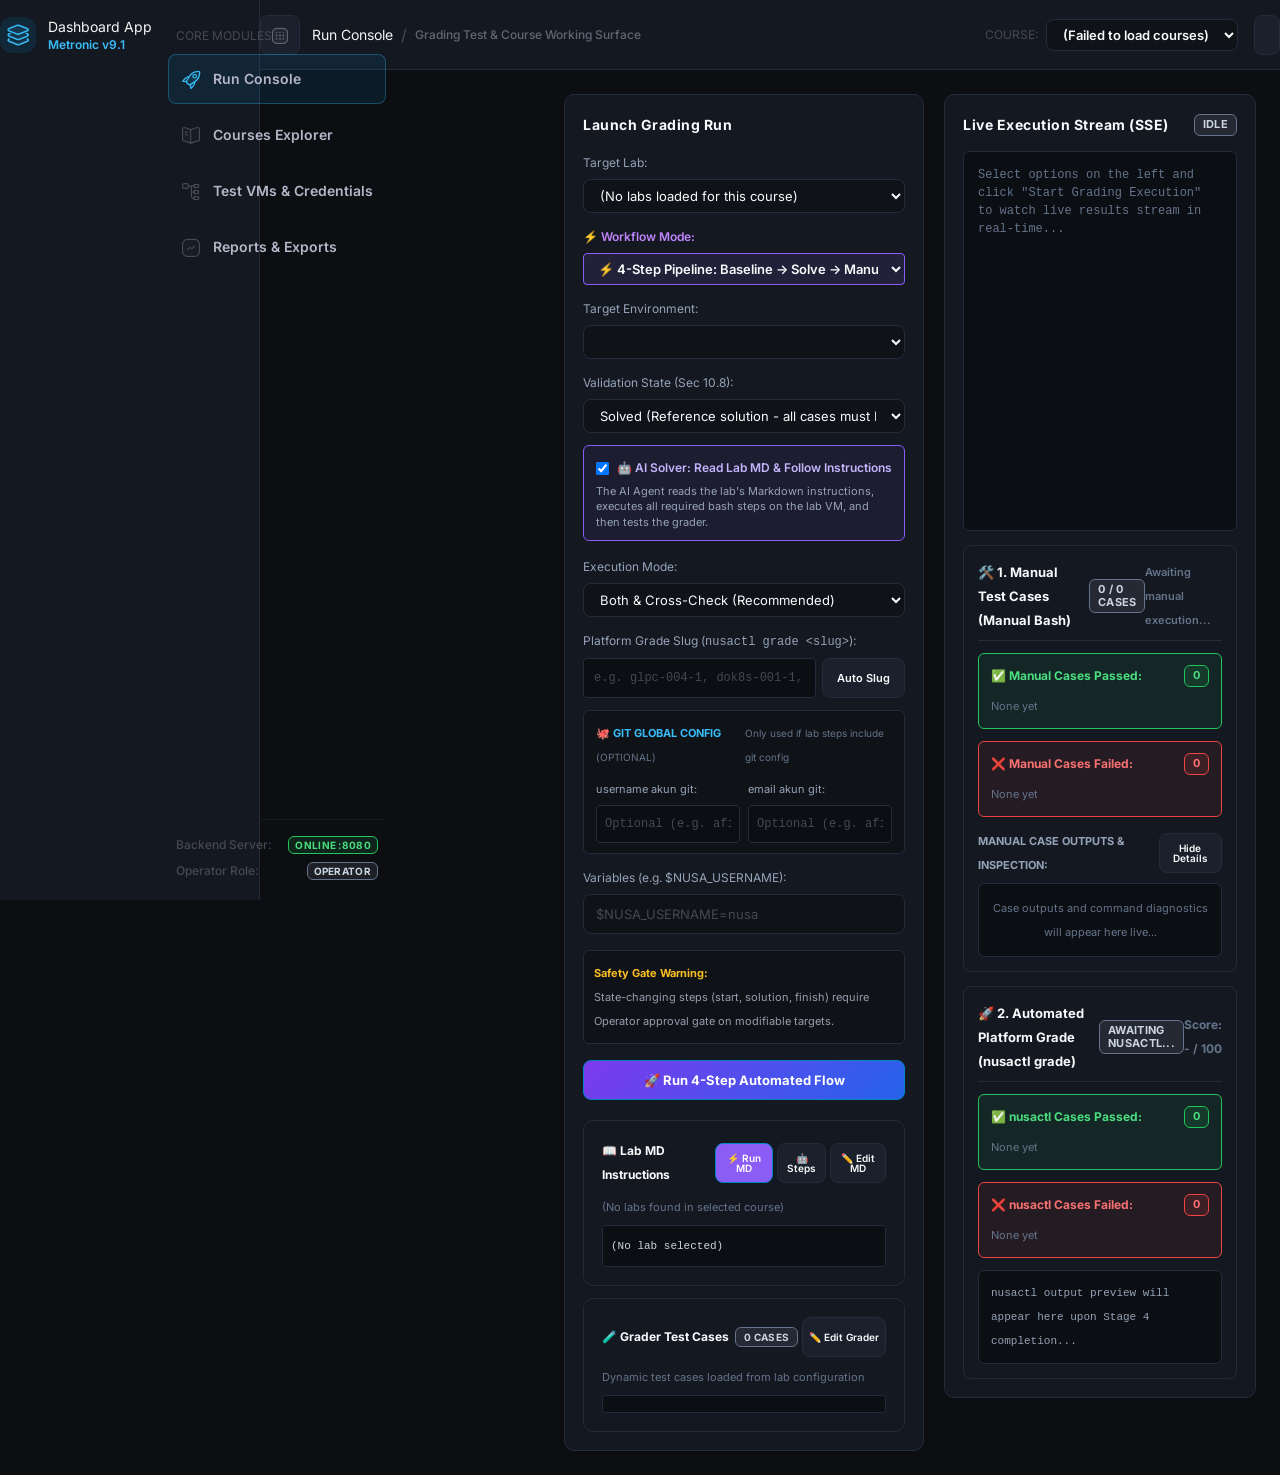
==== commit 0ef51952: "fix(ui): eliminate layout overlapping and grid collapsing across sidebar, header, and console cards" ====
--- a/frontend/index.html
+++ b/frontend/index.html
@@ -14,7 +14,7 @@
   <!-- Metronic 9 Icons & Stylesheets -->
   <link rel="stylesheet" href="assets/vendors/keenicons/styles.bundle.css"/>
   <link rel="stylesheet" href="assets/css/styles.css"/>
-  <link rel="stylesheet" href="style.css?v=20261027_10"/>
+  <link rel="stylesheet" href="style.css?v=20261028_02"/>
 </head>
 <body class="antialiased flex h-full text-base text-gray-700 [--tw-page-bg:#0f1217] [--tw-page-bg-dark:var(--tw-coal-500)] demo1 sidebar-fixed header-fixed bg-[--tw-page-bg] dark:bg-[--tw-page-bg-dark]">
 
@@ -22,12 +22,12 @@
   <div class="flex grow w-full">
     
     <!-- Metronic Sidebar (Section 7.1) -->
-    <div class="sidebar dark:bg-coal-600 bg-light border-e border-e-gray-200 dark:border-e-coal-100 fixed top-0 bottom-0 z-20 hidden lg:flex flex-col items-stretch shrink-0" id="sidebar">
+    <div class="sidebar dark:bg-coal-600 bg-light border-e border-e-gray-200 dark:border-e-coal-100" id="sidebar">
       
       <!-- Sidebar Header (Branding & Collapse Toggle) -->
-      <div class="sidebar-header hidden lg:flex items-center relative justify-between px-6 shrink-0 h-[70px] border-b border-gray-200 dark:border-coal-100" id="sidebar_header">
+      <div class="sidebar-header flex items-center relative justify-between px-6 shrink-0 h-[70px] border-b border-gray-200 dark:border-coal-100" id="sidebar_header">
         <div class="flex items-center gap-3">
-          <div class="size-9 rounded-xl bg-primary/10 flex items-center justify-center text-primary" style="background: rgba(2, 132, 199, 0.15); color: #38bdf8;">
+          <div class="size-9 rounded-xl flex items-center justify-center text-primary" style="background: rgba(2, 132, 199, 0.15); color: #38bdf8;">
             <i class="ki-filled ki-abstract-26 text-2xl"></i>
           </div>
           <div class="flex flex-col">
@@ -120,11 +120,14 @@
     <div class="wrapper flex grow flex-col min-w-0">
       
       <!-- Metronic Top Header (Section 7.1) -->
-      <header class="header fixed top-0 z-10 start-0 end-0 flex items-stretch shrink-0 bg-light dark:bg-coal-600 border-b border-gray-200 dark:border-coal-100 h-[70px]" id="header">
-        <div class="container-fixed flex justify-between items-center w-full px-6 gap-4">
+      <header class="header flex items-stretch shrink-0 bg-light dark:bg-coal-600 border-b border-gray-200 dark:border-coal-100 h-[70px]" id="header">
+        <div class="flex justify-between items-center w-full px-6 gap-4">
           
-          <!-- Breadcrumb & Title -->
+          <!-- Mobile Menu Button & Breadcrumb -->
           <div class="flex items-center gap-3">
+            <button id="mobileSidebarToggleBtn" class="btn btn-secondary lg:hidden" style="padding: 6px 10px;" title="Toggle Menu">
+              <i class="ki-filled ki-burger-menu-2 text-lg"></i>
+            </button>
             <div class="flex items-center gap-2">
               <span id="activeViewBreadcrumb" class="text-sm font-bold text-gray-900 dark:text-gray-100">Run Console</span>
               <span class="text-gray-400">/</span>
@@ -161,8 +164,8 @@
       </header>
 
       <!-- Main Content Canvas -->
-      <main class="grow content p-6" id="content">
-        <div class="container-fixed">
+      <main class="grow content" id="content">
+        <div class="content-canvas">
           <!-- View Containers -->
           <section id="view-runs" class="view-panel"></section>
           <section id="view-courses" class="view-panel" style="display: none;"></section>
@@ -181,6 +184,24 @@
 
     </div>
   </div>
+          <!-- View Containers -->
+          <section id="view-runs" class="view-panel"></section>
+          <section id="view-courses" class="view-panel" style="display: none;"></section>
+          <section id="view-vms" class="view-panel" style="display: none;"></section>
+          <section id="view-reports" class="view-panel" style="display: none;"></section>
+          <section id="view-overview" class="view-panel" style="display: none;"></section>
+          <section id="view-validation" class="view-panel" style="display: none;"></section>
+          <section id="view-crosscheck" class="view-panel" style="display: none;"></section>
+          <section id="view-findings" class="view-panel" style="display: none;"></section>
+          <section id="view-audit" class="view-panel" style="display: none;"></section>
+          <section id="view-manifest" class="view-panel" style="display: none;"></section>
+          <section id="view-quizzes" class="view-panel" style="display: none;"></section>
+          <section id="view-settings" class="view-panel" style="display: none;"></section>
+        </div>
+      </main>
+
+    </div>
+  </div>
 
   <!-- Case Drawer Modal (Section 7.5) -->
   <div id="caseDrawer" class="drawer" style="display: none;">
@@ -301,6 +322,6 @@
 
   <!-- Metronic 9 Scripts & Application Logic -->
   <script src="assets/js/core.bundle.js"></script>
-  <script src="app.js?v=20261027_10"></script>
+  <script src="app.js?v=20261028_02"></script>
 </body>
 </html>
--- a/frontend/style.css
+++ b/frontend/style.css
@@ -69,6 +69,8 @@
 
 * {
   box-sizing: border-box;
+  margin: 0;
+  padding: 0;
 }
 
 body {
@@ -78,13 +80,128 @@
   line-height: 1.5;
   font-size: 13px;
   overflow-x: hidden;
-}
-
-/* Sidebar & Navigation Styling */
-.sidebar {
-  width: var(--tw-sidebar-width, 280px);
-  background-color: var(--bg-secondary) !important;
-  border-right: 1px solid var(--border-color) !important;
+  margin: 0;
+  padding: 0;
+  width: 100%;
+}
+
+/* ==========================================================================
+   Layout Positioning & Anti-Collapsing Architecture
+   ========================================================================== */
+
+:root {
+  --sidebar-w: 260px;
+  --header-h: 70px;
+}
+
+@media (min-width: 1024px) {
+  .sidebar {
+    width: var(--sidebar-w) !important;
+    position: fixed !important;
+    top: 0 !important;
+    bottom: 0 !important;
+    left: 0 !important;
+    z-index: 50 !important;
+    display: flex !important;
+    background-color: var(--bg-secondary) !important;
+    border-right: 1px solid var(--border-color) !important;
+  }
+  .header {
+    left: var(--sidebar-w) !important;
+    right: 0 !important;
+    height: var(--header-h) !important;
+    position: fixed !important;
+    top: 0 !important;
+    z-index: 40 !important;
+    background-color: var(--bg-secondary) !important;
+    border-bottom: 1px solid var(--border-color) !important;
+  }
+  .wrapper {
+    margin-left: var(--sidebar-w) !important;
+    padding-top: var(--header-h) !important;
+    width: calc(100% - var(--sidebar-w)) !important;
+    min-height: 100vh;
+    display: flex;
+    flex-direction: column;
+    box-sizing: border-box;
+  }
+}
+
+@media (max-width: 1023px) {
+  .sidebar {
+    display: none !important;
+  }
+  .sidebar.mobile-open {
+    display: flex !important;
+    position: fixed !important;
+    top: 0 !important;
+    bottom: 0 !important;
+    left: 0 !important;
+    width: var(--sidebar-w) !important;
+    z-index: 100 !important;
+    box-shadow: 0 0 30px rgba(0, 0, 0, 0.7);
+    background-color: var(--bg-secondary) !important;
+    border-right: 1px solid var(--border-color) !important;
+  }
+  .header {
+    left: 0 !important;
+    right: 0 !important;
+    height: var(--header-h) !important;
+    position: fixed !important;
+    top: 0 !important;
+    z-index: 40 !important;
+    background-color: var(--bg-secondary) !important;
+    border-bottom: 1px solid var(--border-color) !important;
+  }
+  .wrapper {
+    margin-left: 0 !important;
+    padding-top: var(--header-h) !important;
+    width: 100% !important;
+    min-height: 100vh;
+    display: flex;
+    flex-direction: column;
+    box-sizing: border-box;
+  }
+}
+
+/* Content Canvas & Responsive Grids */
+.content-canvas {
+  width: 100%;
+  padding: 24px;
+  box-sizing: border-box;
+}
+
+.runs-layout-grid {
+  display: grid;
+  grid-template-columns: 360px minmax(0, 1fr);
+  gap: 20px;
+  align-items: start;
+}
+
+@media (max-width: 1100px) {
+  .runs-layout-grid {
+    grid-template-columns: 1fr;
+  }
+}
+
+.vms-layout-grid {
+  display: grid;
+  grid-template-columns: 380px minmax(0, 1fr);
+  gap: 20px;
+  align-items: start;
+}
+
+@media (max-width: 1100px) {
+  .vms-layout-grid {
+    grid-template-columns: 1fr;
+  }
+}
+
+.case-badge-grid {
+  display: grid;
+  grid-template-columns: repeat(auto-fit, minmax(220px, 1fr));
+  gap: 12px;
+  margin-bottom: 12px;
 }
 
 .nav-tab {
@@ -111,12 +228,6 @@
 
 .nav-tab.active .menu-icon i {
   color: #38bdf8 !important;
-}
-
-/* Header & Top Bar */
-.header {
-  background-color: var(--bg-secondary) !important;
-  border-bottom: 1px solid var(--border-color) !important;
 }
 
 /* Forms & Inputs */
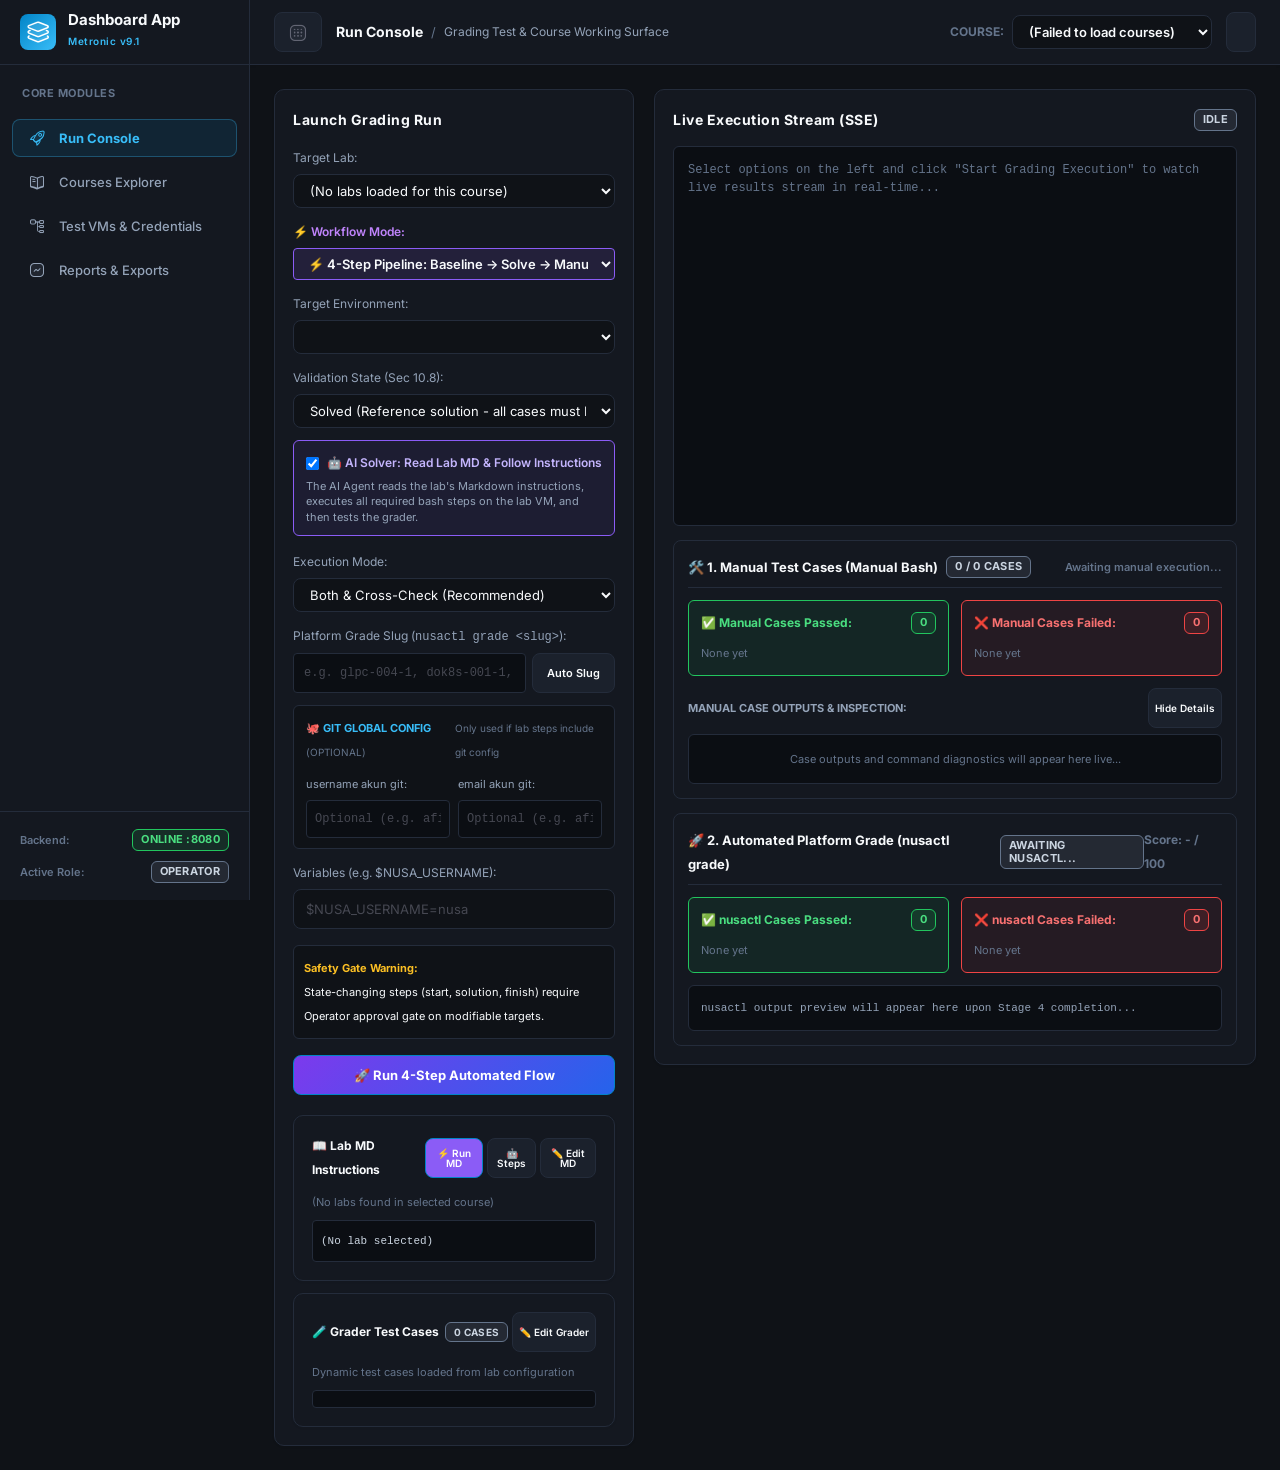
==== commit 24e332e1: "fix(ui): eliminate flying navbar using rock-solid flexbox layout and clean metronic styling" ====
--- a/frontend/index.html
+++ b/frontend/index.html
@@ -8,196 +8,134 @@
   <meta http-equiv="Expires" content="0"/>
   <title>Dashboard App — Grading Test & Course Audit Working Surface</title>
   
-  <!-- Metronic 9 & Inter Typography Fonts -->
+  <!-- Inter Typography Font -->
   <link rel="stylesheet" href="https://fonts.googleapis.com/css2?family=Inter:wght@400;500;600;700&display=swap"/>
   
   <!-- Metronic 9 Icons & Stylesheets -->
   <link rel="stylesheet" href="assets/vendors/keenicons/styles.bundle.css"/>
   <link rel="stylesheet" href="assets/css/styles.css"/>
-  <link rel="stylesheet" href="style.css?v=20261028_02"/>
+  <link rel="stylesheet" href="style.css?v=20261028_03"/>
 </head>
-<body class="antialiased flex h-full text-base text-gray-700 [--tw-page-bg:#0f1217] [--tw-page-bg-dark:var(--tw-coal-500)] demo1 sidebar-fixed header-fixed bg-[--tw-page-bg] dark:bg-[--tw-page-bg-dark]">
-
-  <!-- Page Layout -->
-  <div class="flex grow w-full">
+<body class="antialiased h-full text-base">
+
+  <!-- Master App Container (Solid Flexbox Structure) -->
+  <div class="app-container">
     
-    <!-- Metronic Sidebar (Section 7.1) -->
-    <div class="sidebar dark:bg-coal-600 bg-light border-e border-e-gray-200 dark:border-e-coal-100" id="sidebar">
+    <!-- 1. Left Sidebar (Fixed 250px Width) -->
+    <aside class="app-sidebar" id="sidebar">
+      <div>
+        <!-- Sidebar Brand Header -->
+        <div class="sidebar-brand">
+          <div class="brand-icon">
+            <i class="ki-filled ki-abstract-26 text-2xl"></i>
+          </div>
+          <div class="brand-text">
+            <span class="brand-title">Dashboard App</span>
+            <span class="brand-badge">Metronic v9.1</span>
+          </div>
+        </div>
+
+        <!-- Sidebar Navigation Menu (4 Core Tabs) -->
+        <div class="sidebar-nav">
+          <div class="nav-section-title">CORE MODULES</div>
+          
+          <button class="nav-tab active" data-view="runs">
+            <span class="menu-icon"><i class="ki-filled ki-rocket"></i></span>
+            <span class="menu-title">Run Console</span>
+          </button>
+
+          <button class="nav-tab" data-view="courses">
+            <span class="menu-icon"><i class="ki-filled ki-book-open"></i></span>
+            <span class="menu-title">Courses Explorer</span>
+          </button>
+
+          <button class="nav-tab" data-view="vms">
+            <span class="menu-icon"><i class="ki-filled ki-data"></i></span>
+            <span class="menu-title">Test VMs & Credentials</span>
+          </button>
+
+          <button class="nav-tab" data-view="reports">
+            <span class="menu-icon"><i class="ki-filled ki-chart-line"></i></span>
+            <span class="menu-title">Reports & Exports</span>
+          </button>
+        </div>
+      </div>
+
+      <!-- Sidebar Status Footer -->
+      <div class="sidebar-footer">
+        <div class="status-row">
+          <span class="status-label">Backend:</span>
+          <span class="badge badge-pass">Online :8080</span>
+        </div>
+        <div class="status-row">
+          <span class="status-label">Active Role:</span>
+          <span class="badge badge-skip">Operator</span>
+        </div>
+      </div>
+    </aside>
+
+    <!-- Mobile Sidebar Backdrop -->
+    <div class="app-sidebar-backdrop" id="sidebarBackdrop" onclick="closeMobileSidebar()"></div>
+
+    <!-- 2. Right Main Area (Takes Remaining Width) -->
+    <div class="app-main">
       
-      <!-- Sidebar Header (Branding & Collapse Toggle) -->
-      <div class="sidebar-header flex items-center relative justify-between px-6 shrink-0 h-[70px] border-b border-gray-200 dark:border-coal-100" id="sidebar_header">
-        <div class="flex items-center gap-3">
-          <div class="size-9 rounded-xl flex items-center justify-center text-primary" style="background: rgba(2, 132, 199, 0.15); color: #38bdf8;">
-            <i class="ki-filled ki-abstract-26 text-2xl"></i>
-          </div>
-          <div class="flex flex-col">
-            <span class="text-sm font-bold text-gray-900 dark:text-gray-100">Dashboard App</span>
-            <span class="text-xs font-semibold text-primary" style="color: #38bdf8;">Metronic v9.1</span>
-          </div>
-        </div>
-      </div>
-
-      <!-- Sidebar Content (Scrollable Navigation) -->
-      <div class="sidebar-content flex grow shrink-0 py-5 pe-2" id="sidebar_content">
-        <div class="scrollable-y-hover grow shrink-0 flex ps-4 pe-3 flex-col justify-between" id="sidebar_scrollable">
-          
-          <!-- Navigation Menu (4 Core Tabs per Grandma's Rule) -->
-          <div class="menu flex flex-col grow gap-1.5" data-menu="true" id="sidebar_menu">
-            
-            <div class="menu-item pt-2 pb-1">
-              <span class="menu-heading uppercase text-xs font-bold text-gray-400 ps-2">
-                Core Modules
-              </span>
-            </div>
-
-            <!-- 1. Run Console -->
-            <div class="menu-item">
-              <button class="nav-tab active menu-link flex items-center grow border border-transparent rounded-lg gap-3 px-3 py-2.5 w-full text-start transition-colors" data-view="runs">
-                <span class="menu-icon text-gray-400 w-5">
-                  <i class="ki-filled ki-rocket text-xl"></i>
-                </span>
-                <span class="menu-title text-sm font-semibold text-gray-800 dark:text-gray-200">
-                  Run Console
-                </span>
-              </button>
-            </div>
-
-            <!-- 2. Courses Explorer -->
-            <div class="menu-item">
-              <button class="nav-tab menu-link flex items-center grow border border-transparent rounded-lg gap-3 px-3 py-2.5 w-full text-start transition-colors" data-view="courses">
-                <span class="menu-icon text-gray-400 w-5">
-                  <i class="ki-filled ki-book-open text-xl"></i>
-                </span>
-                <span class="menu-title text-sm font-semibold text-gray-800 dark:text-gray-200">
-                  Courses Explorer
-                </span>
-              </button>
-            </div>
-
-            <!-- 3. Test VMs & Credentials -->
-            <div class="menu-item">
-              <button class="nav-tab menu-link flex items-center grow border border-transparent rounded-lg gap-3 px-3 py-2.5 w-full text-start transition-colors" data-view="vms">
-                <span class="menu-icon text-gray-400 w-5">
-                  <i class="ki-filled ki-data text-xl"></i>
-                </span>
-                <span class="menu-title text-sm font-semibold text-gray-800 dark:text-gray-200">
-                  Test VMs & Credentials
-                </span>
-              </button>
-            </div>
-
-            <!-- 4. Reports & Exports -->
-            <div class="menu-item">
-              <button class="nav-tab menu-link flex items-center grow border border-transparent rounded-lg gap-3 px-3 py-2.5 w-full text-start transition-colors" data-view="reports">
-                <span class="menu-icon text-gray-400 w-5">
-                  <i class="ki-filled ki-chart-line text-xl"></i>
-                </span>
-                <span class="menu-title text-sm font-semibold text-gray-800 dark:text-gray-200">
-                  Reports & Exports
-                </span>
-              </button>
-            </div>
-
-          </div>
-
-          <!-- Sidebar Footer Status -->
-          <div class="pt-4 border-t border-gray-200 dark:border-coal-100 flex flex-col gap-2 px-2">
-            <div class="flex items-center justify-between text-xs text-gray-500 dark:text-gray-400">
-              <span class="font-medium">Backend Server:</span>
-              <span class="badge badge-pass" style="font-size: 10px; padding: 2px 6px;">Online :8080</span>
-            </div>
-            <div class="flex items-center justify-between text-xs text-gray-500 dark:text-gray-400">
-              <span class="font-medium">Operator Role:</span>
-              <span class="badge badge-skip" style="font-size: 10px; padding: 2px 6px;">Operator</span>
-            </div>
-          </div>
-
-        </div>
-      </div>
-    </div>
-
-    <!-- Wrapper -->
-    <div class="wrapper flex grow flex-col min-w-0">
-      
-      <!-- Metronic Top Header (Section 7.1) -->
-      <header class="header flex items-stretch shrink-0 bg-light dark:bg-coal-600 border-b border-gray-200 dark:border-coal-100 h-[70px]" id="header">
-        <div class="flex justify-between items-center w-full px-6 gap-4">
-          
-          <!-- Mobile Menu Button & Breadcrumb -->
-          <div class="flex items-center gap-3">
-            <button id="mobileSidebarToggleBtn" class="btn btn-secondary lg:hidden" style="padding: 6px 10px;" title="Toggle Menu">
-              <i class="ki-filled ki-burger-menu-2 text-lg"></i>
-            </button>
-            <div class="flex items-center gap-2">
-              <span id="activeViewBreadcrumb" class="text-sm font-bold text-gray-900 dark:text-gray-100">Run Console</span>
-              <span class="text-gray-400">/</span>
-              <span class="text-xs text-gray-500 font-medium">Grading Test & Course Working Surface</span>
-            </div>
-          </div>
-
-          <!-- Header Right Controls -->
-          <div class="flex items-center gap-4">
-            
-            <!-- Working Course Selector -->
-            <div class="flex items-center gap-2">
-              <label for="courseSelect" class="text-xs uppercase font-bold text-gray-400">Course:</label>
-              <select id="courseSelect" style="min-width: 190px; font-weight: 600; padding: 6px 12px;">
-                <option value="">Loading courses...</option>
-              </select>
-            </div>
-
-            <!-- Theme Toggle Button -->
-            <button id="themeToggleBtn" class="btn btn-secondary" style="padding: 7px 12px; font-size: 13px;" title="Toggle Light/Dark Theme">
-              <span class="dark:hidden">🌙 Dark</span>
-              <span class="hidden dark:inline">☀️ Light</span>
-            </button>
-
-            <!-- Hidden controls to preserve compatibility with existing event listeners -->
-            <div style="display: none;">
-              <input type="text" id="globalSearch">
-              <select id="contentLangSelect"><option value="id" selected>Indonesian (id)</option></select>
-              <select id="uiLangSelect"><option value="en" selected>English</option></select>
-              <select id="userRoleSelect"><option value="Operator" selected>Operator</option></select>
-            </div>
+      <!-- Top Sticky Navbar (Never Overlaps, Never Flies) -->
+      <header class="app-navbar" id="header">
+        
+        <!-- Left: Breadcrumb & Mobile Button -->
+        <div class="navbar-left">
+          <button id="mobileSidebarToggleBtn" class="mobile-toggle-btn btn btn-secondary" title="Toggle Menu">
+            <i class="ki-filled ki-burger-menu-2"></i>
+          </button>
+          <div class="breadcrumb-group">
+            <span id="activeViewBreadcrumb" class="breadcrumb-active">Run Console</span>
+            <span class="breadcrumb-sep">/</span>
+            <span class="breadcrumb-sub">Grading Test & Course Working Surface</span>
+          </div>
+        </div>
+
+        <!-- Right: Controls -->
+        <div class="navbar-right">
+          <!-- Course Selector -->
+          <div class="course-picker">
+            <label for="courseSelect">COURSE:</label>
+            <select id="courseSelect">
+              <option value="">Loading courses...</option>
+            </select>
+          </div>
+
+          <!-- Theme Toggle Button -->
+          <button id="themeToggleBtn" class="theme-toggle-btn btn btn-secondary" title="Toggle Light/Dark Theme">
+            <span class="dark:hidden">🌙 Dark</span>
+            <span class="hidden dark:inline">☀️ Light</span>
+          </button>
+
+          <!-- Hidden compatibility controls -->
+          <div style="display: none;">
+            <input type="text" id="globalSearch">
+            <select id="contentLangSelect"><option value="id" selected>Indonesian (id)</option></select>
+            <select id="uiLangSelect"><option value="en" selected>English</option></select>
+            <select id="userRoleSelect"><option value="Operator" selected>Operator</option></select>
           </div>
         </div>
       </header>
 
-      <!-- Main Content Canvas -->
-      <main class="grow content" id="content">
-        <div class="content-canvas">
-          <!-- View Containers -->
-          <section id="view-runs" class="view-panel"></section>
-          <section id="view-courses" class="view-panel" style="display: none;"></section>
-          <section id="view-vms" class="view-panel" style="display: none;"></section>
-          <section id="view-reports" class="view-panel" style="display: none;"></section>
-          <section id="view-overview" class="view-panel" style="display: none;"></section>
-          <section id="view-validation" class="view-panel" style="display: none;"></section>
-          <section id="view-crosscheck" class="view-panel" style="display: none;"></section>
-          <section id="view-findings" class="view-panel" style="display: none;"></section>
-          <section id="view-audit" class="view-panel" style="display: none;"></section>
-          <section id="view-manifest" class="view-panel" style="display: none;"></section>
-          <section id="view-quizzes" class="view-panel" style="display: none;"></section>
-          <section id="view-settings" class="view-panel" style="display: none;"></section>
-        </div>
-      </main>
-
-    </div>
-  </div>
-          <!-- View Containers -->
-          <section id="view-runs" class="view-panel"></section>
-          <section id="view-courses" class="view-panel" style="display: none;"></section>
-          <section id="view-vms" class="view-panel" style="display: none;"></section>
-          <section id="view-reports" class="view-panel" style="display: none;"></section>
-          <section id="view-overview" class="view-panel" style="display: none;"></section>
-          <section id="view-validation" class="view-panel" style="display: none;"></section>
-          <section id="view-crosscheck" class="view-panel" style="display: none;"></section>
-          <section id="view-findings" class="view-panel" style="display: none;"></section>
-          <section id="view-audit" class="view-panel" style="display: none;"></section>
-          <section id="view-manifest" class="view-panel" style="display: none;"></section>
-          <section id="view-quizzes" class="view-panel" style="display: none;"></section>
-          <section id="view-settings" class="view-panel" style="display: none;"></section>
-        </div>
+      <!-- 3. Main Content Canvas -->
+      <main class="app-content-body" id="content">
+        <!-- View Containers -->
+        <section id="view-runs" class="view-panel"></section>
+        <section id="view-courses" class="view-panel" style="display: none;"></section>
+        <section id="view-vms" class="view-panel" style="display: none;"></section>
+        <section id="view-reports" class="view-panel" style="display: none;"></section>
+        <section id="view-overview" class="view-panel" style="display: none;"></section>
+        <section id="view-validation" class="view-panel" style="display: none;"></section>
+        <section id="view-crosscheck" class="view-panel" style="display: none;"></section>
+        <section id="view-findings" class="view-panel" style="display: none;"></section>
+        <section id="view-audit" class="view-panel" style="display: none;"></section>
+        <section id="view-manifest" class="view-panel" style="display: none;"></section>
+        <section id="view-quizzes" class="view-panel" style="display: none;"></section>
+        <section id="view-settings" class="view-panel" style="display: none;"></section>
       </main>
 
     </div>
@@ -322,6 +260,6 @@
 
   <!-- Metronic 9 Scripts & Application Logic -->
   <script src="assets/js/core.bundle.js"></script>
-  <script src="app.js?v=20261028_02"></script>
+  <script src="app.js?v=20261028_03"></script>
 </body>
 </html>
--- a/frontend/style.css
+++ b/frontend/style.css
@@ -86,88 +86,304 @@
 }
 
 /* ==========================================================================
-   Layout Positioning & Anti-Collapsing Architecture
+   Layout Architecture: Rock-Solid Flexbox (No Floating/Flying Navbar)
    ========================================================================== */
 
-:root {
-  --sidebar-w: 260px;
-  --header-h: 70px;
-}
-
-@media (min-width: 1024px) {
-  .sidebar {
-    width: var(--sidebar-w) !important;
+.app-container {
+  display: flex;
+  width: 100%;
+  min-height: 100vh;
+  background-color: var(--bg-primary);
+  position: relative;
+  overflow-x: hidden;
+}
+
+/* Sidebar (Left Column - 250px) */
+.app-sidebar {
+  width: 250px;
+  min-width: 250px;
+  max-width: 250px;
+  height: 100vh;
+  position: sticky;
+  top: 0;
+  left: 0;
+  background-color: var(--bg-secondary);
+  border-right: 1px solid var(--border-color);
+  display: flex;
+  flex-direction: column;
+  justify-content: space-between;
+  z-index: 50;
+  box-sizing: border-box;
+}
+
+.sidebar-brand {
+  height: 65px;
+  min-height: 65px;
+  display: flex;
+  align-items: center;
+  gap: 12px;
+  padding: 0 20px;
+  border-bottom: 1px solid var(--border-color);
+  box-sizing: border-box;
+}
+
+.brand-icon {
+  width: 36px;
+  height: 36px;
+  min-width: 36px;
+  border-radius: 8px;
+  background: linear-gradient(135deg, #0284c7, #38bdf8);
+  display: flex;
+  align-items: center;
+  justify-content: center;
+  color: #ffffff;
+}
+
+.brand-text {
+  display: flex;
+  flex-direction: column;
+}
+
+.brand-title {
+  font-size: 15px;
+  font-weight: 700;
+  color: var(--text-primary);
+  line-height: 1.2;
+}
+
+.brand-badge {
+  font-size: 10px;
+  font-weight: 600;
+  color: #38bdf8;
+  letter-spacing: 0.5px;
+}
+
+.sidebar-nav {
+  padding: 16px 12px;
+  display: flex;
+  flex-direction: column;
+  gap: 6px;
+}
+
+.nav-section-title {
+  font-size: 11px;
+  font-weight: 700;
+  color: var(--text-muted);
+  text-transform: uppercase;
+  padding: 0 10px 8px 10px;
+  letter-spacing: 0.5px;
+}
+
+.app-sidebar .nav-tab {
+  display: flex;
+  align-items: center;
+  gap: 12px;
+  padding: 10px 14px;
+  width: 100%;
+  text-align: left;
+  border-radius: 8px;
+  border: 1px solid transparent;
+  background: transparent;
+  color: var(--text-secondary);
+  cursor: pointer;
+  transition: all 0.15s ease;
+  font-size: 13px;
+  font-weight: 500;
+  font-family: var(--font-sans);
+}
+
+.app-sidebar .nav-tab:hover {
+  background-color: var(--bg-tertiary);
+  color: var(--text-primary);
+}
+
+.app-sidebar .nav-tab.active {
+  background-color: rgba(2, 132, 199, 0.12) !important;
+  color: #38bdf8 !important;
+  border-color: rgba(56, 189, 248, 0.3) !important;
+  font-weight: 700;
+}
+
+.app-sidebar .nav-tab .menu-icon {
+  display: flex;
+  align-items: center;
+  justify-content: center;
+  width: 20px;
+  font-size: 16px;
+}
+
+.sidebar-footer {
+  padding: 16px 20px;
+  border-top: 1px solid var(--border-color);
+  display: flex;
+  flex-direction: column;
+  gap: 8px;
+  font-size: 11px;
+}
+
+.status-row {
+  display: flex;
+  justify-content: space-between;
+  align-items: center;
+}
+
+.status-label {
+  color: var(--text-muted);
+  font-weight: 600;
+}
+
+/* Main Area (Right Column) */
+.app-main {
+  flex: 1;
+  min-width: 0;
+  display: flex;
+  flex-direction: column;
+  background-color: var(--bg-primary);
+  min-height: 100vh;
+  position: relative;
+}
+
+/* Sticky Top Navbar */
+.app-navbar {
+  height: 65px;
+  min-height: 65px;
+  max-height: 65px;
+  position: sticky !important;
+  top: 0 !important;
+  inset-inline-start: 0 !important;
+  left: 0 !important;
+  right: 0 !important;
+  width: 100% !important;
+  background-color: var(--bg-secondary) !important;
+  border-bottom: 1px solid var(--border-color) !important;
+  display: flex;
+  align-items: center;
+  justify-content: space-between;
+  padding: 0 24px;
+  z-index: 40;
+  box-shadow: 0 1px 3px rgba(0, 0, 0, 0.05);
+  box-sizing: border-box;
+}
+
+.navbar-left {
+  display: flex;
+  align-items: center;
+  gap: 14px;
+}
+
+.mobile-toggle-btn {
+  display: none;
+}
+
+.breadcrumb-group {
+  display: flex;
+  align-items: center;
+  gap: 8px;
+}
+
+.breadcrumb-active {
+  font-size: 14px;
+  font-weight: 700;
+  color: var(--text-primary);
+}
+
+.breadcrumb-sep {
+  color: var(--text-muted);
+  font-size: 13px;
+}
+
+.breadcrumb-sub {
+  font-size: 12px;
+  color: var(--text-secondary);
+}
+
+.navbar-right {
+  display: flex;
+  align-items: center;
+  gap: 14px;
+}
+
+.course-picker {
+  display: flex;
+  align-items: center;
+  gap: 8px;
+  font-size: 12px;
+  font-weight: 700;
+  color: var(--text-muted);
+}
+
+.course-picker select {
+  min-width: 200px;
+  max-width: 320px;
+  font-weight: 600;
+}
+
+/* Main Content Body */
+.app-content-body {
+  flex: 1;
+  padding: 24px;
+  min-width: 0;
+  width: 100%;
+  box-sizing: border-box;
+}
+
+/* Mobile Responsive Adjustments */
+@media (max-width: 1023px) {
+  .mobile-toggle-btn {
+    display: inline-flex;
+    align-items: center;
+    justify-content: center;
+    width: 36px;
+    height: 36px;
+    padding: 0;
+    border-radius: 8px;
+    cursor: pointer;
+  }
+
+  .app-sidebar {
     position: fixed !important;
     top: 0 !important;
     bottom: 0 !important;
     left: 0 !important;
-    z-index: 50 !important;
-    display: flex !important;
-    background-color: var(--bg-secondary) !important;
-    border-right: 1px solid var(--border-color) !important;
-  }
-  .header {
-    left: var(--sidebar-w) !important;
-    right: 0 !important;
-    height: var(--header-h) !important;
-    position: fixed !important;
-    top: 0 !important;
-    z-index: 40 !important;
-    background-color: var(--bg-secondary) !important;
-    border-bottom: 1px solid var(--border-color) !important;
-  }
-  .wrapper {
-    margin-left: var(--sidebar-w) !important;
-    padding-top: var(--header-h) !important;
-    width: calc(100% - var(--sidebar-w)) !important;
-    min-height: 100vh;
-    display: flex;
-    flex-direction: column;
-    box-sizing: border-box;
-  }
-}
-
-@media (max-width: 1023px) {
-  .sidebar {
-    display: none !important;
-  }
-  .sidebar.mobile-open {
-    display: flex !important;
-    position: fixed !important;
-    top: 0 !important;
-    bottom: 0 !important;
-    left: 0 !important;
-    width: var(--sidebar-w) !important;
     z-index: 100 !important;
+    transform: translateX(-100%);
+    transition: transform 0.25s cubic-bezier(0.4, 0, 0.2, 1);
     box-shadow: 0 0 30px rgba(0, 0, 0, 0.7);
-    background-color: var(--bg-secondary) !important;
-    border-right: 1px solid var(--border-color) !important;
-  }
-  .header {
-    left: 0 !important;
-    right: 0 !important;
-    height: var(--header-h) !important;
-    position: fixed !important;
-    top: 0 !important;
-    z-index: 40 !important;
-    background-color: var(--bg-secondary) !important;
-    border-bottom: 1px solid var(--border-color) !important;
-  }
-  .wrapper {
-    margin-left: 0 !important;
-    padding-top: var(--header-h) !important;
-    width: 100% !important;
-    min-height: 100vh;
-    display: flex;
-    flex-direction: column;
-    box-sizing: border-box;
+  }
+
+  .app-sidebar.mobile-open {
+    transform: translateX(0) !important;
+  }
+
+  .app-sidebar-backdrop {
+    display: none;
+    position: fixed;
+    inset: 0;
+    background: rgba(0, 0, 0, 0.6);
+    backdrop-filter: blur(2px);
+    z-index: 90;
+  }
+
+  .app-sidebar.mobile-open + .app-sidebar-backdrop {
+    display: block !important;
+  }
+
+  .breadcrumb-sub {
+    display: none;
+  }
+
+  .app-navbar {
+    padding: 0 16px;
+  }
+
+  .app-content-body {
+    padding: 16px;
   }
 }
 
 /* Content Canvas & Responsive Grids */
 .content-canvas {
   width: 100%;
-  padding: 24px;
   box-sizing: border-box;
 }
 
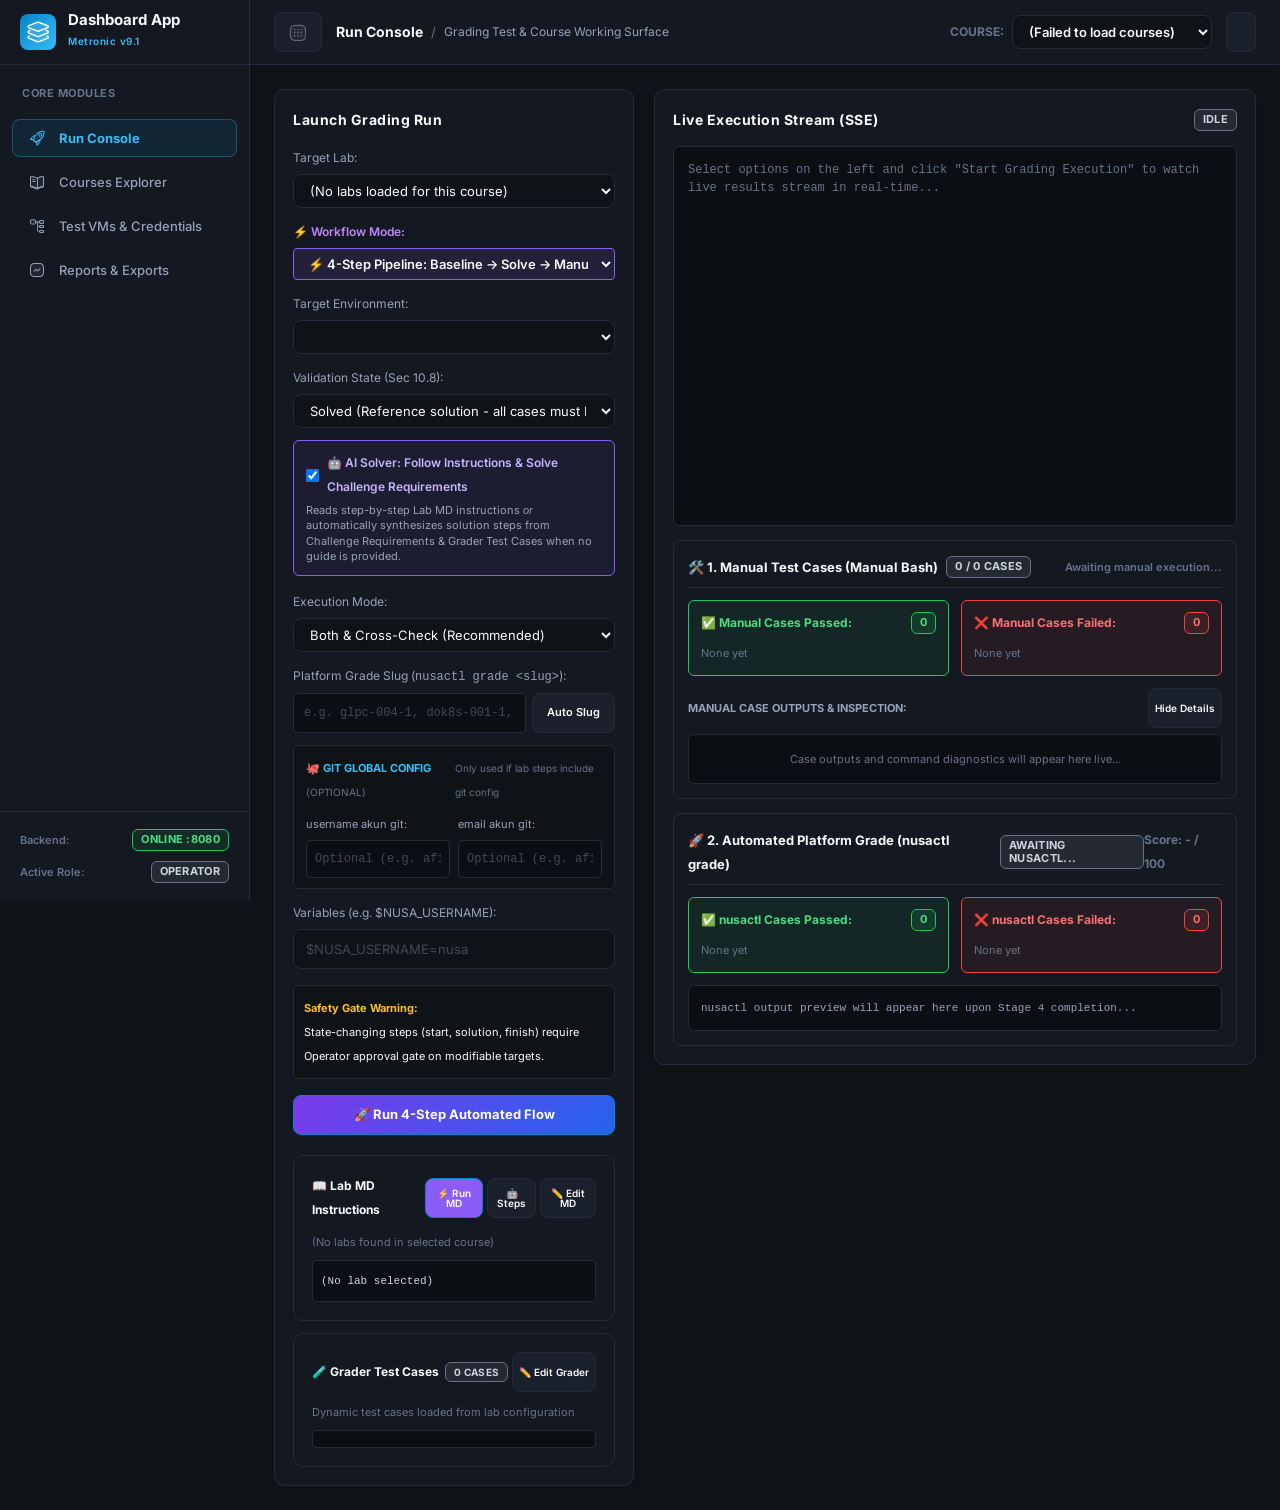
==== commit 9877d59c: "feat: filter Course ZIP import to labs only and add AI Challenge Requirements Solver" ====
--- a/frontend/index.html
+++ b/frontend/index.html
@@ -236,7 +236,7 @@
       <div style="background-color: var(--bg-primary); border: 1px solid var(--border-color); border-radius: 6px; padding: 14px; margin-bottom: 14px;">
         <div style="display: flex; align-items: center; gap: 8px; margin-bottom: 6px;">
           <span class="badge badge-skip">1. Course Archive (.zip)</span>
-          <span style="font-size: 12px; color: var(--text-secondary);">Contains modules, submodules, quizzes, and media</span>
+          <span style="font-size: 12px; color: var(--text-secondary);">Automatically extracts &amp; displays Lab sections only (filters out theory &amp; quizzes)</span>
         </div>
         <input type="file" id="importZipFileInput" accept=".zip" onchange="handleZipFileSelect(event)" style="width: 100%; margin-bottom: 6px;">
         <div id="zipSelectedLabel" style="font-size: 11px; color: #4ade80;"></div>
@@ -260,6 +260,6 @@
 
   <!-- Metronic 9 Scripts & Application Logic -->
   <script src="assets/js/core.bundle.js"></script>
-  <script src="app.js?v=20261028_03"></script>
+  <script src="app.js?v=20261109_02"></script>
 </body>
 </html>
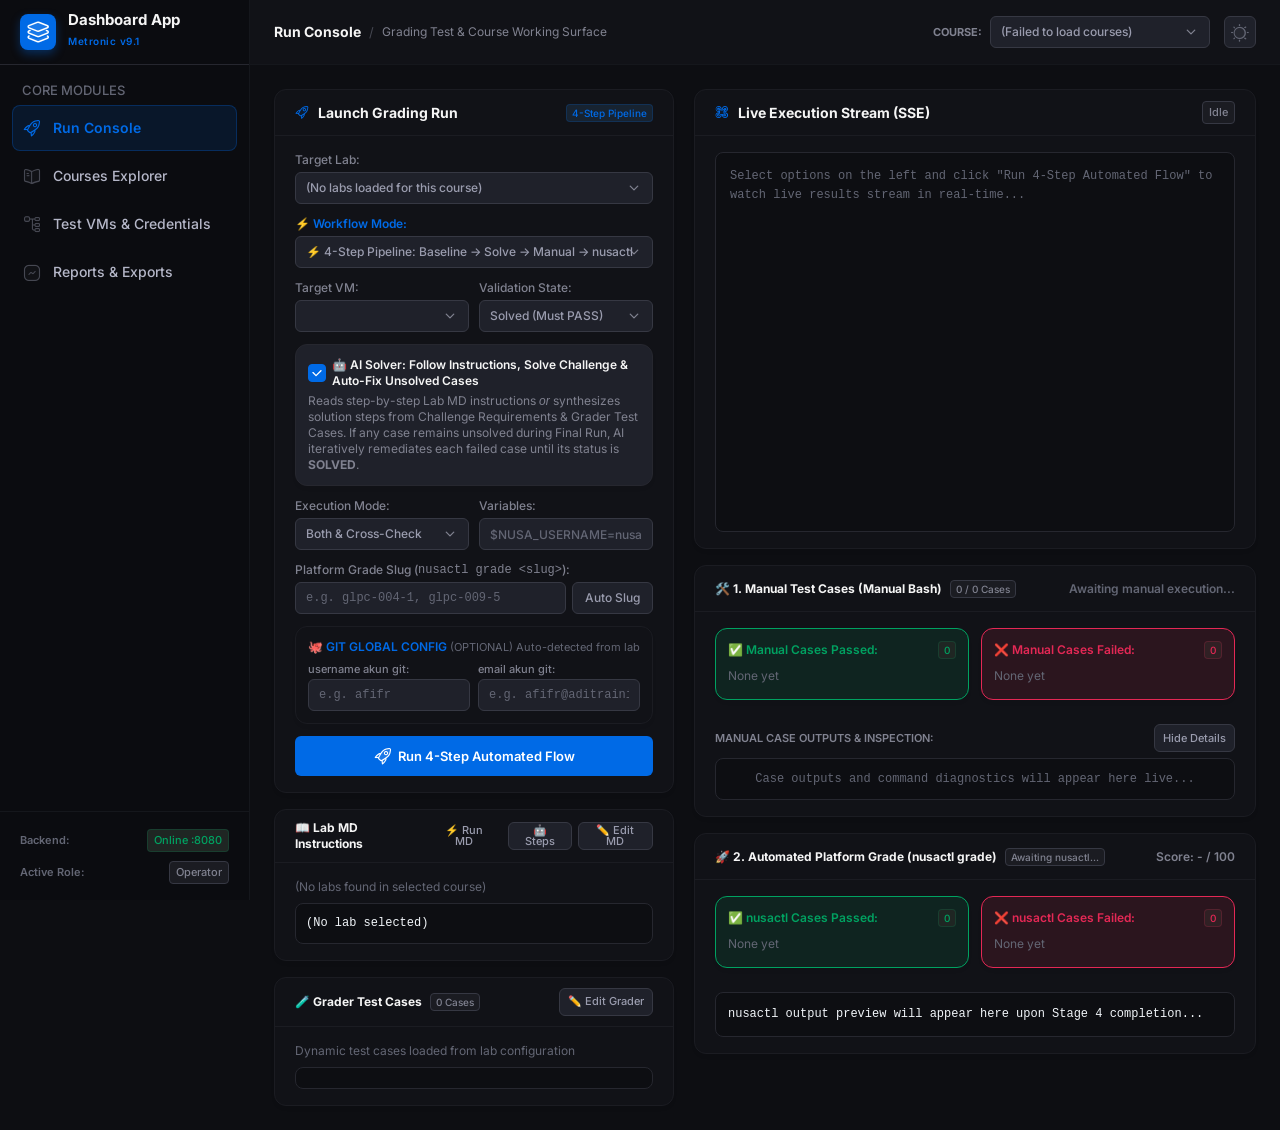
==== commit 05fb46fd: "feat: Metronic multi-page UI, AI unsolved case solver with nusactl validation, and CLI git repo crea" ====
--- a/frontend/index.html
+++ b/frontend/index.html
@@ -6,70 +6,86 @@
   <meta http-equiv="Cache-Control" content="no-cache, no-store, must-revalidate"/>
   <meta http-equiv="Pragma" content="no-cache"/>
   <meta http-equiv="Expires" content="0"/>
-  <title>Dashboard App — Grading Test & Course Audit Working Surface</title>
-  
+  <title>Run Console — Dashboard App</title>
+
+  <link rel="icon" type="image/png" sizes="32x32" href="assets/media/app/favicon-32x32.png"/>
+  <link rel="shortcut icon" href="assets/media/app/favicon.ico"/>
+
   <!-- Inter Typography Font -->
   <link rel="stylesheet" href="https://fonts.googleapis.com/css2?family=Inter:wght@400;500;600;700&display=swap"/>
-  
-  <!-- Metronic 9 Icons & Stylesheets -->
+
+  <!-- Metronic 9 Icons & Stylesheets (prebuilt, zero-build) -->
   <link rel="stylesheet" href="assets/vendors/keenicons/styles.bundle.css"/>
   <link rel="stylesheet" href="assets/css/styles.css"/>
-  <link rel="stylesheet" href="style.css?v=20261028_03"/>
+  <link rel="stylesheet" href="style.css?v=20261110_02"/>
 </head>
-<body class="antialiased h-full text-base">
+<!-- NOTE: Never add Metronic's .demo1 / .sidebar-fixed / .header-fixed to <body> (see AGENTS.md "Flying Navbar" rule). -->
+<body data-page-view="runs" class="antialiased h-full text-base text-gray-700 bg-[--tw-page-bg] dark:bg-[--tw-page-bg-dark] [--tw-page-bg:#fefefe] [--tw-page-bg-dark:var(--tw-coal-500)]">
 
   <!-- Master App Container (Solid Flexbox Structure) -->
   <div class="app-container">
-    
-    <!-- 1. Left Sidebar (Fixed 250px Width) -->
-    <aside class="app-sidebar" id="sidebar">
-      <div>
+
+    <!-- 1. Left Sidebar (Fixed 250px Width) — Metronic menu component -->
+    <aside class="app-sidebar bg-light dark:bg-coal-600 border-e border-e-gray-200 dark:border-e-coal-100" id="sidebar">
+      <div class="flex flex-col grow min-h-0">
         <!-- Sidebar Brand Header -->
         <div class="sidebar-brand">
           <div class="brand-icon">
             <i class="ki-filled ki-abstract-26 text-2xl"></i>
           </div>
           <div class="brand-text">
-            <span class="brand-title">Dashboard App</span>
-            <span class="brand-badge">Metronic v9.1</span>
-          </div>
-        </div>
-
-        <!-- Sidebar Navigation Menu (4 Core Tabs) -->
-        <div class="sidebar-nav">
-          <div class="nav-section-title">CORE MODULES</div>
-          
-          <button class="nav-tab active" data-view="runs">
-            <span class="menu-icon"><i class="ki-filled ki-rocket"></i></span>
-            <span class="menu-title">Run Console</span>
-          </button>
-
-          <button class="nav-tab" data-view="courses">
-            <span class="menu-icon"><i class="ki-filled ki-book-open"></i></span>
-            <span class="menu-title">Courses Explorer</span>
-          </button>
-
-          <button class="nav-tab" data-view="vms">
-            <span class="menu-icon"><i class="ki-filled ki-data"></i></span>
-            <span class="menu-title">Test VMs & Credentials</span>
-          </button>
-
-          <button class="nav-tab" data-view="reports">
-            <span class="menu-icon"><i class="ki-filled ki-chart-line"></i></span>
-            <span class="menu-title">Reports & Exports</span>
-          </button>
+            <span class="brand-title text-gray-900">Dashboard App</span>
+            <span class="brand-badge text-primary">Metronic v9.1</span>
+          </div>
+        </div>
+
+        <!-- Sidebar Navigation Menu (4 Core Modules — Multi-Page Navigation) -->
+        <div class="scrollable-y-auto grow px-3 py-4">
+          <div class="menu flex flex-col gap-0.5" data-menu="true" id="sidebar_menu">
+            <div class="menu-item pb-1">
+              <span class="menu-heading uppercase text-2sm font-medium text-gray-500 ps-[10px] pe-[10px]">Core Modules</span>
+            </div>
+
+            <div class="menu-item nav-tab active" data-view="runs">
+              <a class="menu-link border border-transparent items-center grow menu-item-active:bg-secondary-active dark:menu-item-active:bg-coal-300 dark:menu-item-active:border-gray-100 menu-item-active:rounded-lg hover:bg-secondary-active dark:hover:bg-coal-300 dark:hover:border-gray-100 hover:rounded-lg gap-[10px] ps-[10px] pe-[10px] py-[8px] cursor-pointer" href="runs.html" tabindex="0">
+                <span class="menu-icon items-start text-gray-500 dark:text-gray-400 w-[20px]"><i class="ki-filled ki-rocket text-lg"></i></span>
+                <span class="menu-title text-sm font-medium text-gray-800 menu-item-active:text-primary menu-link-hover:!text-primary">Run Console</span>
+              </a>
+            </div>
+
+            <div class="menu-item nav-tab" data-view="courses">
+              <a class="menu-link border border-transparent items-center grow menu-item-active:bg-secondary-active dark:menu-item-active:bg-coal-300 dark:menu-item-active:border-gray-100 menu-item-active:rounded-lg hover:bg-secondary-active dark:hover:bg-coal-300 dark:hover:border-gray-100 hover:rounded-lg gap-[10px] ps-[10px] pe-[10px] py-[8px] cursor-pointer" href="courses.html" tabindex="0">
+                <span class="menu-icon items-start text-gray-500 dark:text-gray-400 w-[20px]"><i class="ki-filled ki-book-open text-lg"></i></span>
+                <span class="menu-title text-sm font-medium text-gray-800 menu-item-active:text-primary menu-link-hover:!text-primary">Courses Explorer</span>
+              </a>
+            </div>
+
+            <div class="menu-item nav-tab" data-view="vms">
+              <a class="menu-link border border-transparent items-center grow menu-item-active:bg-secondary-active dark:menu-item-active:bg-coal-300 dark:menu-item-active:border-gray-100 menu-item-active:rounded-lg hover:bg-secondary-active dark:hover:bg-coal-300 dark:hover:border-gray-100 hover:rounded-lg gap-[10px] ps-[10px] pe-[10px] py-[8px] cursor-pointer" href="vms.html" tabindex="0">
+                <span class="menu-icon items-start text-gray-500 dark:text-gray-400 w-[20px]"><i class="ki-filled ki-data text-lg"></i></span>
+                <span class="menu-title text-sm font-medium text-gray-800 menu-item-active:text-primary menu-link-hover:!text-primary">Test VMs &amp; Credentials</span>
+              </a>
+            </div>
+
+            <div class="menu-item nav-tab" data-view="reports">
+              <a class="menu-link border border-transparent items-center grow menu-item-active:bg-secondary-active dark:menu-item-active:bg-coal-300 dark:menu-item-active:border-gray-100 menu-item-active:rounded-lg hover:bg-secondary-active dark:hover:bg-coal-300 dark:hover:border-gray-100 hover:rounded-lg gap-[10px] ps-[10px] pe-[10px] py-[8px] cursor-pointer" href="reports.html" tabindex="0">
+                <span class="menu-icon items-start text-gray-500 dark:text-gray-400 w-[20px]"><i class="ki-filled ki-chart-line text-lg"></i></span>
+                <span class="menu-title text-sm font-medium text-gray-800 menu-item-active:text-primary menu-link-hover:!text-primary">Reports &amp; Exports</span>
+              </a>
+            </div>
+          </div>
         </div>
       </div>
 
       <!-- Sidebar Status Footer -->
-      <div class="sidebar-footer">
+      <div class="sidebar-footer border-t border-t-gray-200 dark:border-t-coal-100">
         <div class="status-row">
-          <span class="status-label">Backend:</span>
-          <span class="badge badge-pass">Online :8080</span>
+          <span class="status-label text-gray-500">Backend:</span>
+          <span class="badge badge-sm badge-success badge-outline">Online :8080</span>
         </div>
         <div class="status-row">
-          <span class="status-label">Active Role:</span>
-          <span class="badge badge-skip">Operator</span>
+          <span class="status-label text-gray-500">Active Role:</span>
+          <span class="badge badge-sm badge-outline">Operator</span>
         </div>
       </div>
     </aside>
@@ -79,19 +95,19 @@
 
     <!-- 2. Right Main Area (Takes Remaining Width) -->
     <div class="app-main">
-      
+
       <!-- Top Sticky Navbar (Never Overlaps, Never Flies) -->
-      <header class="app-navbar" id="header">
-        
+      <header class="app-navbar bg-[--tw-page-bg] dark:bg-[--tw-page-bg-dark] border-b border-b-gray-200 dark:border-b-coal-100" id="header">
+
         <!-- Left: Breadcrumb & Mobile Button -->
         <div class="navbar-left">
-          <button id="mobileSidebarToggleBtn" class="mobile-toggle-btn btn btn-secondary" title="Toggle Menu">
+          <button id="mobileSidebarToggleBtn" class="mobile-toggle-btn btn btn-icon btn-light btn-sm" title="Toggle Menu">
             <i class="ki-filled ki-burger-menu-2"></i>
           </button>
           <div class="breadcrumb-group">
-            <span id="activeViewBreadcrumb" class="breadcrumb-active">Run Console</span>
-            <span class="breadcrumb-sep">/</span>
-            <span class="breadcrumb-sub">Grading Test & Course Working Surface</span>
+            <span id="activeViewBreadcrumb" class="breadcrumb-active text-gray-900">Run Console</span>
+            <span class="breadcrumb-sep text-gray-400">/</span>
+            <span class="breadcrumb-sub text-gray-600">Grading Test &amp; Course Working Surface</span>
           </div>
         </div>
 
@@ -99,16 +115,16 @@
         <div class="navbar-right">
           <!-- Course Selector -->
           <div class="course-picker">
-            <label for="courseSelect">COURSE:</label>
-            <select id="courseSelect">
+            <label for="courseSelect" class="form-label text-gray-600 uppercase">Course:</label>
+            <select id="courseSelect" class="select select-sm">
               <option value="">Loading courses...</option>
             </select>
           </div>
 
           <!-- Theme Toggle Button -->
-          <button id="themeToggleBtn" class="theme-toggle-btn btn btn-secondary" title="Toggle Light/Dark Theme">
-            <span class="dark:hidden">🌙 Dark</span>
-            <span class="hidden dark:inline">☀️ Light</span>
+          <button id="themeToggleBtn" class="theme-toggle-btn btn btn-icon btn-light btn-sm" title="Toggle Light/Dark Theme">
+            <i class="ki-filled ki-moon dark:hidden"></i>
+            <i class="ki-filled ki-sun hidden dark:inline-flex"></i>
           </button>
 
           <!-- Hidden compatibility controls -->
@@ -141,118 +157,122 @@
     </div>
   </div>
 
-  <!-- Case Drawer Modal (Section 7.5) -->
-  <div id="caseDrawer" class="drawer" style="display: none;">
-    <div style="display: flex; justify-content: space-between; align-items: center; border-bottom: 1px solid var(--border-color); padding-bottom: 12px; margin-bottom: 16px;">
-      <h3 id="drawerCaseTitle" style="font-size: 16px; font-weight: 700;">Case Details</h3>
-      <button class="btn btn-secondary" onclick="closeCaseDrawer()">✕ Close</button>
-    </div>
-    <div id="drawerContent"></div>
+  <!-- Case Drawer (Section 7.5) — right-side panel using Metronic card tokens -->
+  <div id="caseDrawer" class="case-drawer bg-light dark:bg-coal-600 border-s border-s-gray-200 dark:border-s-coal-100" style="display: none;">
+    <div class="flex items-center justify-between px-5 py-4 border-b border-b-gray-200 dark:border-b-coal-100 shrink-0">
+      <h3 id="drawerCaseTitle" class="text-base font-semibold text-gray-900">Case Details</h3>
+      <button class="btn btn-sm btn-icon btn-light btn-clear" onclick="closeCaseDrawer()" title="Close"><i class="ki-filled ki-cross"></i></button>
+    </div>
+    <div id="drawerContent" class="p-5 grow overflow-y-auto"></div>
   </div>
 
   <!-- Run Gate Modal (Section 10.4) -->
-  <div id="gateModal" class="modal-overlay" style="display: none;">
-    <div class="modal-content">
-      <div style="display: flex; justify-content: space-between; align-items: center; border-bottom: 1px solid var(--border-color); padding-bottom: 12px; margin-bottom: 16px;">
-        <h3 style="color: #ef4444; font-size: 16px; font-weight: 700;">⚠️ Operator Approval Required: State-Changing Gate</h3>
-        <button class="btn btn-secondary" onclick="closeGateModal()">✕</button>
-      </div>
-      <p style="margin-bottom: 10px; color: var(--text-secondary);">
-        The grading run paused in <code>awaiting_gate</code>. The following commands change lab VM state (kind: <strong id="gateKind"></strong>):
-      </p>
-      <pre class="code-block" id="gateCommands" style="margin-bottom: 15px; color: #f87171;"></pre>
-      <div id="gateNotes" style="font-size: 12px; color: var(--text-muted); margin-bottom: 15px;"></div>
-      <div style="display: flex; justify-content: flex-end; gap: 10px;">
-        <button class="btn btn-secondary" onclick="decideGate('deny')">Deny (Skip Steps)</button>
-        <button class="btn btn-danger" onclick="decideGate('approve')">Approve & Execute (Operator Role)</button>
+  <div id="gateModal" class="modal" data-modal="true">
+    <div class="modal-content max-w-[600px] top-[10%]">
+      <div class="modal-header">
+        <h3 class="modal-title text-danger">⚠️ Operator Approval Required: State-Changing Gate</h3>
+        <button class="btn btn-xs btn-icon btn-light" onclick="closeGateModal()"><i class="ki-filled ki-cross"></i></button>
+      </div>
+      <div class="modal-body">
+        <p class="mb-2.5 text-gray-700">
+          The grading run paused in <code>awaiting_gate</code>. The following commands change lab VM state (kind: <strong id="gateKind"></strong>):
+        </p>
+        <pre class="code-block mb-4 text-danger" id="gateCommands"></pre>
+        <div id="gateNotes" class="text-xs text-gray-500 mb-4"></div>
+        <div class="flex justify-end gap-2.5">
+          <button class="btn btn-light" onclick="decideGate('deny')">Deny (Skip Steps)</button>
+          <button class="btn btn-danger" onclick="decideGate('approve')">Approve &amp; Execute (Operator Role)</button>
+        </div>
       </div>
     </div>
   </div>
 
   <!-- Create New Lab Modal -->
-  <div id="newLabModal" class="modal-overlay" style="display: none;">
-    <div class="modal-content" style="max-width: 650px;">
-      <div style="display: flex; justify-content: space-between; align-items: center; border-bottom: 1px solid var(--border-color); padding-bottom: 12px; margin-bottom: 16px;">
-        <h3 style="font-size: 16px; font-weight: 700;">+ Create New Lab</h3>
-        <button class="btn btn-secondary" onclick="closeNewLabModal()">✕</button>
-      </div>
-      <div style="display: grid; grid-template-columns: 1fr 1fr; gap: 12px; margin-bottom: 12px;">
-        <div>
-          <label style="display: block; font-size: 11px; text-transform: uppercase; color: var(--text-muted); margin-bottom: 4px;">Chapter (e.g. 004):</label>
-          <input type="text" id="newLabChapter" placeholder="004" style="width: 100%;">
-        </div>
-        <div>
-          <label style="display: block; font-size: 11px; text-transform: uppercase; color: var(--text-muted); margin-bottom: 4px;">Part (e.g. 1):</label>
-          <input type="text" id="newLabPart" placeholder="1" style="width: 100%;">
-        </div>
-      </div>
-      <div style="margin-bottom: 12px;">
-        <label style="display: block; font-size: 11px; text-transform: uppercase; color: var(--text-muted); margin-bottom: 4px;">Lab Description / Title:</label>
-        <input type="text" id="newLabDescription" placeholder="Lab 4.1 - Deploying Redis Cluster" style="width: 100%;">
-      </div>
-      <div style="margin-bottom: 12px;">
-        <label style="display: block; font-size: 11px; text-transform: uppercase; color: var(--text-muted); margin-bottom: 4px;">Start Commands (one per line, optional):</label>
-        <textarea id="newLabStart" rows="2" placeholder="kubectl apply -f /setup/redis-ns.yaml" style="width: 100%; font-family: var(--font-mono); font-size: 12px;"></textarea>
-      </div>
-      <div style="margin-bottom: 12px;">
-        <label style="display: block; font-size: 11px; text-transform: uppercase; color: var(--text-muted); margin-bottom: 4px;">Finish Commands (cleanups, one per line):</label>
-        <textarea id="newLabFinish" rows="2" placeholder="kubectl delete namespace redis-cluster --ignore-not-found" style="width: 100%; font-family: var(--font-mono); font-size: 12px;"></textarea>
-      </div>
-      <div style="border-top: 1px solid var(--border-color); padding-top: 12px; margin-top: 12px;">
-        <h4 style="font-size: 12px; text-transform: uppercase; color: var(--text-muted); margin-bottom: 8px;">First Grade Case (Initial Check)</h4>
-        <div style="margin-bottom: 8px;">
-          <input type="text" id="newCaseName" placeholder="case 1 - Check redis pod is running" style="width: 100%; margin-bottom: 6px;">
-          <input type="text" id="newCaseCmd" placeholder="kubectl get pod redis-0 -o jsonpath='{.status.phase}' | grep -qx 'Running' && echo 1 || echo 0" style="width: 100%; font-family: var(--font-mono); font-size: 12px; margin-bottom: 6px;">
-          <div style="display: grid; grid-template-columns: 1fr 2fr; gap: 8px;">
-            <input type="text" id="newCaseExpect" placeholder="Expect: 1" value="1" style="width: 100%;">
-            <input type="text" id="newCaseHint" placeholder="Hint: Make sure redis-0 pod is Running" style="width: 100%;">
-          </div>
-        </div>
-      </div>
-      <div style="display: flex; justify-content: flex-end; gap: 10px; margin-top: 16px;">
-        <button class="btn btn-secondary" onclick="closeNewLabModal()">Cancel</button>
-        <button class="btn btn-primary" onclick="submitNewLab()">Save & Register Lab</button>
+  <div id="newLabModal" class="modal" data-modal="true">
+    <div class="modal-content max-w-[650px] top-[5%]">
+      <div class="modal-header">
+        <h3 class="modal-title">+ Create New Lab</h3>
+        <button class="btn btn-xs btn-icon btn-light" onclick="closeNewLabModal()"><i class="ki-filled ki-cross"></i></button>
+      </div>
+      <div class="modal-body flex flex-col gap-3" style="max-height: 75vh; overflow-y: auto;">
+        <div class="grid grid-cols-2 gap-3">
+          <div class="flex flex-col gap-1">
+            <label class="form-label text-xs uppercase text-gray-500">Chapter (e.g. 004):</label>
+            <input type="text" id="newLabChapter" class="input" placeholder="004">
+          </div>
+          <div class="flex flex-col gap-1">
+            <label class="form-label text-xs uppercase text-gray-500">Part (e.g. 1):</label>
+            <input type="text" id="newLabPart" class="input" placeholder="1">
+          </div>
+        </div>
+        <div class="flex flex-col gap-1">
+          <label class="form-label text-xs uppercase text-gray-500">Lab Description / Title:</label>
+          <input type="text" id="newLabDescription" class="input" placeholder="Lab 4.1 - Deploying Redis Cluster">
+        </div>
+        <div class="flex flex-col gap-1">
+          <label class="form-label text-xs uppercase text-gray-500">Start Commands (one per line, optional):</label>
+          <textarea id="newLabStart" rows="2" class="textarea font-mono text-xs" placeholder="kubectl apply -f /setup/redis-ns.yaml"></textarea>
+        </div>
+        <div class="flex flex-col gap-1">
+          <label class="form-label text-xs uppercase text-gray-500">Finish Commands (cleanups, one per line):</label>
+          <textarea id="newLabFinish" rows="2" class="textarea font-mono text-xs" placeholder="kubectl delete namespace redis-cluster --ignore-not-found"></textarea>
+        </div>
+        <div class="border-t border-t-gray-200 dark:border-t-coal-100 pt-3 flex flex-col gap-2">
+          <h4 class="text-xs uppercase text-gray-500 font-semibold">First Grade Case (Initial Check)</h4>
+          <input type="text" id="newCaseName" class="input" placeholder="case 1 - Check redis pod is running">
+          <input type="text" id="newCaseCmd" class="input font-mono text-xs" placeholder="kubectl get pod redis-0 -o jsonpath='{.status.phase}' | grep -qx 'Running' && echo 1 || echo 0">
+          <div class="grid gap-2" style="grid-template-columns: 1fr 2fr;">
+            <input type="text" id="newCaseExpect" class="input" placeholder="Expect: 1" value="1">
+            <input type="text" id="newCaseHint" class="input" placeholder="Hint: Make sure redis-0 pod is Running">
+          </div>
+        </div>
+      </div>
+      <div class="modal-footer flex justify-end gap-2.5 px-5 py-4 border-t border-t-gray-200 dark:border-t-coal-100">
+        <button class="btn btn-light" onclick="closeNewLabModal()">Cancel</button>
+        <button class="btn btn-primary" onclick="submitNewLab()">Save &amp; Register Lab</button>
       </div>
     </div>
   </div>
 
   <!-- Import Course & Grading Modal -->
-  <div id="importModal" class="modal-overlay" style="display: none;">
-    <div class="modal-content" style="max-width: 680px;">
-      <div style="display: flex; justify-content: space-between; align-items: center; border-bottom: 1px solid var(--border-color); padding-bottom: 12px; margin-bottom: 16px;">
-        <h3 style="font-size: 16px; font-weight: 700;">📂 Import Course (.zip) & Grading (.json) Package</h3>
-        <button class="btn btn-secondary" onclick="closeImportModal()">✕</button>
-      </div>
-
-      <div style="display: flex; gap: 10px; margin-bottom: 14px;">
-        <button class="btn btn-secondary" style="background: rgba(14, 165, 233, 0.15); border-color: #0284c7; color: #38bdf8;" onclick="loadSamplePackage('gitlab')">
-          ⚡ 1-Click Load: GitLab Fundamental (.zip + .json)
-        </button>
-        <button class="btn btn-secondary" onclick="loadSampleImport('dok8s')">
-          ⚡ Load dok8s Export (.json)
-        </button>
-      </div>
-
-      <div style="background-color: var(--bg-primary); border: 1px solid var(--border-color); border-radius: 6px; padding: 14px; margin-bottom: 14px;">
-        <div style="display: flex; align-items: center; gap: 8px; margin-bottom: 6px;">
-          <span class="badge badge-skip">1. Course Archive (.zip)</span>
-          <span style="font-size: 12px; color: var(--text-secondary);">Automatically extracts &amp; displays Lab sections only (filters out theory &amp; quizzes)</span>
-        </div>
-        <input type="file" id="importZipFileInput" accept=".zip" onchange="handleZipFileSelect(event)" style="width: 100%; margin-bottom: 6px;">
-        <div id="zipSelectedLabel" style="font-size: 11px; color: #4ade80;"></div>
-      </div>
-
-      <div style="background-color: var(--bg-primary); border: 1px solid var(--border-color); border-radius: 6px; padding: 14px; margin-bottom: 14px;">
-        <div style="display: flex; align-items: center; gap: 8px; margin-bottom: 6px;">
-          <span class="badge badge-skip">2. Grading Export (.json)</span>
-          <span style="font-size: 12px; color: var(--text-secondary);">Contains labs, test cases, check commands, and scripts</span>
-        </div>
-        <input type="file" id="importGradeFileInput" accept=".json" onchange="handleGradeFileSelect(event)" style="width: 100%; margin-bottom: 6px;">
-        <textarea id="importGradeJsonText" rows="4" placeholder="Or paste grade_export.json text here..." style="width: 100%; font-family: var(--font-mono); font-size: 11px;"></textarea>
-      </div>
-
-      <div style="display: flex; justify-content: flex-end; gap: 10px; margin-top: 16px;">
-        <button class="btn btn-secondary" onclick="closeImportModal()">Cancel</button>
+  <div id="importModal" class="modal" data-modal="true">
+    <div class="modal-content max-w-[680px] top-[5%]">
+      <div class="modal-header">
+        <h3 class="modal-title">📂 Import Course (.zip) &amp; Grading (.json) Package</h3>
+        <button class="btn btn-xs btn-icon btn-light" onclick="closeImportModal()"><i class="ki-filled ki-cross"></i></button>
+      </div>
+
+      <div class="modal-body flex flex-col gap-3.5" style="max-height: 75vh; overflow-y: auto;">
+        <div class="flex gap-2.5">
+          <button class="btn btn-sm btn-outline btn-primary" onclick="loadSamplePackage('gitlab')">
+            ⚡ 1-Click Load: GitLab Fundamental (.zip + .json)
+          </button>
+          <button class="btn btn-sm btn-light" onclick="loadSampleImport('dok8s')">
+            ⚡ Load dok8s Export (.json)
+          </button>
+        </div>
+
+        <div class="card p-3.5">
+          <div class="flex items-center gap-2 mb-1.5">
+            <span class="badge badge-sm badge-outline">1. Course Archive (.zip)</span>
+            <span class="text-xs text-gray-600">Automatically extracts &amp; displays Lab sections only (filters out theory &amp; quizzes)</span>
+          </div>
+          <input type="file" id="importZipFileInput" accept=".zip" onchange="handleZipFileSelect(event)" class="input w-full mb-1.5">
+          <div id="zipSelectedLabel" class="text-xs text-success"></div>
+        </div>
+
+        <div class="card p-3.5">
+          <div class="flex items-center gap-2 mb-1.5">
+            <span class="badge badge-sm badge-outline">2. Grading Export (.json)</span>
+            <span class="text-xs text-gray-600">Contains labs, test cases, check commands, and scripts</span>
+          </div>
+          <input type="file" id="importGradeFileInput" accept=".json" onchange="handleGradeFileSelect(event)" class="input w-full mb-1.5">
+          <textarea id="importGradeJsonText" rows="4" class="textarea font-mono text-xs w-full" placeholder="Or paste grade_export.json text here..."></textarea>
+        </div>
+      </div>
+
+      <div class="modal-footer flex justify-end gap-2.5 px-5 py-4 border-t border-t-gray-200 dark:border-t-coal-100">
+        <button class="btn btn-light" onclick="closeImportModal()">Cancel</button>
         <button class="btn btn-primary" onclick="submitPackageImport()">Import Full Package</button>
       </div>
     </div>
@@ -260,6 +280,6 @@
 
   <!-- Metronic 9 Scripts & Application Logic -->
   <script src="assets/js/core.bundle.js"></script>
-  <script src="app.js?v=20261109_02"></script>
+  <script src="app.js?v=20261110_02"></script>
 </body>
 </html>
--- a/frontend/style.css
+++ b/frontend/style.css
@@ -1,76 +1,47 @@
 /* ==========================================================================
-   Dashboard App — Metronic 9 Tailwind CSS Integration
-   Theme: Modern, Information-Dense, Responsive, Dark/Light Mode
+   Dashboard App — Metronic 9 (Tailwind) Integration Layer
+   --------------------------------------------------------------------------
+   The look & feel comes from the prebuilt Metronic bundle
+   (assets/css/styles.css + assets/js/core.bundle.js). This file holds:
+     1. Legacy CSS variables aliased to Metronic design tokens (light/dark)
+     2. The rock-solid 2-column flexbox shell (AGENTS.md "Flying Navbar" rule)
+     3. Active menu state & terminal console styling for Dark/Light parity
+     4. Small Tailwind utility shims missing from the prebuilt (zero-build) CSS
    ========================================================================== */
 
-:root, [data-theme="dark"], html.dark {
+/* ---------- 1. Design tokens (alias legacy vars -> Metronic tokens) ------- */
+:root {
   --font-sans: "Inter", -apple-system, BlinkMacSystemFont, "Segoe UI", Roboto, Helvetica, Arial, sans-serif;
   --font-mono: ui-monospace, SFMono-Regular, Menlo, Monaco, Consolas, "Liberation Mono", "Courier New", monospace;
 
-  /* Metronic Dark Theme Colors */
-  --bg-primary: #0f1217;
-  --bg-secondary: #141820;
-  --bg-tertiary: #1b212c;
-  --bg-code: #0b0e13;
-  --text-primary: #f8fafc;
-  --text-secondary: #94a3b8;
-  --text-muted: #64748b;
-  --border-color: #242c3b;
-  --accent-blue: #0284c7;
-  --accent-hover: #0369a1;
-
-  /* Status Colors */
-  --pass-bg: rgba(34, 197, 94, 0.12);
-  --pass-text: #4ade80;
-  --pass-border: #22c55e;
-  --fail-bg: rgba(239, 68, 68, 0.12);
-  --fail-text: #f87171;
-  --fail-border: #ef4444;
-  --error-bg: rgba(245, 158, 11, 0.12);
-  --error-text: #fbbf24;
-  --error-border: #f59e0b;
-  --skip-bg: rgba(148, 163, 184, 0.12);
-  --skip-text: #cbd5e1;
-  --skip-border: #64748b;
-
-  --badge-ai-bg: #8b5cf6;
-  --badge-ai-text: #ffffff;
-}
-
-[data-theme="light"], html:not(.dark) {
-  --font-sans: "Inter", -apple-system, BlinkMacSystemFont, "Segoe UI", Roboto, Helvetica, Arial, sans-serif;
-  --font-mono: ui-monospace, SFMono-Regular, Menlo, Monaco, Consolas, "Liberation Mono", "Courier New", monospace;
-
-  /* Metronic Light Theme Colors */
-  --bg-primary: #f8fafc;
-  --bg-secondary: #ffffff;
-  --bg-tertiary: #f1f5f9;
-  --bg-code: #f1f5f9;
-  --text-primary: #0f172a;
-  --text-secondary: #475569;
-  --text-muted: #94a3b8;
-  --border-color: #e2e8f0;
-  --accent-blue: #0284c7;
-  --accent-hover: #0369a1;
-
-  --pass-bg: #dcfce7;
-  --pass-text: #166534;
-  --pass-border: #22c55e;
-  --fail-bg: #fee2e2;
-  --fail-text: #991b1b;
-  --fail-border: #ef4444;
-  --error-bg: #fef3c7;
-  --error-text: #92400e;
-  --error-border: #f59e0b;
-  --skip-bg: #f1f5f9;
-  --skip-text: #475569;
-  --skip-border: #94a3b8;
-}
-
-* {
-  box-sizing: border-box;
-  margin: 0;
-  padding: 0;
+  --bg-primary: #f9f9f9;
+  --bg-secondary: var(--tw-card-background-color);
+  --bg-tertiary: var(--tw-gray-100);
+  --bg-code: #0d0e12;
+  --text-primary: var(--tw-gray-900);
+  --text-secondary: var(--tw-gray-700);
+  --text-muted: var(--tw-gray-500);
+  --border-color: var(--tw-gray-200);
+  --accent-blue: var(--tw-primary);
+  --accent-hover: var(--tw-primary);
+
+  --pass-bg: color-mix(in srgb, var(--tw-success) 12%, transparent);
+  --pass-text: var(--tw-success);
+  --pass-border: var(--tw-success);
+  --fail-bg: color-mix(in srgb, var(--tw-danger) 12%, transparent);
+  --fail-text: var(--tw-danger);
+  --fail-border: var(--tw-danger);
+  --error-bg: color-mix(in srgb, var(--tw-warning) 14%, transparent);
+  --error-text: var(--tw-warning);
+  --error-border: var(--tw-warning);
+  --skip-bg: var(--tw-gray-100);
+  --skip-text: var(--tw-gray-700);
+  --skip-border: var(--tw-gray-300);
+}
+
+html.dark {
+  --bg-primary: var(--tw-coal-500);
+  --bg-code: var(--tw-coal-600);
 }
 
 body {
@@ -85,10 +56,7 @@
   width: 100%;
 }
 
-/* ==========================================================================
-   Layout Architecture: Rock-Solid Flexbox (No Floating/Flying Navbar)
-   ========================================================================== */
-
+/* ---------- 2. Layout: rock-solid flexbox (no floating / flying navbar) --- */
 .app-container {
   display: flex;
   width: 100%;
@@ -98,7 +66,7 @@
   overflow-x: hidden;
 }
 
-/* Sidebar (Left Column - 250px) */
+/* Sidebar (left column, 250px) */
 .app-sidebar {
   width: 250px;
   min-width: 250px;
@@ -107,8 +75,6 @@
   position: sticky;
   top: 0;
   left: 0;
-  background-color: var(--bg-secondary);
-  border-right: 1px solid var(--border-color);
   display: flex;
   flex-direction: column;
   justify-content: space-between;
@@ -132,107 +98,59 @@
   height: 36px;
   min-width: 36px;
   border-radius: 8px;
-  background: linear-gradient(135deg, #0284c7, #38bdf8);
+  background: var(--tw-primary);
   display: flex;
   align-items: center;
   justify-content: center;
   color: #ffffff;
-}
-
-.brand-text {
-  display: flex;
-  flex-direction: column;
-}
-
-.brand-title {
-  font-size: 15px;
-  font-weight: 700;
-  color: var(--text-primary);
-  line-height: 1.2;
-}
-
-.brand-badge {
-  font-size: 10px;
-  font-weight: 600;
-  color: #38bdf8;
-  letter-spacing: 0.5px;
-}
-
-.sidebar-nav {
-  padding: 16px 12px;
-  display: flex;
-  flex-direction: column;
-  gap: 6px;
-}
-
-.nav-section-title {
-  font-size: 11px;
-  font-weight: 700;
-  color: var(--text-muted);
-  text-transform: uppercase;
-  padding: 0 10px 8px 10px;
-  letter-spacing: 0.5px;
-}
-
-.app-sidebar .nav-tab {
-  display: flex;
-  align-items: center;
-  gap: 12px;
-  padding: 10px 14px;
-  width: 100%;
-  text-align: left;
-  border-radius: 8px;
-  border: 1px solid transparent;
-  background: transparent;
-  color: var(--text-secondary);
-  cursor: pointer;
+  box-shadow: 0 4px 10px color-mix(in srgb, var(--tw-primary) 35%, transparent);
+}
+
+.brand-text { display: flex; flex-direction: column; }
+.brand-title { font-size: 15px; font-weight: 700; line-height: 1.2; }
+.brand-badge { font-size: 10px; font-weight: 600; letter-spacing: 0.5px; }
+
+/* Metronic Sidebar Menu Active & Hover Styling */
+.app-sidebar .menu-item.nav-tab > .menu-link {
+  text-decoration: none;
+  border-radius: 0.5rem;
   transition: all 0.15s ease;
-  font-size: 13px;
-  font-weight: 500;
-  font-family: var(--font-sans);
-}
-
-.app-sidebar .nav-tab:hover {
-  background-color: var(--bg-tertiary);
-  color: var(--text-primary);
-}
-
-.app-sidebar .nav-tab.active {
-  background-color: rgba(2, 132, 199, 0.12) !important;
-  color: #38bdf8 !important;
-  border-color: rgba(56, 189, 248, 0.3) !important;
-  font-weight: 700;
-}
-
-.app-sidebar .nav-tab .menu-icon {
-  display: flex;
-  align-items: center;
-  justify-content: center;
-  width: 20px;
-  font-size: 16px;
+}
+
+.app-sidebar .menu-item.nav-tab:hover > .menu-link {
+  background-color: var(--tw-gray-100);
+}
+
+html.dark .app-sidebar .menu-item.nav-tab:hover > .menu-link {
+  background-color: var(--tw-coal-300);
+}
+
+.app-sidebar .menu-item.nav-tab.active > .menu-link {
+  background-color: color-mix(in srgb, var(--tw-primary) 12%, transparent) !important;
+  border-color: color-mix(in srgb, var(--tw-primary) 28%, transparent) !important;
+}
+
+.app-sidebar .menu-item.nav-tab.active .menu-title {
+  color: var(--tw-primary) !important;
+  font-weight: 600 !important;
+}
+
+.app-sidebar .menu-item.nav-tab.active .menu-icon i {
+  color: var(--tw-primary) !important;
 }
 
 .sidebar-footer {
   padding: 16px 20px;
-  border-top: 1px solid var(--border-color);
   display: flex;
   flex-direction: column;
   gap: 8px;
   font-size: 11px;
 }
 
-.status-row {
-  display: flex;
-  justify-content: space-between;
-  align-items: center;
-}
-
-.status-label {
-  color: var(--text-muted);
-  font-weight: 600;
-}
-
-/* Main Area (Right Column) */
+.status-row { display: flex; justify-content: space-between; align-items: center; }
+.status-label { font-weight: 600; }
+
+/* Main area (right column) */
 .app-main {
   flex: 1;
   min-width: 0;
@@ -243,7 +161,7 @@
   position: relative;
 }
 
-/* Sticky Top Navbar */
+/* Sticky top navbar */
 .app-navbar {
   height: 65px;
   min-height: 65px;
@@ -255,70 +173,26 @@
   right: 0 !important;
   width: 100% !important;
   background-color: var(--bg-secondary) !important;
-  border-bottom: 1px solid var(--border-color) !important;
   display: flex;
   align-items: center;
   justify-content: space-between;
   padding: 0 24px;
   z-index: 40;
-  box-shadow: 0 1px 3px rgba(0, 0, 0, 0.05);
   box-sizing: border-box;
 }
 
-.navbar-left {
-  display: flex;
-  align-items: center;
-  gap: 14px;
-}
-
-.mobile-toggle-btn {
-  display: none;
-}
-
-.breadcrumb-group {
-  display: flex;
-  align-items: center;
-  gap: 8px;
-}
-
-.breadcrumb-active {
-  font-size: 14px;
-  font-weight: 700;
-  color: var(--text-primary);
-}
-
-.breadcrumb-sep {
-  color: var(--text-muted);
-  font-size: 13px;
-}
-
-.breadcrumb-sub {
-  font-size: 12px;
-  color: var(--text-secondary);
-}
-
-.navbar-right {
-  display: flex;
-  align-items: center;
-  gap: 14px;
-}
-
-.course-picker {
-  display: flex;
-  align-items: center;
-  gap: 8px;
-  font-size: 12px;
-  font-weight: 700;
-  color: var(--text-muted);
-}
-
-.course-picker select {
-  min-width: 200px;
-  max-width: 320px;
-  font-weight: 600;
-}
-
-/* Main Content Body */
+.navbar-left { display: flex; align-items: center; gap: 14px; }
+.navbar-right { display: flex; align-items: center; gap: 14px; }
+.mobile-toggle-btn { display: none; }
+.breadcrumb-group { display: flex; align-items: center; gap: 8px; }
+.breadcrumb-active { font-size: 14px; font-weight: 700; }
+.breadcrumb-sep { font-size: 13px; }
+.breadcrumb-sub { font-size: 12px; }
+
+.course-picker { display: flex; align-items: center; gap: 8px; font-size: 12px; }
+.course-picker .form-label { margin: 0; font-size: 11px; font-weight: 700; width: auto; }
+.course-picker select { min-width: 220px; max-width: 340px; }
+
 .app-content-body {
   flex: 1;
   padding: 24px;
@@ -327,18 +201,9 @@
   box-sizing: border-box;
 }
 
-/* Mobile Responsive Adjustments */
+/* Mobile */
 @media (max-width: 1023px) {
-  .mobile-toggle-btn {
-    display: inline-flex;
-    align-items: center;
-    justify-content: center;
-    width: 36px;
-    height: 36px;
-    padding: 0;
-    border-radius: 8px;
-    cursor: pointer;
-  }
+  .mobile-toggle-btn { display: inline-flex; }
 
   .app-sidebar {
     position: fixed !important;
@@ -348,12 +213,9 @@
     z-index: 100 !important;
     transform: translateX(-100%);
     transition: transform 0.25s cubic-bezier(0.4, 0, 0.2, 1);
-    box-shadow: 0 0 30px rgba(0, 0, 0, 0.7);
+    box-shadow: 0 0 30px rgba(0, 0, 0, 0.5);
   }
-
-  .app-sidebar.mobile-open {
-    transform: translateX(0) !important;
-  }
+  .app-sidebar.mobile-open { transform: translateX(0) !important; }
 
   .app-sidebar-backdrop {
     display: none;
@@ -363,54 +225,32 @@
     backdrop-filter: blur(2px);
     z-index: 90;
   }
-
-  .app-sidebar.mobile-open + .app-sidebar-backdrop {
-    display: block !important;
-  }
-
-  .breadcrumb-sub {
-    display: none;
-  }
-
-  .app-navbar {
-    padding: 0 16px;
-  }
-
-  .app-content-body {
-    padding: 16px;
-  }
-}
-
-/* Content Canvas & Responsive Grids */
-.content-canvas {
-  width: 100%;
-  box-sizing: border-box;
-}
+  .app-sidebar.mobile-open + .app-sidebar-backdrop { display: block !important; }
+
+  .breadcrumb-sub { display: none; }
+  .app-navbar { padding: 0 16px; }
+  .app-content-body { padding: 16px; }
+  .course-picker .form-label { display: none; }
+  .course-picker select { min-width: 140px; }
+}
+
+/* Content grids */
+.content-canvas { width: 100%; box-sizing: border-box; }
 
 .runs-layout-grid {
   display: grid;
-  grid-template-columns: 360px minmax(0, 1fr);
+  grid-template-columns: 400px minmax(0, 1fr);
   gap: 20px;
   align-items: start;
 }
-
-@media (max-width: 1100px) {
-  .runs-layout-grid {
-    grid-template-columns: 1fr;
-  }
-}
-
 .vms-layout-grid {
   display: grid;
-  grid-template-columns: 380px minmax(0, 1fr);
+  grid-template-columns: 400px minmax(0, 1fr);
   gap: 20px;
   align-items: start;
 }
-
-@media (max-width: 1100px) {
-  .vms-layout-grid {
-    grid-template-columns: 1fr;
-  }
+@media (max-width: 1180px) {
+  .runs-layout-grid, .vms-layout-grid { grid-template-columns: 1fr; }
 }
 
 .case-badge-grid {
@@ -420,180 +260,40 @@
   margin-bottom: 12px;
 }
 
-.nav-tab {
-  background: transparent;
-  border: 1px solid transparent;
-  color: var(--text-secondary);
-  border-radius: 8px;
-  cursor: pointer;
-  transition: all 0.2s ease;
-  font-family: var(--font-sans);
-}
-
-.nav-tab:hover {
-  background: var(--bg-tertiary);
-  color: var(--text-primary);
-}
-
-.nav-tab.active {
-  background: rgba(2, 132, 199, 0.12) !important;
-  color: #38bdf8 !important;
-  border-color: rgba(56, 189, 248, 0.3) !important;
-  font-weight: 700;
-}
-
-.nav-tab.active .menu-icon i {
-  color: #38bdf8 !important;
-}
-
-/* Forms & Inputs */
-select, input[type="text"], input[type="file"], textarea {
-  background-color: var(--bg-primary);
-  color: var(--text-primary);
-  border: 1px solid var(--border-color);
-  border-radius: 8px;
-  padding: 7px 12px;
-  font-size: 13px;
-  outline: none;
-  font-family: inherit;
-  transition: border-color 0.15s ease, box-shadow 0.15s ease;
-}
-
-select:focus, input[type="text"]:focus, textarea:focus {
-  border-color: #38bdf8;
-  box-shadow: 0 0 0 2px rgba(56, 189, 248, 0.2);
-}
-
-/* Cards & Layout */
-.card {
-  background-color: var(--bg-secondary);
-  border: 1px solid var(--border-color);
-  border-radius: 10px;
-  padding: 18px;
-  box-shadow: 0 1px 3px rgba(0, 0, 0, 0.05);
-  transition: border-color 0.15s ease;
-}
-
-.card h3 {
-  font-size: 12px;
-  text-transform: uppercase;
-  color: var(--text-muted);
-  letter-spacing: 0.5px;
-  margin-bottom: 8px;
-  font-weight: 700;
-}
-
-.card .metric-val {
-  font-size: 26px;
-  font-weight: 700;
-  color: var(--text-primary);
-}
-
-.card .metric-sub {
-  font-size: 12px;
-  color: var(--text-secondary);
-  margin-top: 4px;
-}
-
 .grid-cards {
   display: grid;
-  grid-template-columns: repeat(auto-fit, minmax(240px, 1fr));
-  gap: 15px;
+  grid-template-columns: repeat(auto-fit, minmax(260px, 1fr));
+  gap: 16px;
   margin-bottom: 20px;
 }
 
-/* Tables */
-table.data-table {
-  width: 100%;
-  border-collapse: separate;
-  border-spacing: 0;
-  margin-top: 10px;
-  background-color: var(--bg-secondary);
-  border: 1px solid var(--border-color);
-  border-radius: 8px;
-  overflow: hidden;
-}
-
-table.data-table th, table.data-table td {
-  padding: 10px 14px;
-  text-align: left;
-  border-bottom: 1px solid var(--border-color);
-  font-size: 13px;
-}
-
-table.data-table th {
-  background-color: var(--bg-tertiary);
-  color: var(--text-secondary);
-  font-weight: 700;
-  text-transform: uppercase;
-  font-size: 11px;
-  letter-spacing: 0.5px;
-}
-
-table.data-table tr:last-child td {
-  border-bottom: none;
-}
-
-table.data-table tr:hover {
-  background-color: rgba(255, 255, 255, 0.02);
-}
-
-/* Badges */
-.badge {
-  display: inline-flex;
-  align-items: center;
-  justify-content: center;
-  gap: 4px;
-  padding: 3px 8px;
-  border-radius: 6px;
-  font-size: 11px;
-  font-weight: 700;
-  text-transform: uppercase;
-  letter-spacing: 0.3px;
-  line-height: 1.2;
-}
-
-.badge-pass {
-  background-color: var(--pass-bg);
-  color: var(--pass-text);
-  border: 1px solid var(--pass-border);
-}
-
-.badge-fail {
-  background-color: var(--fail-bg);
-  color: var(--fail-text);
-  border: 1px solid var(--fail-border);
-}
-
-.badge-error {
-  background-color: var(--error-bg);
-  color: var(--error-text);
-  border: 1px solid var(--error-border);
-}
-
-.badge-skip {
-  background-color: var(--skip-bg);
-  color: var(--skip-text);
-  border: 1px solid var(--skip-border);
-}
-
-.badge-ai {
-  background-color: var(--badge-ai-bg);
-  color: var(--badge-ai-text);
-}
-
-.badge-unconfirmed {
-  border: 1px dashed var(--text-muted);
-  color: var(--text-secondary);
-  background: transparent;
-}
-
-/* Code & Terminal Inspection */
+/* ---------- 3. Metronic Card & Terminal Enhancements ---------------------- */
+.card-compact > .card-header {
+  min-height: 46px;
+  padding: 0.625rem 1.25rem;
+}
+.card-compact > .card-body {
+  padding: 1rem 1.25rem;
+}
+.card-compact > .card-footer {
+  padding: 0.625rem 1.25rem;
+}
+
+.kt-terminal {
+  background-color: #0d0e12;
+  color: #f1f5f9;
+  border: 1px solid #26272f;
+  border-radius: 0.5rem;
+  font-family: var(--font-mono);
+  font-size: 12px;
+  line-height: 1.55;
+}
+
 pre.code-block {
   font-family: var(--font-mono);
-  background-color: var(--bg-code);
-  border: 1px solid var(--border-color);
-  border-radius: 8px;
+  background-color: #0d0e12;
+  border: 1px solid #26272f;
+  border-radius: 0.5rem;
   padding: 12px;
   font-size: 12px;
   overflow-x: auto;
@@ -606,128 +306,85 @@
   position: absolute;
   top: 8px;
   right: 8px;
-  background-color: var(--bg-tertiary);
-  color: var(--text-primary);
-  border: 1px solid var(--border-color);
+  background-color: #1f212a;
+  color: #f5f5f5;
+  border: 1px solid #363843;
   border-radius: 6px;
   padding: 4px 8px;
   font-size: 11px;
   cursor: pointer;
-  transition: all 0.15s ease;
-}
-
-.copy-btn:hover {
-  background-color: var(--accent-blue);
-  color: #fff;
-  border-color: var(--accent-blue);
-}
-
-/* Buttons */
-.btn {
-  display: inline-flex;
-  align-items: center;
-  justify-content: center;
-  gap: 6px;
-  padding: 7px 14px;
-  border-radius: 8px;
-  font-size: 12px;
-  font-weight: 600;
-  cursor: pointer;
-  border: 1px solid transparent;
-  transition: all 0.15s ease;
-  font-family: var(--font-sans);
-}
-
-.btn-primary {
-  background-color: #0284c7;
-  color: #ffffff;
-  border-color: #0284c7;
-}
-
-.btn-primary:hover {
-  background-color: #0369a1;
-  border-color: #0369a1;
-}
-
-.btn-secondary {
-  background-color: var(--bg-tertiary);
-  color: var(--text-primary);
-  border-color: var(--border-color);
-}
-
-.btn-secondary:hover {
-  background-color: var(--border-color);
-  border-color: #38bdf8;
-}
-
-.btn-danger {
-  background-color: #ef4444;
-  color: #ffffff;
-  border-color: #ef4444;
-}
-
-.btn-danger:hover {
-  background-color: #dc2626;
-}
-
-/* Modals & Backdrop Blur */
-.modal-overlay {
-  position: fixed;
-  inset: 0;
-  background-color: rgba(0, 0, 0, 0.7);
-  backdrop-filter: blur(4px);
-  display: flex;
-  align-items: center;
-  justify-content: center;
-  z-index: 1000;
-}
-
-.modal-content {
-  background-color: var(--bg-secondary);
-  border: 1px solid var(--border-color);
-  border-radius: 12px;
-  width: 90%;
-  max-width: 800px;
-  max-height: 90vh;
-  overflow-y: auto;
-  padding: 24px;
-  box-shadow: 0 25px 50px -12px rgba(0, 0, 0, 0.5);
-}
-
-/* Case Drawer */
-.drawer {
+}
+.copy-btn:hover { background-color: var(--tw-primary); color: #fff; border-color: var(--tw-primary); }
+
+/* Case drawer (right-side panel built from Metronic card tokens) */
+.case-drawer {
   position: fixed;
   top: 0;
   right: 0;
   width: 600px;
   max-width: 92vw;
   height: 100vh;
-  background-color: var(--bg-secondary);
-  border-left: 1px solid var(--border-color);
   z-index: 999;
-  box-shadow: -8px 0 30px rgba(0, 0, 0, 0.5);
+  box-shadow: -8px 0 30px rgba(0, 0, 0, 0.35);
   display: flex;
   flex-direction: column;
-  overflow-y: auto;
-  padding: 24px;
-}
-
-/* Kanban Board & Audit Matrix */
+}
+
+/* ---------- 4. Utility shims (classes absent from the prebuilt CSS) ------- */
+.font-mono { font-family: var(--font-mono); }
+.overflow-y-auto { overflow-y: auto; }
+.min-h-0 { min-height: 0; }
+.max-w-\[650px\] { max-width: 650px; }
+.max-w-\[680px\] { max-width: 680px; }
+.max-w-\[92vw\] { max-width: 92vw; }
+.w-\[600px\] { width: 600px; }
+.top-\[5\%\] { top: 5%; }
+.top-\[10\%\] { top: 10%; }
+.dark .dark\:inline-flex { display: inline-flex; }
+.dark .dark\:border-t-coal-100 { border-top-color: var(--tw-coal-100); }
+.dark .dark\:border-s-coal-100 { border-inline-start-color: var(--tw-coal-100); }
+.modal-footer { border-bottom-left-radius: 0.75rem; border-bottom-right-radius: 0.75rem; }
+
+/* ---------- 5. Secondary views & tables support --------------------------- */
+.btn[style*="padding"],
+.input[style*="padding"],
+.select[style*="padding"] { height: auto; min-height: 1.5rem; }
+.textarea { height: auto; }
+.btn[style*="padding"] { line-height: 1.3; }
+
+.card.p-5 { padding: 1.25rem; }
+.card h3 { font-weight: 700; }
+
+table.data-table { width: 100%; border-collapse: collapse; }
+table.data-table th, table.data-table td {
+  padding: 12px 16px;
+  text-align: left;
+  border-bottom: 1px solid var(--border-color);
+  font-size: 13px;
+}
+table.data-table th {
+  background-color: var(--tw-light-active);
+  color: var(--text-secondary);
+  font-weight: 600;
+  text-transform: uppercase;
+  font-size: 11px;
+  letter-spacing: 0.5px;
+}
+table.data-table tr:last-child td { border-bottom: none; }
+
 .kanban-board {
   display: grid;
   grid-template-columns: repeat(auto-fit, minmax(280px, 1fr));
   gap: 15px;
   margin-top: 15px;
 }
-
 .kanban-col {
   background-color: var(--bg-secondary);
   border: 1px solid var(--border-color);
-  border-radius: 8px;
+  border-radius: 0.75rem;
   padding: 14px;
   min-height: 400px;
 }
-
 .kanban-col h4 {
   font-size: 13px;
   color: var(--text-secondary);
@@ -736,28 +393,13 @@
   padding-bottom: 6px;
   border-bottom: 1px solid var(--border-color);
 }
-
 .kanban-card {
   background-color: var(--bg-primary);
   border: 1px solid var(--border-color);
-  border-radius: 6px;
+  border-radius: 0.5rem;
   padding: 12px;
   margin-bottom: 10px;
 }
-
-.matrix-cell-ok {
-  background-color: var(--pass-bg);
-  color: var(--pass-text);
-  font-weight: 700;
-}
-
-.matrix-cell-violation {
-  background-color: var(--fail-bg);
-  color: var(--fail-text);
-  font-weight: 700;
-}
-
-.matrix-cell-notrun {
-  background-color: var(--skip-bg);
-  color: var(--text-muted);
-}
+.matrix-cell-ok { background-color: var(--pass-bg); color: var(--pass-text); font-weight: 700; }
+.matrix-cell-violation { background-color: var(--fail-bg); color: var(--fail-text); font-weight: 700; }
+.matrix-cell-notrun { background-color: var(--skip-bg); color: var(--text-muted); }
